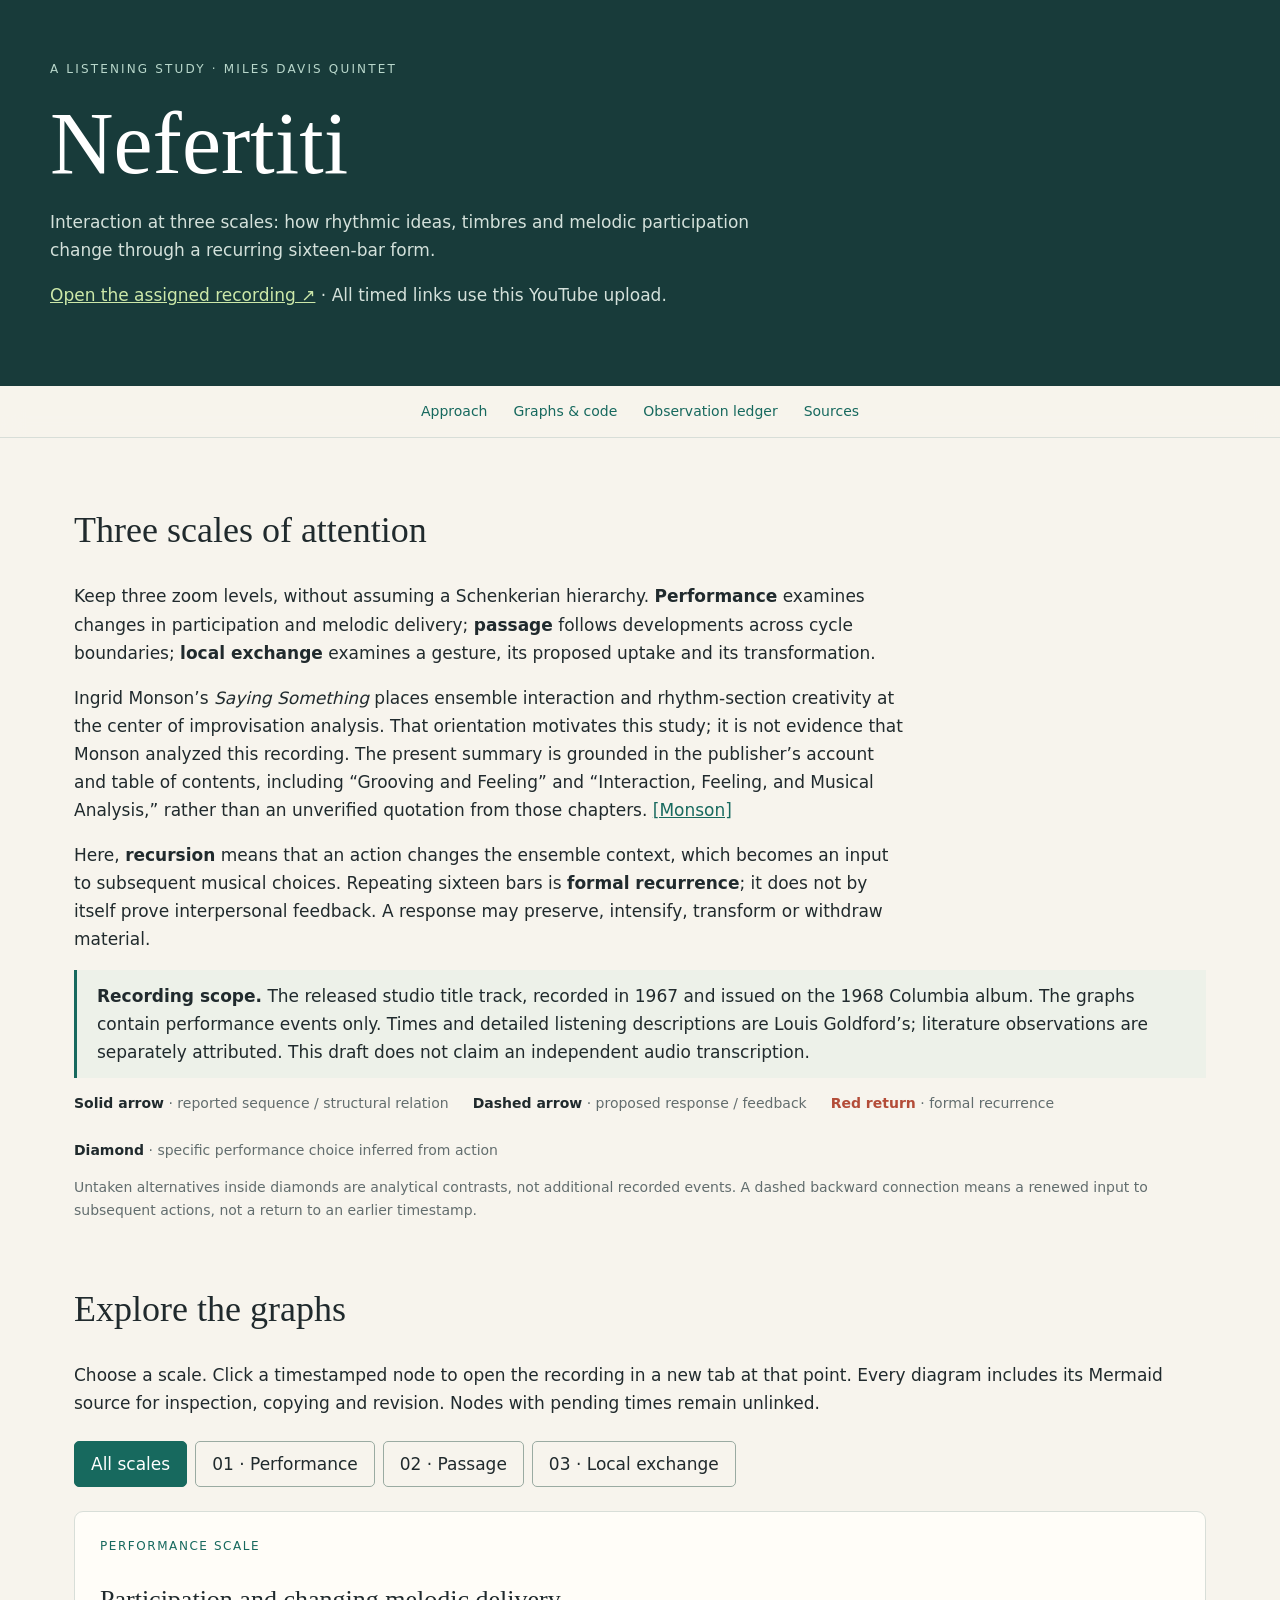
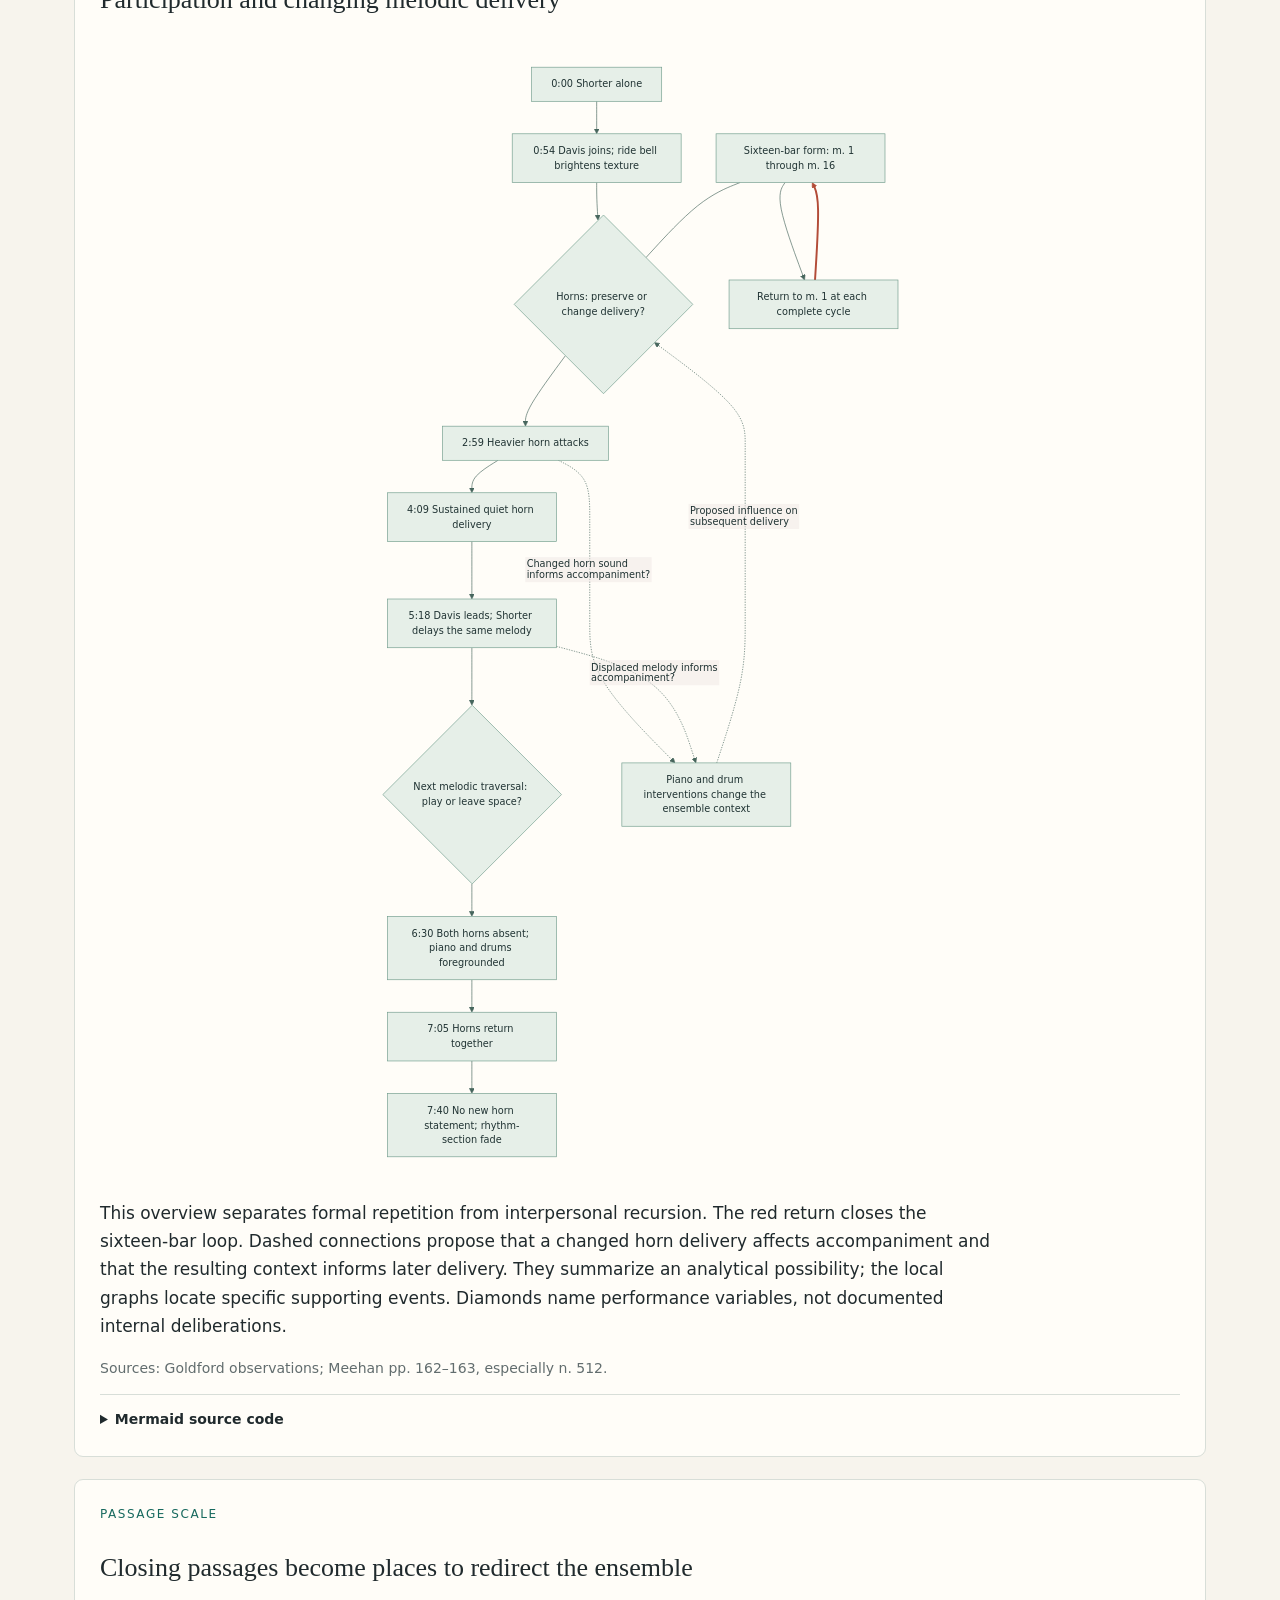
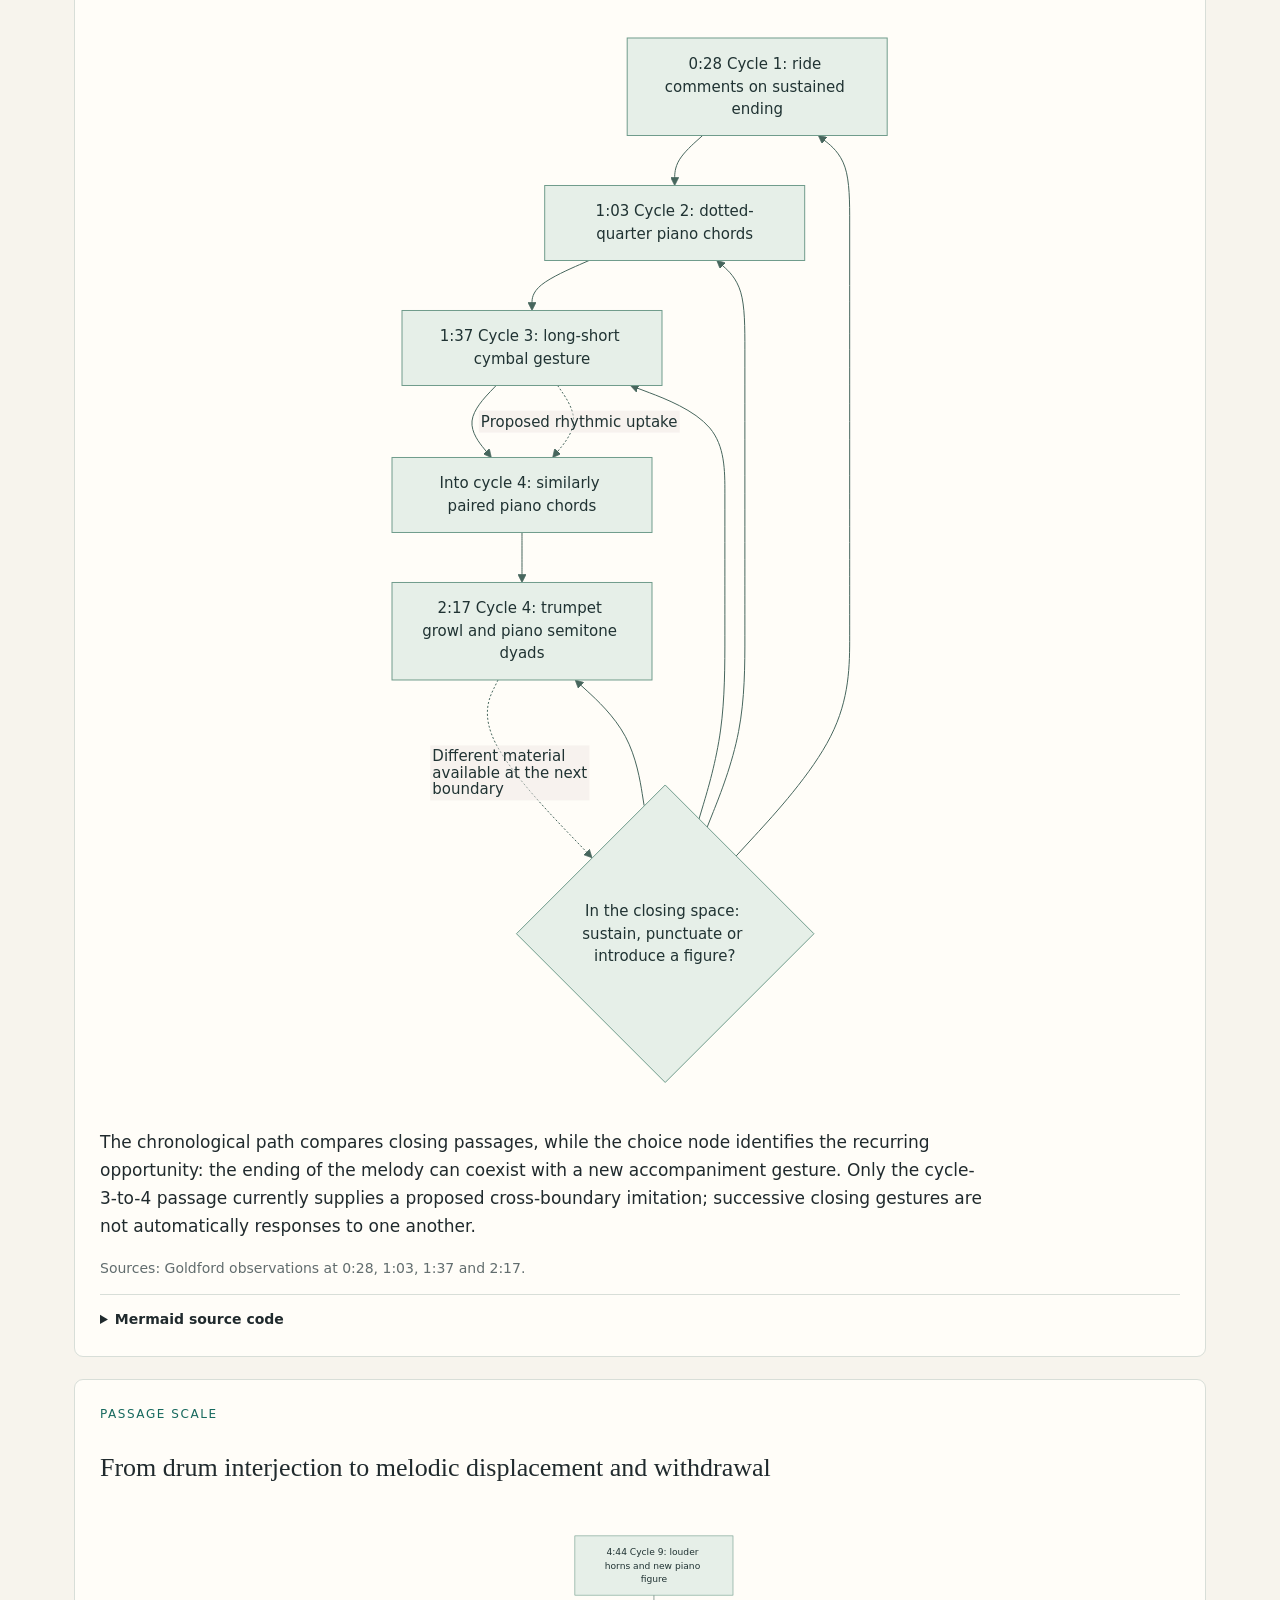
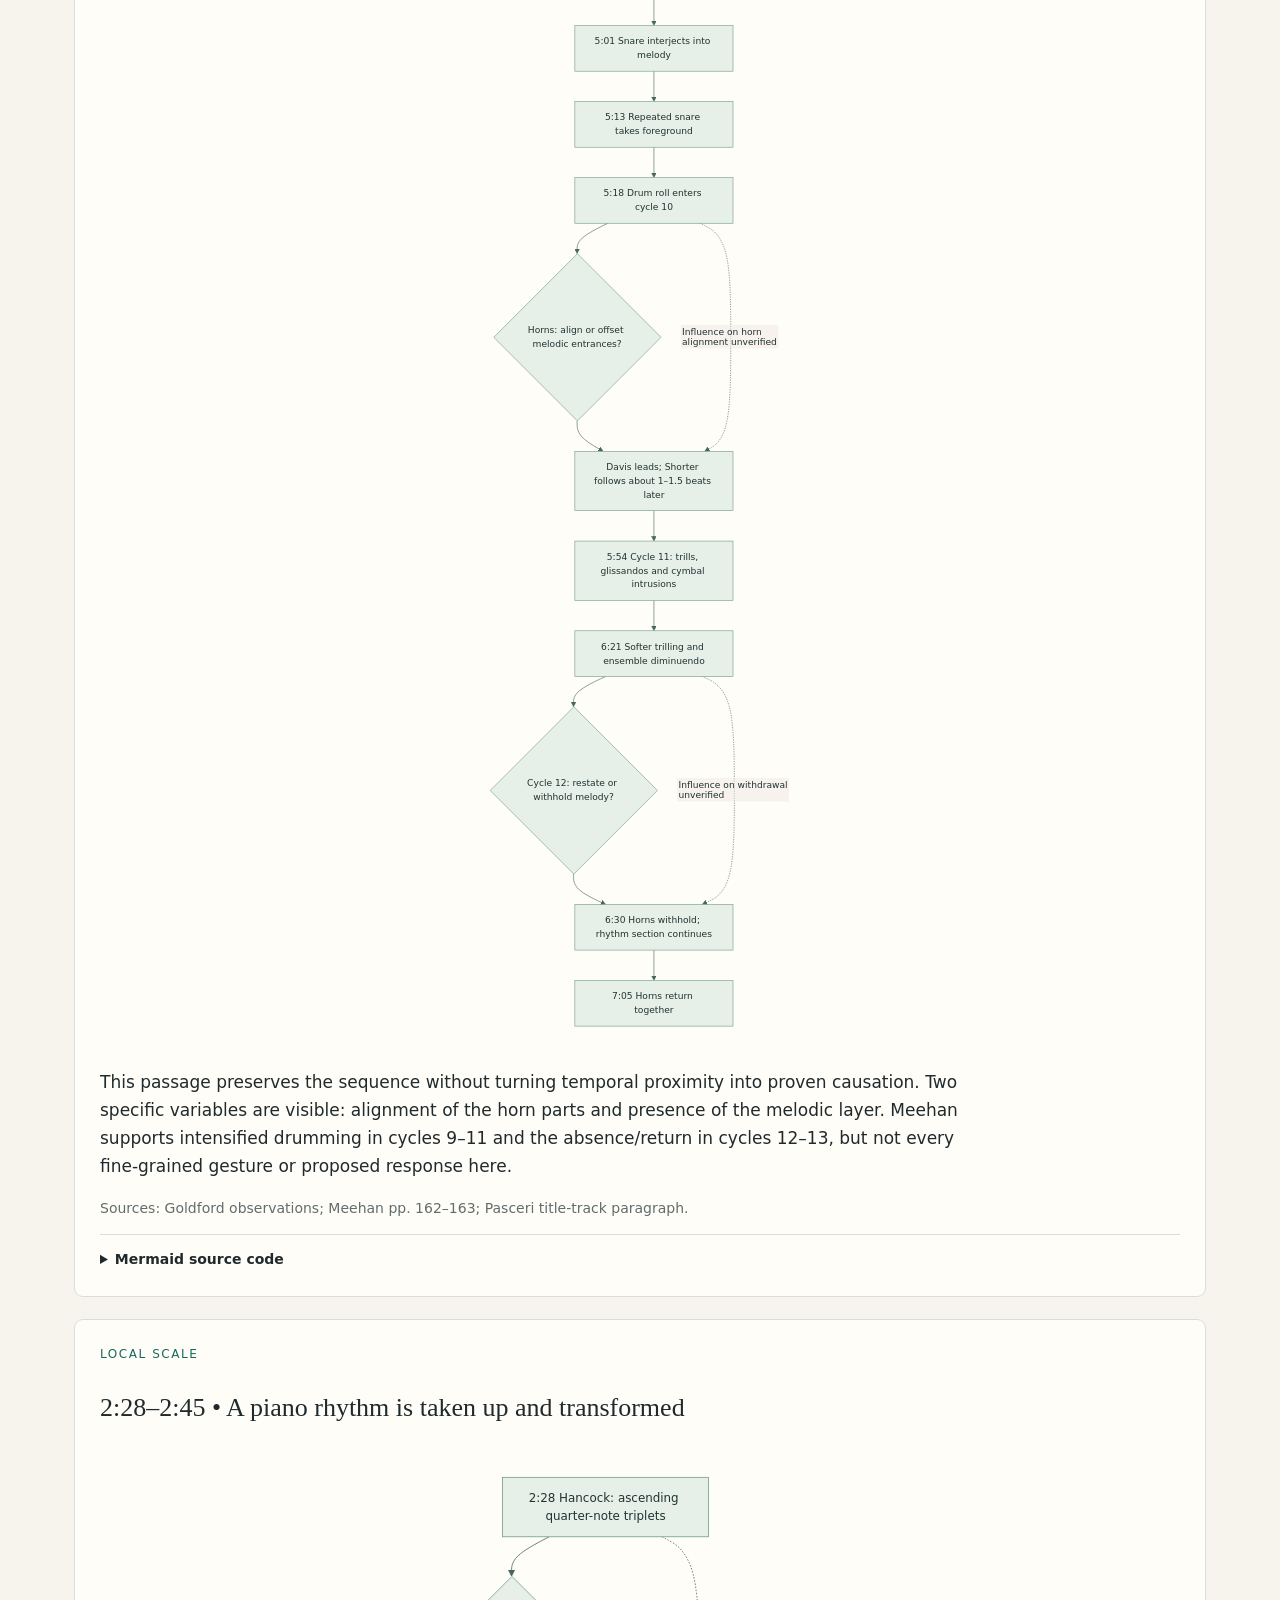
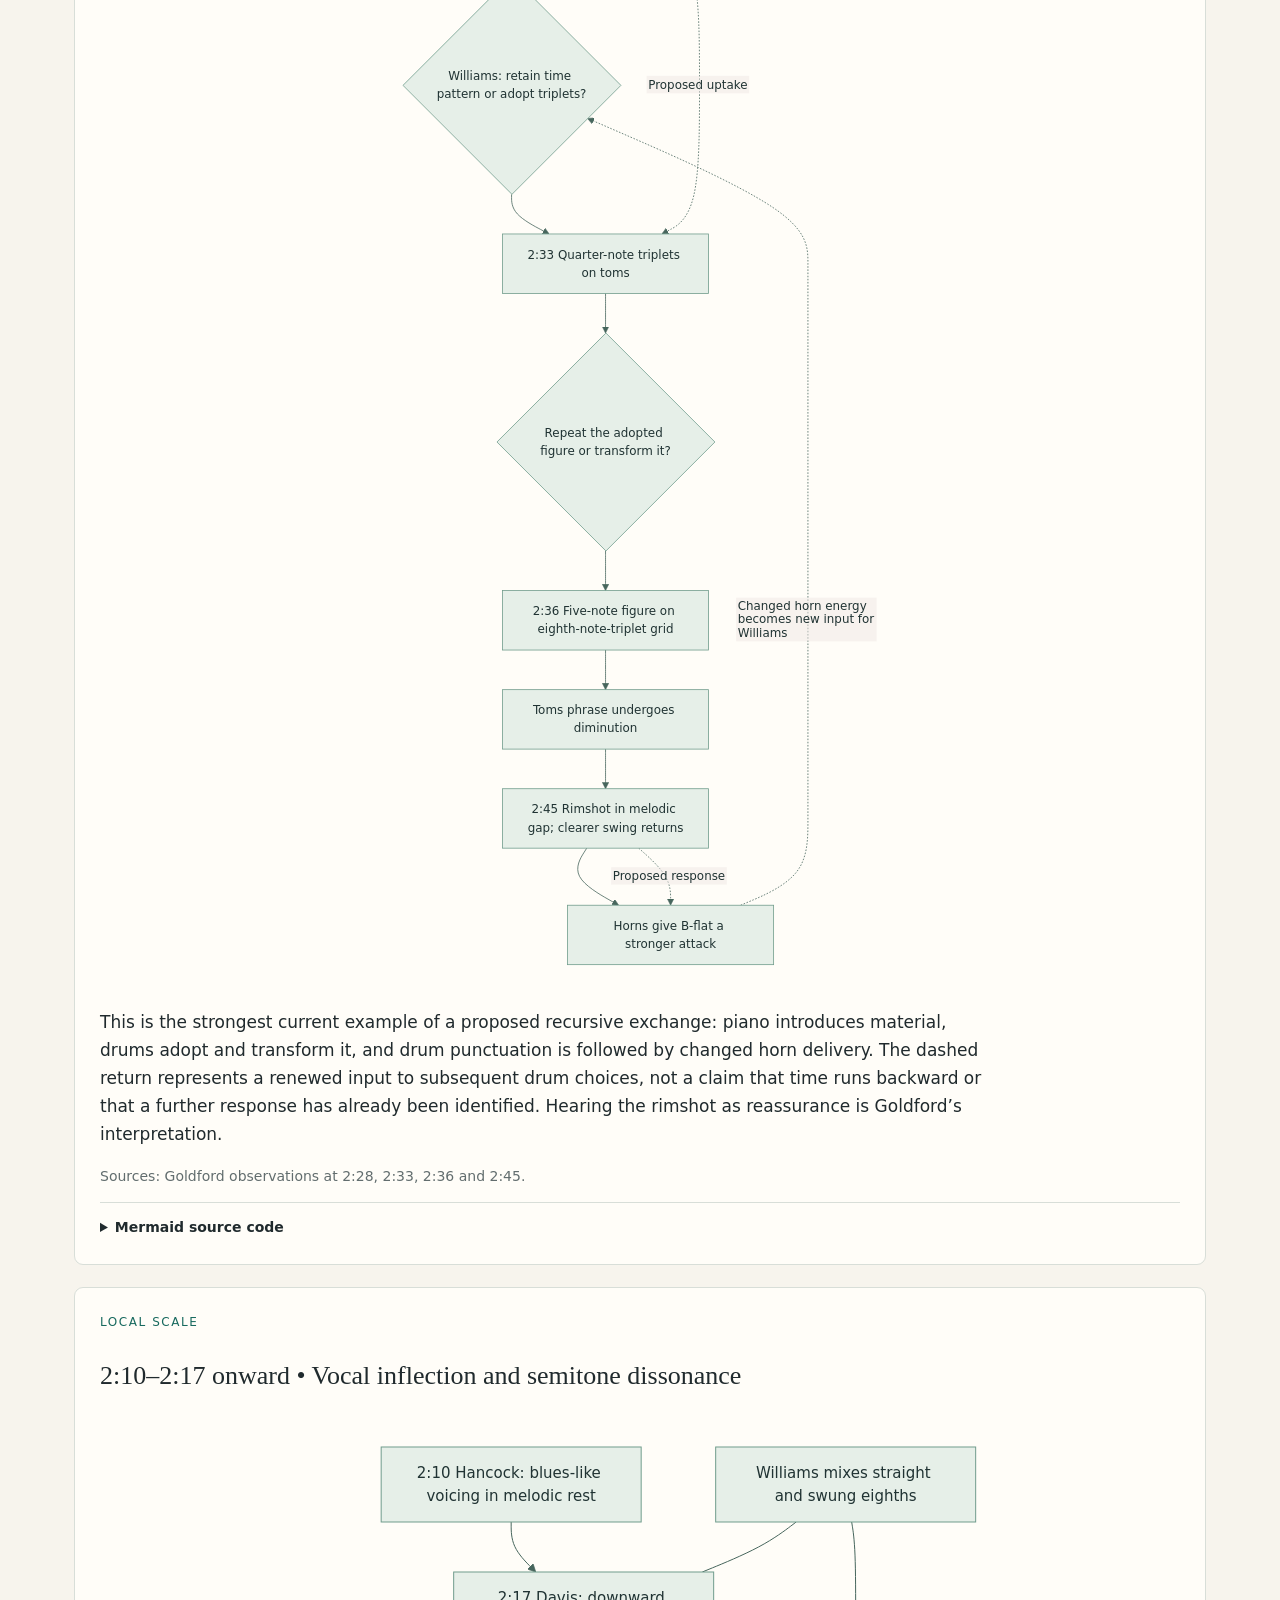
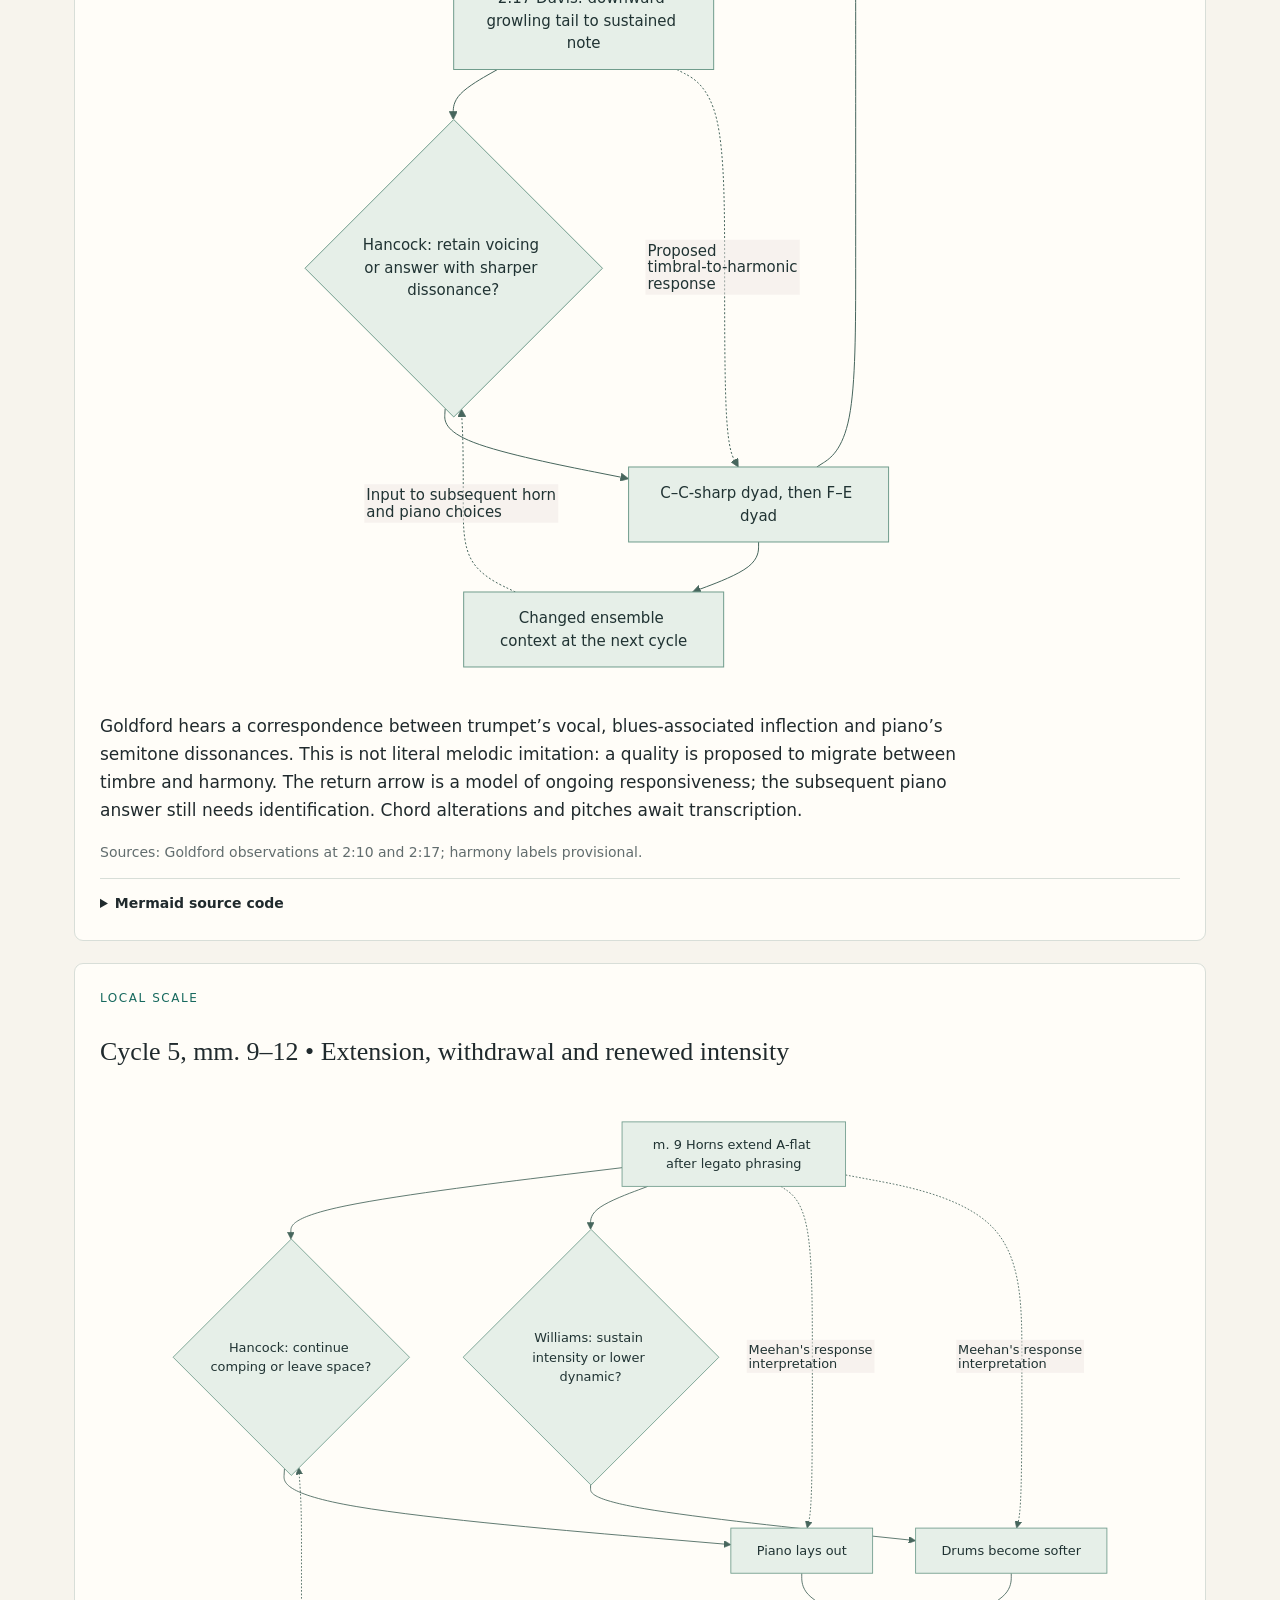
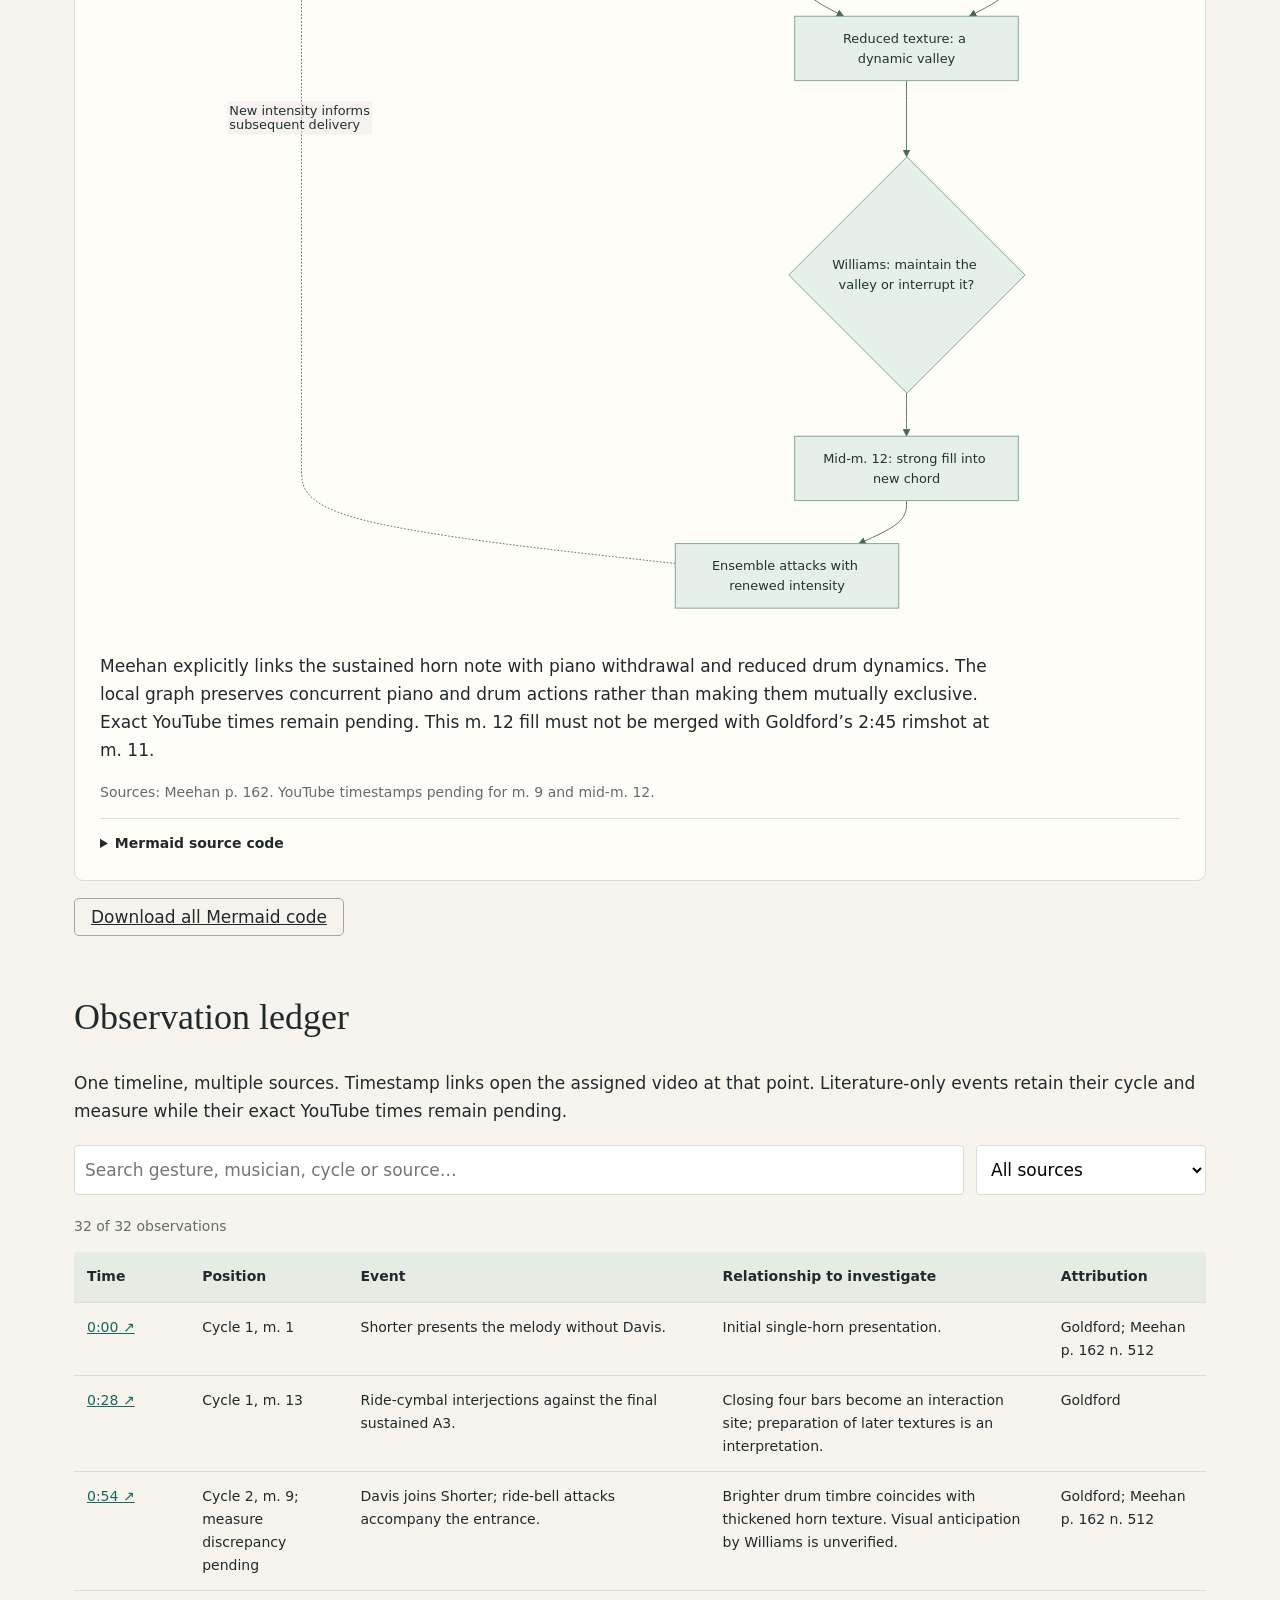
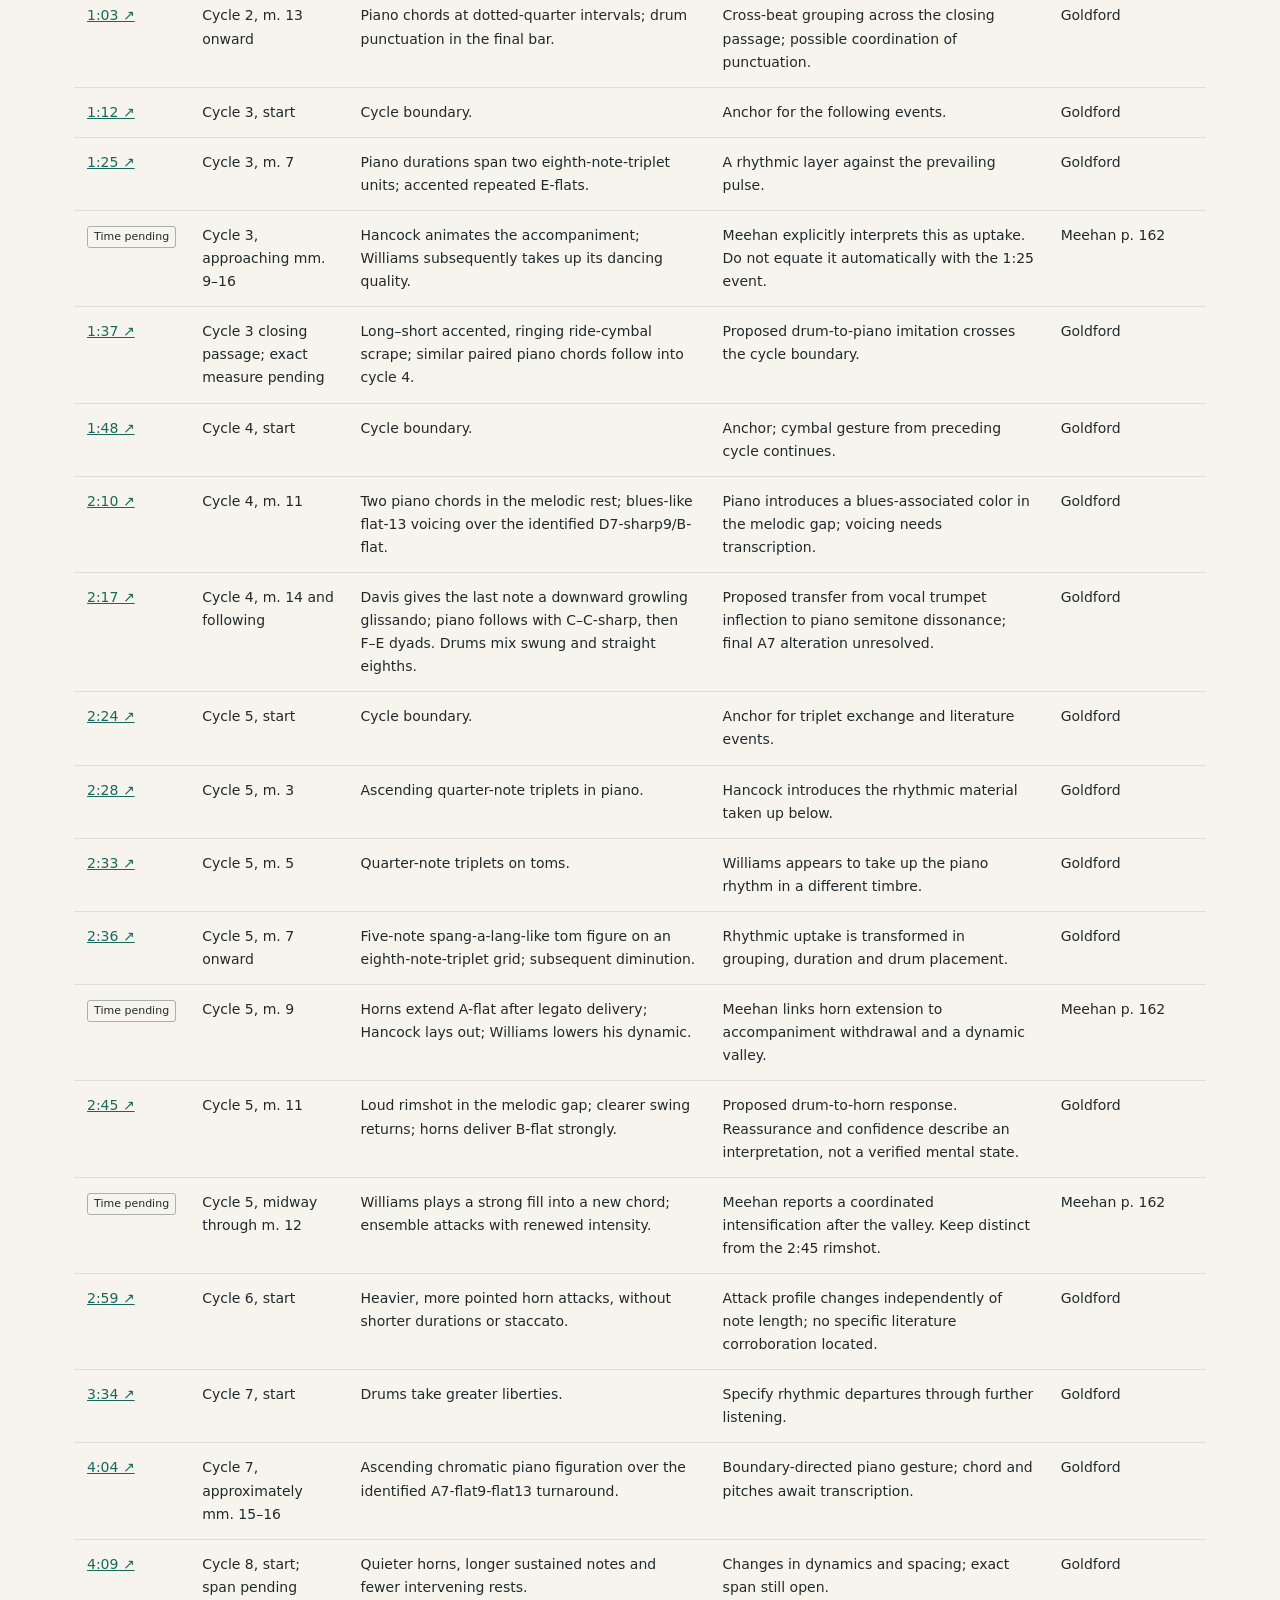
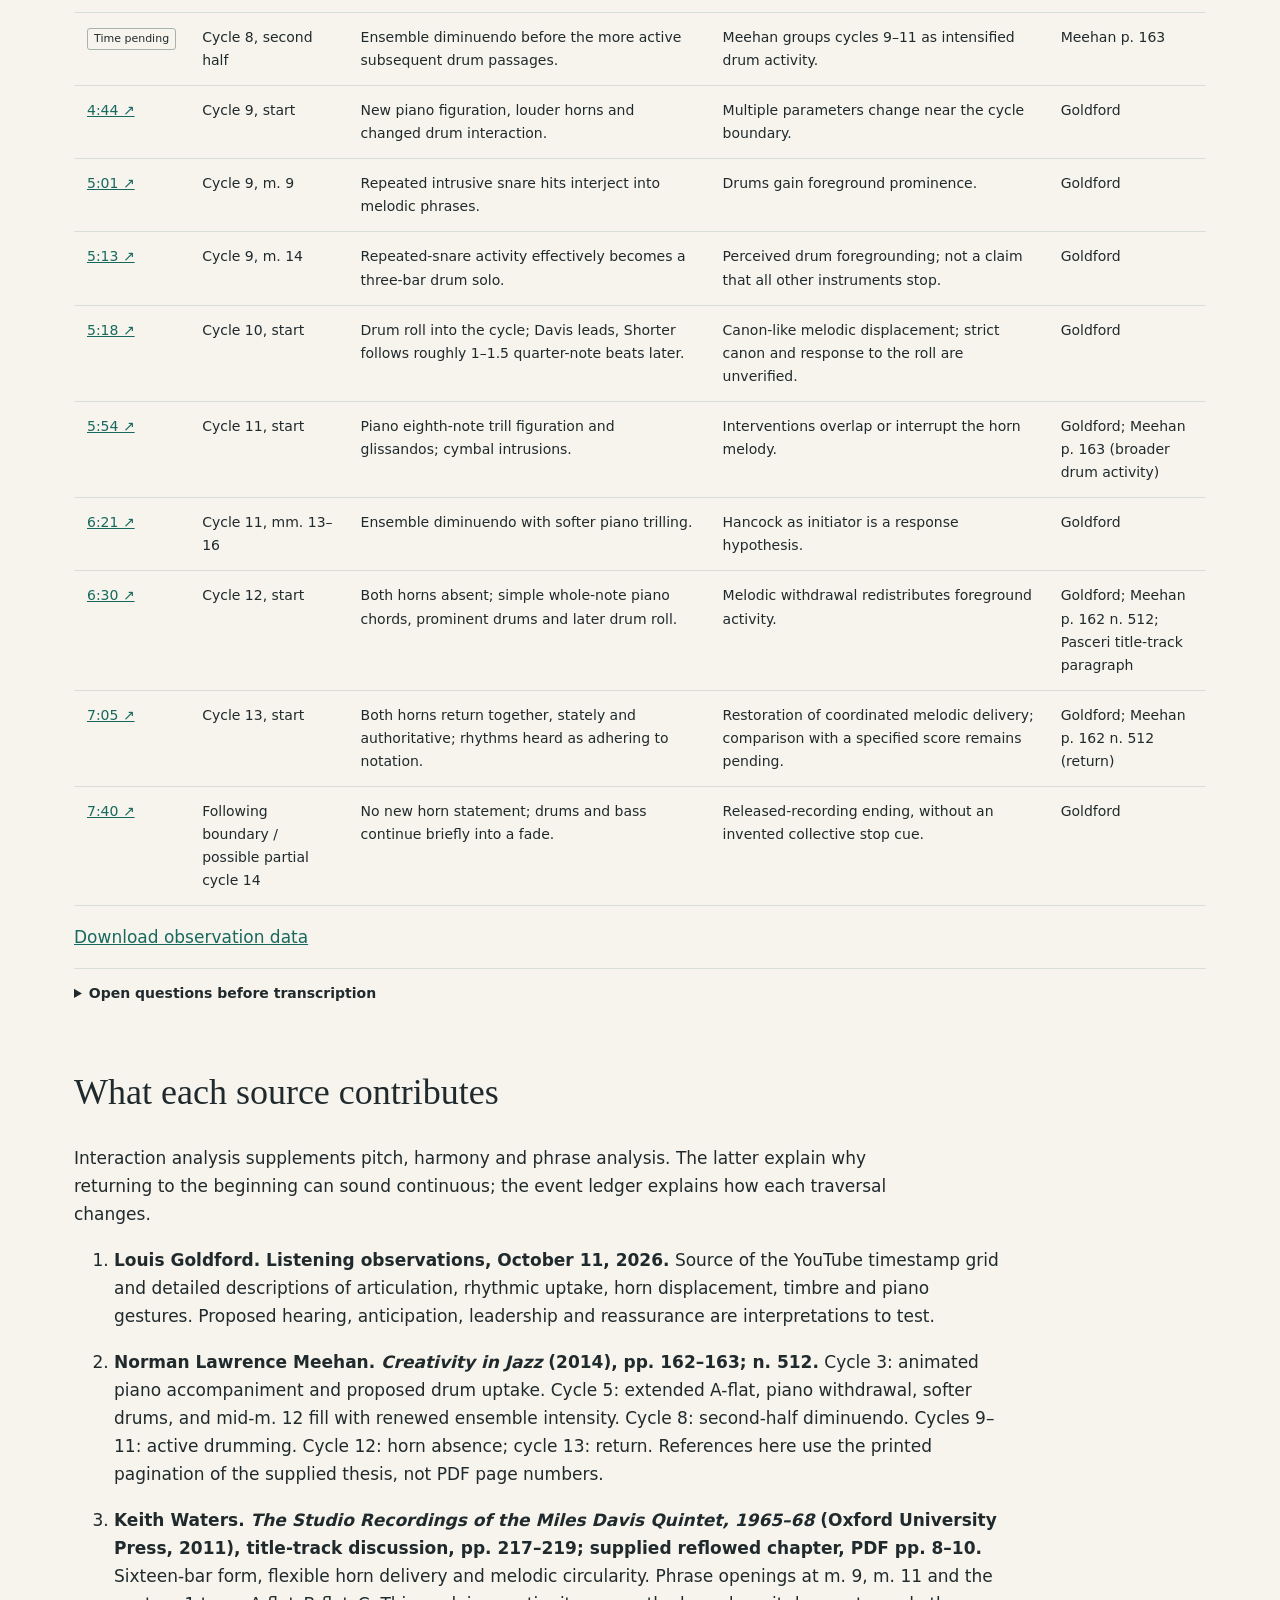
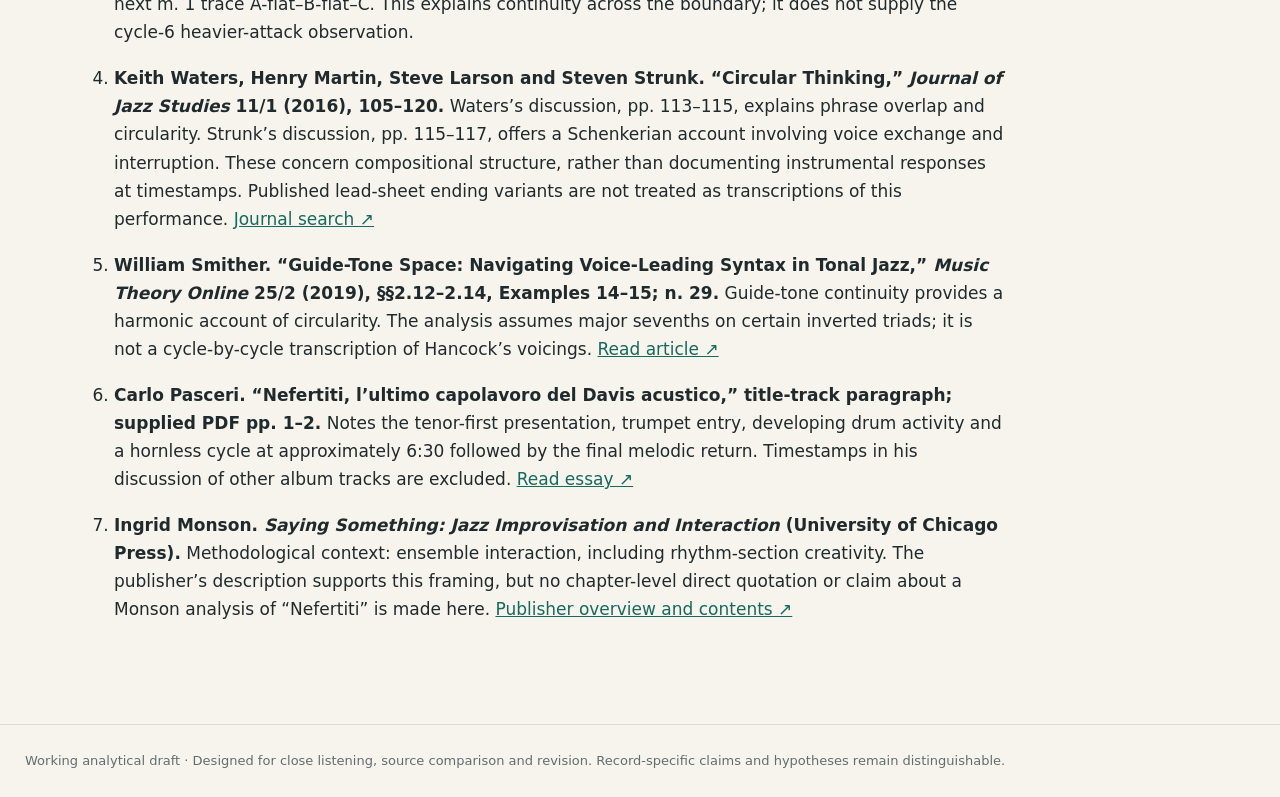
==== index.html @ e50e8a67 "+initial from laptop" ====
<!doctype html><html lang="en"><head><meta charset="utf-8"><meta name="viewport" content="width=device-width,initial-scale=1"><title>Nefertiti · Interaction at three scales</title><style>
:root{--paper:#f7f4ed;--ink:#202a2d;--muted:#626d6e;--teal:#17695e;--rust:#b34c38;--line:#d8ded8}*{box-sizing:border-box}html{scroll-behavior:smooth}body{margin:0;background:var(--paper);color:var(--ink);font:17px/1.65 system-ui,sans-serif}a{color:var(--teal)}button,input,select{font:inherit}button{cursor:pointer}header{padding:60px max(24px,calc((100vw - 1180px)/2));background:#183b3a;color:#fff}header .eyebrow{letter-spacing:.18em;text-transform:uppercase;font-size:12px;color:#b8d7cb}h1{font:clamp(48px,7vw,88px)/1.05 Georgia,serif;margin:18px 0}header p{max-width:760px;color:#d4e1db}header a{color:#cce8a9}nav{position:sticky;top:0;z-index:5;background:#f7f4edf2;border-bottom:1px solid var(--line);padding:14px 24px;display:flex;justify-content:center;gap:26px;flex-wrap:wrap;backdrop-filter:blur(12px)}nav a{text-decoration:none;font-size:14px}main{max-width:1180px;margin:auto;padding:36px 24px}section{margin:35px 0 65px;scroll-margin-top:90px}h2{font:36px/1.2 Georgia,serif}h3{font:26px/1.3 Georgia,serif}.intro{max-width:830px}.note{border-left:3px solid var(--teal);padding:12px 20px;background:#edf1e9}.legend{display:flex;gap:24px;flex-wrap:wrap;font-size:14px;color:var(--muted)}.legend b{color:var(--ink)}.tabs{display:flex;gap:8px;flex-wrap:wrap;margin:24px 0}.tabs button,.copy,.download{background:transparent;border:1px solid #9aaba2;border-radius:5px;padding:8px 16px;color:var(--ink)}.tabs button[aria-pressed=true]{background:var(--teal);color:white;border-color:var(--teal)}article{background:#fffdf8;border:1px solid var(--line);border-radius:9px;margin:22px 0;padding:25px}.kicker{font-size:12px;text-transform:uppercase;letter-spacing:.13em;color:var(--teal)}.diagram{overflow:auto;padding:20px 0;background:#fffdf8;min-height:100px}.video-node{cursor:pointer}.video-node:hover .node rect,.video-node:focus .node rect{stroke:#b34c38;stroke-width:3px}.video-node:focus{outline:none}.diagram svg{display:block;margin:auto;max-width:100%;height:auto;max-height:1100px}.prose{max-width:890px}.source{font-size:14px;color:var(--muted)}details{border-top:1px solid var(--line);padding-top:13px}summary{cursor:pointer;font-size:14px;font-weight:600}pre{white-space:pre;overflow:auto;background:#182e30;color:#e2eee7;padding:20px;border-radius:5px;font-size:13px;line-height:1.6}.copy{float:right;margin:12px 0;font-size:13px}.filters{display:flex;gap:12px;flex-wrap:wrap;margin:20px 0}input,select{padding:10px;border:1px solid var(--line);background:white;border-radius:4px}input{flex:1;min-width:230px}.tablewrap{overflow:auto}table{border-collapse:collapse;width:100%;font-size:14px}th{text-align:left;background:#e6ece4;position:sticky;top:0}th,td{padding:13px;border-bottom:1px solid var(--line);vertical-align:top}td:first-child{white-space:nowrap}td:nth-child(3){min-width:260px}td:nth-child(4){min-width:260px}.badge{display:inline-block;font-size:11px;border:1px solid #a5b4a8;padding:1px 6px;border-radius:3px}.refs li{margin:18px 0}.refs{max-width:930px}footer{border-top:1px solid var(--line);padding:25px;color:var(--muted);font-size:13px}.error{color:#9b332b}button:focus-visible,a:focus-visible,summary:focus-visible{outline:3px solid #b34c38;outline-offset:4px}@media(max-width:650px){header{padding:36px 24px}article{padding:16px}nav{gap:15px}h2{font-size:29px}}
</style></head><body>
<header><div class="eyebrow">A listening study · Miles Davis Quintet</div><h1>Nefertiti</h1><p>Interaction at three scales: how rhythmic ideas, timbres and melodic participation change through a recurring sixteen-bar form.</p><p><a href="https://youtu.be/F2zUua79c6U" target="_blank" rel="noopener">Open the assigned recording ↗</a> · All timed links use this YouTube upload.</p></header>
<nav aria-label="Page sections"><a href="#approach">Approach</a><a href="#graphs">Graphs & code</a><a href="#observations">Observation ledger</a><a href="#sources">Sources</a></nav>
<main><section id="approach"><h2>Three scales of attention</h2><div class="intro"><p>Keep three zoom levels, without assuming a Schenkerian hierarchy. <strong>Performance</strong> examines changes in participation and melodic delivery; <strong>passage</strong> follows developments across cycle boundaries; <strong>local exchange</strong> examines a gesture, its proposed uptake and its transformation.</p><p>Ingrid Monson’s <em>Saying Something</em> places ensemble interaction and rhythm-section creativity at the center of improvisation analysis. That orientation motivates this study; it is not evidence that Monson analyzed this recording. The present summary is grounded in the publisher’s account and table of contents, including “Grooving and Feeling” and “Interaction, Feeling, and Musical Analysis,” rather than an unverified quotation from those chapters. <a href="#ref-monson">[Monson]</a></p><p>Here, <strong>recursion</strong> means that an action changes the ensemble context, which becomes an input to subsequent musical choices. Repeating sixteen bars is <strong>formal recurrence</strong>; it does not by itself prove interpersonal feedback. A response may preserve, intensify, transform or withdraw material.</p></div><div class="note"><strong>Recording scope.</strong> The released studio title track, recorded in 1967 and issued on the 1968 Columbia album. The graphs contain performance events only. Times and detailed listening descriptions are Louis Goldford’s; literature observations are separately attributed. This draft does not claim an independent audio transcription.</div><p class="legend"><span><b>Solid arrow</b> · reported sequence / structural relation</span><span><b>Dashed arrow</b> · proposed response / feedback</span><span><b style="color:var(--rust)">Red return</b> · formal recurrence</span><span><b>Diamond</b> · specific performance choice inferred from action</span></p><p class="source">Untaken alternatives inside diamonds are analytical contrasts, not additional recorded events. A dashed backward connection means a renewed input to subsequent actions, not a return to an earlier timestamp.</p></section>
<section id="graphs"><h2>Explore the graphs</h2><p>Choose a scale. Click a timestamped node to open the recording in a new tab at that point. Every diagram includes its Mermaid source for inspection, copying and revision. Nodes with pending times remain unlinked.</p><div class="tabs" role="group" aria-label="Analytical scale"><button data-scale="all" aria-pressed="true">All scales</button><button data-scale="performance" aria-pressed="false">01 · Performance</button><button data-scale="passage" aria-pressed="false">02 · Passage</button><button data-scale="local" aria-pressed="false">03 · Local exchange</button></div><div id="graphlist"></div><a class="download" href="nefertiti-graphs.mmd" download>Download all Mermaid code</a></section>
<section id="observations"><h2>Observation ledger</h2><p>One timeline, multiple sources. Timestamp links open the assigned video at that point. Literature-only events retain their cycle and measure while their exact YouTube times remain pending.</p><div class="filters"><input id="search" type="search" aria-label="Search observations" placeholder="Search gesture, musician, cycle or source…"><select id="sourcefilter" aria-label="Filter source"><option value="all">All sources</option><option value="Goldford">Goldford observations</option><option value="Meehan">Meehan-linked events</option><option value="pending">Times pending</option></select></div><p id="count" class="source" aria-live="polite"></p><div class="tablewrap"><table><thead><tr><th>Time</th><th>Position</th><th>Event</th><th>Relationship to investigate</th><th>Attribution</th></tr></thead><tbody id="ledger"></tbody></table></div><p><a href="observations.json" download>Download observation data</a></p><details><summary>Open questions before transcription</summary><ul><li>Davis’s entrance: earlier notes give cycle 2, m. 9; a later description mentions preparation at m. 13. The 0:54 timestamp is retained.</li><li>The exact starting measure of the 1:37 cymbal gesture remains open.</li><li>Goldford’s descriptions alternate between flat-13 and sharp-13 on the final A7 chord; retain the ambiguity until checked.</li><li>Dotted-quarter grouping and triplet-based rhythm do not automatically establish a sustained polymeter.</li><li>The cycle-5 rimshot at 2:45, m. 11, and Meehan’s strong fill midway through m. 12 are separate events.</li><li>Meehan’s 6:32–7:08 timing is not used for navigation: this upload’s cycle-12 and cycle-13 anchors are 6:30 and 7:05.</li><li>The 7:40 boundary may begin a partial fourteenth traversal; it is not a fourteenth horn statement.</li></ul></details></section>
<section id="sources"><h2>What each source contributes</h2><p class="intro">Interaction analysis supplements pitch, harmony and phrase analysis. The latter explain why returning to the beginning can sound continuous; the event ledger explains how each traversal changes.</p><ol class="refs">
<li id="ref-goldford"><strong>Louis Goldford. Listening observations, October 11, 2026.</strong> Source of the YouTube timestamp grid and detailed descriptions of articulation, rhythmic uptake, horn displacement, timbre and piano gestures. Proposed hearing, anticipation, leadership and reassurance are interpretations to test.</li>
<li id="ref-meehan"><strong>Norman Lawrence Meehan. <em>Creativity in Jazz</em> (2014), pp. 162–163; n. 512.</strong> Cycle 3: animated piano accompaniment and proposed drum uptake. Cycle 5: extended A-flat, piano withdrawal, softer drums, and mid-m. 12 fill with renewed ensemble intensity. Cycle 8: second-half diminuendo. Cycles 9–11: active drumming. Cycle 12: horn absence; cycle 13: return. References here use the printed pagination of the supplied thesis, not PDF page numbers.</li>
<li id="ref-waters"><strong>Keith Waters. <em>The Studio Recordings of the Miles Davis Quintet, 1965–68</em> (Oxford University Press, 2011), title-track discussion, pp. 217–219; supplied reflowed chapter, PDF pp. 8–10.</strong> Sixteen-bar form, flexible horn delivery and melodic circularity. Phrase openings at m. 9, m. 11 and the next m. 1 trace A-flat–B-flat–C. This explains continuity across the boundary; it does not supply the cycle-6 heavier-attack observation.</li>
<li id="ref-circular"><strong>Keith Waters, Henry Martin, Steve Larson and Steven Strunk. “Circular Thinking,” <em>Journal of Jazz Studies</em> 11/1 (2016), 105–120.</strong> Waters’s discussion, pp. 113–115, explains phrase overlap and circularity. Strunk’s discussion, pp. 115–117, offers a Schenkerian account involving voice exchange and interruption. These concern compositional structure, rather than documenting instrumental responses at timestamps. Published lead-sheet ending variants are not treated as transcriptions of this performance. <a href="https://jjs.libraries.rutgers.edu/index.php/jjs/search/search?query=Circular%20Thinking" target="_blank" rel="noopener">Journal search ↗</a></li>
<li id="ref-smither"><strong>William Smither. “Guide-Tone Space: Navigating Voice-Leading Syntax in Tonal Jazz,” <em>Music Theory Online</em> 25/2 (2019), §§2.12–2.14, Examples 14–15; n. 29.</strong> Guide-tone continuity provides a harmonic account of circularity. The analysis assumes major sevenths on certain inverted triads; it is not a cycle-by-cycle transcription of Hancock’s voicings. <a href="https://mtosmt.org/issues/mto.19.25.2/mto.19.25.2.smither.php" target="_blank" rel="noopener">Read article ↗</a></li>
<li id="ref-pasceri"><strong>Carlo Pasceri. “Nefertiti, l’ultimo capolavoro del Davis acustico,” title-track paragraph; supplied PDF pp. 1–2.</strong> Notes the tenor-first presentation, trumpet entry, developing drum activity and a hornless cycle at approximately 6:30 followed by the final melodic return. Timestamps in his discussion of other album tracks are excluded. <a href="https://www.carlopasceri.it/blog/nefertiti-lultimo-capolavoro-del-davis-acustico" target="_blank" rel="noopener">Read essay ↗</a></li>
<li id="ref-monson"><strong>Ingrid Monson. <em>Saying Something: Jazz Improvisation and Interaction</em> (University of Chicago Press).</strong> Methodological context: ensemble interaction, including rhythm-section creativity. The publisher’s description supports this framing, but no chapter-level direct quotation or claim about a Monson analysis of “Nefertiti” is made here. <a href="https://press.uchicago.edu/ucp/books/book/chicago/S/bo3621755.html" target="_blank" rel="noopener">Publisher overview and contents ↗</a></li>
</ol></section></main><footer>Working analytical draft · Designed for close listening, source comparison and revision. Record-specific claims and hypotheses remain distinguishable.</footer><script src="mermaid.min.js"></script><script>
const graphs=[{"id": "overview", "scale": "performance", "title": "Participation and changing melodic delivery", "code": "flowchart TD\n A[\"0:00 Shorter alone\"] --> B[\"0:54 Davis joins; ride bell brightens texture\"]\n B --> C{\"Horns: preserve or change delivery?\"}\n C --> D[\"2:59 Heavier horn attacks\"]\n D --> D2[\"4:09 Sustained quiet horn delivery\"]\n D2 --> E[\"5:18 Davis leads; Shorter delays the same melody\"]\n E --> F{\"Next melodic traversal: play or leave space?\"}\n F --> G[\"6:30 Both horns absent; piano and drums foregrounded\"]\n G --> H[\"7:05 Horns return together\"]\n H --> I[\"7:40 No new horn statement; rhythm-section fade\"]\n R[\"Sixteen-bar form: m. 1 through m. 16\"] --> S[\"Return to m. 1 at each complete cycle\"]\n S --> R\n R --- C\n P[\"Piano and drum interventions change the ensemble context\"] -. \"Proposed influence on subsequent delivery\" .-> C\n D -. \"Changed horn sound informs accompaniment?\" .-> P\n E -. \"Displaced melody informs accompaniment?\" .-> P\n linkStyle 10 stroke:#b34c38,stroke-width:3px\n", "prose": "This overview separates formal repetition from interpersonal recursion. The red return closes the sixteen-bar loop. Dashed connections propose that a changed horn delivery affects accompaniment and that the resulting context informs later delivery. They summarize an analytical possibility; the local graphs locate specific supporting events. Diamonds name performance variables, not documented internal deliberations.", "sources": "Goldford observations; Meehan pp. 162–163, especially n. 512.", "links": {"A": {"time": "0:00", "seconds": 0, "url": "https://www.youtube.com/watch?v=F2zUua79c6U&t=0s", "label": "0:00 Shorter alone"}, "B": {"time": "0:54", "seconds": 54, "url": "https://www.youtube.com/watch?v=F2zUua79c6U&t=54s", "label": "0:54 Davis joins; ride bell brightens texture"}, "D": {"time": "2:59", "seconds": 179, "url": "https://www.youtube.com/watch?v=F2zUua79c6U&t=179s", "label": "2:59 Heavier horn attacks"}, "D2": {"time": "4:09", "seconds": 249, "url": "https://www.youtube.com/watch?v=F2zUua79c6U&t=249s", "label": "4:09 Sustained quiet horn delivery"}, "E": {"time": "5:18", "seconds": 318, "url": "https://www.youtube.com/watch?v=F2zUua79c6U&t=318s", "label": "5:18 Davis leads; Shorter delays the same melody"}, "G": {"time": "6:30", "seconds": 390, "url": "https://www.youtube.com/watch?v=F2zUua79c6U&t=390s", "label": "6:30 Both horns absent; piano and drums foregrounded"}, "H": {"time": "7:05", "seconds": 425, "url": "https://www.youtube.com/watch?v=F2zUua79c6U&t=425s", "label": "7:05 Horns return together"}, "I": {"time": "7:40", "seconds": 460, "url": "https://www.youtube.com/watch?v=F2zUua79c6U&t=460s", "label": "7:40 No new horn statement; rhythm-section fade"}}}, {"id": "boundaries", "scale": "passage", "title": "Closing passages become places to redirect the ensemble", "code": "flowchart TD\n A[\"0:28 Cycle 1: ride comments on sustained ending\"] --> B[\"1:03 Cycle 2: dotted-quarter piano chords\"]\n B --> C[\"1:37 Cycle 3: long-short cymbal gesture\"]\n C --> D[\"Into cycle 4: similarly paired piano chords\"]\n D --> E[\"2:17 Cycle 4: trumpet growl and piano semitone dyads\"]\n C -. \"Proposed rhythmic uptake\" .-> D\n Q{\"In the closing space: sustain, punctuate or introduce a figure?\"} --> A\n Q --> B\n Q --> C\n Q --> E\n E -. \"Different material available at the next boundary\" .-> Q\n", "prose": "The chronological path compares closing passages, while the choice node identifies the recurring opportunity: the ending of the melody can coexist with a new accompaniment gesture. Only the cycle-3-to-4 passage currently supplies a proposed cross-boundary imitation; successive closing gestures are not automatically responses to one another.", "sources": "Goldford observations at 0:28, 1:03, 1:37 and 2:17.", "links": {"A": {"time": "0:28", "seconds": 28, "url": "https://www.youtube.com/watch?v=F2zUua79c6U&t=28s", "label": "0:28 Cycle 1: ride comments on sustained ending"}, "B": {"time": "1:03", "seconds": 63, "url": "https://www.youtube.com/watch?v=F2zUua79c6U&t=63s", "label": "1:03 Cycle 2: dotted-quarter piano chords"}, "C": {"time": "1:37", "seconds": 97, "url": "https://www.youtube.com/watch?v=F2zUua79c6U&t=97s", "label": "1:37 Cycle 3: long-short cymbal gesture"}, "E": {"time": "2:17", "seconds": 137, "url": "https://www.youtube.com/watch?v=F2zUua79c6U&t=137s", "label": "2:17 Cycle 4: trumpet growl and piano semitone dyads"}}}, {"id": "late", "scale": "passage", "title": "From drum interjection to melodic displacement and withdrawal", "code": "flowchart TD\n A[\"4:44 Cycle 9: louder horns and new piano figure\"] --> B[\"5:01 Snare interjects into melody\"]\n B --> C[\"5:13 Repeated snare takes foreground\"]\n C --> D[\"5:18 Drum roll enters cycle 10\"]\n D --> E{\"Horns: align or offset melodic entrances?\"}\n E --> F[\"Davis leads; Shorter follows about 1–1.5 beats later\"]\n F --> G[\"5:54 Cycle 11: trills, glissandos and cymbal intrusions\"]\n G --> H[\"6:21 Softer trilling and ensemble diminuendo\"]\n H --> I{\"Cycle 12: restate or withhold melody?\"}\n I --> J[\"6:30 Horns withhold; rhythm section continues\"]\n J --> K[\"7:05 Horns return together\"]\n D -. \"Influence on horn alignment unverified\" .-> F\n H -. \"Influence on withdrawal unverified\" .-> J\n", "prose": "This passage preserves the sequence without turning temporal proximity into proven causation. Two specific variables are visible: alignment of the horn parts and presence of the melodic layer. Meehan supports intensified drumming in cycles 9–11 and the absence/return in cycles 12–13, but not every fine-grained gesture or proposed response here.", "sources": "Goldford observations; Meehan pp. 162–163; Pasceri title-track paragraph.", "links": {"A": {"time": "4:44", "seconds": 284, "url": "https://www.youtube.com/watch?v=F2zUua79c6U&t=284s", "label": "4:44 Cycle 9: louder horns and new piano figure"}, "B": {"time": "5:01", "seconds": 301, "url": "https://www.youtube.com/watch?v=F2zUua79c6U&t=301s", "label": "5:01 Snare interjects into melody"}, "C": {"time": "5:13", "seconds": 313, "url": "https://www.youtube.com/watch?v=F2zUua79c6U&t=313s", "label": "5:13 Repeated snare takes foreground"}, "D": {"time": "5:18", "seconds": 318, "url": "https://www.youtube.com/watch?v=F2zUua79c6U&t=318s", "label": "5:18 Drum roll enters cycle 10"}, "G": {"time": "5:54", "seconds": 354, "url": "https://www.youtube.com/watch?v=F2zUua79c6U&t=354s", "label": "5:54 Cycle 11: trills, glissandos and cymbal intrusions"}, "H": {"time": "6:21", "seconds": 381, "url": "https://www.youtube.com/watch?v=F2zUua79c6U&t=381s", "label": "6:21 Softer trilling and ensemble diminuendo"}, "J": {"time": "6:30", "seconds": 390, "url": "https://www.youtube.com/watch?v=F2zUua79c6U&t=390s", "label": "6:30 Horns withhold; rhythm section continues"}, "K": {"time": "7:05", "seconds": 425, "url": "https://www.youtube.com/watch?v=F2zUua79c6U&t=425s", "label": "7:05 Horns return together"}}}, {"id": "triplets", "scale": "local", "title": "2:28–2:45 • A piano rhythm is taken up and transformed", "code": "flowchart TD\n A[\"2:28 Hancock: ascending quarter-note triplets\"] --> B{\"Williams: retain time pattern or adopt triplets?\"}\n B --> C[\"2:33 Quarter-note triplets on toms\"]\n C --> D{\"Repeat the adopted figure or transform it?\"}\n D --> E[\"2:36 Five-note figure on eighth-note-triplet grid\"]\n E --> F[\"Toms phrase undergoes diminution\"]\n F --> G[\"2:45 Rimshot in melodic gap; clearer swing returns\"]\n G --> H[\"Horns give B-flat a stronger attack\"]\n A -. \"Proposed uptake\" .-> C\n G -. \"Proposed response\" .-> H\n H -. \"Changed horn energy becomes new input for Williams\" .-> B\n", "prose": "This is the strongest current example of a proposed recursive exchange: piano introduces material, drums adopt and transform it, and drum punctuation is followed by changed horn delivery. The dashed return represents a renewed input to subsequent drum choices, not a claim that time runs backward or that a further response has already been identified. Hearing the rimshot as reassurance is Goldford’s interpretation.", "sources": "Goldford observations at 2:28, 2:33, 2:36 and 2:45.", "links": {"A": {"time": "2:28", "seconds": 148, "url": "https://www.youtube.com/watch?v=F2zUua79c6U&t=148s", "label": "2:28 Hancock: ascending quarter-note triplets"}, "C": {"time": "2:33", "seconds": 153, "url": "https://www.youtube.com/watch?v=F2zUua79c6U&t=153s", "label": "2:33 Quarter-note triplets on toms"}, "E": {"time": "2:36", "seconds": 156, "url": "https://www.youtube.com/watch?v=F2zUua79c6U&t=156s", "label": "2:36 Five-note figure on eighth-note-triplet grid"}, "G": {"time": "2:45", "seconds": 165, "url": "https://www.youtube.com/watch?v=F2zUua79c6U&t=165s", "label": "2:45 Rimshot in melodic gap; clearer swing returns"}}}, {"id": "blues", "scale": "local", "title": "2:10–2:17 onward • Vocal inflection and semitone dissonance", "code": "flowchart TD\n A[\"2:10 Hancock: blues-like voicing in melodic rest\"] --> B[\"2:17 Davis: downward growling tail to sustained note\"]\n B --> C{\"Hancock: retain voicing or answer with sharper dissonance?\"}\n C --> D[\"C–C-sharp dyad, then F–E dyad\"]\n B -. \"Proposed timbral-to-harmonic response\" .-> D\n T[\"Williams mixes straight and swung eighths\"] --- B\n T --- D\n D --> E[\"Changed ensemble context at the next cycle\"]\n E -. \"Input to subsequent horn and piano choices\" .-> C\n", "prose": "Goldford hears a correspondence between trumpet’s vocal, blues-associated inflection and piano’s semitone dissonances. This is not literal melodic imitation: a quality is proposed to migrate between timbre and harmony. The return arrow is a model of ongoing responsiveness; the subsequent piano answer still needs identification. Chord alterations and pitches await transcription.", "sources": "Goldford observations at 2:10 and 2:17; harmony labels provisional.", "links": {"A": {"time": "2:10", "seconds": 130, "url": "https://www.youtube.com/watch?v=F2zUua79c6U&t=130s", "label": "2:10 Hancock: blues-like voicing in melodic rest"}, "B": {"time": "2:17", "seconds": 137, "url": "https://www.youtube.com/watch?v=F2zUua79c6U&t=137s", "label": "2:17 Davis: downward growling tail to sustained note"}}}, {"id": "valley", "scale": "local", "title": "Cycle 5, mm. 9–12 • Extension, withdrawal and renewed intensity", "code": "flowchart TD\n A[\"m. 9 Horns extend A-flat after legato phrasing\"] --> B{\"Hancock: continue comping or leave space?\"}\n B --> C[\"Piano lays out\"]\n A --> D{\"Williams: sustain intensity or lower dynamic?\"}\n D --> E[\"Drums become softer\"]\n C --> F[\"Reduced texture: a dynamic valley\"]\n E --> F\n F --> G{\"Williams: maintain the valley or interrupt it?\"}\n G --> H[\"Mid-m. 12: strong fill into new chord\"]\n H --> I[\"Ensemble attacks with renewed intensity\"]\n A -. \"Meehan's response interpretation\" .-> C\n A -. \"Meehan's response interpretation\" .-> E\n I -. \"New intensity informs subsequent delivery\" .-> B\n", "prose": "Meehan explicitly links the sustained horn note with piano withdrawal and reduced drum dynamics. The local graph preserves concurrent piano and drum actions rather than making them mutually exclusive. Exact YouTube times remain pending. This m. 12 fill must not be merged with Goldford’s 2:45 rimshot at m. 11.", "sources": "Meehan p. 162. YouTube timestamps pending for m. 9 and mid-m. 12.", "links": {}}],rows=[{"time": "0:00", "position": "Cycle 1, m. 1", "event": "Shorter presents the melody without Davis.", "relation": "Initial single-horn presentation.", "source": "Goldford; Meehan p. 162 n. 512", "status": "Listening observation"}, {"time": "0:28", "position": "Cycle 1, m. 13", "event": "Ride-cymbal interjections against the final sustained A3.", "relation": "Closing four bars become an interaction site; preparation of later textures is an interpretation.", "source": "Goldford", "status": "Listening observation"}, {"time": "0:54", "position": "Cycle 2, m. 9; measure discrepancy pending", "event": "Davis joins Shorter; ride-bell attacks accompany the entrance.", "relation": "Brighter drum timbre coincides with thickened horn texture. Visual anticipation by Williams is unverified.", "source": "Goldford; Meehan p. 162 n. 512", "status": "Listening observation"}, {"time": "1:03", "position": "Cycle 2, m. 13 onward", "event": "Piano chords at dotted-quarter intervals; drum punctuation in the final bar.", "relation": "Cross-beat grouping across the closing passage; possible coordination of punctuation.", "source": "Goldford", "status": "Listening observation"}, {"time": "1:12", "position": "Cycle 3, start", "event": "Cycle boundary.", "relation": "Anchor for the following events.", "source": "Goldford", "status": "Listening observation"}, {"time": "1:25", "position": "Cycle 3, m. 7", "event": "Piano durations span two eighth-note-triplet units; accented repeated E-flats.", "relation": "A rhythmic layer against the prevailing pulse.", "source": "Goldford", "status": "Listening observation"}, {"time": "Pending", "position": "Cycle 3, approaching mm. 9–16", "event": "Hancock animates the accompaniment; Williams subsequently takes up its dancing quality.", "relation": "Meehan explicitly interprets this as uptake. Do not equate it automatically with the 1:25 event.", "source": "Meehan p. 162", "status": "Literature event; time pending"}, {"time": "1:37", "position": "Cycle 3 closing passage; exact measure pending", "event": "Long–short accented, ringing ride-cymbal scrape; similar paired piano chords follow into cycle 4.", "relation": "Proposed drum-to-piano imitation crosses the cycle boundary.", "source": "Goldford", "status": "Listening observation"}, {"time": "1:48", "position": "Cycle 4, start", "event": "Cycle boundary.", "relation": "Anchor; cymbal gesture from preceding cycle continues.", "source": "Goldford", "status": "Listening observation"}, {"time": "2:10", "position": "Cycle 4, m. 11", "event": "Two piano chords in the melodic rest; blues-like flat-13 voicing over the identified D7-sharp9/B-flat.", "relation": "Piano introduces a blues-associated color in the melodic gap; voicing needs transcription.", "source": "Goldford", "status": "Listening observation"}, {"time": "2:17", "position": "Cycle 4, m. 14 and following", "event": "Davis gives the last note a downward growling glissando; piano follows with C–C-sharp, then F–E dyads. Drums mix swung and straight eighths.", "relation": "Proposed transfer from vocal trumpet inflection to piano semitone dissonance; final A7 alteration unresolved.", "source": "Goldford", "status": "Listening observation"}, {"time": "2:24", "position": "Cycle 5, start", "event": "Cycle boundary.", "relation": "Anchor for triplet exchange and literature events.", "source": "Goldford", "status": "Listening observation"}, {"time": "2:28", "position": "Cycle 5, m. 3", "event": "Ascending quarter-note triplets in piano.", "relation": "Hancock introduces the rhythmic material taken up below.", "source": "Goldford", "status": "Listening observation"}, {"time": "2:33", "position": "Cycle 5, m. 5", "event": "Quarter-note triplets on toms.", "relation": "Williams appears to take up the piano rhythm in a different timbre.", "source": "Goldford", "status": "Listening observation"}, {"time": "2:36", "position": "Cycle 5, m. 7 onward", "event": "Five-note spang-a-lang-like tom figure on an eighth-note-triplet grid; subsequent diminution.", "relation": "Rhythmic uptake is transformed in grouping, duration and drum placement.", "source": "Goldford", "status": "Listening observation"}, {"time": "Pending", "position": "Cycle 5, m. 9", "event": "Horns extend A-flat after legato delivery; Hancock lays out; Williams lowers his dynamic.", "relation": "Meehan links horn extension to accompaniment withdrawal and a dynamic valley.", "source": "Meehan p. 162", "status": "Literature event; time pending"}, {"time": "2:45", "position": "Cycle 5, m. 11", "event": "Loud rimshot in the melodic gap; clearer swing returns; horns deliver B-flat strongly.", "relation": "Proposed drum-to-horn response. Reassurance and confidence describe an interpretation, not a verified mental state.", "source": "Goldford", "status": "Listening observation"}, {"time": "Pending", "position": "Cycle 5, midway through m. 12", "event": "Williams plays a strong fill into a new chord; ensemble attacks with renewed intensity.", "relation": "Meehan reports a coordinated intensification after the valley. Keep distinct from the 2:45 rimshot.", "source": "Meehan p. 162", "status": "Literature event; time pending"}, {"time": "2:59", "position": "Cycle 6, start", "event": "Heavier, more pointed horn attacks, without shorter durations or staccato.", "relation": "Attack profile changes independently of note length; no specific literature corroboration located.", "source": "Goldford", "status": "Listening observation"}, {"time": "3:34", "position": "Cycle 7, start", "event": "Drums take greater liberties.", "relation": "Specify rhythmic departures through further listening.", "source": "Goldford", "status": "Listening observation"}, {"time": "4:04", "position": "Cycle 7, approximately mm. 15–16", "event": "Ascending chromatic piano figuration over the identified A7-flat9-flat13 turnaround.", "relation": "Boundary-directed piano gesture; chord and pitches await transcription.", "source": "Goldford", "status": "Listening observation"}, {"time": "4:09", "position": "Cycle 8, start; span pending", "event": "Quieter horns, longer sustained notes and fewer intervening rests.", "relation": "Changes in dynamics and spacing; exact span still open.", "source": "Goldford", "status": "Listening observation"}, {"time": "Pending", "position": "Cycle 8, second half", "event": "Ensemble diminuendo before the more active subsequent drum passages.", "relation": "Meehan groups cycles 9–11 as intensified drum activity.", "source": "Meehan p. 163", "status": "Literature event; time pending"}, {"time": "4:44", "position": "Cycle 9, start", "event": "New piano figuration, louder horns and changed drum interaction.", "relation": "Multiple parameters change near the cycle boundary.", "source": "Goldford", "status": "Listening observation"}, {"time": "5:01", "position": "Cycle 9, m. 9", "event": "Repeated intrusive snare hits interject into melodic phrases.", "relation": "Drums gain foreground prominence.", "source": "Goldford", "status": "Listening observation"}, {"time": "5:13", "position": "Cycle 9, m. 14", "event": "Repeated-snare activity effectively becomes a three-bar drum solo.", "relation": "Perceived drum foregrounding; not a claim that all other instruments stop.", "source": "Goldford", "status": "Listening observation"}, {"time": "5:18", "position": "Cycle 10, start", "event": "Drum roll into the cycle; Davis leads, Shorter follows roughly 1–1.5 quarter-note beats later.", "relation": "Canon-like melodic displacement; strict canon and response to the roll are unverified.", "source": "Goldford", "status": "Listening observation"}, {"time": "5:54", "position": "Cycle 11, start", "event": "Piano eighth-note trill figuration and glissandos; cymbal intrusions.", "relation": "Interventions overlap or interrupt the horn melody.", "source": "Goldford; Meehan p. 163 (broader drum activity)", "status": "Listening observation"}, {"time": "6:21", "position": "Cycle 11, mm. 13–16", "event": "Ensemble diminuendo with softer piano trilling.", "relation": "Hancock as initiator is a response hypothesis.", "source": "Goldford", "status": "Listening observation"}, {"time": "6:30", "position": "Cycle 12, start", "event": "Both horns absent; simple whole-note piano chords, prominent drums and later drum roll.", "relation": "Melodic withdrawal redistributes foreground activity.", "source": "Goldford; Meehan p. 162 n. 512; Pasceri title-track paragraph", "status": "Listening observation"}, {"time": "7:05", "position": "Cycle 13, start", "event": "Both horns return together, stately and authoritative; rhythms heard as adhering to notation.", "relation": "Restoration of coordinated melodic delivery; comparison with a specified score remains pending.", "source": "Goldford; Meehan p. 162 n. 512 (return)", "status": "Listening observation"}, {"time": "7:40", "position": "Following boundary / possible partial cycle 14", "event": "No new horn statement; drums and bass continue briefly into a fade.", "relation": "Released-recording ending, without an invented collective stop cue.", "source": "Goldford", "status": "Listening observation"}];
const esc=s=>String(s).replace(/[&<>"']/g,c=>({'&':'&amp;','<':'&lt;','>':'&gt;','"':'&quot;',"'":'&#39;'}[c]));
const list=document.getElementById('graphlist');
graphs.forEach(g=>{const a=document.createElement('article');a.dataset.scale=g.scale;a.id=g.id;a.innerHTML=`<div class="kicker">${esc(g.scale)} scale</div><h3>${esc(g.title)}</h3><div class="diagram" role="img" aria-label="${esc(g.title)}"></div><p class="prose">${esc(g.prose)}</p><p class="source">Sources: ${esc(g.sources)}</p><details><summary>Mermaid source code</summary><button class="copy" type="button">Copy code</button><pre><code>${esc(g.code)}</code></pre></details>`;list.append(a);a.querySelector('.copy').onclick=async e=>{try{await navigator.clipboard.writeText(g.code);e.target.textContent='Copied';}catch{e.target.textContent='Select and copy code below';}};});
document.querySelectorAll('[data-scale]').forEach(b=>{if(b.tagName!=='BUTTON')return;b.onclick=()=>{document.querySelectorAll('.tabs button').forEach(x=>x.setAttribute('aria-pressed',x===b?'true':'false'));document.querySelectorAll('article').forEach(a=>a.hidden=b.dataset.scale!=='all'&&a.dataset.scale!==b.dataset.scale);};});
function renderLedger(){const q=document.getElementById('search').value.toLowerCase(),f=document.getElementById('sourcefilter').value;const shown=rows.filter(r=>JSON.stringify(r).toLowerCase().includes(q)&&(f==='all'||f==='pending'&&r.time==='Pending'||r.source.includes(f)));document.getElementById('ledger').innerHTML=shown.map(r=>{const time=r.time==='Pending'?'<span class="badge">Time pending</span>':`<a href="https://youtu.be/F2zUua79c6U?t=${r.time.split(':').reduce((a,v)=>a*60+Number(v),0)}" target="_blank" rel="noopener">${esc(r.time)} ↗</a>`;return `<tr><td>${time}</td><td>${esc(r.position)}</td><td>${esc(r.event)}</td><td>${esc(r.relation)}</td><td>${esc(r.source)}</td></tr>`;}).join('');document.getElementById('count').textContent=`${shown.length} of ${rows.length} observations`;}
document.getElementById('search').oninput=renderLedger;document.getElementById('sourcefilter').onchange=renderLedger;renderLedger();
function attachVideoLinks(container,g){const ns='http://www.w3.org/2000/svg';for(const node of [...container.querySelectorAll('g.node')]){const entry=Object.entries(g.links||{}).find(([id])=>node.id.startsWith('flowchart-'+id+'-'));if(!entry)continue;const [,link]=entry;const anchor=document.createElementNS(ns,'a');anchor.setAttribute('href',link.url);anchor.setAttributeNS('http://www.w3.org/1999/xlink','xlink:href',link.url);anchor.setAttribute('target','_blank');anchor.setAttribute('rel','noopener noreferrer');anchor.setAttribute('tabindex','0');anchor.setAttribute('aria-label','Open recording at '+link.time+': '+link.label);anchor.setAttribute('class','video-node');const title=document.createElementNS(ns,'title');title.textContent='Open recording at '+link.time+' in a new tab';node.parentNode.replaceChild(anchor,node);anchor.append(title,node);}}
async function renderGraphs(){if(!window.mermaid){document.querySelectorAll('.diagram').forEach(d=>{d.innerHTML='<p class="error">Diagram renderer unavailable. Mermaid code remains available below.</p>';});return;}mermaid.initialize({startOnLoad:false,securityLevel:'strict',theme:'base',themeVariables:{primaryColor:'#e6efe8',primaryTextColor:'#203333',primaryBorderColor:'#709c8c',lineColor:'#47665d',fontFamily:'system-ui, sans-serif',fontSize:'15px'},flowchart:{htmlLabels:false,useMaxWidth:true}});for(const [i,g]of graphs.entries()){try{const {svg}=await mermaid.render('graphsvg'+i,g.code);const container=document.querySelector('#'+g.id+' .diagram');container.innerHTML=svg;attachVideoLinks(container,g);}catch(err){document.querySelector('#'+g.id+' .diagram').innerHTML='<p class="error">Could not render this diagram; inspect its code below.</p>';console.error(g.id,err);}}}renderGraphs();
</script></body></html>
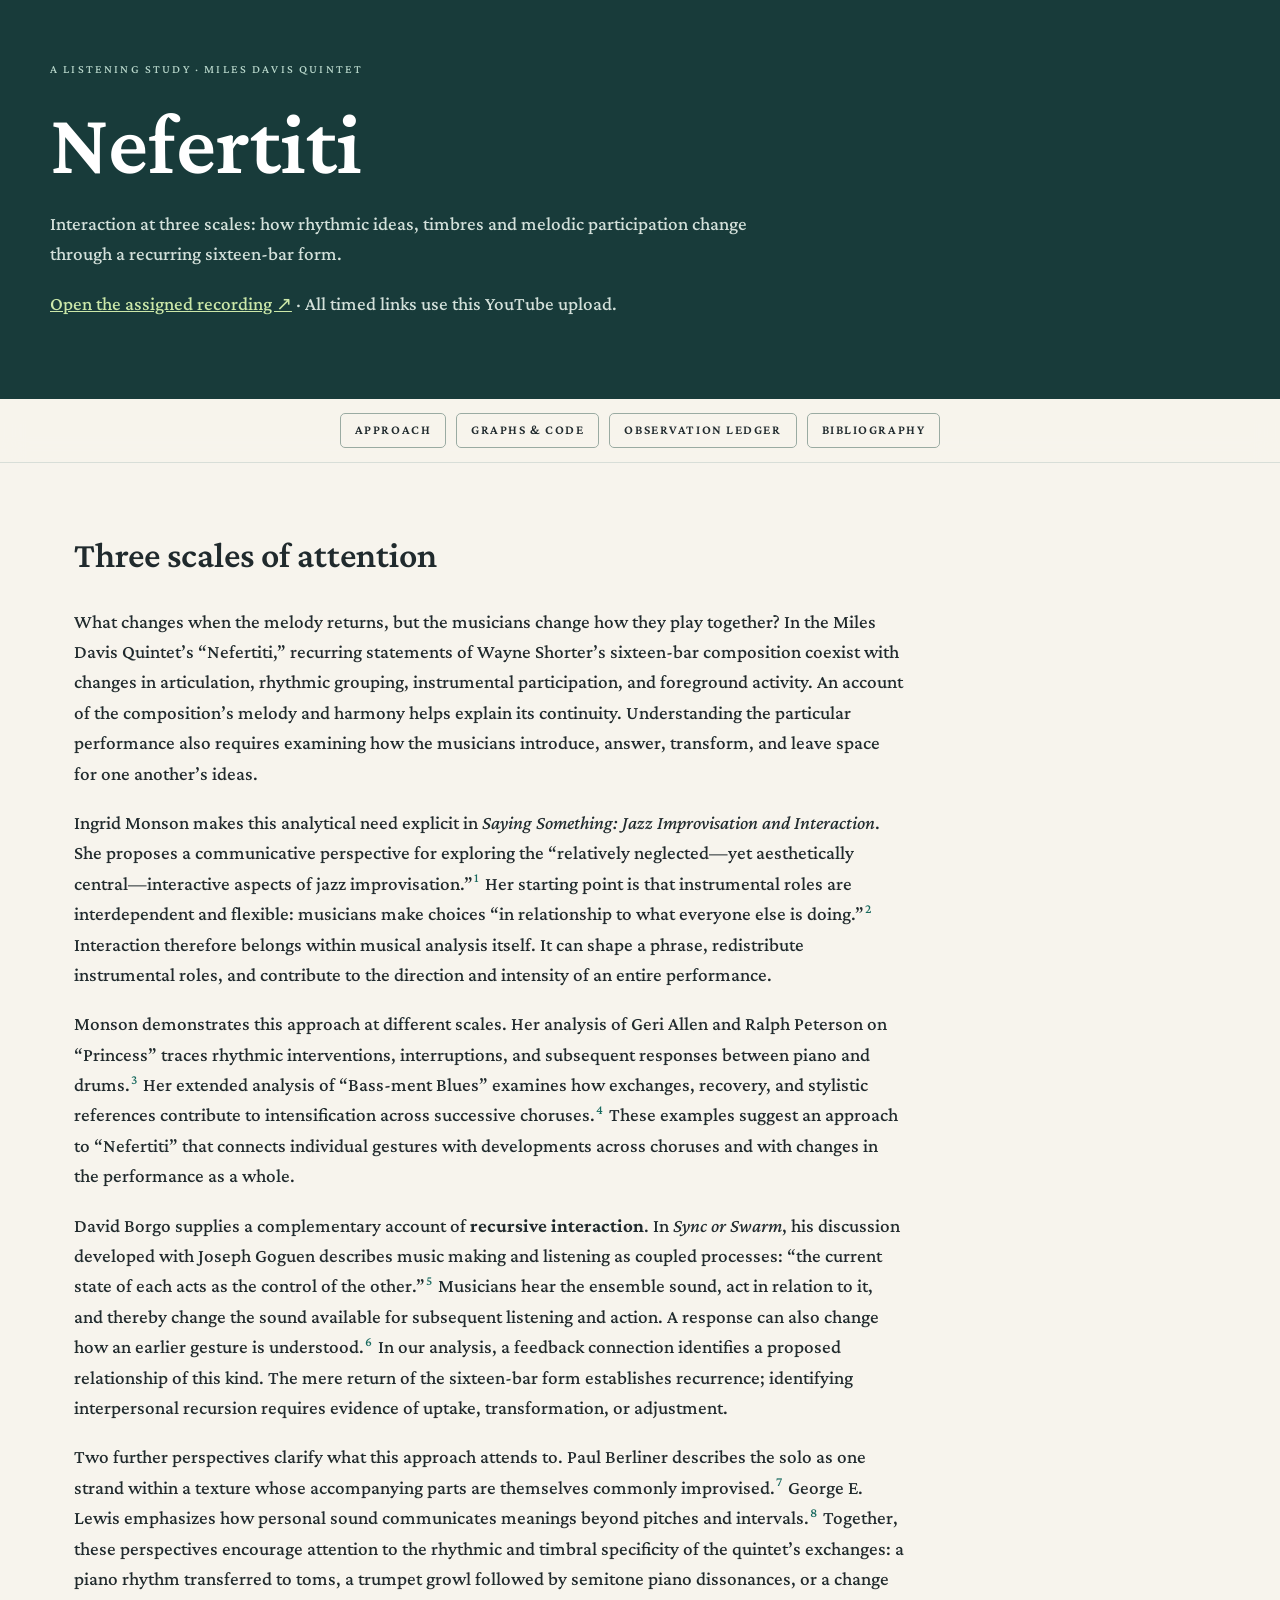
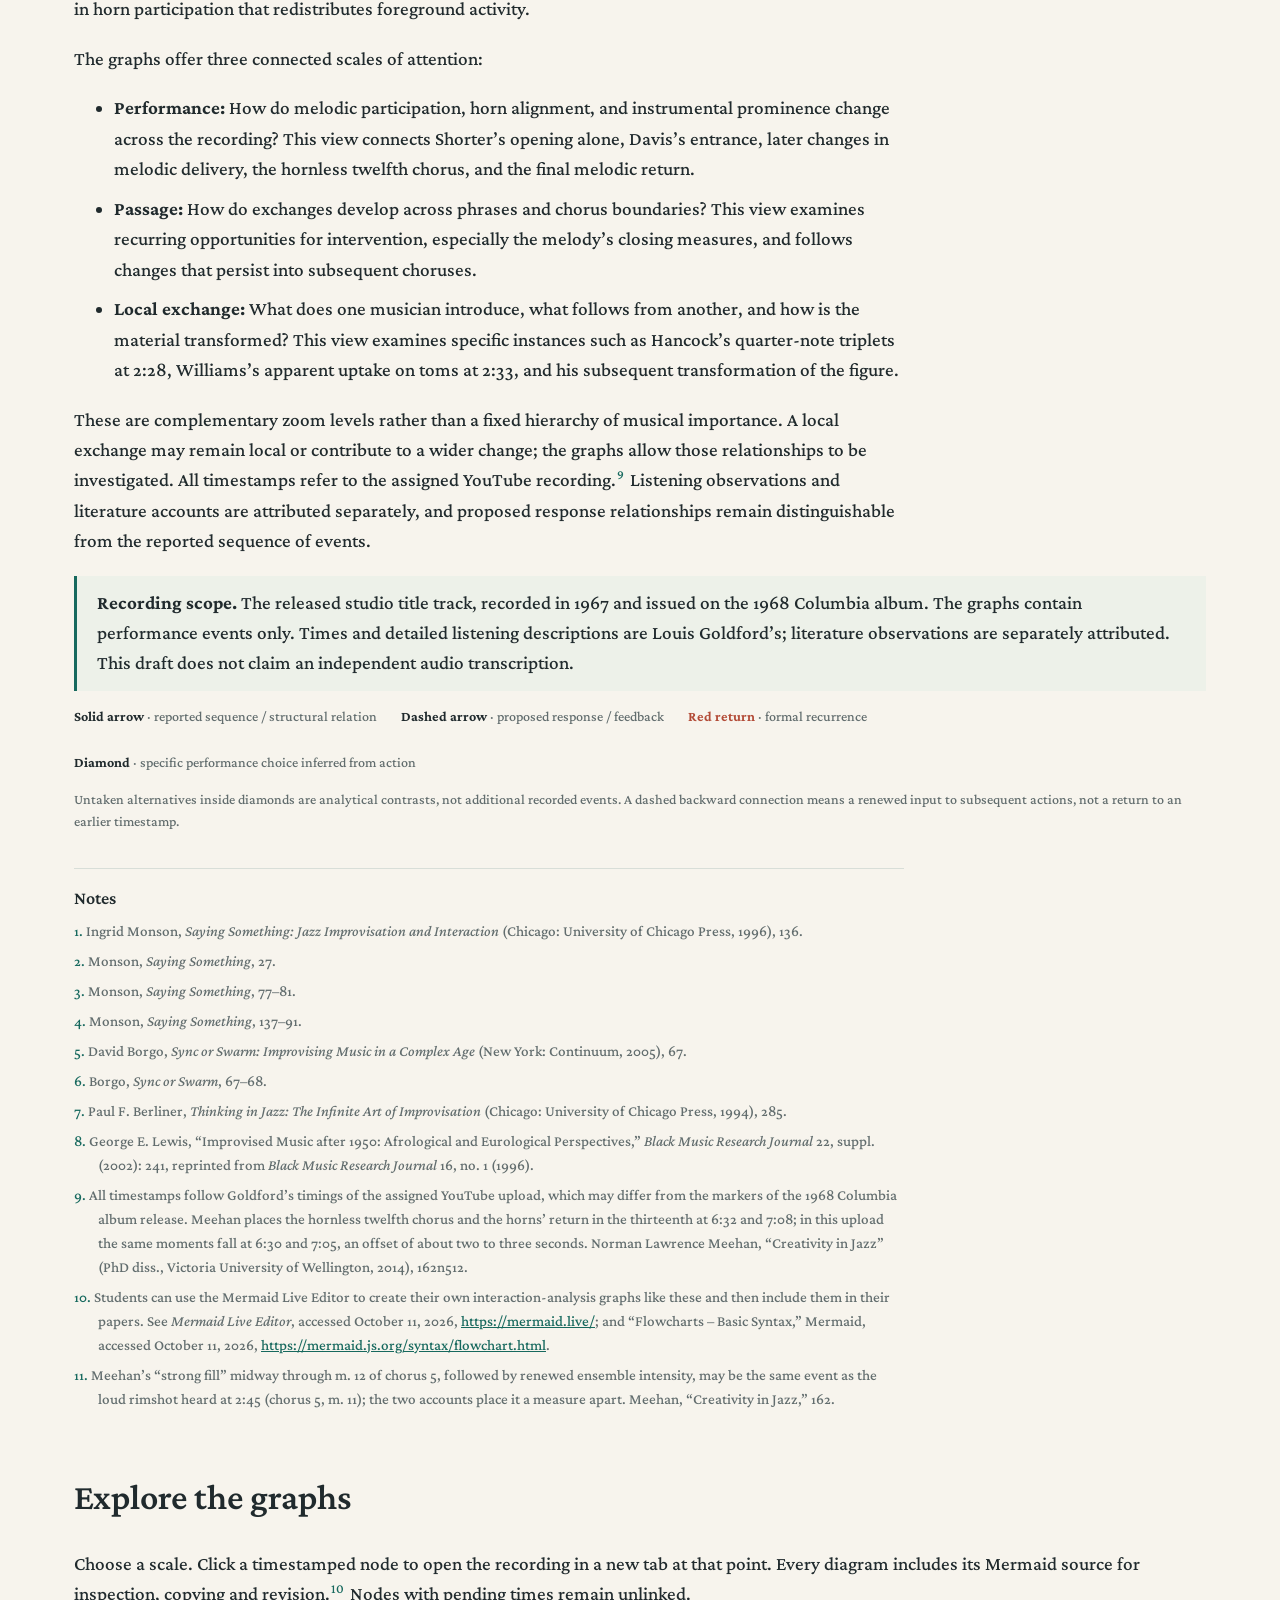
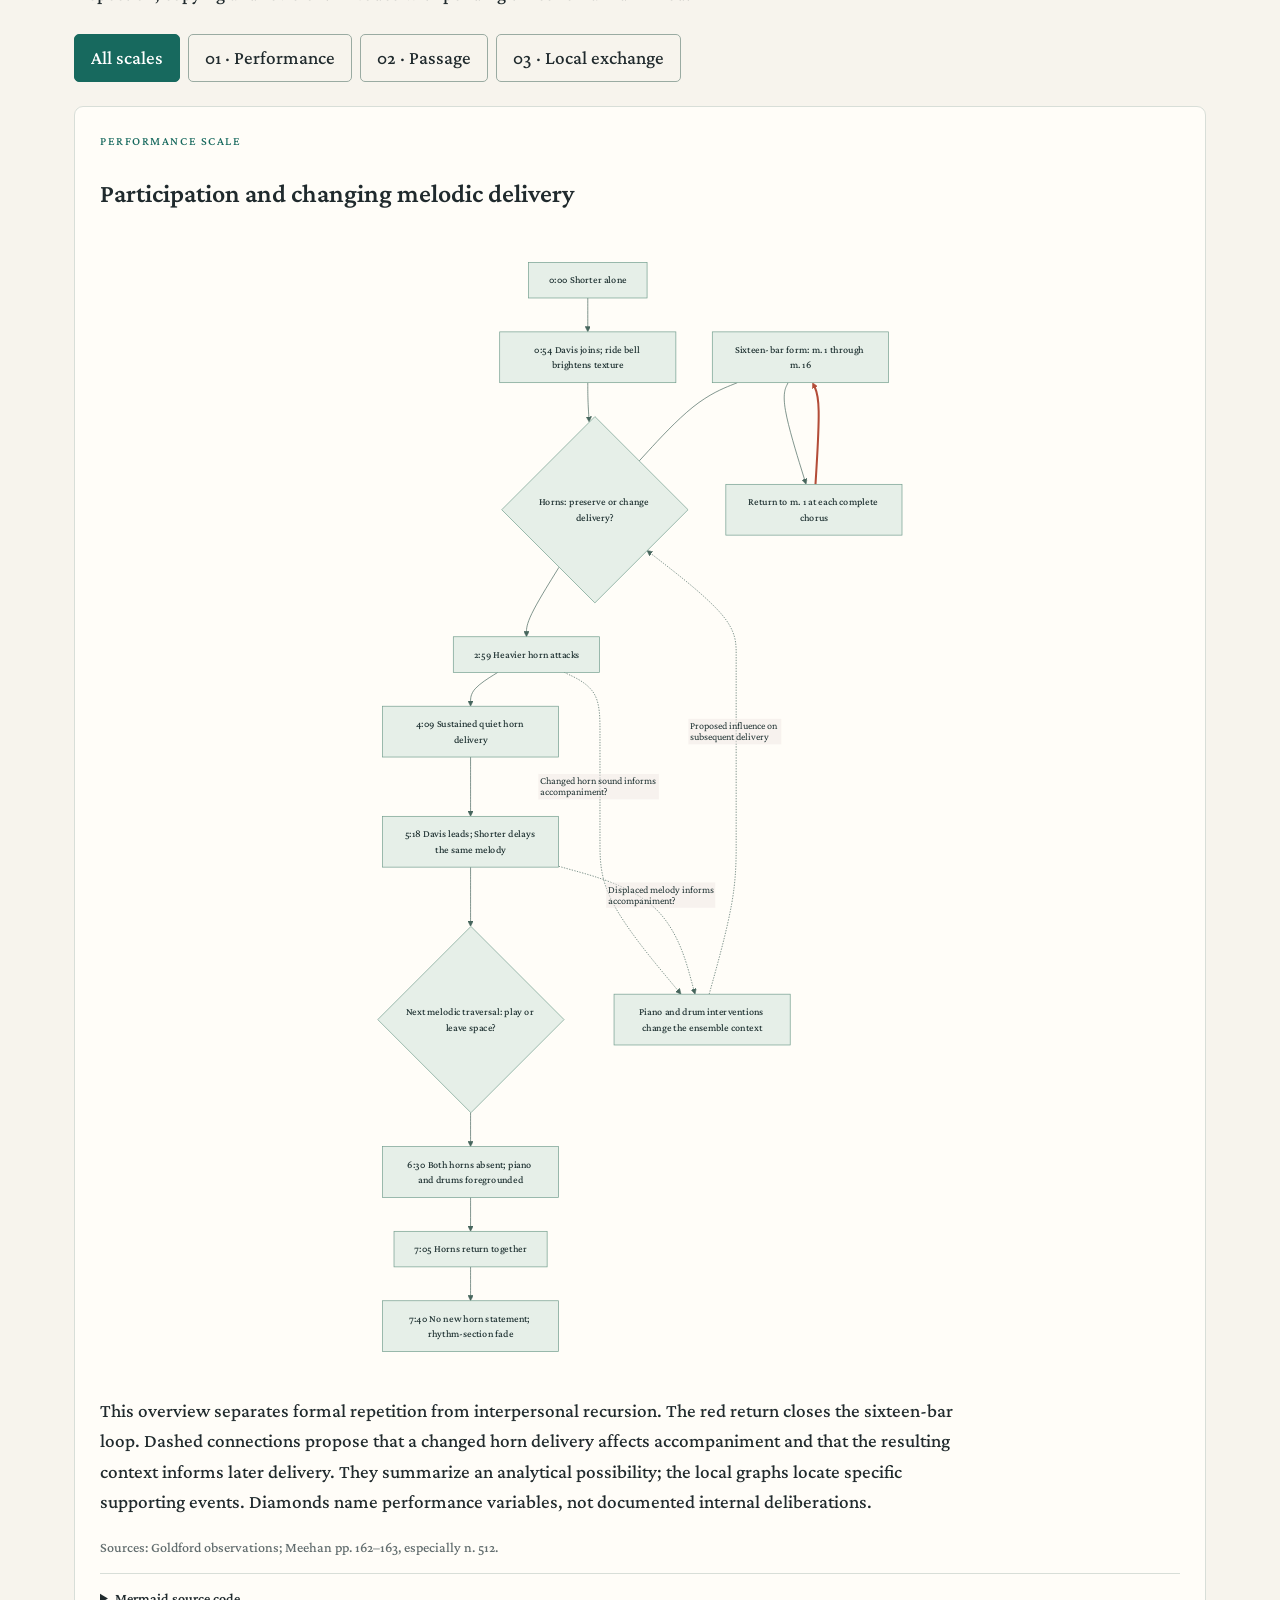
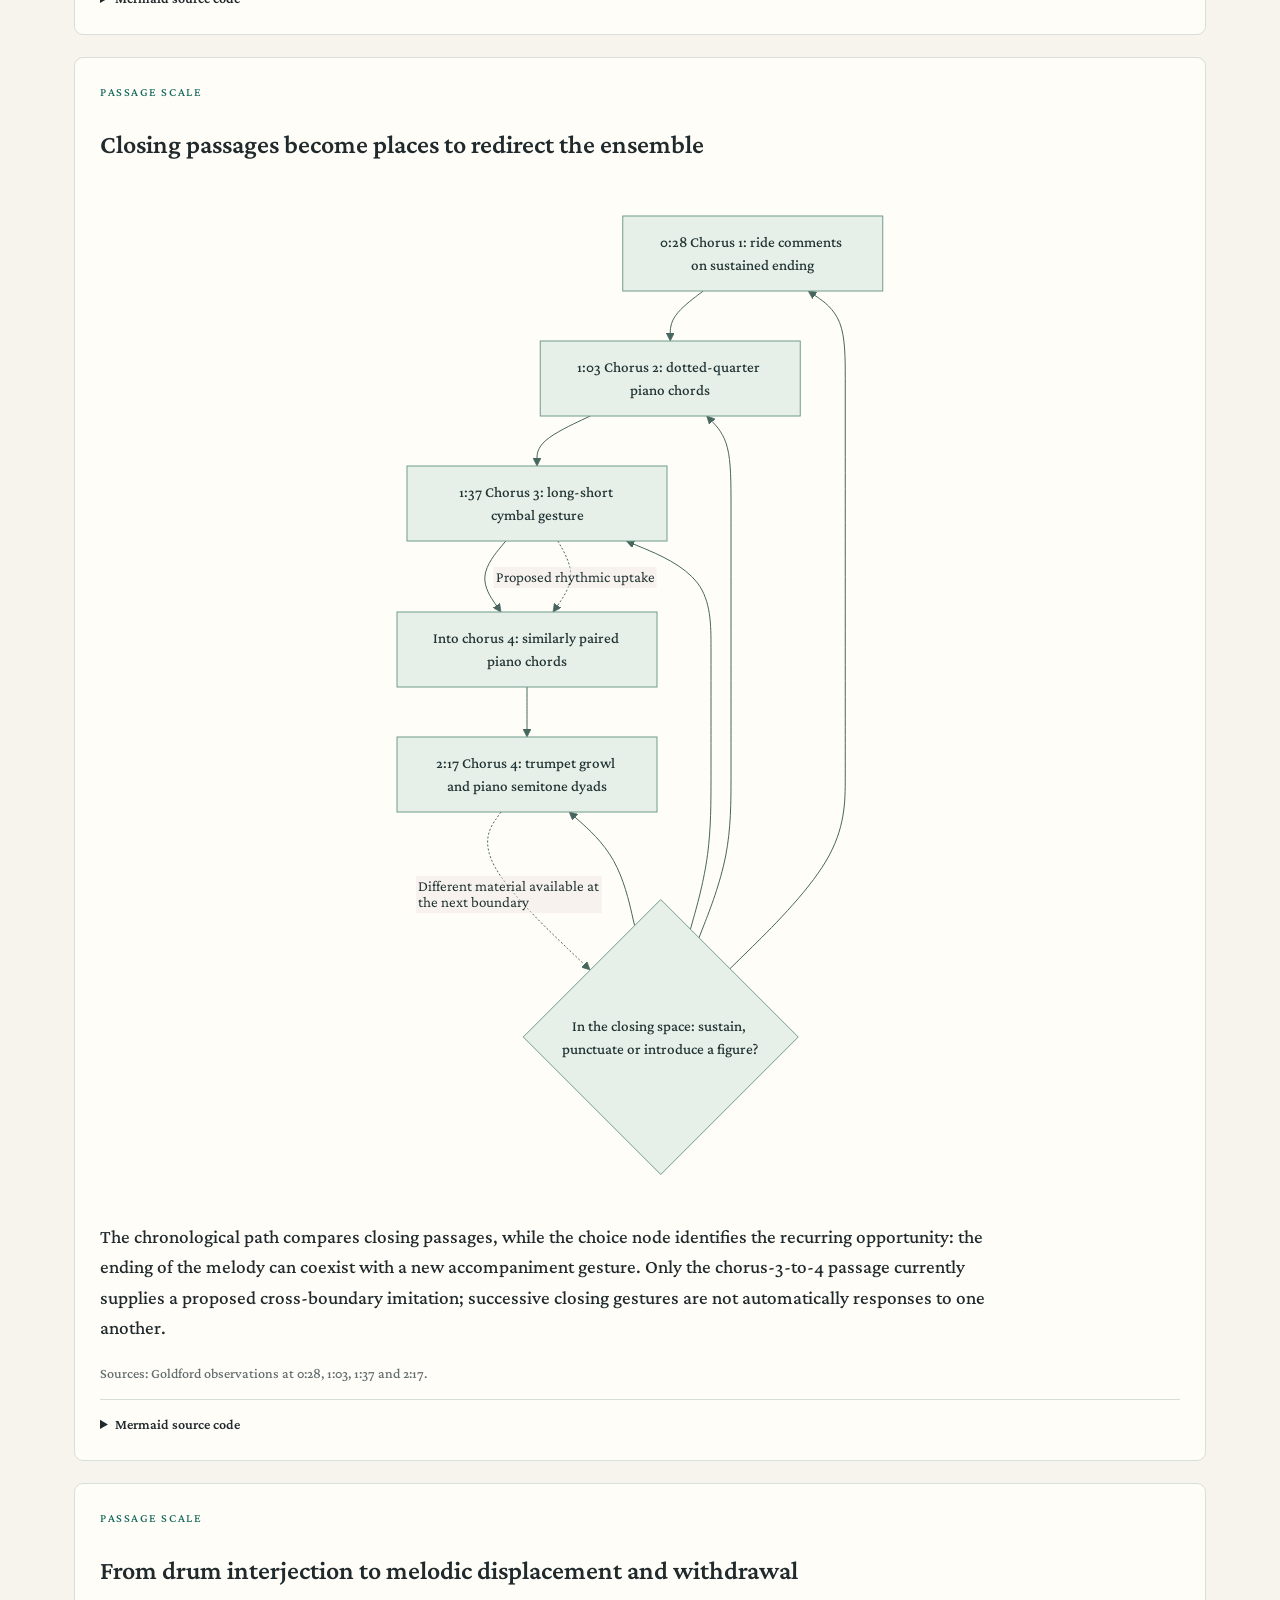
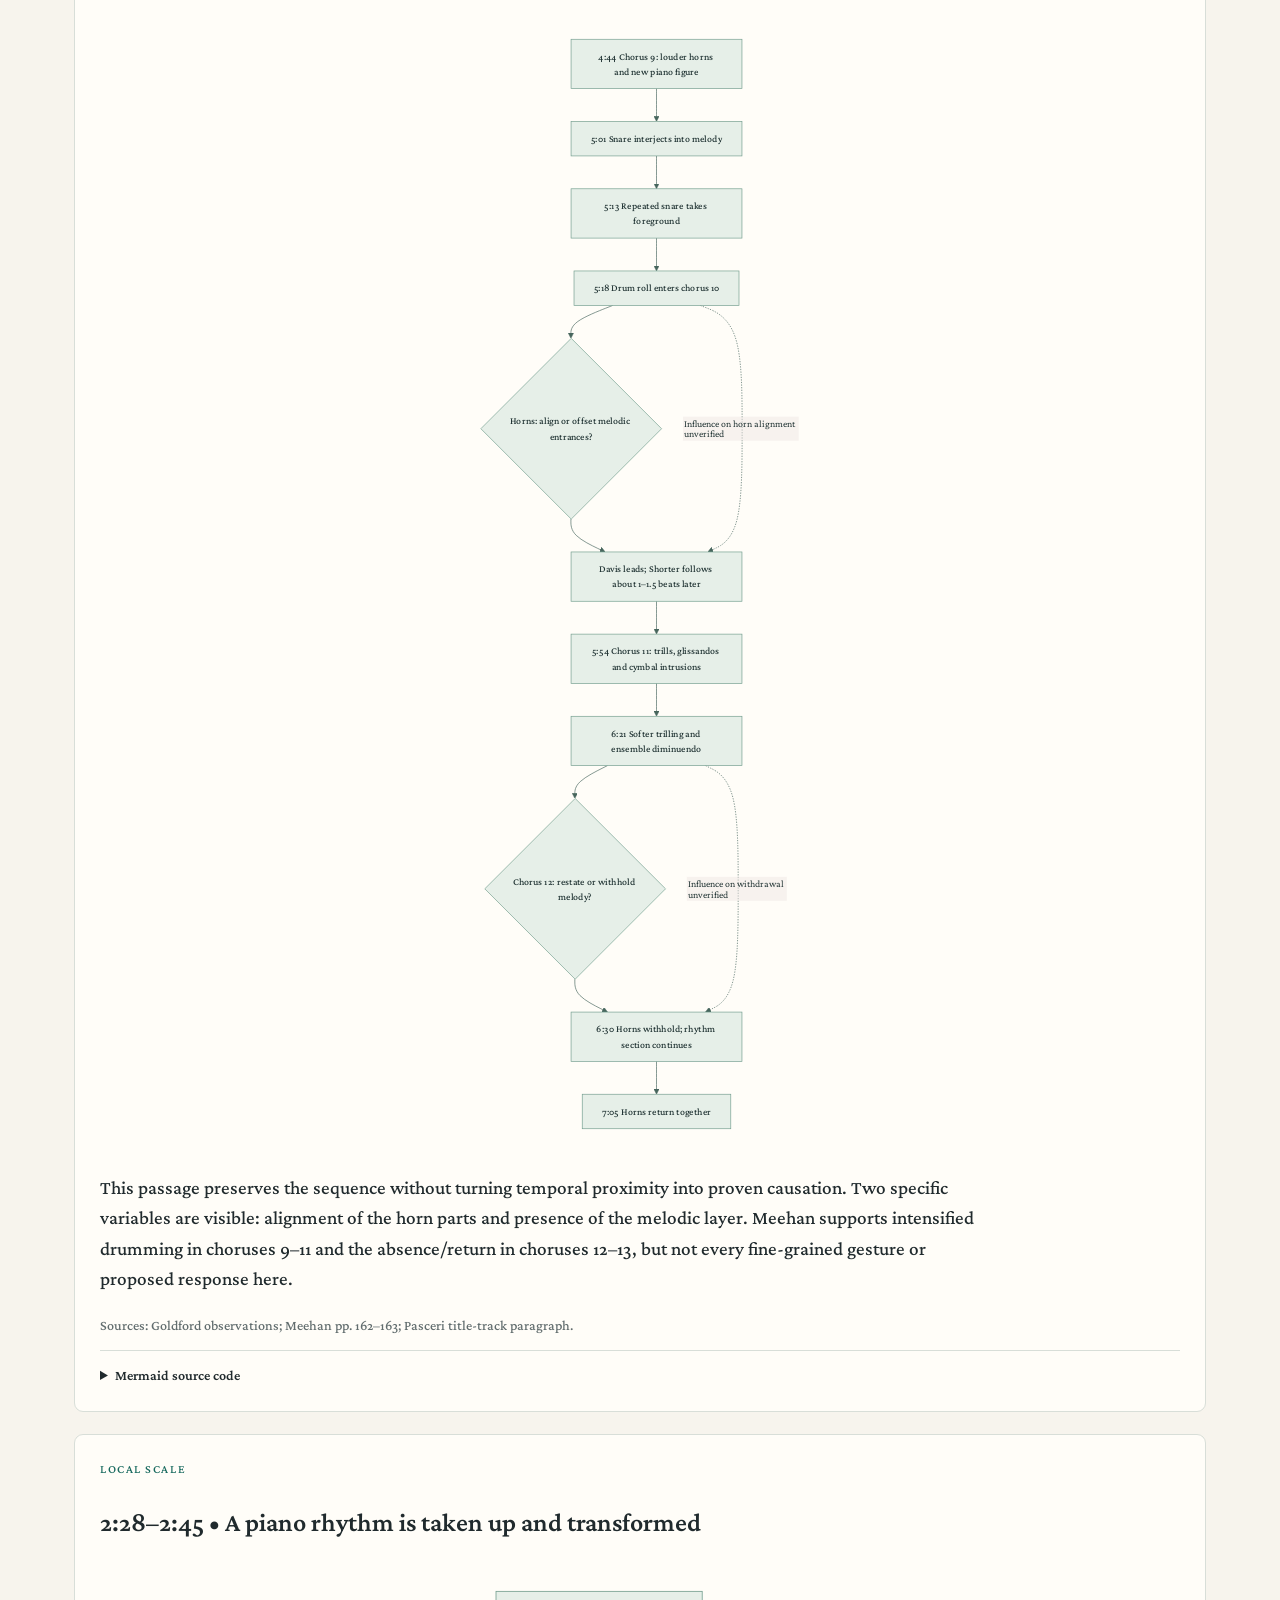
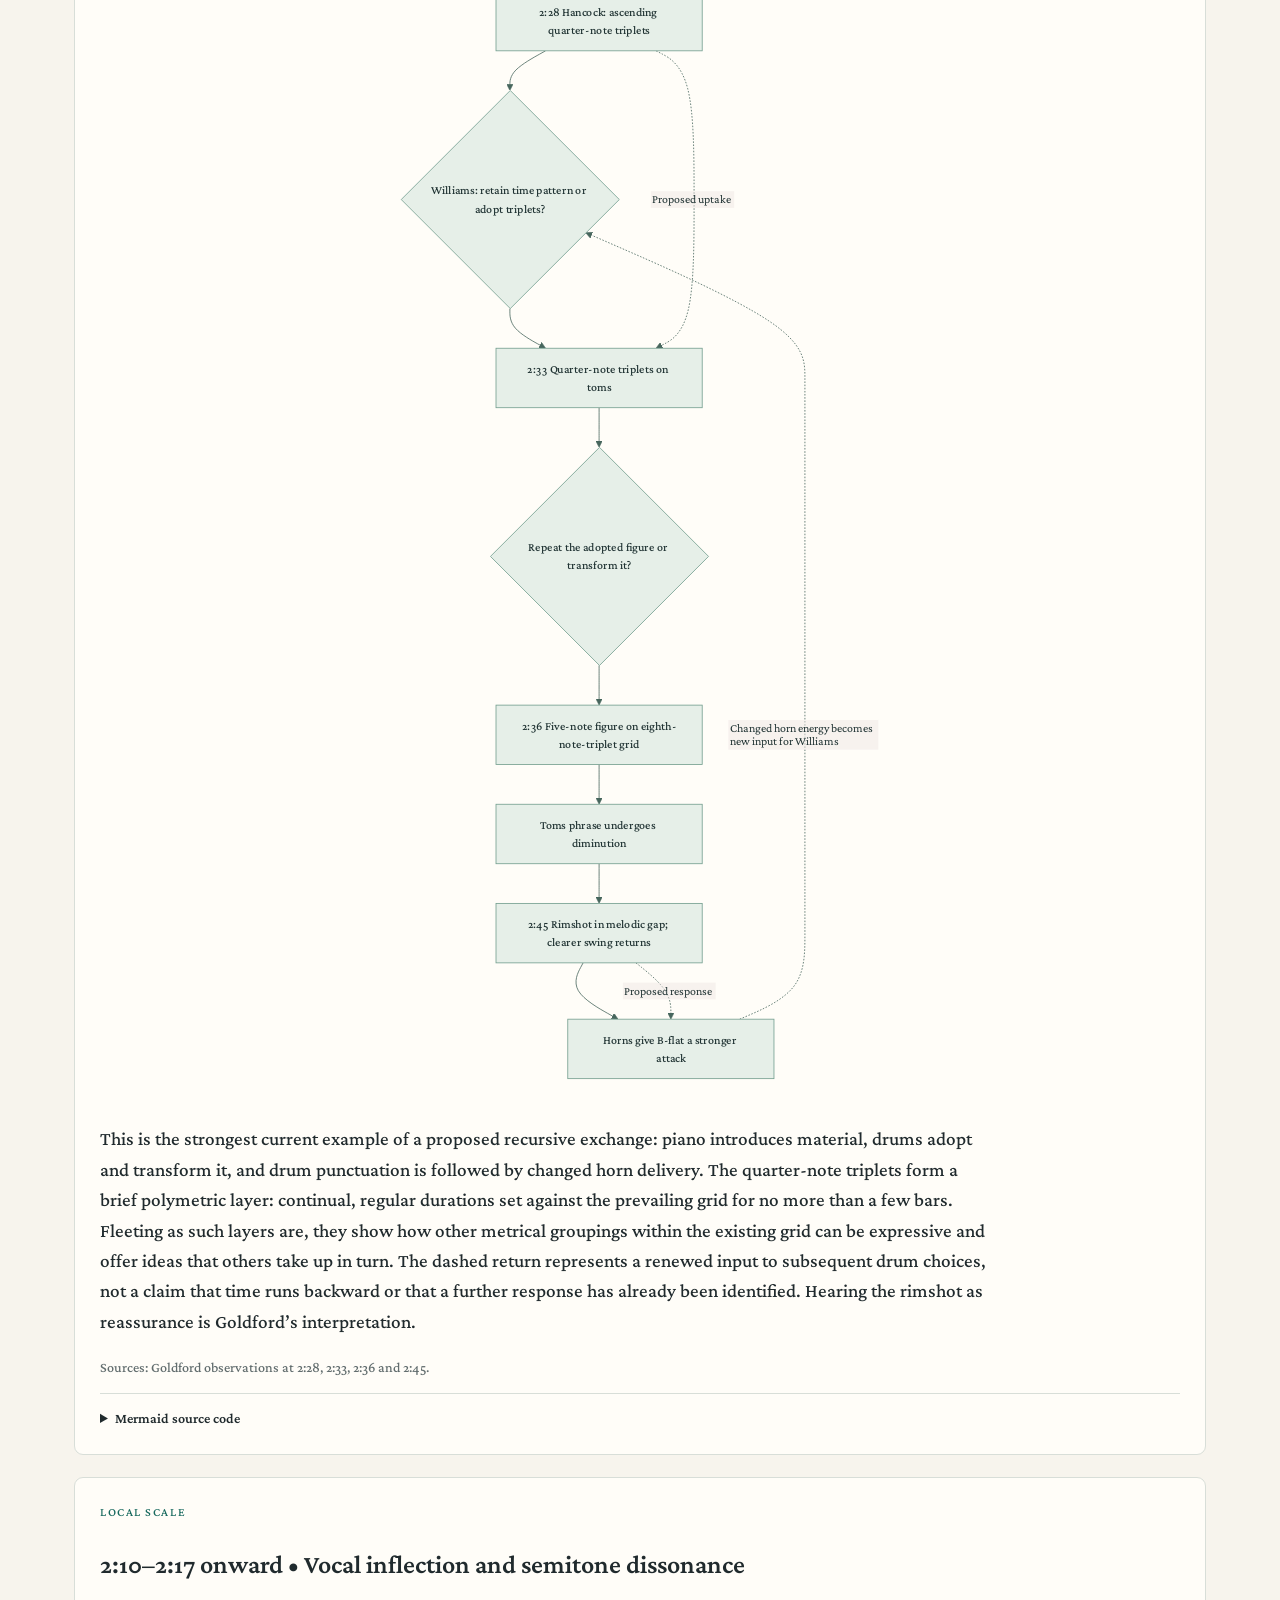
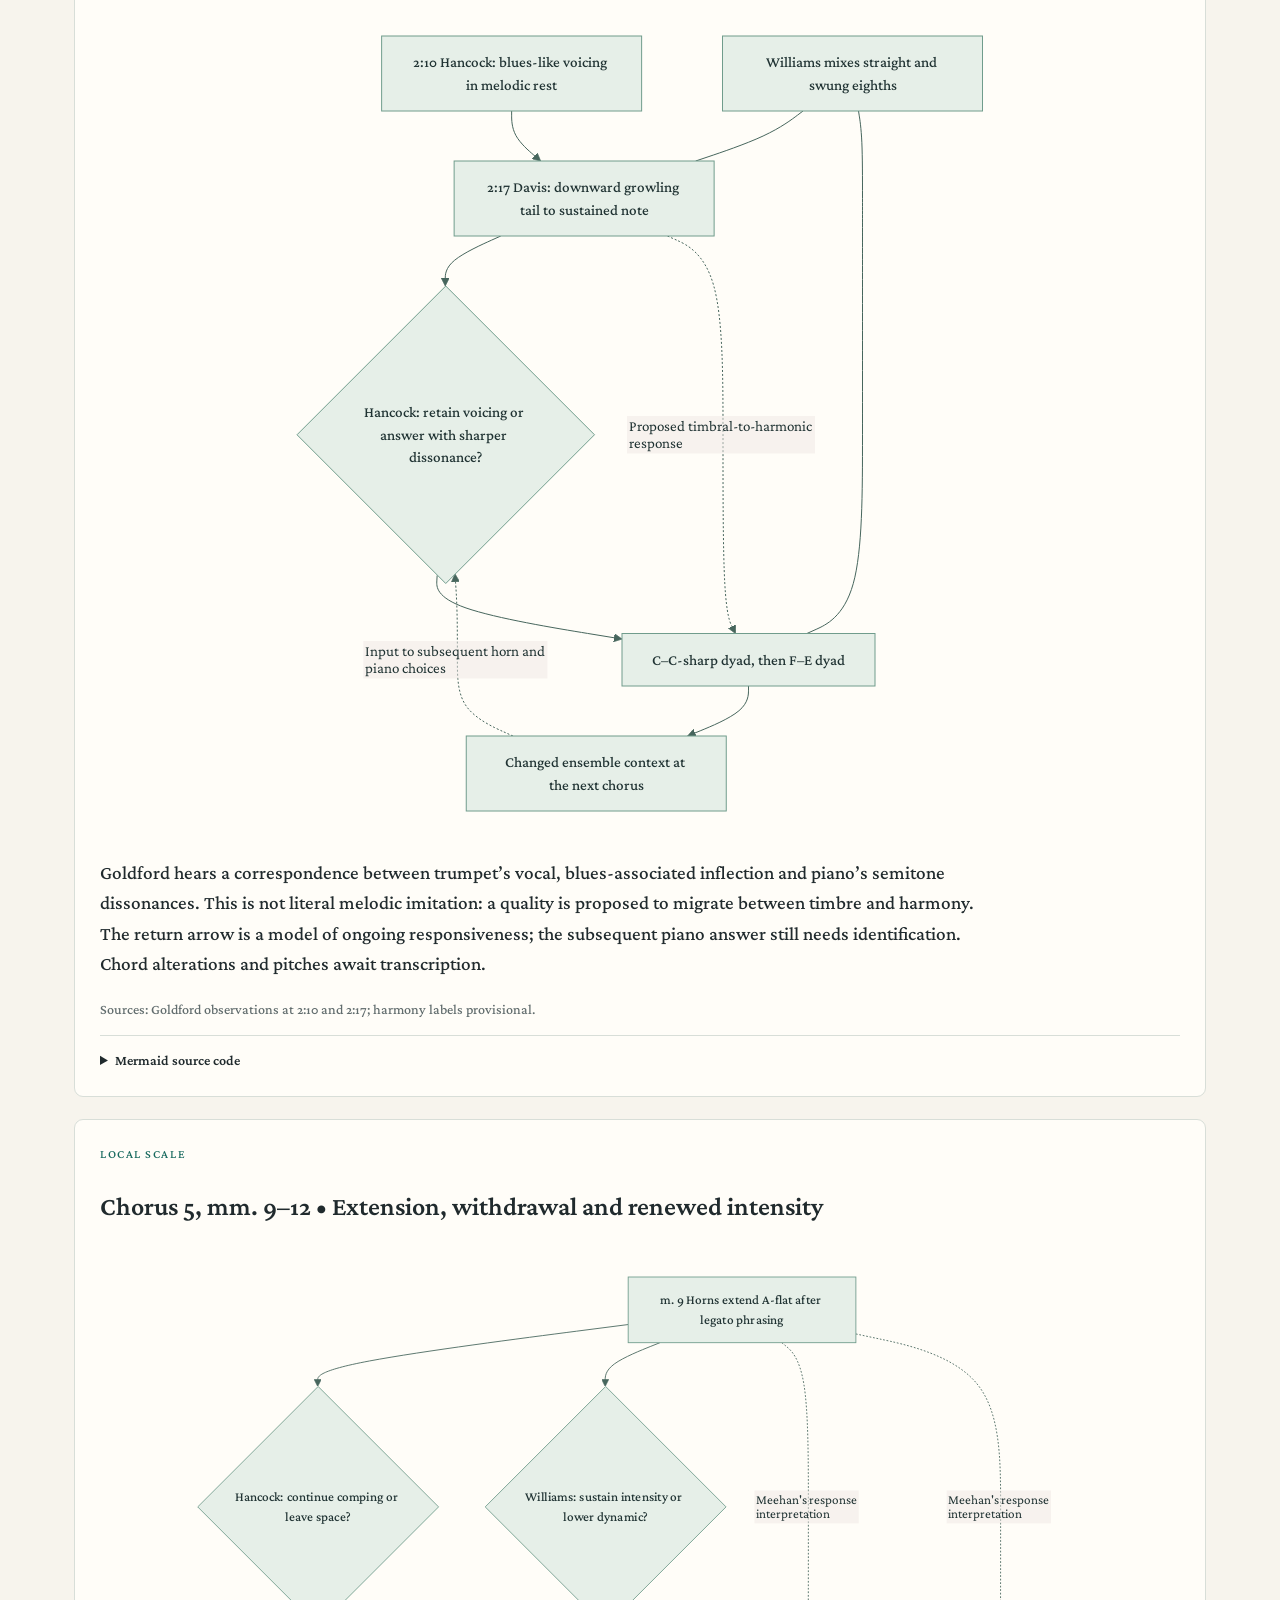
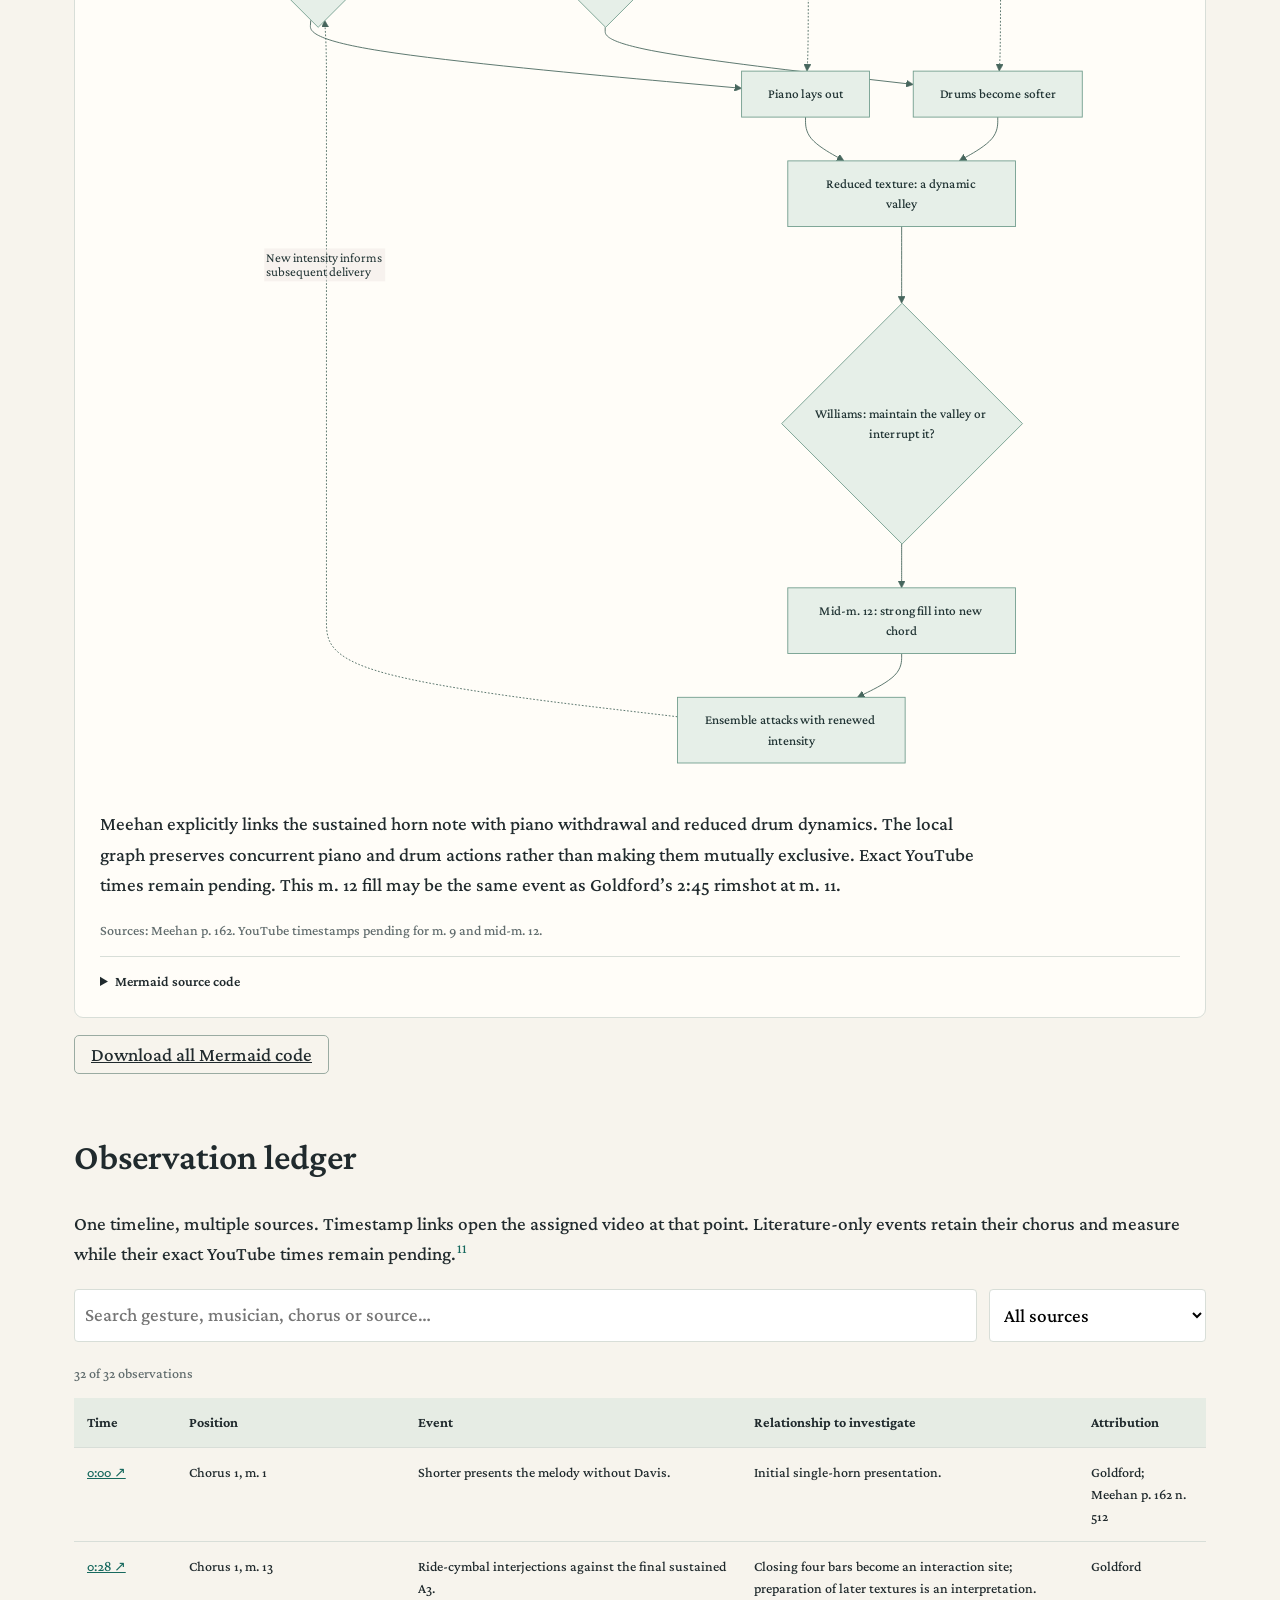
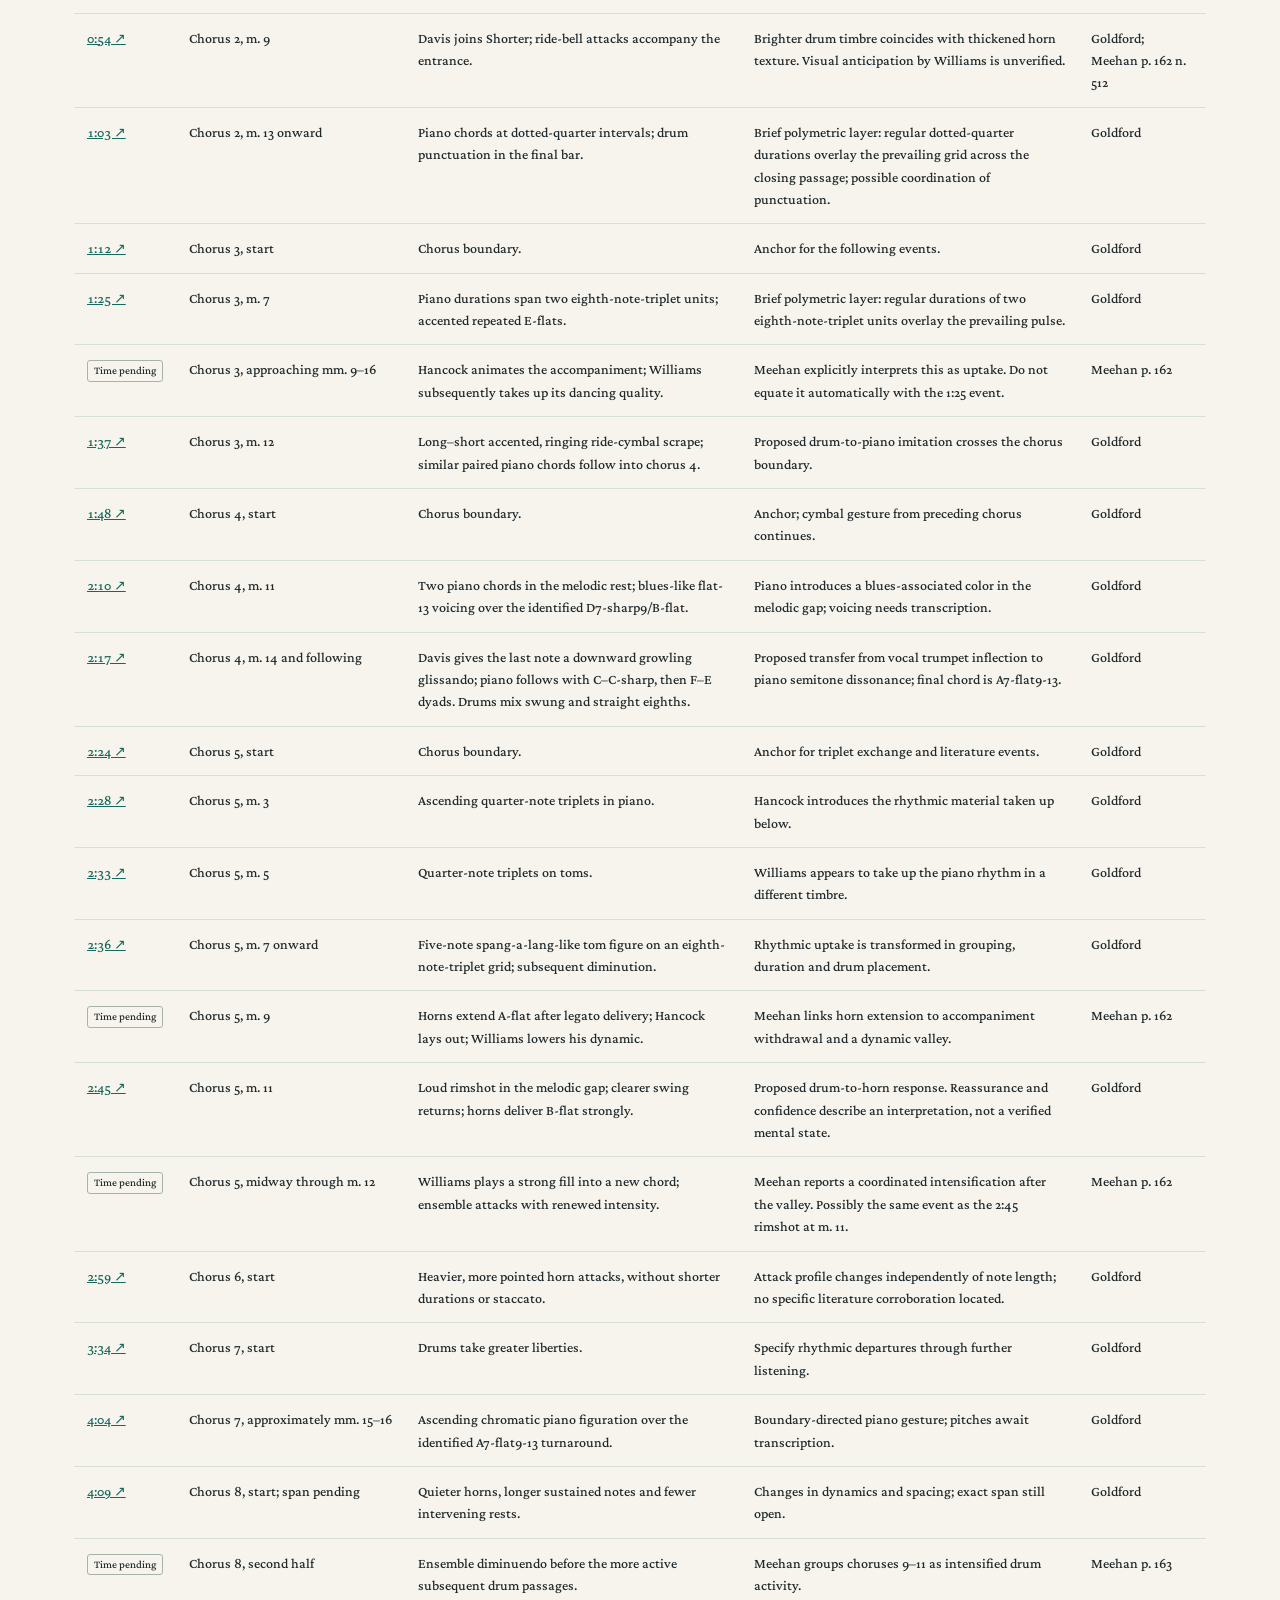
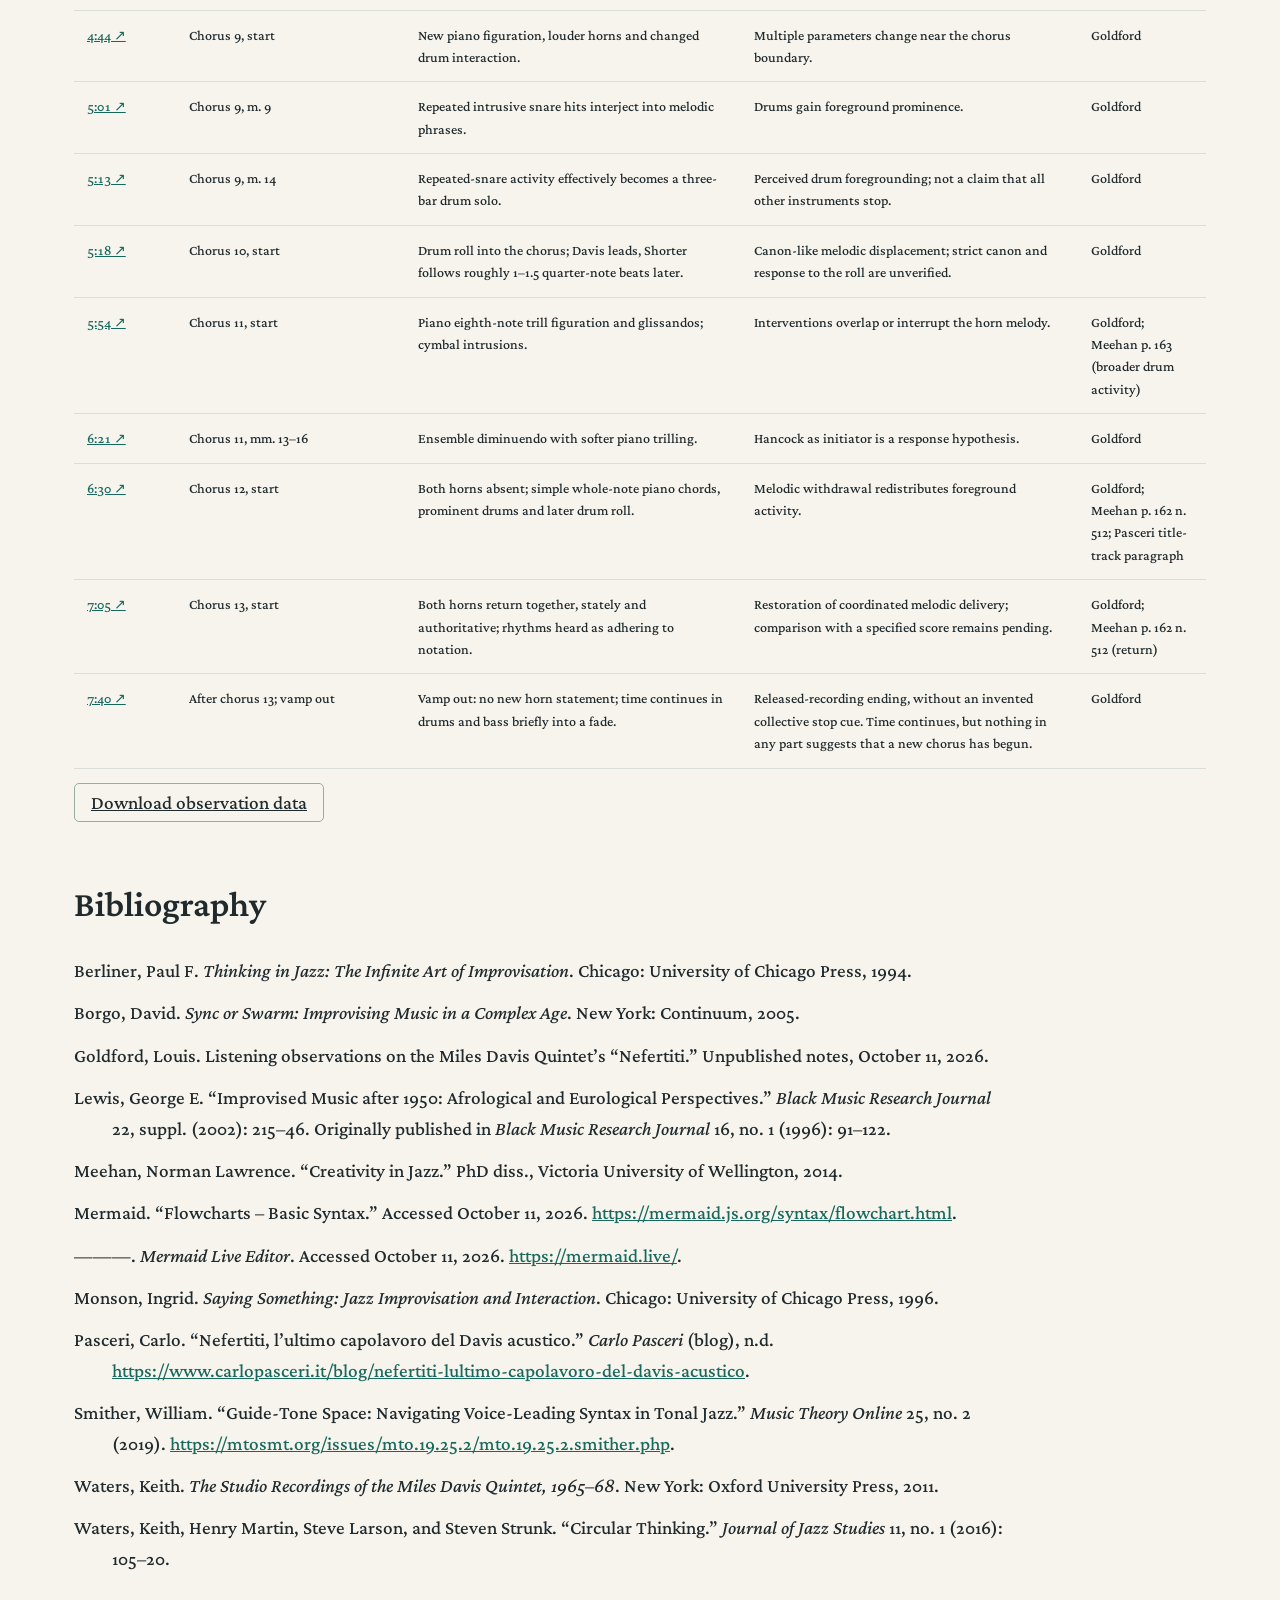
==== commit 99e115dd: "changes 1, major updates" ====
--- a/index.html
+++ b/index.html
@@ -1,27 +1,992 @@
-<!doctype html><html lang="en"><head><meta charset="utf-8"><meta name="viewport" content="width=device-width,initial-scale=1"><title>Nefertiti · Interaction at three scales</title><style>
-:root{--paper:#f7f4ed;--ink:#202a2d;--muted:#626d6e;--teal:#17695e;--rust:#b34c38;--line:#d8ded8}*{box-sizing:border-box}html{scroll-behavior:smooth}body{margin:0;background:var(--paper);color:var(--ink);font:17px/1.65 system-ui,sans-serif}a{color:var(--teal)}button,input,select{font:inherit}button{cursor:pointer}header{padding:60px max(24px,calc((100vw - 1180px)/2));background:#183b3a;color:#fff}header .eyebrow{letter-spacing:.18em;text-transform:uppercase;font-size:12px;color:#b8d7cb}h1{font:clamp(48px,7vw,88px)/1.05 Georgia,serif;margin:18px 0}header p{max-width:760px;color:#d4e1db}header a{color:#cce8a9}nav{position:sticky;top:0;z-index:5;background:#f7f4edf2;border-bottom:1px solid var(--line);padding:14px 24px;display:flex;justify-content:center;gap:26px;flex-wrap:wrap;backdrop-filter:blur(12px)}nav a{text-decoration:none;font-size:14px}main{max-width:1180px;margin:auto;padding:36px 24px}section{margin:35px 0 65px;scroll-margin-top:90px}h2{font:36px/1.2 Georgia,serif}h3{font:26px/1.3 Georgia,serif}.intro{max-width:830px}.note{border-left:3px solid var(--teal);padding:12px 20px;background:#edf1e9}.legend{display:flex;gap:24px;flex-wrap:wrap;font-size:14px;color:var(--muted)}.legend b{color:var(--ink)}.tabs{display:flex;gap:8px;flex-wrap:wrap;margin:24px 0}.tabs button,.copy,.download{background:transparent;border:1px solid #9aaba2;border-radius:5px;padding:8px 16px;color:var(--ink)}.tabs button[aria-pressed=true]{background:var(--teal);color:white;border-color:var(--teal)}article{background:#fffdf8;border:1px solid var(--line);border-radius:9px;margin:22px 0;padding:25px}.kicker{font-size:12px;text-transform:uppercase;letter-spacing:.13em;color:var(--teal)}.diagram{overflow:auto;padding:20px 0;background:#fffdf8;min-height:100px}.video-node{cursor:pointer}.video-node:hover .node rect,.video-node:focus .node rect{stroke:#b34c38;stroke-width:3px}.video-node:focus{outline:none}.diagram svg{display:block;margin:auto;max-width:100%;height:auto;max-height:1100px}.prose{max-width:890px}.source{font-size:14px;color:var(--muted)}details{border-top:1px solid var(--line);padding-top:13px}summary{cursor:pointer;font-size:14px;font-weight:600}pre{white-space:pre;overflow:auto;background:#182e30;color:#e2eee7;padding:20px;border-radius:5px;font-size:13px;line-height:1.6}.copy{float:right;margin:12px 0;font-size:13px}.filters{display:flex;gap:12px;flex-wrap:wrap;margin:20px 0}input,select{padding:10px;border:1px solid var(--line);background:white;border-radius:4px}input{flex:1;min-width:230px}.tablewrap{overflow:auto}table{border-collapse:collapse;width:100%;font-size:14px}th{text-align:left;background:#e6ece4;position:sticky;top:0}th,td{padding:13px;border-bottom:1px solid var(--line);vertical-align:top}td:first-child{white-space:nowrap}td:nth-child(3){min-width:260px}td:nth-child(4){min-width:260px}.badge{display:inline-block;font-size:11px;border:1px solid #a5b4a8;padding:1px 6px;border-radius:3px}.refs li{margin:18px 0}.refs{max-width:930px}footer{border-top:1px solid var(--line);padding:25px;color:var(--muted);font-size:13px}.error{color:#9b332b}button:focus-visible,a:focus-visible,summary:focus-visible{outline:3px solid #b34c38;outline-offset:4px}@media(max-width:650px){header{padding:36px 24px}article{padding:16px}nav{gap:15px}h2{font-size:29px}}
-</style></head><body>
-<header><div class="eyebrow">A listening study · Miles Davis Quintet</div><h1>Nefertiti</h1><p>Interaction at three scales: how rhythmic ideas, timbres and melodic participation change through a recurring sixteen-bar form.</p><p><a href="https://youtu.be/F2zUua79c6U" target="_blank" rel="noopener">Open the assigned recording ↗</a> · All timed links use this YouTube upload.</p></header>
-<nav aria-label="Page sections"><a href="#approach">Approach</a><a href="#graphs">Graphs & code</a><a href="#observations">Observation ledger</a><a href="#sources">Sources</a></nav>
-<main><section id="approach"><h2>Three scales of attention</h2><div class="intro"><p>Keep three zoom levels, without assuming a Schenkerian hierarchy. <strong>Performance</strong> examines changes in participation and melodic delivery; <strong>passage</strong> follows developments across cycle boundaries; <strong>local exchange</strong> examines a gesture, its proposed uptake and its transformation.</p><p>Ingrid Monson’s <em>Saying Something</em> places ensemble interaction and rhythm-section creativity at the center of improvisation analysis. That orientation motivates this study; it is not evidence that Monson analyzed this recording. The present summary is grounded in the publisher’s account and table of contents, including “Grooving and Feeling” and “Interaction, Feeling, and Musical Analysis,” rather than an unverified quotation from those chapters. <a href="#ref-monson">[Monson]</a></p><p>Here, <strong>recursion</strong> means that an action changes the ensemble context, which becomes an input to subsequent musical choices. Repeating sixteen bars is <strong>formal recurrence</strong>; it does not by itself prove interpersonal feedback. A response may preserve, intensify, transform or withdraw material.</p></div><div class="note"><strong>Recording scope.</strong> The released studio title track, recorded in 1967 and issued on the 1968 Columbia album. The graphs contain performance events only. Times and detailed listening descriptions are Louis Goldford’s; literature observations are separately attributed. This draft does not claim an independent audio transcription.</div><p class="legend"><span><b>Solid arrow</b> · reported sequence / structural relation</span><span><b>Dashed arrow</b> · proposed response / feedback</span><span><b style="color:var(--rust)">Red return</b> · formal recurrence</span><span><b>Diamond</b> · specific performance choice inferred from action</span></p><p class="source">Untaken alternatives inside diamonds are analytical contrasts, not additional recorded events. A dashed backward connection means a renewed input to subsequent actions, not a return to an earlier timestamp.</p></section>
-<section id="graphs"><h2>Explore the graphs</h2><p>Choose a scale. Click a timestamped node to open the recording in a new tab at that point. Every diagram includes its Mermaid source for inspection, copying and revision. Nodes with pending times remain unlinked.</p><div class="tabs" role="group" aria-label="Analytical scale"><button data-scale="all" aria-pressed="true">All scales</button><button data-scale="performance" aria-pressed="false">01 · Performance</button><button data-scale="passage" aria-pressed="false">02 · Passage</button><button data-scale="local" aria-pressed="false">03 · Local exchange</button></div><div id="graphlist"></div><a class="download" href="nefertiti-graphs.mmd" download>Download all Mermaid code</a></section>
-<section id="observations"><h2>Observation ledger</h2><p>One timeline, multiple sources. Timestamp links open the assigned video at that point. Literature-only events retain their cycle and measure while their exact YouTube times remain pending.</p><div class="filters"><input id="search" type="search" aria-label="Search observations" placeholder="Search gesture, musician, cycle or source…"><select id="sourcefilter" aria-label="Filter source"><option value="all">All sources</option><option value="Goldford">Goldford observations</option><option value="Meehan">Meehan-linked events</option><option value="pending">Times pending</option></select></div><p id="count" class="source" aria-live="polite"></p><div class="tablewrap"><table><thead><tr><th>Time</th><th>Position</th><th>Event</th><th>Relationship to investigate</th><th>Attribution</th></tr></thead><tbody id="ledger"></tbody></table></div><p><a href="observations.json" download>Download observation data</a></p><details><summary>Open questions before transcription</summary><ul><li>Davis’s entrance: earlier notes give cycle 2, m. 9; a later description mentions preparation at m. 13. The 0:54 timestamp is retained.</li><li>The exact starting measure of the 1:37 cymbal gesture remains open.</li><li>Goldford’s descriptions alternate between flat-13 and sharp-13 on the final A7 chord; retain the ambiguity until checked.</li><li>Dotted-quarter grouping and triplet-based rhythm do not automatically establish a sustained polymeter.</li><li>The cycle-5 rimshot at 2:45, m. 11, and Meehan’s strong fill midway through m. 12 are separate events.</li><li>Meehan’s 6:32–7:08 timing is not used for navigation: this upload’s cycle-12 and cycle-13 anchors are 6:30 and 7:05.</li><li>The 7:40 boundary may begin a partial fourteenth traversal; it is not a fourteenth horn statement.</li></ul></details></section>
-<section id="sources"><h2>What each source contributes</h2><p class="intro">Interaction analysis supplements pitch, harmony and phrase analysis. The latter explain why returning to the beginning can sound continuous; the event ledger explains how each traversal changes.</p><ol class="refs">
-<li id="ref-goldford"><strong>Louis Goldford. Listening observations, October 11, 2026.</strong> Source of the YouTube timestamp grid and detailed descriptions of articulation, rhythmic uptake, horn displacement, timbre and piano gestures. Proposed hearing, anticipation, leadership and reassurance are interpretations to test.</li>
-<li id="ref-meehan"><strong>Norman Lawrence Meehan. <em>Creativity in Jazz</em> (2014), pp. 162–163; n. 512.</strong> Cycle 3: animated piano accompaniment and proposed drum uptake. Cycle 5: extended A-flat, piano withdrawal, softer drums, and mid-m. 12 fill with renewed ensemble intensity. Cycle 8: second-half diminuendo. Cycles 9–11: active drumming. Cycle 12: horn absence; cycle 13: return. References here use the printed pagination of the supplied thesis, not PDF page numbers.</li>
-<li id="ref-waters"><strong>Keith Waters. <em>The Studio Recordings of the Miles Davis Quintet, 1965–68</em> (Oxford University Press, 2011), title-track discussion, pp. 217–219; supplied reflowed chapter, PDF pp. 8–10.</strong> Sixteen-bar form, flexible horn delivery and melodic circularity. Phrase openings at m. 9, m. 11 and the next m. 1 trace A-flat–B-flat–C. This explains continuity across the boundary; it does not supply the cycle-6 heavier-attack observation.</li>
-<li id="ref-circular"><strong>Keith Waters, Henry Martin, Steve Larson and Steven Strunk. “Circular Thinking,” <em>Journal of Jazz Studies</em> 11/1 (2016), 105–120.</strong> Waters’s discussion, pp. 113–115, explains phrase overlap and circularity. Strunk’s discussion, pp. 115–117, offers a Schenkerian account involving voice exchange and interruption. These concern compositional structure, rather than documenting instrumental responses at timestamps. Published lead-sheet ending variants are not treated as transcriptions of this performance. <a href="https://jjs.libraries.rutgers.edu/index.php/jjs/search/search?query=Circular%20Thinking" target="_blank" rel="noopener">Journal search ↗</a></li>
-<li id="ref-smither"><strong>William Smither. “Guide-Tone Space: Navigating Voice-Leading Syntax in Tonal Jazz,” <em>Music Theory Online</em> 25/2 (2019), §§2.12–2.14, Examples 14–15; n. 29.</strong> Guide-tone continuity provides a harmonic account of circularity. The analysis assumes major sevenths on certain inverted triads; it is not a cycle-by-cycle transcription of Hancock’s voicings. <a href="https://mtosmt.org/issues/mto.19.25.2/mto.19.25.2.smither.php" target="_blank" rel="noopener">Read article ↗</a></li>
-<li id="ref-pasceri"><strong>Carlo Pasceri. “Nefertiti, l’ultimo capolavoro del Davis acustico,” title-track paragraph; supplied PDF pp. 1–2.</strong> Notes the tenor-first presentation, trumpet entry, developing drum activity and a hornless cycle at approximately 6:30 followed by the final melodic return. Timestamps in his discussion of other album tracks are excluded. <a href="https://www.carlopasceri.it/blog/nefertiti-lultimo-capolavoro-del-davis-acustico" target="_blank" rel="noopener">Read essay ↗</a></li>
-<li id="ref-monson"><strong>Ingrid Monson. <em>Saying Something: Jazz Improvisation and Interaction</em> (University of Chicago Press).</strong> Methodological context: ensemble interaction, including rhythm-section creativity. The publisher’s description supports this framing, but no chapter-level direct quotation or claim about a Monson analysis of “Nefertiti” is made here. <a href="https://press.uchicago.edu/ucp/books/book/chicago/S/bo3621755.html" target="_blank" rel="noopener">Publisher overview and contents ↗</a></li>
-</ol></section></main><footer>Working analytical draft · Designed for close listening, source comparison and revision. Record-specific claims and hypotheses remain distinguishable.</footer><script src="mermaid.min.js"></script><script>
-const graphs=[{"id": "overview", "scale": "performance", "title": "Participation and changing melodic delivery", "code": "flowchart TD\n A[\"0:00 Shorter alone\"] --> B[\"0:54 Davis joins; ride bell brightens texture\"]\n B --> C{\"Horns: preserve or change delivery?\"}\n C --> D[\"2:59 Heavier horn attacks\"]\n D --> D2[\"4:09 Sustained quiet horn delivery\"]\n D2 --> E[\"5:18 Davis leads; Shorter delays the same melody\"]\n E --> F{\"Next melodic traversal: play or leave space?\"}\n F --> G[\"6:30 Both horns absent; piano and drums foregrounded\"]\n G --> H[\"7:05 Horns return together\"]\n H --> I[\"7:40 No new horn statement; rhythm-section fade\"]\n R[\"Sixteen-bar form: m. 1 through m. 16\"] --> S[\"Return to m. 1 at each complete cycle\"]\n S --> R\n R --- C\n P[\"Piano and drum interventions change the ensemble context\"] -. \"Proposed influence on subsequent delivery\" .-> C\n D -. \"Changed horn sound informs accompaniment?\" .-> P\n E -. \"Displaced melody informs accompaniment?\" .-> P\n linkStyle 10 stroke:#b34c38,stroke-width:3px\n", "prose": "This overview separates formal repetition from interpersonal recursion. The red return closes the sixteen-bar loop. Dashed connections propose that a changed horn delivery affects accompaniment and that the resulting context informs later delivery. They summarize an analytical possibility; the local graphs locate specific supporting events. Diamonds name performance variables, not documented internal deliberations.", "sources": "Goldford observations; Meehan pp. 162–163, especially n. 512.", "links": {"A": {"time": "0:00", "seconds": 0, "url": "https://www.youtube.com/watch?v=F2zUua79c6U&t=0s", "label": "0:00 Shorter alone"}, "B": {"time": "0:54", "seconds": 54, "url": "https://www.youtube.com/watch?v=F2zUua79c6U&t=54s", "label": "0:54 Davis joins; ride bell brightens texture"}, "D": {"time": "2:59", "seconds": 179, "url": "https://www.youtube.com/watch?v=F2zUua79c6U&t=179s", "label": "2:59 Heavier horn attacks"}, "D2": {"time": "4:09", "seconds": 249, "url": "https://www.youtube.com/watch?v=F2zUua79c6U&t=249s", "label": "4:09 Sustained quiet horn delivery"}, "E": {"time": "5:18", "seconds": 318, "url": "https://www.youtube.com/watch?v=F2zUua79c6U&t=318s", "label": "5:18 Davis leads; Shorter delays the same melody"}, "G": {"time": "6:30", "seconds": 390, "url": "https://www.youtube.com/watch?v=F2zUua79c6U&t=390s", "label": "6:30 Both horns absent; piano and drums foregrounded"}, "H": {"time": "7:05", "seconds": 425, "url": "https://www.youtube.com/watch?v=F2zUua79c6U&t=425s", "label": "7:05 Horns return together"}, "I": {"time": "7:40", "seconds": 460, "url": "https://www.youtube.com/watch?v=F2zUua79c6U&t=460s", "label": "7:40 No new horn statement; rhythm-section fade"}}}, {"id": "boundaries", "scale": "passage", "title": "Closing passages become places to redirect the ensemble", "code": "flowchart TD\n A[\"0:28 Cycle 1: ride comments on sustained ending\"] --> B[\"1:03 Cycle 2: dotted-quarter piano chords\"]\n B --> C[\"1:37 Cycle 3: long-short cymbal gesture\"]\n C --> D[\"Into cycle 4: similarly paired piano chords\"]\n D --> E[\"2:17 Cycle 4: trumpet growl and piano semitone dyads\"]\n C -. \"Proposed rhythmic uptake\" .-> D\n Q{\"In the closing space: sustain, punctuate or introduce a figure?\"} --> A\n Q --> B\n Q --> C\n Q --> E\n E -. \"Different material available at the next boundary\" .-> Q\n", "prose": "The chronological path compares closing passages, while the choice node identifies the recurring opportunity: the ending of the melody can coexist with a new accompaniment gesture. Only the cycle-3-to-4 passage currently supplies a proposed cross-boundary imitation; successive closing gestures are not automatically responses to one another.", "sources": "Goldford observations at 0:28, 1:03, 1:37 and 2:17.", "links": {"A": {"time": "0:28", "seconds": 28, "url": "https://www.youtube.com/watch?v=F2zUua79c6U&t=28s", "label": "0:28 Cycle 1: ride comments on sustained ending"}, "B": {"time": "1:03", "seconds": 63, "url": "https://www.youtube.com/watch?v=F2zUua79c6U&t=63s", "label": "1:03 Cycle 2: dotted-quarter piano chords"}, "C": {"time": "1:37", "seconds": 97, "url": "https://www.youtube.com/watch?v=F2zUua79c6U&t=97s", "label": "1:37 Cycle 3: long-short cymbal gesture"}, "E": {"time": "2:17", "seconds": 137, "url": "https://www.youtube.com/watch?v=F2zUua79c6U&t=137s", "label": "2:17 Cycle 4: trumpet growl and piano semitone dyads"}}}, {"id": "late", "scale": "passage", "title": "From drum interjection to melodic displacement and withdrawal", "code": "flowchart TD\n A[\"4:44 Cycle 9: louder horns and new piano figure\"] --> B[\"5:01 Snare interjects into melody\"]\n B --> C[\"5:13 Repeated snare takes foreground\"]\n C --> D[\"5:18 Drum roll enters cycle 10\"]\n D --> E{\"Horns: align or offset melodic entrances?\"}\n E --> F[\"Davis leads; Shorter follows about 1–1.5 beats later\"]\n F --> G[\"5:54 Cycle 11: trills, glissandos and cymbal intrusions\"]\n G --> H[\"6:21 Softer trilling and ensemble diminuendo\"]\n H --> I{\"Cycle 12: restate or withhold melody?\"}\n I --> J[\"6:30 Horns withhold; rhythm section continues\"]\n J --> K[\"7:05 Horns return together\"]\n D -. \"Influence on horn alignment unverified\" .-> F\n H -. \"Influence on withdrawal unverified\" .-> J\n", "prose": "This passage preserves the sequence without turning temporal proximity into proven causation. Two specific variables are visible: alignment of the horn parts and presence of the melodic layer. Meehan supports intensified drumming in cycles 9–11 and the absence/return in cycles 12–13, but not every fine-grained gesture or proposed response here.", "sources": "Goldford observations; Meehan pp. 162–163; Pasceri title-track paragraph.", "links": {"A": {"time": "4:44", "seconds": 284, "url": "https://www.youtube.com/watch?v=F2zUua79c6U&t=284s", "label": "4:44 Cycle 9: louder horns and new piano figure"}, "B": {"time": "5:01", "seconds": 301, "url": "https://www.youtube.com/watch?v=F2zUua79c6U&t=301s", "label": "5:01 Snare interjects into melody"}, "C": {"time": "5:13", "seconds": 313, "url": "https://www.youtube.com/watch?v=F2zUua79c6U&t=313s", "label": "5:13 Repeated snare takes foreground"}, "D": {"time": "5:18", "seconds": 318, "url": "https://www.youtube.com/watch?v=F2zUua79c6U&t=318s", "label": "5:18 Drum roll enters cycle 10"}, "G": {"time": "5:54", "seconds": 354, "url": "https://www.youtube.com/watch?v=F2zUua79c6U&t=354s", "label": "5:54 Cycle 11: trills, glissandos and cymbal intrusions"}, "H": {"time": "6:21", "seconds": 381, "url": "https://www.youtube.com/watch?v=F2zUua79c6U&t=381s", "label": "6:21 Softer trilling and ensemble diminuendo"}, "J": {"time": "6:30", "seconds": 390, "url": "https://www.youtube.com/watch?v=F2zUua79c6U&t=390s", "label": "6:30 Horns withhold; rhythm section continues"}, "K": {"time": "7:05", "seconds": 425, "url": "https://www.youtube.com/watch?v=F2zUua79c6U&t=425s", "label": "7:05 Horns return together"}}}, {"id": "triplets", "scale": "local", "title": "2:28–2:45 • A piano rhythm is taken up and transformed", "code": "flowchart TD\n A[\"2:28 Hancock: ascending quarter-note triplets\"] --> B{\"Williams: retain time pattern or adopt triplets?\"}\n B --> C[\"2:33 Quarter-note triplets on toms\"]\n C --> D{\"Repeat the adopted figure or transform it?\"}\n D --> E[\"2:36 Five-note figure on eighth-note-triplet grid\"]\n E --> F[\"Toms phrase undergoes diminution\"]\n F --> G[\"2:45 Rimshot in melodic gap; clearer swing returns\"]\n G --> H[\"Horns give B-flat a stronger attack\"]\n A -. \"Proposed uptake\" .-> C\n G -. \"Proposed response\" .-> H\n H -. \"Changed horn energy becomes new input for Williams\" .-> B\n", "prose": "This is the strongest current example of a proposed recursive exchange: piano introduces material, drums adopt and transform it, and drum punctuation is followed by changed horn delivery. The dashed return represents a renewed input to subsequent drum choices, not a claim that time runs backward or that a further response has already been identified. Hearing the rimshot as reassurance is Goldford’s interpretation.", "sources": "Goldford observations at 2:28, 2:33, 2:36 and 2:45.", "links": {"A": {"time": "2:28", "seconds": 148, "url": "https://www.youtube.com/watch?v=F2zUua79c6U&t=148s", "label": "2:28 Hancock: ascending quarter-note triplets"}, "C": {"time": "2:33", "seconds": 153, "url": "https://www.youtube.com/watch?v=F2zUua79c6U&t=153s", "label": "2:33 Quarter-note triplets on toms"}, "E": {"time": "2:36", "seconds": 156, "url": "https://www.youtube.com/watch?v=F2zUua79c6U&t=156s", "label": "2:36 Five-note figure on eighth-note-triplet grid"}, "G": {"time": "2:45", "seconds": 165, "url": "https://www.youtube.com/watch?v=F2zUua79c6U&t=165s", "label": "2:45 Rimshot in melodic gap; clearer swing returns"}}}, {"id": "blues", "scale": "local", "title": "2:10–2:17 onward • Vocal inflection and semitone dissonance", "code": "flowchart TD\n A[\"2:10 Hancock: blues-like voicing in melodic rest\"] --> B[\"2:17 Davis: downward growling tail to sustained note\"]\n B --> C{\"Hancock: retain voicing or answer with sharper dissonance?\"}\n C --> D[\"C–C-sharp dyad, then F–E dyad\"]\n B -. \"Proposed timbral-to-harmonic response\" .-> D\n T[\"Williams mixes straight and swung eighths\"] --- B\n T --- D\n D --> E[\"Changed ensemble context at the next cycle\"]\n E -. \"Input to subsequent horn and piano choices\" .-> C\n", "prose": "Goldford hears a correspondence between trumpet’s vocal, blues-associated inflection and piano’s semitone dissonances. This is not literal melodic imitation: a quality is proposed to migrate between timbre and harmony. The return arrow is a model of ongoing responsiveness; the subsequent piano answer still needs identification. Chord alterations and pitches await transcription.", "sources": "Goldford observations at 2:10 and 2:17; harmony labels provisional.", "links": {"A": {"time": "2:10", "seconds": 130, "url": "https://www.youtube.com/watch?v=F2zUua79c6U&t=130s", "label": "2:10 Hancock: blues-like voicing in melodic rest"}, "B": {"time": "2:17", "seconds": 137, "url": "https://www.youtube.com/watch?v=F2zUua79c6U&t=137s", "label": "2:17 Davis: downward growling tail to sustained note"}}}, {"id": "valley", "scale": "local", "title": "Cycle 5, mm. 9–12 • Extension, withdrawal and renewed intensity", "code": "flowchart TD\n A[\"m. 9 Horns extend A-flat after legato phrasing\"] --> B{\"Hancock: continue comping or leave space?\"}\n B --> C[\"Piano lays out\"]\n A --> D{\"Williams: sustain intensity or lower dynamic?\"}\n D --> E[\"Drums become softer\"]\n C --> F[\"Reduced texture: a dynamic valley\"]\n E --> F\n F --> G{\"Williams: maintain the valley or interrupt it?\"}\n G --> H[\"Mid-m. 12: strong fill into new chord\"]\n H --> I[\"Ensemble attacks with renewed intensity\"]\n A -. \"Meehan's response interpretation\" .-> C\n A -. \"Meehan's response interpretation\" .-> E\n I -. \"New intensity informs subsequent delivery\" .-> B\n", "prose": "Meehan explicitly links the sustained horn note with piano withdrawal and reduced drum dynamics. The local graph preserves concurrent piano and drum actions rather than making them mutually exclusive. Exact YouTube times remain pending. This m. 12 fill must not be merged with Goldford’s 2:45 rimshot at m. 11.", "sources": "Meehan p. 162. YouTube timestamps pending for m. 9 and mid-m. 12.", "links": {}}],rows=[{"time": "0:00", "position": "Cycle 1, m. 1", "event": "Shorter presents the melody without Davis.", "relation": "Initial single-horn presentation.", "source": "Goldford; Meehan p. 162 n. 512", "status": "Listening observation"}, {"time": "0:28", "position": "Cycle 1, m. 13", "event": "Ride-cymbal interjections against the final sustained A3.", "relation": "Closing four bars become an interaction site; preparation of later textures is an interpretation.", "source": "Goldford", "status": "Listening observation"}, {"time": "0:54", "position": "Cycle 2, m. 9; measure discrepancy pending", "event": "Davis joins Shorter; ride-bell attacks accompany the entrance.", "relation": "Brighter drum timbre coincides with thickened horn texture. Visual anticipation by Williams is unverified.", "source": "Goldford; Meehan p. 162 n. 512", "status": "Listening observation"}, {"time": "1:03", "position": "Cycle 2, m. 13 onward", "event": "Piano chords at dotted-quarter intervals; drum punctuation in the final bar.", "relation": "Cross-beat grouping across the closing passage; possible coordination of punctuation.", "source": "Goldford", "status": "Listening observation"}, {"time": "1:12", "position": "Cycle 3, start", "event": "Cycle boundary.", "relation": "Anchor for the following events.", "source": "Goldford", "status": "Listening observation"}, {"time": "1:25", "position": "Cycle 3, m. 7", "event": "Piano durations span two eighth-note-triplet units; accented repeated E-flats.", "relation": "A rhythmic layer against the prevailing pulse.", "source": "Goldford", "status": "Listening observation"}, {"time": "Pending", "position": "Cycle 3, approaching mm. 9–16", "event": "Hancock animates the accompaniment; Williams subsequently takes up its dancing quality.", "relation": "Meehan explicitly interprets this as uptake. Do not equate it automatically with the 1:25 event.", "source": "Meehan p. 162", "status": "Literature event; time pending"}, {"time": "1:37", "position": "Cycle 3 closing passage; exact measure pending", "event": "Long–short accented, ringing ride-cymbal scrape; similar paired piano chords follow into cycle 4.", "relation": "Proposed drum-to-piano imitation crosses the cycle boundary.", "source": "Goldford", "status": "Listening observation"}, {"time": "1:48", "position": "Cycle 4, start", "event": "Cycle boundary.", "relation": "Anchor; cymbal gesture from preceding cycle continues.", "source": "Goldford", "status": "Listening observation"}, {"time": "2:10", "position": "Cycle 4, m. 11", "event": "Two piano chords in the melodic rest; blues-like flat-13 voicing over the identified D7-sharp9/B-flat.", "relation": "Piano introduces a blues-associated color in the melodic gap; voicing needs transcription.", "source": "Goldford", "status": "Listening observation"}, {"time": "2:17", "position": "Cycle 4, m. 14 and following", "event": "Davis gives the last note a downward growling glissando; piano follows with C–C-sharp, then F–E dyads. Drums mix swung and straight eighths.", "relation": "Proposed transfer from vocal trumpet inflection to piano semitone dissonance; final A7 alteration unresolved.", "source": "Goldford", "status": "Listening observation"}, {"time": "2:24", "position": "Cycle 5, start", "event": "Cycle boundary.", "relation": "Anchor for triplet exchange and literature events.", "source": "Goldford", "status": "Listening observation"}, {"time": "2:28", "position": "Cycle 5, m. 3", "event": "Ascending quarter-note triplets in piano.", "relation": "Hancock introduces the rhythmic material taken up below.", "source": "Goldford", "status": "Listening observation"}, {"time": "2:33", "position": "Cycle 5, m. 5", "event": "Quarter-note triplets on toms.", "relation": "Williams appears to take up the piano rhythm in a different timbre.", "source": "Goldford", "status": "Listening observation"}, {"time": "2:36", "position": "Cycle 5, m. 7 onward", "event": "Five-note spang-a-lang-like tom figure on an eighth-note-triplet grid; subsequent diminution.", "relation": "Rhythmic uptake is transformed in grouping, duration and drum placement.", "source": "Goldford", "status": "Listening observation"}, {"time": "Pending", "position": "Cycle 5, m. 9", "event": "Horns extend A-flat after legato delivery; Hancock lays out; Williams lowers his dynamic.", "relation": "Meehan links horn extension to accompaniment withdrawal and a dynamic valley.", "source": "Meehan p. 162", "status": "Literature event; time pending"}, {"time": "2:45", "position": "Cycle 5, m. 11", "event": "Loud rimshot in the melodic gap; clearer swing returns; horns deliver B-flat strongly.", "relation": "Proposed drum-to-horn response. Reassurance and confidence describe an interpretation, not a verified mental state.", "source": "Goldford", "status": "Listening observation"}, {"time": "Pending", "position": "Cycle 5, midway through m. 12", "event": "Williams plays a strong fill into a new chord; ensemble attacks with renewed intensity.", "relation": "Meehan reports a coordinated intensification after the valley. Keep distinct from the 2:45 rimshot.", "source": "Meehan p. 162", "status": "Literature event; time pending"}, {"time": "2:59", "position": "Cycle 6, start", "event": "Heavier, more pointed horn attacks, without shorter durations or staccato.", "relation": "Attack profile changes independently of note length; no specific literature corroboration located.", "source": "Goldford", "status": "Listening observation"}, {"time": "3:34", "position": "Cycle 7, start", "event": "Drums take greater liberties.", "relation": "Specify rhythmic departures through further listening.", "source": "Goldford", "status": "Listening observation"}, {"time": "4:04", "position": "Cycle 7, approximately mm. 15–16", "event": "Ascending chromatic piano figuration over the identified A7-flat9-flat13 turnaround.", "relation": "Boundary-directed piano gesture; chord and pitches await transcription.", "source": "Goldford", "status": "Listening observation"}, {"time": "4:09", "position": "Cycle 8, start; span pending", "event": "Quieter horns, longer sustained notes and fewer intervening rests.", "relation": "Changes in dynamics and spacing; exact span still open.", "source": "Goldford", "status": "Listening observation"}, {"time": "Pending", "position": "Cycle 8, second half", "event": "Ensemble diminuendo before the more active subsequent drum passages.", "relation": "Meehan groups cycles 9–11 as intensified drum activity.", "source": "Meehan p. 163", "status": "Literature event; time pending"}, {"time": "4:44", "position": "Cycle 9, start", "event": "New piano figuration, louder horns and changed drum interaction.", "relation": "Multiple parameters change near the cycle boundary.", "source": "Goldford", "status": "Listening observation"}, {"time": "5:01", "position": "Cycle 9, m. 9", "event": "Repeated intrusive snare hits interject into melodic phrases.", "relation": "Drums gain foreground prominence.", "source": "Goldford", "status": "Listening observation"}, {"time": "5:13", "position": "Cycle 9, m. 14", "event": "Repeated-snare activity effectively becomes a three-bar drum solo.", "relation": "Perceived drum foregrounding; not a claim that all other instruments stop.", "source": "Goldford", "status": "Listening observation"}, {"time": "5:18", "position": "Cycle 10, start", "event": "Drum roll into the cycle; Davis leads, Shorter follows roughly 1–1.5 quarter-note beats later.", "relation": "Canon-like melodic displacement; strict canon and response to the roll are unverified.", "source": "Goldford", "status": "Listening observation"}, {"time": "5:54", "position": "Cycle 11, start", "event": "Piano eighth-note trill figuration and glissandos; cymbal intrusions.", "relation": "Interventions overlap or interrupt the horn melody.", "source": "Goldford; Meehan p. 163 (broader drum activity)", "status": "Listening observation"}, {"time": "6:21", "position": "Cycle 11, mm. 13–16", "event": "Ensemble diminuendo with softer piano trilling.", "relation": "Hancock as initiator is a response hypothesis.", "source": "Goldford", "status": "Listening observation"}, {"time": "6:30", "position": "Cycle 12, start", "event": "Both horns absent; simple whole-note piano chords, prominent drums and later drum roll.", "relation": "Melodic withdrawal redistributes foreground activity.", "source": "Goldford; Meehan p. 162 n. 512; Pasceri title-track paragraph", "status": "Listening observation"}, {"time": "7:05", "position": "Cycle 13, start", "event": "Both horns return together, stately and authoritative; rhythms heard as adhering to notation.", "relation": "Restoration of coordinated melodic delivery; comparison with a specified score remains pending.", "source": "Goldford; Meehan p. 162 n. 512 (return)", "status": "Listening observation"}, {"time": "7:40", "position": "Following boundary / possible partial cycle 14", "event": "No new horn statement; drums and bass continue briefly into a fade.", "relation": "Released-recording ending, without an invented collective stop cue.", "source": "Goldford", "status": "Listening observation"}];
-const esc=s=>String(s).replace(/[&<>"']/g,c=>({'&':'&amp;','<':'&lt;','>':'&gt;','"':'&quot;',"'":'&#39;'}[c]));
-const list=document.getElementById('graphlist');
-graphs.forEach(g=>{const a=document.createElement('article');a.dataset.scale=g.scale;a.id=g.id;a.innerHTML=`<div class="kicker">${esc(g.scale)} scale</div><h3>${esc(g.title)}</h3><div class="diagram" role="img" aria-label="${esc(g.title)}"></div><p class="prose">${esc(g.prose)}</p><p class="source">Sources: ${esc(g.sources)}</p><details><summary>Mermaid source code</summary><button class="copy" type="button">Copy code</button><pre><code>${esc(g.code)}</code></pre></details>`;list.append(a);a.querySelector('.copy').onclick=async e=>{try{await navigator.clipboard.writeText(g.code);e.target.textContent='Copied';}catch{e.target.textContent='Select and copy code below';}};});
-document.querySelectorAll('[data-scale]').forEach(b=>{if(b.tagName!=='BUTTON')return;b.onclick=()=>{document.querySelectorAll('.tabs button').forEach(x=>x.setAttribute('aria-pressed',x===b?'true':'false'));document.querySelectorAll('article').forEach(a=>a.hidden=b.dataset.scale!=='all'&&a.dataset.scale!==b.dataset.scale);};});
-function renderLedger(){const q=document.getElementById('search').value.toLowerCase(),f=document.getElementById('sourcefilter').value;const shown=rows.filter(r=>JSON.stringify(r).toLowerCase().includes(q)&&(f==='all'||f==='pending'&&r.time==='Pending'||r.source.includes(f)));document.getElementById('ledger').innerHTML=shown.map(r=>{const time=r.time==='Pending'?'<span class="badge">Time pending</span>':`<a href="https://youtu.be/F2zUua79c6U?t=${r.time.split(':').reduce((a,v)=>a*60+Number(v),0)}" target="_blank" rel="noopener">${esc(r.time)} ↗</a>`;return `<tr><td>${time}</td><td>${esc(r.position)}</td><td>${esc(r.event)}</td><td>${esc(r.relation)}</td><td>${esc(r.source)}</td></tr>`;}).join('');document.getElementById('count').textContent=`${shown.length} of ${rows.length} observations`;}
-document.getElementById('search').oninput=renderLedger;document.getElementById('sourcefilter').onchange=renderLedger;renderLedger();
-function attachVideoLinks(container,g){const ns='http://www.w3.org/2000/svg';for(const node of [...container.querySelectorAll('g.node')]){const entry=Object.entries(g.links||{}).find(([id])=>node.id.startsWith('flowchart-'+id+'-'));if(!entry)continue;const [,link]=entry;const anchor=document.createElementNS(ns,'a');anchor.setAttribute('href',link.url);anchor.setAttributeNS('http://www.w3.org/1999/xlink','xlink:href',link.url);anchor.setAttribute('target','_blank');anchor.setAttribute('rel','noopener noreferrer');anchor.setAttribute('tabindex','0');anchor.setAttribute('aria-label','Open recording at '+link.time+': '+link.label);anchor.setAttribute('class','video-node');const title=document.createElementNS(ns,'title');title.textContent='Open recording at '+link.time+' in a new tab';node.parentNode.replaceChild(anchor,node);anchor.append(title,node);}}
-async function renderGraphs(){if(!window.mermaid){document.querySelectorAll('.diagram').forEach(d=>{d.innerHTML='<p class="error">Diagram renderer unavailable. Mermaid code remains available below.</p>';});return;}mermaid.initialize({startOnLoad:false,securityLevel:'strict',theme:'base',themeVariables:{primaryColor:'#e6efe8',primaryTextColor:'#203333',primaryBorderColor:'#709c8c',lineColor:'#47665d',fontFamily:'system-ui, sans-serif',fontSize:'15px'},flowchart:{htmlLabels:false,useMaxWidth:true}});for(const [i,g]of graphs.entries()){try{const {svg}=await mermaid.render('graphsvg'+i,g.code);const container=document.querySelector('#'+g.id+' .diagram');container.innerHTML=svg;attachVideoLinks(container,g);}catch(err){document.querySelector('#'+g.id+' .diagram').innerHTML='<p class="error">Could not render this diagram; inspect its code below.</p>';console.error(g.id,err);}}}renderGraphs();
-</script></body></html>+<!doctype html>
+<html lang="en">
+  <head>
+    <meta charset="utf-8" />
+    <meta name="viewport" content="width=device-width,initial-scale=1" />
+    <title>Nefertiti · Interaction at three scales</title>
+    <link rel="stylesheet" href="website.css" />
+  </head>
+  <body>
+    <header>
+      <div class="eyebrow">A listening study · Miles Davis Quintet</div>
+      <h1>Nefertiti</h1>
+      <p>
+        Interaction at three scales: how rhythmic ideas, timbres and melodic participation change
+        through a recurring sixteen-bar form.
+      </p>
+      <p>
+        <a href="https://youtu.be/F2zUua79c6U" target="_blank" rel="noopener">Open the assigned recording <span class="ext" aria-hidden="true">↗</span></a>
+        · All timed links use this YouTube upload.
+      </p>
+    </header>
+    <nav aria-label="Page sections">
+      <a href="#approach">Approach</a>
+      <a href="#graphs">Graphs & code</a>
+      <a href="#observations">Observation ledger</a>
+      <a href="#sources">Bibliography</a>
+    </nav>
+    <main>
+      <section id="approach">
+        <h2>Three scales of attention</h2>
+        <div class="intro">
+          <p>
+            What changes when the melody returns, but the musicians change how they play together?
+            In the Miles Davis Quintet’s “Nefertiti,” recurring statements of Wayne Shorter’s
+            sixteen-bar composition coexist with changes in articulation, rhythmic grouping,
+            instrumental participation, and foreground activity. An account of the composition’s
+            melody and harmony helps explain its continuity. Understanding the particular
+            performance also requires examining how the musicians introduce, answer, transform, and
+            leave space for one another’s ideas.
+          </p>
+          <p>
+            Ingrid Monson makes this analytical need explicit in <em>Saying Something: Jazz
+            Improvisation and Interaction</em>. She proposes a communicative perspective for
+            exploring the “relatively neglected—yet aesthetically central—interactive aspects of
+            jazz
+            improvisation.”<sup class="fnref" id="fnref-1"><a href="#fn-1" aria-label="Note 1">1</a></sup>
+            Her starting point is that instrumental roles are interdependent and flexible: musicians
+            make choices “in relationship to what everyone else is
+            doing.”<sup class="fnref" id="fnref-2"><a href="#fn-2" aria-label="Note 2">2</a></sup>
+            Interaction therefore belongs within musical analysis itself. It can shape a phrase,
+            redistribute instrumental roles, and contribute to the direction and intensity of an
+            entire performance.
+          </p>
+          <p>
+            Monson demonstrates this approach at different scales. Her analysis of Geri Allen and
+            Ralph Peterson on “Princess” traces rhythmic interventions, interruptions, and
+            subsequent responses between piano and
+            drums.<sup class="fnref" id="fnref-3"><a href="#fn-3" aria-label="Note 3">3</a></sup>
+            Her extended analysis of “Bass-ment Blues” examines how exchanges, recovery, and
+            stylistic references contribute to intensification across successive
+            choruses.<sup class="fnref" id="fnref-4"><a href="#fn-4" aria-label="Note 4">4</a></sup>
+            These examples suggest an approach to “Nefertiti” that connects individual gestures with
+            developments across choruses and with changes in the performance as a whole.
+          </p>
+          <p>
+            David Borgo supplies a complementary account of <strong>recursive interaction</strong>.
+            In <em>Sync or Swarm</em>, his discussion developed with Joseph Goguen describes music
+            making and listening as coupled processes: “the current state of each acts as the
+            control of the
+            other.”<sup class="fnref" id="fnref-5"><a href="#fn-5" aria-label="Note 5">5</a></sup>
+            Musicians hear the ensemble sound, act in relation to it, and thereby change the sound
+            available for subsequent listening and action. A response can also change how an earlier
+            gesture is
+            understood.<sup class="fnref" id="fnref-6"><a href="#fn-6" aria-label="Note 6">6</a></sup>
+            In our analysis, a feedback connection identifies a proposed relationship of this kind.
+            The mere return of the sixteen-bar form establishes recurrence; identifying
+            interpersonal recursion requires evidence of uptake, transformation, or adjustment.
+          </p>
+          <p>
+            Two further perspectives clarify what this approach attends to. Paul Berliner describes
+            the solo as one strand within a texture whose accompanying parts are themselves commonly
+            improvised.<sup class="fnref" id="fnref-7"><a href="#fn-7" aria-label="Note 7">7</a></sup>
+            George E. Lewis emphasizes how personal sound communicates meanings beyond pitches and
+            intervals.<sup class="fnref" id="fnref-8"><a href="#fn-8" aria-label="Note 8">8</a></sup>
+            Together, these perspectives encourage attention to the rhythmic and timbral specificity
+            of the quintet’s exchanges: a piano rhythm transferred to toms, a trumpet growl followed
+            by semitone piano dissonances, or a change in horn participation that redistributes
+            foreground activity.
+          </p>
+          <p>
+            The graphs offer three connected scales of attention:
+          </p>
+          <ul class="scales">
+            <li>
+              <strong>Performance:</strong> How do melodic participation, horn alignment, and
+              instrumental prominence change across the recording? This view connects Shorter’s
+              opening alone, Davis’s entrance, later changes in melodic delivery, the hornless
+              twelfth chorus, and the final melodic return.
+            </li>
+            <li>
+              <strong>Passage:</strong> How do exchanges develop across phrases and chorus
+              boundaries? This view examines recurring opportunities for intervention, especially
+              the melody’s closing measures, and follows changes that persist into subsequent
+              choruses.
+            </li>
+            <li>
+              <strong>Local exchange:</strong> What does one musician introduce, what follows from
+              another, and how is the material transformed? This view examines specific instances
+              such as Hancock’s quarter-note triplets at 2:28, Williams’s apparent uptake on toms at
+              2:33, and his subsequent transformation of the figure.
+            </li>
+          </ul>
+          <p>
+            These are complementary zoom levels rather than a fixed hierarchy of musical importance.
+            A local exchange may remain local or contribute to a wider change; the graphs allow
+            those relationships to be investigated. All timestamps refer to the assigned YouTube
+            recording.<sup class="fnref" id="fnref-9"><a href="#fn-9" aria-label="Note 9">9</a></sup> Listening observations and literature accounts are attributed separately, and
+            proposed response relationships remain distinguishable from the reported sequence of
+            events.
+          </p>
+        </div>
+        <div class="note">
+          <strong>Recording scope.</strong> The released studio title track, recorded in 1967 and
+          issued on the 1968 Columbia album. The graphs contain performance events only. Times and
+          detailed listening descriptions are Louis Goldford’s; literature observations are
+          separately attributed. This draft does not claim an independent audio transcription.
+        </div>
+        <p class="legend">
+          <span><b>Solid arrow</b> · reported sequence / structural relation</span>
+          <span><b>Dashed arrow</b> · proposed response / feedback</span>
+          <span><b class="recurrence">Red return</b> · formal recurrence</span>
+          <span><b>Diamond</b> · specific performance choice inferred from action</span>
+        </p>
+        <p class="source">
+          Untaken alternatives inside diamonds are analytical contrasts, not additional recorded
+          events. A dashed backward connection means a renewed input to subsequent actions, not a
+          return to an earlier timestamp.
+        </p>
+        <aside class="footnotes" aria-labelledby="approach-notes">
+          <h3 id="approach-notes">Notes</h3>
+          <ol>
+            <li id="fn-1">
+              <a class="fn-back" href="#fnref-1" aria-label="Back to text for note 1">1.</a> Ingrid
+              Monson, <em>Saying Something: Jazz Improvisation and Interaction</em> (Chicago:
+              University of Chicago Press, 1996), 136.
+            </li>
+            <li id="fn-2">
+              <a class="fn-back" href="#fnref-2" aria-label="Back to text for note 2">2.</a> Monson,
+              <em>Saying Something</em>, 27.
+            </li>
+            <li id="fn-3">
+              <a class="fn-back" href="#fnref-3" aria-label="Back to text for note 3">3.</a> Monson,
+              <em>Saying Something</em>, 77–81.
+            </li>
+            <li id="fn-4">
+              <a class="fn-back" href="#fnref-4" aria-label="Back to text for note 4">4.</a> Monson,
+              <em>Saying Something</em>, 137–91.
+            </li>
+            <li id="fn-5">
+              <a class="fn-back" href="#fnref-5" aria-label="Back to text for note 5">5.</a> David
+              Borgo, <em>Sync or Swarm: Improvising Music in a Complex Age</em> (New York:
+              Continuum, 2005), 67.
+            </li>
+            <li id="fn-6">
+              <a class="fn-back" href="#fnref-6" aria-label="Back to text for note 6">6.</a> Borgo,
+              <em>Sync or Swarm</em>, 67–68.
+            </li>
+            <li id="fn-7">
+              <a class="fn-back" href="#fnref-7" aria-label="Back to text for note 7">7.</a> Paul F.
+              Berliner, <em>Thinking in Jazz: The Infinite Art of Improvisation</em> (Chicago:
+              University of Chicago Press, 1994), 285.
+            </li>
+            <li id="fn-8">
+              <a class="fn-back" href="#fnref-8" aria-label="Back to text for note 8">8.</a> George
+              E. Lewis, “Improvised Music after 1950: Afrological and Eurological Perspectives,”
+              <em>Black Music Research Journal</em> 22, suppl. (2002): 241, reprinted from <em>Black
+              Music Research Journal</em> 16, no. 1 (1996).
+            </li>
+            <li id="fn-9">
+              <a class="fn-back" href="#fnref-9" aria-label="Back to text for note 9">9.</a> All
+              timestamps follow Goldford’s timings of the assigned YouTube upload, which may differ
+              from the markers of the 1968 Columbia album release. Meehan places the hornless
+              twelfth chorus and the horns’ return in the thirteenth at 6:32 and 7:08; in this upload
+              the same moments fall at 6:30 and 7:05, an offset of about two to three seconds.
+              Norman Lawrence Meehan, “Creativity in Jazz” (PhD diss., Victoria University of
+              Wellington, 2014), 162n512.
+            </li>
+            <li id="fn-10">
+              <a class="fn-back" href="#fnref-10" aria-label="Back to text for note 10">10.</a>
+              Students can use the Mermaid Live Editor to create their own interaction-analysis
+              graphs like these and then include them in their papers. See <em>Mermaid Live
+              Editor</em>, accessed October 11, 2026,
+              <a href="https://mermaid.live/" target="_blank" rel="noopener">https://mermaid.live/</a>;
+              and “Flowcharts – Basic Syntax,” Mermaid, accessed October 11, 2026,
+              <a href="https://mermaid.js.org/syntax/flowchart.html" target="_blank" rel="noopener">https://mermaid.js.org/syntax/flowchart.html</a>.
+            </li>
+            <li id="fn-11">
+              <a class="fn-back" href="#fnref-11" aria-label="Back to text for note 11">11.</a>
+              Meehan’s “strong fill” midway through m. 12 of chorus 5, followed by renewed ensemble
+              intensity, may be the same event as the loud rimshot heard at 2:45 (chorus 5, m. 11);
+              the two accounts place it a measure apart. Meehan, “Creativity in Jazz,” 162.
+            </li>
+          </ol>
+        </aside>
+      </section>
+      <section id="graphs">
+        <h2>Explore the graphs</h2>
+        <p>
+          Choose a scale. Click a timestamped node to open the recording in a new tab at that point.
+          Every diagram includes its Mermaid source for inspection, copying and revision.<sup class="fnref" id="fnref-10"><a href="#fn-10" aria-label="Note 10">10</a></sup> Nodes with
+          pending times remain unlinked.
+        </p>
+        <div class="tabs" role="group" aria-label="Analytical scale">
+          <button data-scale="all" aria-pressed="true">All scales</button>
+          <button data-scale="performance" aria-pressed="false">01 · Performance</button>
+          <button data-scale="passage" aria-pressed="false">02 · Passage</button>
+          <button data-scale="local" aria-pressed="false">03 · Local exchange</button>
+        </div>
+        <div id="graphlist"></div>
+        <a class="download" href="nefertiti-graphs.mmd" download>Download all Mermaid code</a>
+      </section>
+      <section id="observations">
+        <h2>Observation ledger</h2>
+        <p>
+          One timeline, multiple sources. Timestamp links open the assigned video at that point.
+          Literature-only events retain their chorus and measure while their exact YouTube times
+          remain pending.<sup class="fnref" id="fnref-11"><a href="#fn-11" aria-label="Note 11">11</a></sup>
+        </p>
+        <div class="filters">
+          <input
+            id="search"
+            type="search"
+            aria-label="Search observations"
+            placeholder="Search gesture, musician, chorus or source…"
+          />
+          <select id="sourcefilter" aria-label="Filter source">
+            <option value="all">All sources</option>
+            <option value="Goldford">Goldford observations</option>
+            <option value="Meehan">Meehan-linked events</option>
+            <option value="pending">Times pending</option>
+          </select>
+        </div>
+        <p id="count" class="source" aria-live="polite"></p>
+        <div class="tablewrap">
+          <table>
+            <thead>
+              <tr>
+                <th>Time</th>
+                <th>Position</th>
+                <th>Event</th>
+                <th>Relationship to investigate</th>
+                <th>Attribution</th>
+              </tr>
+            </thead>
+            <tbody id="ledger"></tbody>
+          </table>
+        </div>
+        <p><a class="download" href="observations.json" download>Download observation data</a></p>
+      </section>
+      <section id="sources">
+        <h2>Bibliography</h2>
+        <ul class="bibliography">
+          <li id="ref-berliner">
+            Berliner, Paul F. <em>Thinking in Jazz: The Infinite Art of Improvisation</em>. Chicago:
+            University of Chicago Press, 1994.
+          </li>
+          <li id="ref-borgo">
+            Borgo, David. <em>Sync or Swarm: Improvising Music in a Complex Age</em>. New York:
+            Continuum, 2005.
+          </li>
+          <li id="ref-goldford">
+            Goldford, Louis. Listening observations on the Miles Davis Quintet’s “Nefertiti.”
+            Unpublished notes, October 11, 2026.
+          </li>
+          <li id="ref-lewis">
+            Lewis, George E. “Improvised Music after 1950: Afrological and Eurological
+            Perspectives.” <em>Black Music Research Journal</em> 22, suppl. (2002): 215–46.
+            Originally published in <em>Black Music Research Journal</em> 16, no. 1 (1996): 91–122.
+          </li>
+          <li id="ref-meehan">
+            Meehan, Norman Lawrence. “Creativity in Jazz.” PhD diss., Victoria University of
+            Wellington, 2014.
+          </li>
+          <li id="ref-mermaid-flowchart">
+            Mermaid. “Flowcharts – Basic Syntax.” Accessed October 11, 2026.
+            <a href="https://mermaid.js.org/syntax/flowchart.html" target="_blank" rel="noopener">https://mermaid.js.org/syntax/flowchart.html</a>.
+          </li>
+          <li id="ref-mermaid-live">
+            ———. <em>Mermaid Live Editor</em>. Accessed October 11, 2026.
+            <a href="https://mermaid.live/" target="_blank" rel="noopener">https://mermaid.live/</a>.
+          </li>
+          <li id="ref-monson">
+            Monson, Ingrid. <em>Saying Something: Jazz Improvisation and Interaction</em>. Chicago:
+            University of Chicago Press, 1996.
+          </li>
+          <li id="ref-pasceri">
+            Pasceri, Carlo. “Nefertiti, l’ultimo capolavoro del Davis acustico.” <em>Carlo
+            Pasceri</em> (blog), n.d.
+            <a href="https://www.carlopasceri.it/blog/nefertiti-lultimo-capolavoro-del-davis-acustico" target="_blank" rel="noopener">https://www.carlopasceri.it/blog/nefertiti-lultimo-capolavoro-del-davis-acustico</a>.
+          </li>
+          <li id="ref-smither">
+            Smither, William. “Guide-Tone Space: Navigating Voice-Leading Syntax in Tonal Jazz.”
+            <em>Music Theory Online</em> 25, no. 2 (2019).
+            <a href="https://mtosmt.org/issues/mto.19.25.2/mto.19.25.2.smither.php" target="_blank" rel="noopener">https://mtosmt.org/issues/mto.19.25.2/mto.19.25.2.smither.php</a>.
+          </li>
+          <li id="ref-waters">
+            Waters, Keith. <em>The Studio Recordings of the Miles Davis Quintet, 1965–68</em>. New
+            York: Oxford University Press, 2011.
+          </li>
+          <li id="ref-circular">
+            Waters, Keith, Henry Martin, Steve Larson, and Steven Strunk. “Circular Thinking.”
+            <em>Journal of Jazz Studies</em> 11, no. 1 (2016): 105–20.
+          </li>
+        </ul>
+      </section>
+    </main>
+    <footer>
+      <p>
+        Working analytical draft · Designed for close listening, source comparison and revision.
+        Record-specific claims and hypotheses remain distinguishable.
+      </p>
+      <p class="copyright">
+        © 2026 Louis Goldford. Text, analysis, graphs and data: all rights reserved. Students and
+        educators may reproduce the graphs for coursework and teaching with citation. Code and website:
+        <a href="https://github.com/einbahnstrasse/nefertiti-analysis/blob/master/LICENSE" target="_blank" rel="noopener">MIT License</a>. Mermaid renderer © Knut
+        Sveidqvist, <a href="https://github.com/einbahnstrasse/nefertiti-analysis/blob/master/MERMAID-LICENSE.txt" target="_blank" rel="noopener">MIT License</a>.
+      </p>
+    </footer>
+    <script src="mermaid.min.js"></script>
+    <script>
+      const graphs = [
+        {
+          id: "overview",
+          scale: "performance",
+          title: "Participation and changing melodic delivery",
+          code: 'flowchart TD\n A["0:00 Shorter alone"] --> B["0:54 Davis joins; ride bell brightens texture"]\n B --> C{"Horns: preserve or change delivery?"}\n C --> D["2:59 Heavier horn attacks"]\n D --> D2["4:09 Sustained quiet horn delivery"]\n D2 --> E["5:18 Davis leads; Shorter delays the same melody"]\n E --> F{"Next melodic traversal: play or leave space?"}\n F --> G["6:30 Both horns absent; piano and drums foregrounded"]\n G --> H["7:05 Horns return together"]\n H --> I["7:40 No new horn statement; rhythm-section fade"]\n R["Sixteen-bar form: m. 1 through m. 16"] --> S["Return to m. 1 at each complete chorus"]\n S --> R\n R --- C\n P["Piano and drum interventions change the ensemble context"] -. "Proposed influence on subsequent delivery" .-> C\n D -. "Changed horn sound informs accompaniment?" .-> P\n E -. "Displaced melody informs accompaniment?" .-> P\n linkStyle 10 stroke:#b34c38,stroke-width:3px\n',
+          prose:
+            "This overview separates formal repetition from interpersonal recursion. The red return closes the sixteen-bar loop. Dashed connections propose that a changed horn delivery affects accompaniment and that the resulting context informs later delivery. They summarize an analytical possibility; the local graphs locate specific supporting events. Diamonds name performance variables, not documented internal deliberations.",
+          sources: "Goldford observations; Meehan pp. 162–163, especially n. 512.",
+          links: {
+            A: {
+              time: "0:00",
+              seconds: 0,
+              url: "https://www.youtube.com/watch?v=F2zUua79c6U&t=0s",
+              label: "0:00 Shorter alone",
+            },
+            B: {
+              time: "0:54",
+              seconds: 54,
+              url: "https://www.youtube.com/watch?v=F2zUua79c6U&t=54s",
+              label: "0:54 Davis joins; ride bell brightens texture",
+            },
+            D: {
+              time: "2:59",
+              seconds: 179,
+              url: "https://www.youtube.com/watch?v=F2zUua79c6U&t=179s",
+              label: "2:59 Heavier horn attacks",
+            },
+            D2: {
+              time: "4:09",
+              seconds: 249,
+              url: "https://www.youtube.com/watch?v=F2zUua79c6U&t=249s",
+              label: "4:09 Sustained quiet horn delivery",
+            },
+            E: {
+              time: "5:18",
+              seconds: 318,
+              url: "https://www.youtube.com/watch?v=F2zUua79c6U&t=318s",
+              label: "5:18 Davis leads; Shorter delays the same melody",
+            },
+            G: {
+              time: "6:30",
+              seconds: 390,
+              url: "https://www.youtube.com/watch?v=F2zUua79c6U&t=390s",
+              label: "6:30 Both horns absent; piano and drums foregrounded",
+            },
+            H: {
+              time: "7:05",
+              seconds: 425,
+              url: "https://www.youtube.com/watch?v=F2zUua79c6U&t=425s",
+              label: "7:05 Horns return together",
+            },
+            I: {
+              time: "7:40",
+              seconds: 460,
+              url: "https://www.youtube.com/watch?v=F2zUua79c6U&t=460s",
+              label: "7:40 No new horn statement; rhythm-section fade",
+            },
+          },
+        },
+        {
+          id: "boundaries",
+          scale: "passage",
+          title: "Closing passages become places to redirect the ensemble",
+          code: 'flowchart TD\n A["0:28 Chorus 1: ride comments on sustained ending"] --> B["1:03 Chorus 2: dotted-quarter piano chords"]\n B --> C["1:37 Chorus 3: long-short cymbal gesture"]\n C --> D["Into chorus 4: similarly paired piano chords"]\n D --> E["2:17 Chorus 4: trumpet growl and piano semitone dyads"]\n C -. "Proposed rhythmic uptake" .-> D\n Q{"In the closing space: sustain, punctuate or introduce a figure?"} --> A\n Q --> B\n Q --> C\n Q --> E\n E -. "Different material available at the next boundary" .-> Q\n',
+          prose:
+            "The chronological path compares closing passages, while the choice node identifies the recurring opportunity: the ending of the melody can coexist with a new accompaniment gesture. Only the chorus-3-to-4 passage currently supplies a proposed cross-boundary imitation; successive closing gestures are not automatically responses to one another.",
+          sources: "Goldford observations at 0:28, 1:03, 1:37 and 2:17.",
+          links: {
+            A: {
+              time: "0:28",
+              seconds: 28,
+              url: "https://www.youtube.com/watch?v=F2zUua79c6U&t=28s",
+              label: "0:28 Chorus 1: ride comments on sustained ending",
+            },
+            B: {
+              time: "1:03",
+              seconds: 63,
+              url: "https://www.youtube.com/watch?v=F2zUua79c6U&t=63s",
+              label: "1:03 Chorus 2: dotted-quarter piano chords",
+            },
+            C: {
+              time: "1:37",
+              seconds: 97,
+              url: "https://www.youtube.com/watch?v=F2zUua79c6U&t=97s",
+              label: "1:37 Chorus 3: long-short cymbal gesture",
+            },
+            E: {
+              time: "2:17",
+              seconds: 137,
+              url: "https://www.youtube.com/watch?v=F2zUua79c6U&t=137s",
+              label: "2:17 Chorus 4: trumpet growl and piano semitone dyads",
+            },
+          },
+        },
+        {
+          id: "late",
+          scale: "passage",
+          title: "From drum interjection to melodic displacement and withdrawal",
+          code: 'flowchart TD\n A["4:44 Chorus 9: louder horns and new piano figure"] --> B["5:01 Snare interjects into melody"]\n B --> C["5:13 Repeated snare takes foreground"]\n C --> D["5:18 Drum roll enters chorus 10"]\n D --> E{"Horns: align or offset melodic entrances?"}\n E --> F["Davis leads; Shorter follows about 1–1.5 beats later"]\n F --> G["5:54 Chorus 11: trills, glissandos and cymbal intrusions"]\n G --> H["6:21 Softer trilling and ensemble diminuendo"]\n H --> I{"Chorus 12: restate or withhold melody?"}\n I --> J["6:30 Horns withhold; rhythm section continues"]\n J --> K["7:05 Horns return together"]\n D -. "Influence on horn alignment unverified" .-> F\n H -. "Influence on withdrawal unverified" .-> J\n',
+          prose:
+            "This passage preserves the sequence without turning temporal proximity into proven causation. Two specific variables are visible: alignment of the horn parts and presence of the melodic layer. Meehan supports intensified drumming in choruses 9–11 and the absence/return in choruses 12–13, but not every fine-grained gesture or proposed response here.",
+          sources: "Goldford observations; Meehan pp. 162–163; Pasceri title-track paragraph.",
+          links: {
+            A: {
+              time: "4:44",
+              seconds: 284,
+              url: "https://www.youtube.com/watch?v=F2zUua79c6U&t=284s",
+              label: "4:44 Chorus 9: louder horns and new piano figure",
+            },
+            B: {
+              time: "5:01",
+              seconds: 301,
+              url: "https://www.youtube.com/watch?v=F2zUua79c6U&t=301s",
+              label: "5:01 Snare interjects into melody",
+            },
+            C: {
+              time: "5:13",
+              seconds: 313,
+              url: "https://www.youtube.com/watch?v=F2zUua79c6U&t=313s",
+              label: "5:13 Repeated snare takes foreground",
+            },
+            D: {
+              time: "5:18",
+              seconds: 318,
+              url: "https://www.youtube.com/watch?v=F2zUua79c6U&t=318s",
+              label: "5:18 Drum roll enters chorus 10",
+            },
+            G: {
+              time: "5:54",
+              seconds: 354,
+              url: "https://www.youtube.com/watch?v=F2zUua79c6U&t=354s",
+              label: "5:54 Chorus 11: trills, glissandos and cymbal intrusions",
+            },
+            H: {
+              time: "6:21",
+              seconds: 381,
+              url: "https://www.youtube.com/watch?v=F2zUua79c6U&t=381s",
+              label: "6:21 Softer trilling and ensemble diminuendo",
+            },
+            J: {
+              time: "6:30",
+              seconds: 390,
+              url: "https://www.youtube.com/watch?v=F2zUua79c6U&t=390s",
+              label: "6:30 Horns withhold; rhythm section continues",
+            },
+            K: {
+              time: "7:05",
+              seconds: 425,
+              url: "https://www.youtube.com/watch?v=F2zUua79c6U&t=425s",
+              label: "7:05 Horns return together",
+            },
+          },
+        },
+        {
+          id: "triplets",
+          scale: "local",
+          title: "2:28–2:45 • A piano rhythm is taken up and transformed",
+          code: 'flowchart TD\n A["2:28 Hancock: ascending quarter-note triplets"] --> B{"Williams: retain time pattern or adopt triplets?"}\n B --> C["2:33 Quarter-note triplets on toms"]\n C --> D{"Repeat the adopted figure or transform it?"}\n D --> E["2:36 Five-note figure on eighth-note-triplet grid"]\n E --> F["Toms phrase undergoes diminution"]\n F --> G["2:45 Rimshot in melodic gap; clearer swing returns"]\n G --> H["Horns give B-flat a stronger attack"]\n A -. "Proposed uptake" .-> C\n G -. "Proposed response" .-> H\n H -. "Changed horn energy becomes new input for Williams" .-> B\n',
+          prose:
+            "This is the strongest current example of a proposed recursive exchange: piano introduces material, drums adopt and transform it, and drum punctuation is followed by changed horn delivery. The quarter-note triplets form a brief polymetric layer: continual, regular durations set against the prevailing grid for no more than a few bars. Fleeting as such layers are, they show how other metrical groupings within the existing grid can be expressive and offer ideas that others take up in turn. The dashed return represents a renewed input to subsequent drum choices, not a claim that time runs backward or that a further response has already been identified. Hearing the rimshot as reassurance is Goldford’s interpretation.",
+          sources: "Goldford observations at 2:28, 2:33, 2:36 and 2:45.",
+          links: {
+            A: {
+              time: "2:28",
+              seconds: 148,
+              url: "https://www.youtube.com/watch?v=F2zUua79c6U&t=148s",
+              label: "2:28 Hancock: ascending quarter-note triplets",
+            },
+            C: {
+              time: "2:33",
+              seconds: 153,
+              url: "https://www.youtube.com/watch?v=F2zUua79c6U&t=153s",
+              label: "2:33 Quarter-note triplets on toms",
+            },
+            E: {
+              time: "2:36",
+              seconds: 156,
+              url: "https://www.youtube.com/watch?v=F2zUua79c6U&t=156s",
+              label: "2:36 Five-note figure on eighth-note-triplet grid",
+            },
+            G: {
+              time: "2:45",
+              seconds: 165,
+              url: "https://www.youtube.com/watch?v=F2zUua79c6U&t=165s",
+              label: "2:45 Rimshot in melodic gap; clearer swing returns",
+            },
+          },
+        },
+        {
+          id: "blues",
+          scale: "local",
+          title: "2:10–2:17 onward • Vocal inflection and semitone dissonance",
+          code: 'flowchart TD\n A["2:10 Hancock: blues-like voicing in melodic rest"] --> B["2:17 Davis: downward growling tail to sustained note"]\n B --> C{"Hancock: retain voicing or answer with sharper dissonance?"}\n C --> D["C–C-sharp dyad, then F–E dyad"]\n B -. "Proposed timbral-to-harmonic response" .-> D\n T["Williams mixes straight and swung eighths"] --- B\n T --- D\n D --> E["Changed ensemble context at the next chorus"]\n E -. "Input to subsequent horn and piano choices" .-> C\n',
+          prose:
+            "Goldford hears a correspondence between trumpet’s vocal, blues-associated inflection and piano’s semitone dissonances. This is not literal melodic imitation: a quality is proposed to migrate between timbre and harmony. The return arrow is a model of ongoing responsiveness; the subsequent piano answer still needs identification. Chord alterations and pitches await transcription.",
+          sources: "Goldford observations at 2:10 and 2:17; harmony labels provisional.",
+          links: {
+            A: {
+              time: "2:10",
+              seconds: 130,
+              url: "https://www.youtube.com/watch?v=F2zUua79c6U&t=130s",
+              label: "2:10 Hancock: blues-like voicing in melodic rest",
+            },
+            B: {
+              time: "2:17",
+              seconds: 137,
+              url: "https://www.youtube.com/watch?v=F2zUua79c6U&t=137s",
+              label: "2:17 Davis: downward growling tail to sustained note",
+            },
+          },
+        },
+        {
+          id: "valley",
+          scale: "local",
+          title: "Chorus 5, mm. 9–12 • Extension, withdrawal and renewed intensity",
+          code: 'flowchart TD\n A["m. 9 Horns extend A-flat after legato phrasing"] --> B{"Hancock: continue comping or leave space?"}\n B --> C["Piano lays out"]\n A --> D{"Williams: sustain intensity or lower dynamic?"}\n D --> E["Drums become softer"]\n C --> F["Reduced texture: a dynamic valley"]\n E --> F\n F --> G{"Williams: maintain the valley or interrupt it?"}\n G --> H["Mid-m. 12: strong fill into new chord"]\n H --> I["Ensemble attacks with renewed intensity"]\n A -. "Meehan\'s response interpretation" .-> C\n A -. "Meehan\'s response interpretation" .-> E\n I -. "New intensity informs subsequent delivery" .-> B\n',
+          prose:
+            "Meehan explicitly links the sustained horn note with piano withdrawal and reduced drum dynamics. The local graph preserves concurrent piano and drum actions rather than making them mutually exclusive. Exact YouTube times remain pending. This m. 12 fill may be the same event as Goldford’s 2:45 rimshot at m. 11.",
+          sources: "Meehan p. 162. YouTube timestamps pending for m. 9 and mid-m. 12.",
+          links: {},
+        },
+      ];
+      const rows = [
+        {
+          time: "0:00",
+          position: "Chorus 1, m. 1",
+          event: "Shorter presents the melody without Davis.",
+          relation: "Initial single-horn presentation.",
+          source: "Goldford; Meehan p. 162 n. 512",
+          status: "Listening observation",
+        },
+        {
+          time: "0:28",
+          position: "Chorus 1, m. 13",
+          event: "Ride-cymbal interjections against the final sustained A3.",
+          relation:
+            "Closing four bars become an interaction site; preparation of later textures is an interpretation.",
+          source: "Goldford",
+          status: "Listening observation",
+        },
+        {
+          time: "0:54",
+          position: "Chorus 2, m. 9",
+          event: "Davis joins Shorter; ride-bell attacks accompany the entrance.",
+          relation:
+            "Brighter drum timbre coincides with thickened horn texture. Visual anticipation by Williams is unverified.",
+          source: "Goldford; Meehan p. 162 n. 512",
+          status: "Listening observation",
+        },
+        {
+          time: "1:03",
+          position: "Chorus 2, m. 13 onward",
+          event: "Piano chords at dotted-quarter intervals; drum punctuation in the final bar.",
+          relation:
+            "Brief polymetric layer: regular dotted-quarter durations overlay the prevailing grid across the closing passage; possible coordination of punctuation.",
+          source: "Goldford",
+          status: "Listening observation",
+        },
+        {
+          time: "1:12",
+          position: "Chorus 3, start",
+          event: "Chorus boundary.",
+          relation: "Anchor for the following events.",
+          source: "Goldford",
+          status: "Listening observation",
+        },
+        {
+          time: "1:25",
+          position: "Chorus 3, m. 7",
+          event: "Piano durations span two eighth-note-triplet units; accented repeated E-flats.",
+          relation: "Brief polymetric layer: regular durations of two eighth-note-triplet units overlay the prevailing pulse.",
+          source: "Goldford",
+          status: "Listening observation",
+        },
+        {
+          time: "Pending",
+          position: "Chorus 3, approaching mm. 9–16",
+          event:
+            "Hancock animates the accompaniment; Williams subsequently takes up its dancing quality.",
+          relation:
+            "Meehan explicitly interprets this as uptake. Do not equate it automatically with the 1:25 event.",
+          source: "Meehan p. 162",
+          status: "Literature event; time pending",
+        },
+        {
+          time: "1:37",
+          position: "Chorus 3, m. 12",
+          event:
+            "Long–short accented, ringing ride-cymbal scrape; similar paired piano chords follow into chorus 4.",
+          relation: "Proposed drum-to-piano imitation crosses the chorus boundary.",
+          source: "Goldford",
+          status: "Listening observation",
+        },
+        {
+          time: "1:48",
+          position: "Chorus 4, start",
+          event: "Chorus boundary.",
+          relation: "Anchor; cymbal gesture from preceding chorus continues.",
+          source: "Goldford",
+          status: "Listening observation",
+        },
+        {
+          time: "2:10",
+          position: "Chorus 4, m. 11",
+          event:
+            "Two piano chords in the melodic rest; blues-like flat-13 voicing over the identified D7-sharp9/B-flat.",
+          relation:
+            "Piano introduces a blues-associated color in the melodic gap; voicing needs transcription.",
+          source: "Goldford",
+          status: "Listening observation",
+        },
+        {
+          time: "2:17",
+          position: "Chorus 4, m. 14 and following",
+          event:
+            "Davis gives the last note a downward growling glissando; piano follows with C–C-sharp, then F–E dyads. Drums mix swung and straight eighths.",
+          relation:
+            "Proposed transfer from vocal trumpet inflection to piano semitone dissonance; final chord is A7-flat9-13.",
+          source: "Goldford",
+          status: "Listening observation",
+        },
+        {
+          time: "2:24",
+          position: "Chorus 5, start",
+          event: "Chorus boundary.",
+          relation: "Anchor for triplet exchange and literature events.",
+          source: "Goldford",
+          status: "Listening observation",
+        },
+        {
+          time: "2:28",
+          position: "Chorus 5, m. 3",
+          event: "Ascending quarter-note triplets in piano.",
+          relation: "Hancock introduces the rhythmic material taken up below.",
+          source: "Goldford",
+          status: "Listening observation",
+        },
+        {
+          time: "2:33",
+          position: "Chorus 5, m. 5",
+          event: "Quarter-note triplets on toms.",
+          relation: "Williams appears to take up the piano rhythm in a different timbre.",
+          source: "Goldford",
+          status: "Listening observation",
+        },
+        {
+          time: "2:36",
+          position: "Chorus 5, m. 7 onward",
+          event:
+            "Five-note spang-a-lang-like tom figure on an eighth-note-triplet grid; subsequent diminution.",
+          relation: "Rhythmic uptake is transformed in grouping, duration and drum placement.",
+          source: "Goldford",
+          status: "Listening observation",
+        },
+        {
+          time: "Pending",
+          position: "Chorus 5, m. 9",
+          event:
+            "Horns extend A-flat after legato delivery; Hancock lays out; Williams lowers his dynamic.",
+          relation: "Meehan links horn extension to accompaniment withdrawal and a dynamic valley.",
+          source: "Meehan p. 162",
+          status: "Literature event; time pending",
+        },
+        {
+          time: "2:45",
+          position: "Chorus 5, m. 11",
+          event:
+            "Loud rimshot in the melodic gap; clearer swing returns; horns deliver B-flat strongly.",
+          relation:
+            "Proposed drum-to-horn response. Reassurance and confidence describe an interpretation, not a verified mental state.",
+          source: "Goldford",
+          status: "Listening observation",
+        },
+        {
+          time: "Pending",
+          position: "Chorus 5, midway through m. 12",
+          event:
+            "Williams plays a strong fill into a new chord; ensemble attacks with renewed intensity.",
+          relation:
+            "Meehan reports a coordinated intensification after the valley. Possibly the same event as the 2:45 rimshot at m. 11.",
+          source: "Meehan p. 162",
+          status: "Literature event; time pending",
+        },
+        {
+          time: "2:59",
+          position: "Chorus 6, start",
+          event: "Heavier, more pointed horn attacks, without shorter durations or staccato.",
+          relation:
+            "Attack profile changes independently of note length; no specific literature corroboration located.",
+          source: "Goldford",
+          status: "Listening observation",
+        },
+        {
+          time: "3:34",
+          position: "Chorus 7, start",
+          event: "Drums take greater liberties.",
+          relation: "Specify rhythmic departures through further listening.",
+          source: "Goldford",
+          status: "Listening observation",
+        },
+        {
+          time: "4:04",
+          position: "Chorus 7, approximately mm. 15–16",
+          event:
+            "Ascending chromatic piano figuration over the identified A7-flat9-13 turnaround.",
+          relation: "Boundary-directed piano gesture; pitches await transcription.",
+          source: "Goldford",
+          status: "Listening observation",
+        },
+        {
+          time: "4:09",
+          position: "Chorus 8, start; span pending",
+          event: "Quieter horns, longer sustained notes and fewer intervening rests.",
+          relation: "Changes in dynamics and spacing; exact span still open.",
+          source: "Goldford",
+          status: "Listening observation",
+        },
+        {
+          time: "Pending",
+          position: "Chorus 8, second half",
+          event: "Ensemble diminuendo before the more active subsequent drum passages.",
+          relation: "Meehan groups choruses 9–11 as intensified drum activity.",
+          source: "Meehan p. 163",
+          status: "Literature event; time pending",
+        },
+        {
+          time: "4:44",
+          position: "Chorus 9, start",
+          event: "New piano figuration, louder horns and changed drum interaction.",
+          relation: "Multiple parameters change near the chorus boundary.",
+          source: "Goldford",
+          status: "Listening observation",
+        },
+        {
+          time: "5:01",
+          position: "Chorus 9, m. 9",
+          event: "Repeated intrusive snare hits interject into melodic phrases.",
+          relation: "Drums gain foreground prominence.",
+          source: "Goldford",
+          status: "Listening observation",
+        },
+        {
+          time: "5:13",
+          position: "Chorus 9, m. 14",
+          event: "Repeated-snare activity effectively becomes a three-bar drum solo.",
+          relation: "Perceived drum foregrounding; not a claim that all other instruments stop.",
+          source: "Goldford",
+          status: "Listening observation",
+        },
+        {
+          time: "5:18",
+          position: "Chorus 10, start",
+          event:
+            "Drum roll into the chorus; Davis leads, Shorter follows roughly 1–1.5 quarter-note beats later.",
+          relation:
+            "Canon-like melodic displacement; strict canon and response to the roll are unverified.",
+          source: "Goldford",
+          status: "Listening observation",
+        },
+        {
+          time: "5:54",
+          position: "Chorus 11, start",
+          event: "Piano eighth-note trill figuration and glissandos; cymbal intrusions.",
+          relation: "Interventions overlap or interrupt the horn melody.",
+          source: "Goldford; Meehan p. 163 (broader drum activity)",
+          status: "Listening observation",
+        },
+        {
+          time: "6:21",
+          position: "Chorus 11, mm. 13–16",
+          event: "Ensemble diminuendo with softer piano trilling.",
+          relation: "Hancock as initiator is a response hypothesis.",
+          source: "Goldford",
+          status: "Listening observation",
+        },
+        {
+          time: "6:30",
+          position: "Chorus 12, start",
+          event:
+            "Both horns absent; simple whole-note piano chords, prominent drums and later drum roll.",
+          relation: "Melodic withdrawal redistributes foreground activity.",
+          source: "Goldford; Meehan p. 162 n. 512; Pasceri title-track paragraph",
+          status: "Listening observation",
+        },
+        {
+          time: "7:05",
+          position: "Chorus 13, start",
+          event:
+            "Both horns return together, stately and authoritative; rhythms heard as adhering to notation.",
+          relation:
+            "Restoration of coordinated melodic delivery; comparison with a specified score remains pending.",
+          source: "Goldford; Meehan p. 162 n. 512 (return)",
+          status: "Listening observation",
+        },
+        {
+          time: "7:40",
+          position: "After chorus 13; vamp out",
+          event: "Vamp out: no new horn statement; time continues in drums and bass briefly into a fade.",
+          relation: "Released-recording ending, without an invented collective stop cue. Time continues, but nothing in any part suggests that a new chorus has begun.",
+          source: "Goldford",
+          status: "Listening observation",
+        },
+      ];
+
+      const esc = (s) =>
+        String(s).replace(
+          /[&<>"']/g,
+          (c) => ({ "&": "&amp;", "<": "&lt;", ">": "&gt;", '"': "&quot;", "'": "&#39;" })[c],
+        );
+      const list = document.getElementById("graphlist");
+      graphs.forEach((g) => {
+        const a = document.createElement("article");
+        a.dataset.scale = g.scale;
+        a.id = g.id;
+        a.innerHTML = `<div class="kicker">${esc(g.scale)} scale</div><h3>${esc(g.title)}</h3><div class="diagram" role="img" aria-label="${esc(g.title)}"></div><p class="prose">${esc(g.prose)}</p><p class="source">Sources: ${esc(g.sources)}</p><details><summary>Mermaid source code</summary><button class="copy" type="button">Copy code</button><pre><code>${esc(g.code)}</code></pre></details>`;
+        list.append(a);
+        a.querySelector(".copy").onclick = async (e) => {
+          try {
+            await navigator.clipboard.writeText(g.code);
+            e.target.textContent = "Copied";
+          } catch {
+            e.target.textContent = "Select and copy code below";
+          }
+        };
+      });
+
+      document.querySelectorAll("[data-scale]").forEach((b) => {
+        if (b.tagName !== "BUTTON") return;
+        b.onclick = () => {
+          document
+            .querySelectorAll(".tabs button")
+            .forEach((x) => x.setAttribute("aria-pressed", x === b ? "true" : "false"));
+          document
+            .querySelectorAll("article")
+            .forEach(
+              (a) => (a.hidden = b.dataset.scale !== "all" && a.dataset.scale !== b.dataset.scale),
+            );
+        };
+      });
+
+      function renderLedger() {
+        const q = document.getElementById("search").value.toLowerCase(),
+          f = document.getElementById("sourcefilter").value;
+        const shown = rows.filter(
+          (r) =>
+            JSON.stringify(r).toLowerCase().includes(q) &&
+            (f === "all" || (f === "pending" && r.time === "Pending") || r.source.includes(f)),
+        );
+        document.getElementById("ledger").innerHTML = shown
+          .map((r) => {
+            const time =
+              r.time === "Pending"
+                ? '<span class="badge">Time pending</span>'
+                : `<a href="https://youtu.be/F2zUua79c6U?t=${r.time.split(":").reduce((a, v) => a * 60 + Number(v), 0)}" target="_blank" rel="noopener">${esc(r.time)} <span class="ext" aria-hidden="true">↗</span></a>`;
+            return `<tr><td>${time}</td><td>${esc(r.position)}</td><td>${esc(r.event)}</td><td>${esc(r.relation)}</td><td>${esc(r.source)}</td></tr>`;
+          })
+          .join("");
+        document.getElementById("count").textContent =
+          `${shown.length} of ${rows.length} observations`;
+      }
+
+      document.getElementById("search").oninput = renderLedger;
+      document.getElementById("sourcefilter").onchange = renderLedger;
+      renderLedger();
+
+      const tip = document.createElement("div");
+      tip.className = "graph-tip";
+      tip.setAttribute("role", "tooltip");
+      document.body.append(tip);
+
+      function moveTip(x, y) {
+        const pad = 14;
+        const w = tip.offsetWidth;
+        const h = tip.offsetHeight;
+        const left = x + pad + w > window.innerWidth - 8 ? x - pad - w : x + pad;
+        const top = y + pad + h > window.innerHeight - 8 ? y - pad - h : y + pad;
+        tip.style.transform = `translate(${Math.max(8, left)}px, ${Math.max(8, top)}px)`;
+      }
+
+      function bindTip(anchor, link) {
+        const show = (x, y) => {
+          tip.innerHTML =
+            `<span class="graph-tip-time">${esc(link.time)}</span>` +
+            `<span class="graph-tip-label">${esc(link.label.replace(/^\d+:\d+\s+/, ""))}</span>` +
+            `<span class="graph-tip-hint">Open the recording here <span class="ext" aria-hidden="true">↗</span></span>`;
+          tip.classList.add("visible");
+          moveTip(x, y);
+        };
+        const hide = () => tip.classList.remove("visible");
+        anchor.addEventListener("mouseenter", (e) => show(e.clientX, e.clientY));
+        anchor.addEventListener("mousemove", (e) => moveTip(e.clientX, e.clientY));
+        anchor.addEventListener("mouseleave", hide);
+        anchor.addEventListener("focus", () => {
+          const r = anchor.getBoundingClientRect();
+          show(r.right, r.top);
+        });
+        anchor.addEventListener("blur", hide);
+      }
+
+      function attachVideoLinks(container, g) {
+        const ns = "http://www.w3.org/2000/svg";
+        for (const node of [...container.querySelectorAll("g.node")]) {
+          const entry = Object.entries(g.links || {}).find(([id]) =>
+            node.id.startsWith("flowchart-" + id + "-"),
+          );
+          if (!entry) continue;
+          const [, link] = entry;
+          const anchor = document.createElementNS(ns, "a");
+          anchor.setAttribute("href", link.url);
+          anchor.setAttributeNS("http://www.w3.org/1999/xlink", "xlink:href", link.url);
+          anchor.setAttribute("target", "_blank");
+          anchor.setAttribute("rel", "noopener noreferrer");
+          anchor.setAttribute("tabindex", "0");
+          anchor.setAttribute("aria-label", "Open recording at " + link.time + ": " + link.label);
+          anchor.setAttribute("class", "video-node");
+          node.parentNode.replaceChild(anchor, node);
+          anchor.append(node);
+          bindTip(anchor, link);
+        }
+      }
+
+      async function renderGraphs() {
+        if (document.fonts) await document.fonts.ready;
+        if (!window.mermaid) {
+          document.querySelectorAll(".diagram").forEach((d) => {
+            d.innerHTML =
+              '<p class="error">Diagram renderer unavailable. Mermaid code remains available below.</p>';
+          });
+          return;
+        }
+        mermaid.initialize({
+          startOnLoad: false,
+          securityLevel: "strict",
+          theme: "base",
+          themeVariables: {
+            primaryColor: "#e6efe8",
+            primaryTextColor: "#203333",
+            primaryBorderColor: "#709c8c",
+            lineColor: "#47665d",
+            fontFamily: '"Crimson Pro", Georgia, serif',
+            fontSize: "15px",
+          },
+          flowchart: { htmlLabels: false, useMaxWidth: true },
+        });
+        for (const [i, g] of graphs.entries()) {
+          try {
+            const { svg } = await mermaid.render("graphsvg" + i, g.code);
+            const container = document.querySelector("#" + g.id + " .diagram");
+            container.innerHTML = svg;
+            attachVideoLinks(container, g);
+          } catch (err) {
+            document.querySelector("#" + g.id + " .diagram").innerHTML =
+              '<p class="error">Could not render this diagram; inspect its code below.</p>';
+            console.error(g.id, err);
+          }
+        }
+      }
+      renderGraphs();
+    </script>
+  </body>
+</html>
--- a/website.css
+++ b/website.css
@@ -0,0 +1,423 @@
+@font-face {
+  font-family: "Crimson Pro";
+  src: url(fonts/CrimsonPro-Variable.woff2) format("woff2");
+  font-weight: 200 900;
+  font-style: normal;
+  font-display: swap;
+}
+@font-face {
+  font-family: "Crimson Pro";
+  src: url(fonts/CrimsonPro-Italic-Variable.woff2) format("woff2");
+  font-weight: 200 900;
+  font-style: italic;
+  font-display: swap;
+}
+:root {
+  --paper: #f7f4ed;
+  --ink: #202a2d;
+  --muted: #626d6e;
+  --teal: #17695e;
+  --rust: #b34c38;
+  --line: #d8ded8;
+}
+* {
+  box-sizing: border-box;
+}
+html {
+  scroll-behavior: smooth;
+}
+body {
+  margin: 0;
+  background: var(--paper);
+  color: var(--ink);
+  font:
+    500 19px/1.6 "Crimson Pro",
+    Georgia,
+    serif;
+  font-variant-numeric: oldstyle-nums;
+}
+a {
+  color: var(--teal);
+}
+.ext {
+  font-family: system-ui, sans-serif;
+}
+button,
+input,
+select {
+  font: inherit;
+}
+button {
+  cursor: pointer;
+}
+header {
+  padding: 60px max(24px, calc((100vw - 1180px) / 2));
+  background: #183b3a;
+  color: #fff;
+}
+header .eyebrow {
+  letter-spacing: 0.18em;
+  text-transform: uppercase;
+  font-size: 12px;
+  color: #b8d7cb;
+}
+h1 {
+  font:
+    600 clamp(48px, 7vw, 88px) / 1.05 "Crimson Pro",
+    Georgia,
+    serif;
+  font-variant-numeric: oldstyle-nums;
+  margin: 18px 0;
+}
+header p {
+  max-width: 760px;
+  color: #d4e1db;
+}
+header a {
+  color: #cce8a9;
+}
+nav {
+  position: sticky;
+  top: 0;
+  z-index: 5;
+  background: #f7f4edf2;
+  border-bottom: 1px solid var(--line);
+  padding: 14px 24px;
+  display: flex;
+  justify-content: center;
+  gap: 10px;
+  flex-wrap: wrap;
+  backdrop-filter: blur(12px);
+}
+nav a {
+  padding: 6px 14px;
+  border: 1px solid #9aaba2;
+  border-radius: 5px;
+  color: var(--ink);
+  font-size: 13px;
+  font-weight: 600;
+  letter-spacing: 0.12em;
+  text-decoration: none;
+  text-transform: uppercase;
+}
+nav a:hover {
+  border-color: var(--teal);
+  background: var(--teal);
+  color: white;
+}
+main {
+  max-width: 1180px;
+  margin: auto;
+  padding: 36px 24px;
+}
+section {
+  margin: 35px 0 65px;
+  scroll-margin-top: 90px;
+}
+h2 {
+  font:
+    600 36px/1.2 "Crimson Pro",
+    Georgia,
+    serif;
+  font-variant-numeric: oldstyle-nums;
+}
+h3 {
+  font:
+    600 26px/1.3 "Crimson Pro",
+    Georgia,
+    serif;
+  font-variant-numeric: oldstyle-nums;
+}
+.intro {
+  max-width: 830px;
+}
+.note {
+  border-left: 3px solid var(--teal);
+  padding: 12px 20px;
+  background: #edf1e9;
+}
+.legend {
+  display: flex;
+  gap: 24px;
+  flex-wrap: wrap;
+  font-size: 14px;
+  color: var(--muted);
+}
+.legend b {
+  color: var(--ink);
+}
+.legend .recurrence {
+  color: var(--rust);
+}
+.scales li {
+  margin: 0.5em 0;
+}
+.fnref {
+  font-size: 0.7em;
+  line-height: 0;
+  font-variant-numeric: lining-nums;
+}
+.fnref a {
+  padding: 0 0.1em;
+  text-decoration: none;
+}
+.footnotes {
+  max-width: 830px;
+  margin-top: 36px;
+  border-top: 1px solid var(--line);
+  font-size: 15px;
+  color: var(--muted);
+}
+.footnotes h3 {
+  margin: 18px 0 8px;
+  font-size: 18px;
+  color: var(--ink);
+}
+.footnotes ol {
+  margin: 0;
+  padding: 0;
+  list-style: none;
+}
+.footnotes li {
+  margin: 6px 0;
+  padding-left: 1.6em;
+  text-indent: -1.6em;
+}
+.footnotes li:target {
+  background: #edf1e9;
+}
+.fnref,
+.footnotes li {
+  scroll-margin-top: 90px;
+}
+.fn-back {
+  text-decoration: none;
+}
+.tabs {
+  display: flex;
+  gap: 8px;
+  flex-wrap: wrap;
+  margin: 24px 0;
+}
+.tabs button,
+.copy,
+.download {
+  background: transparent;
+  border: 1px solid #9aaba2;
+  border-radius: 5px;
+  padding: 8px 16px;
+  color: var(--ink);
+}
+.tabs button[aria-pressed="true"] {
+  background: var(--teal);
+  color: white;
+  border-color: var(--teal);
+}
+article {
+  background: #fffdf8;
+  border: 1px solid var(--line);
+  border-radius: 9px;
+  margin: 22px 0;
+  padding: 25px;
+}
+.kicker {
+  font-size: 12px;
+  text-transform: uppercase;
+  letter-spacing: 0.13em;
+  color: var(--teal);
+}
+.diagram {
+  overflow: auto;
+  padding: 20px 0;
+  background: #fffdf8;
+  min-height: 100px;
+}
+.video-node {
+  cursor: pointer;
+}
+.video-node:hover .node rect,
+.video-node:focus .node rect {
+  stroke: #b34c38;
+  stroke-width: 3px;
+}
+.video-node:focus {
+  outline: none;
+}
+.diagram svg {
+  display: block;
+  margin: auto;
+  max-width: 100%;
+  height: auto;
+  max-height: 1100px;
+}
+.prose {
+  max-width: 890px;
+}
+.source {
+  font-size: 14px;
+  color: var(--muted);
+}
+details {
+  border-top: 1px solid var(--line);
+  padding-top: 13px;
+}
+summary {
+  cursor: pointer;
+  font-size: 14px;
+  font-weight: 600;
+}
+pre {
+  white-space: pre;
+  overflow: auto;
+  background: #182e30;
+  color: #e2eee7;
+  padding: 20px;
+  border-radius: 5px;
+  font-size: 13px;
+  line-height: 1.6;
+}
+.copy {
+  float: right;
+  margin: 12px 0;
+  font-size: 13px;
+}
+.filters {
+  display: flex;
+  gap: 12px;
+  flex-wrap: wrap;
+  margin: 20px 0;
+}
+input,
+select {
+  padding: 10px;
+  border: 1px solid var(--line);
+  background: white;
+  border-radius: 4px;
+}
+input {
+  flex: 1;
+  min-width: 230px;
+}
+.tablewrap {
+  overflow: auto;
+}
+table {
+  border-collapse: collapse;
+  width: 100%;
+  font-size: 14px;
+}
+th {
+  text-align: left;
+  background: #e6ece4;
+  position: sticky;
+  top: 0;
+}
+th,
+td {
+  padding: 13px;
+  border-bottom: 1px solid var(--line);
+  vertical-align: top;
+}
+td:first-child {
+  white-space: nowrap;
+  font-variant-numeric: oldstyle-nums tabular-nums;
+}
+td:nth-child(2) {
+  white-space: nowrap;
+}
+td:nth-child(3) {
+  min-width: 260px;
+}
+td:nth-child(4) {
+  min-width: 260px;
+}
+.badge {
+  display: inline-block;
+  font-size: 11px;
+  border: 1px solid #a5b4a8;
+  padding: 1px 6px;
+  border-radius: 3px;
+}
+.bibliography {
+  max-width: 930px;
+  margin: 0;
+  padding: 0;
+  list-style: none;
+}
+.bibliography li {
+  margin: 12px 0;
+  padding-left: 2em;
+  text-indent: -2em;
+}
+.bibliography a {
+  overflow-wrap: anywhere;
+}
+.graph-tip {
+  position: fixed;
+  top: 0;
+  left: 0;
+  z-index: 20;
+  max-width: 300px;
+  padding: 10px 14px;
+  border-radius: 6px;
+  background: #183b3a;
+  box-shadow: 0 8px 24px rgba(24, 59, 58, 0.25);
+  color: #e2eee7;
+  font-size: 16px;
+  line-height: 1.4;
+  pointer-events: none;
+  opacity: 0;
+  transition: opacity 120ms ease;
+}
+.graph-tip.visible {
+  opacity: 1;
+}
+.graph-tip-time {
+  display: block;
+  color: #cce8a9;
+  font-size: 22px;
+  font-weight: 600;
+}
+.graph-tip-hint {
+  display: block;
+  margin-top: 6px;
+  color: #b8d7cb;
+  font-size: 12px;
+  letter-spacing: 0.12em;
+  text-transform: uppercase;
+}
+footer {
+  border-top: 1px solid var(--line);
+  padding: 25px;
+  color: var(--muted);
+  font-size: 13px;
+}
+footer p {
+  margin: 0 0 6px;
+}
+.copyright {
+  color: var(--ink);
+}
+.error {
+  color: #9b332b;
+}
+button:focus-visible,
+a:focus-visible,
+summary:focus-visible {
+  outline: 3px solid #b34c38;
+  outline-offset: 4px;
+}
+@media (max-width: 650px) {
+  header {
+    padding: 36px 24px;
+  }
+  article {
+    padding: 16px;
+  }
+  nav {
+    gap: 15px;
+  }
+  h2 {
+    font-size: 29px;
+  }
+}
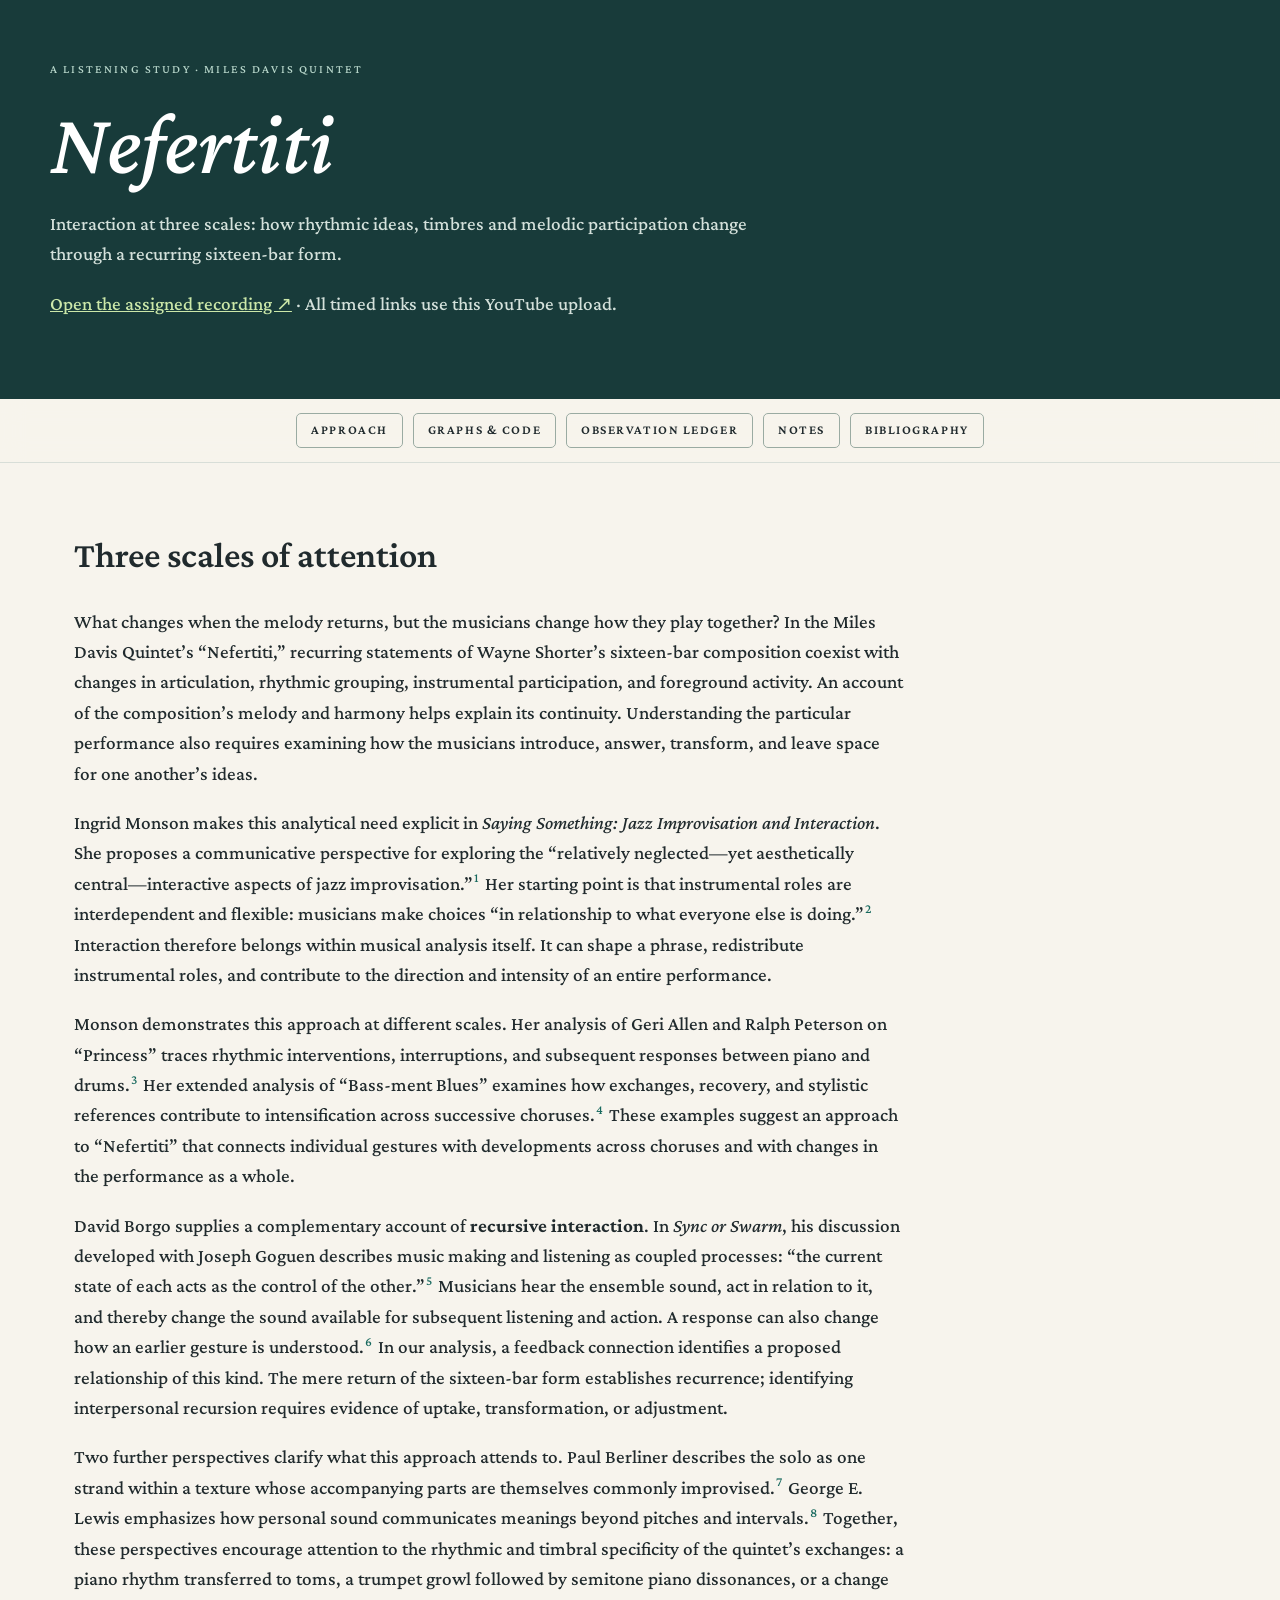
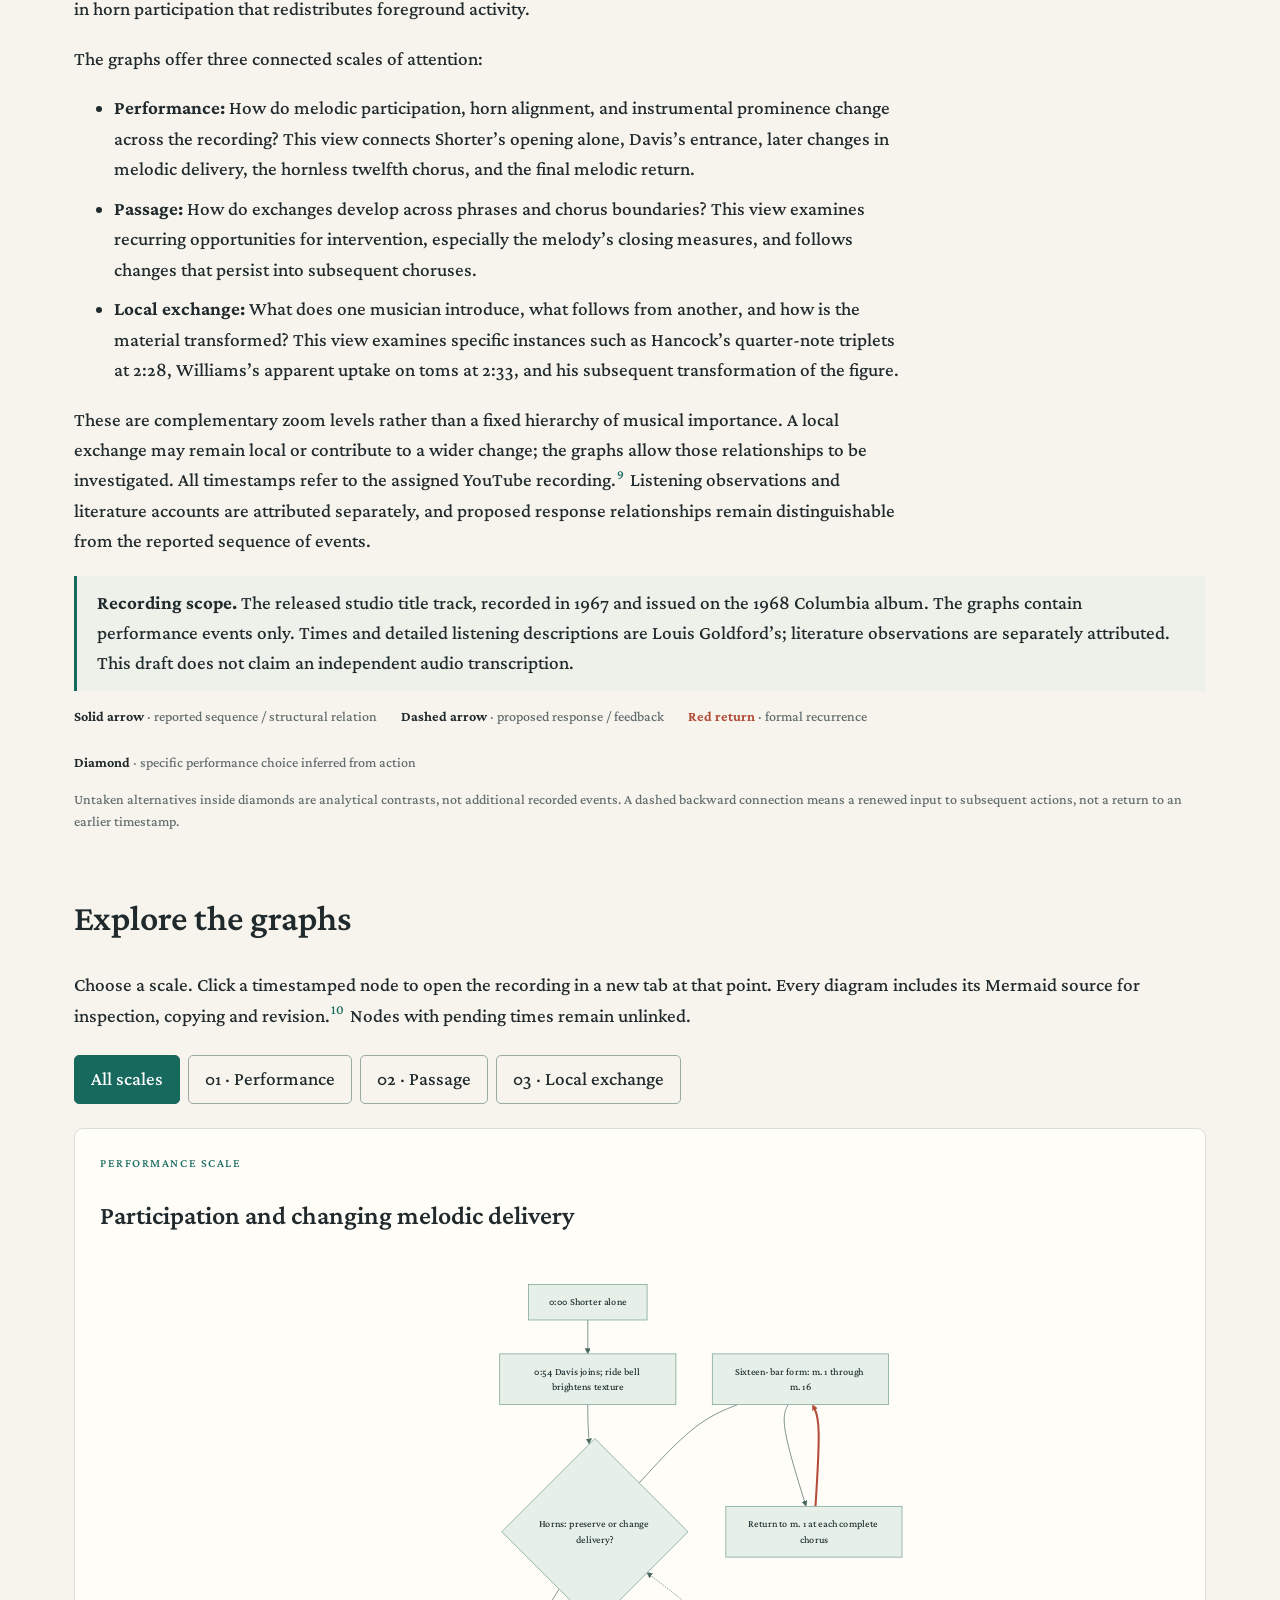
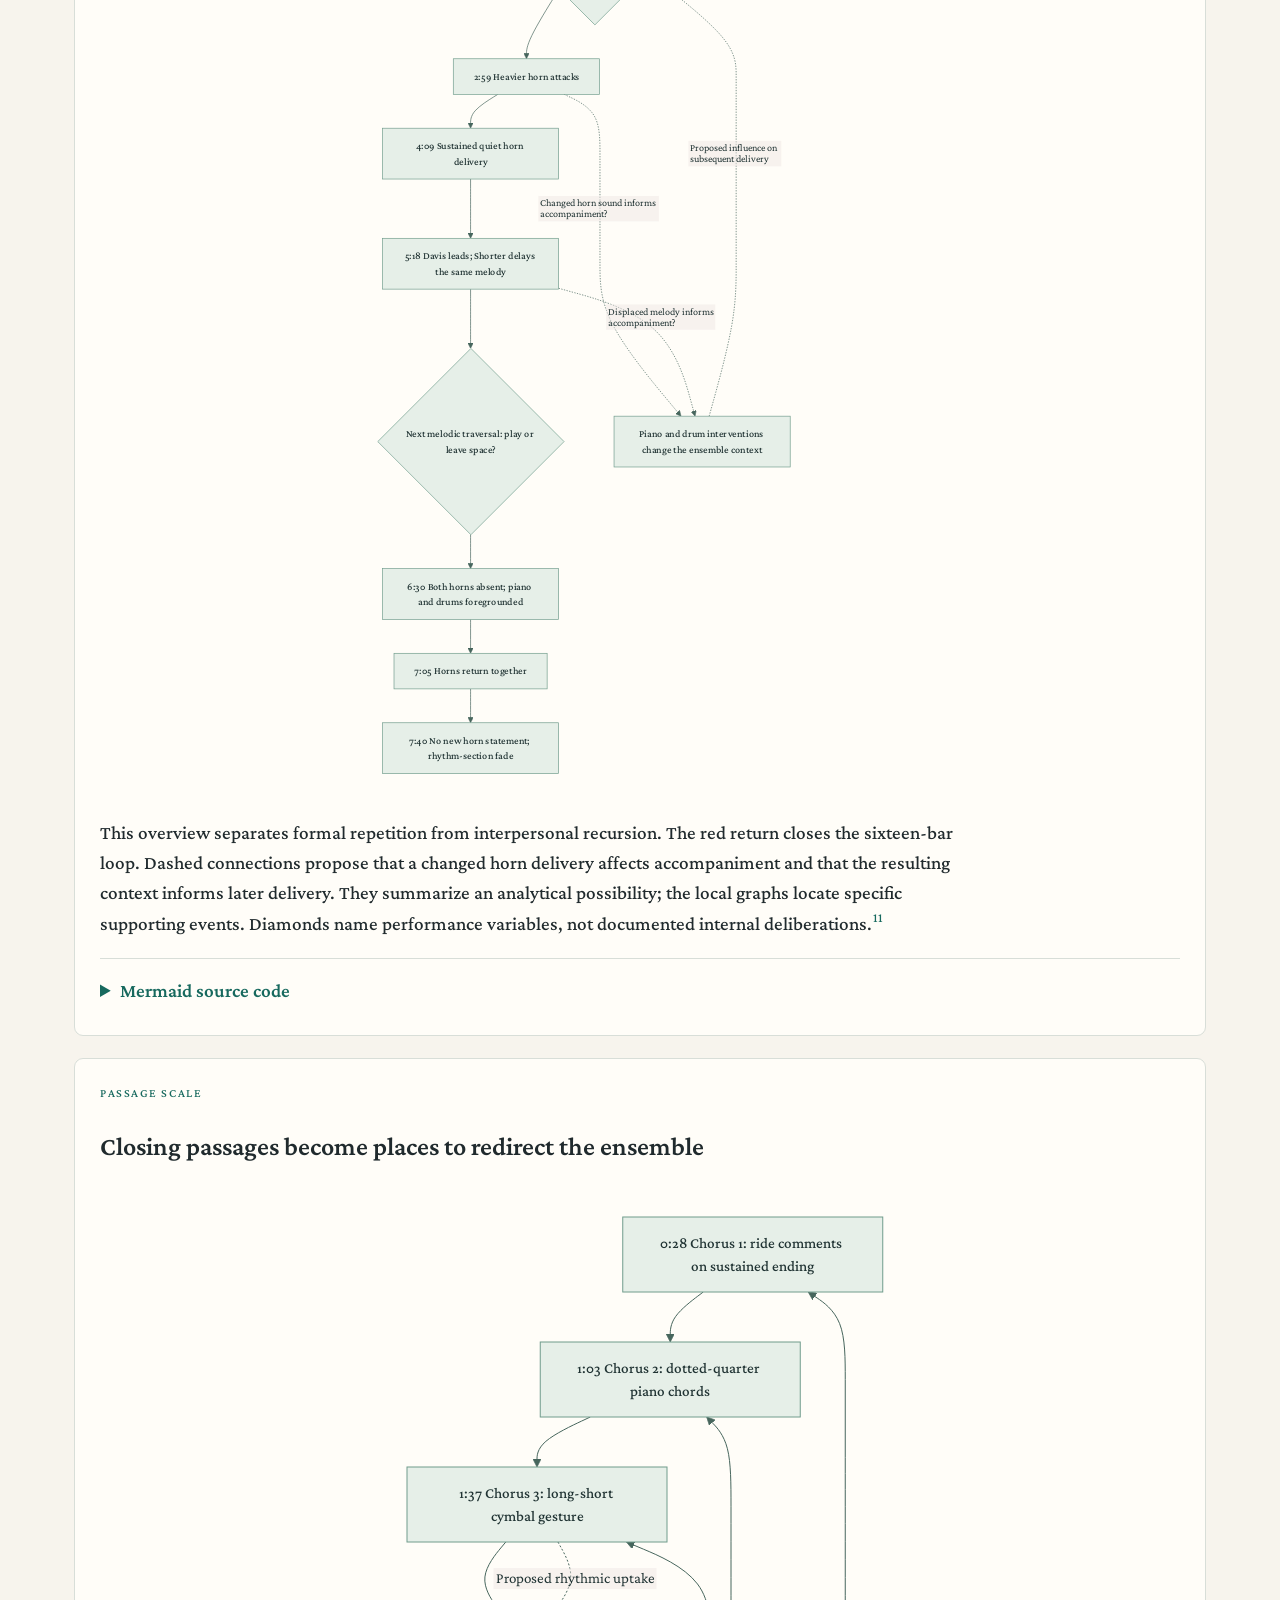
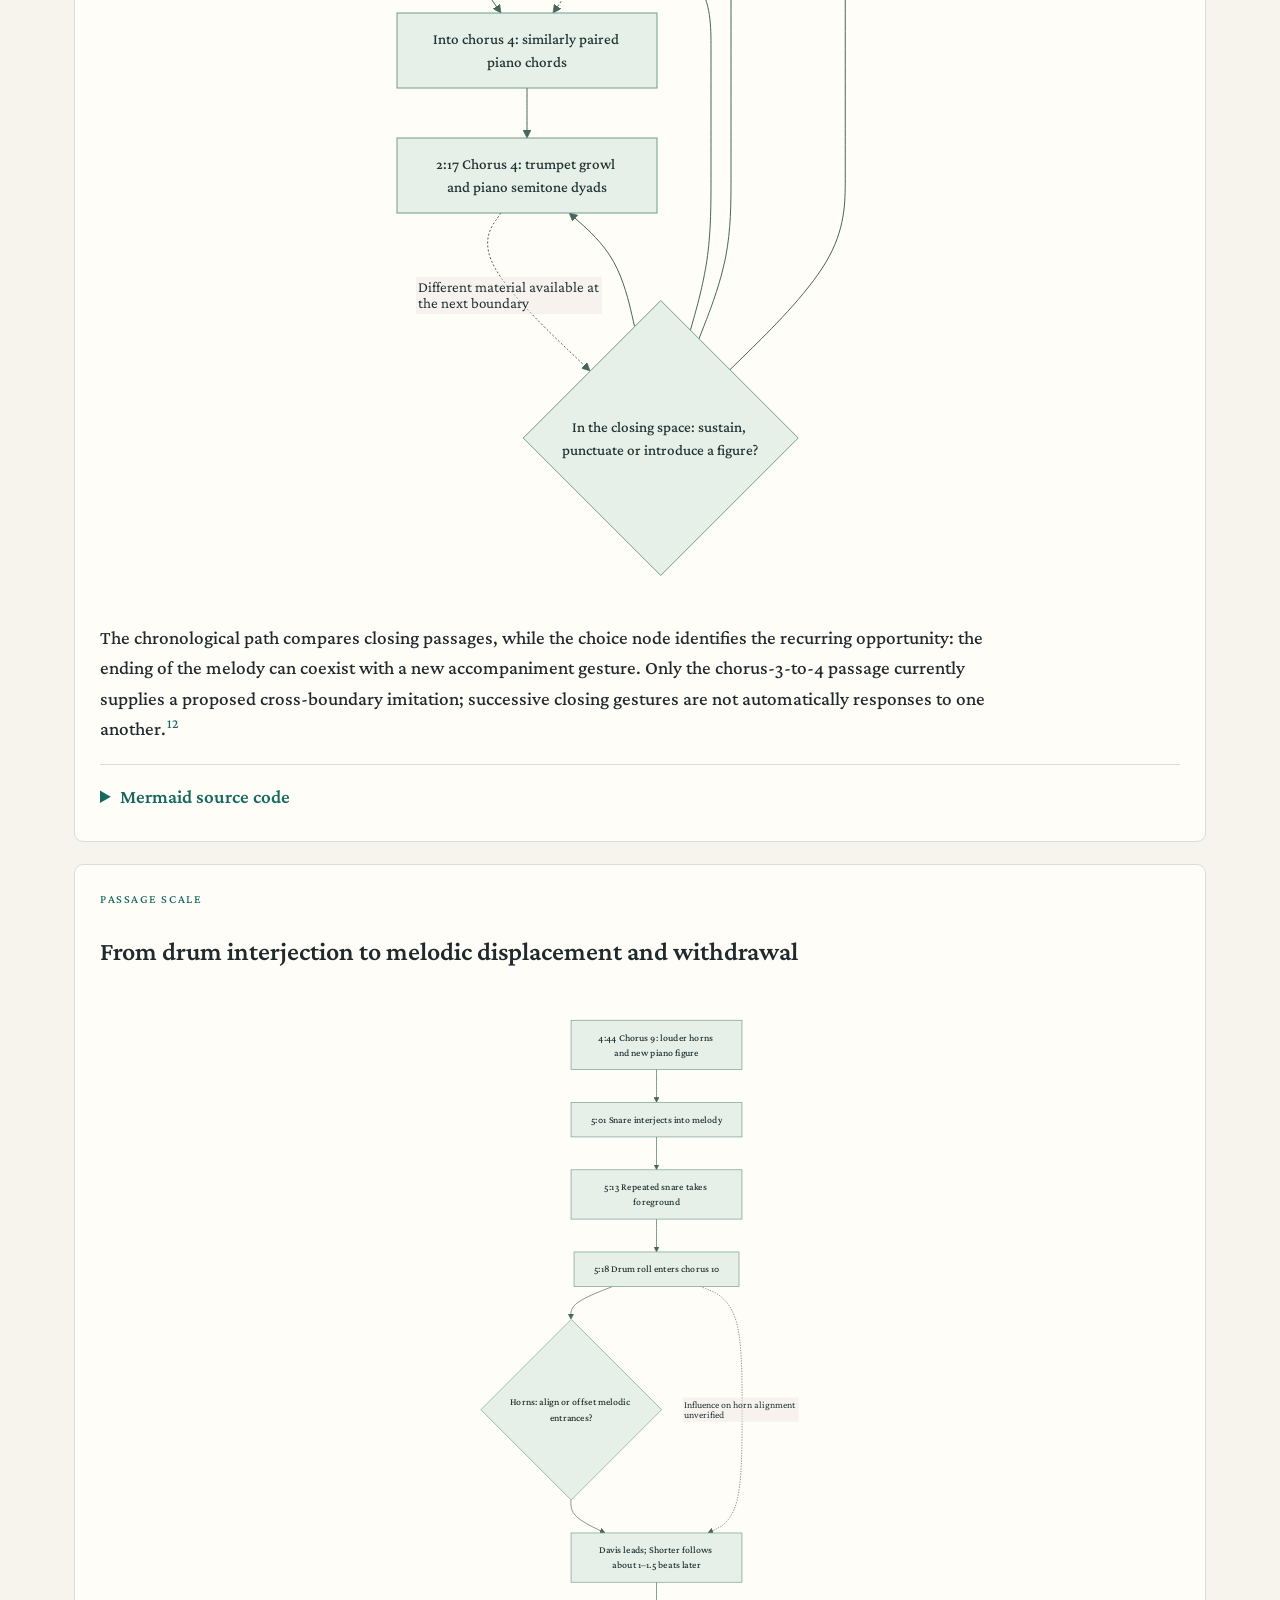
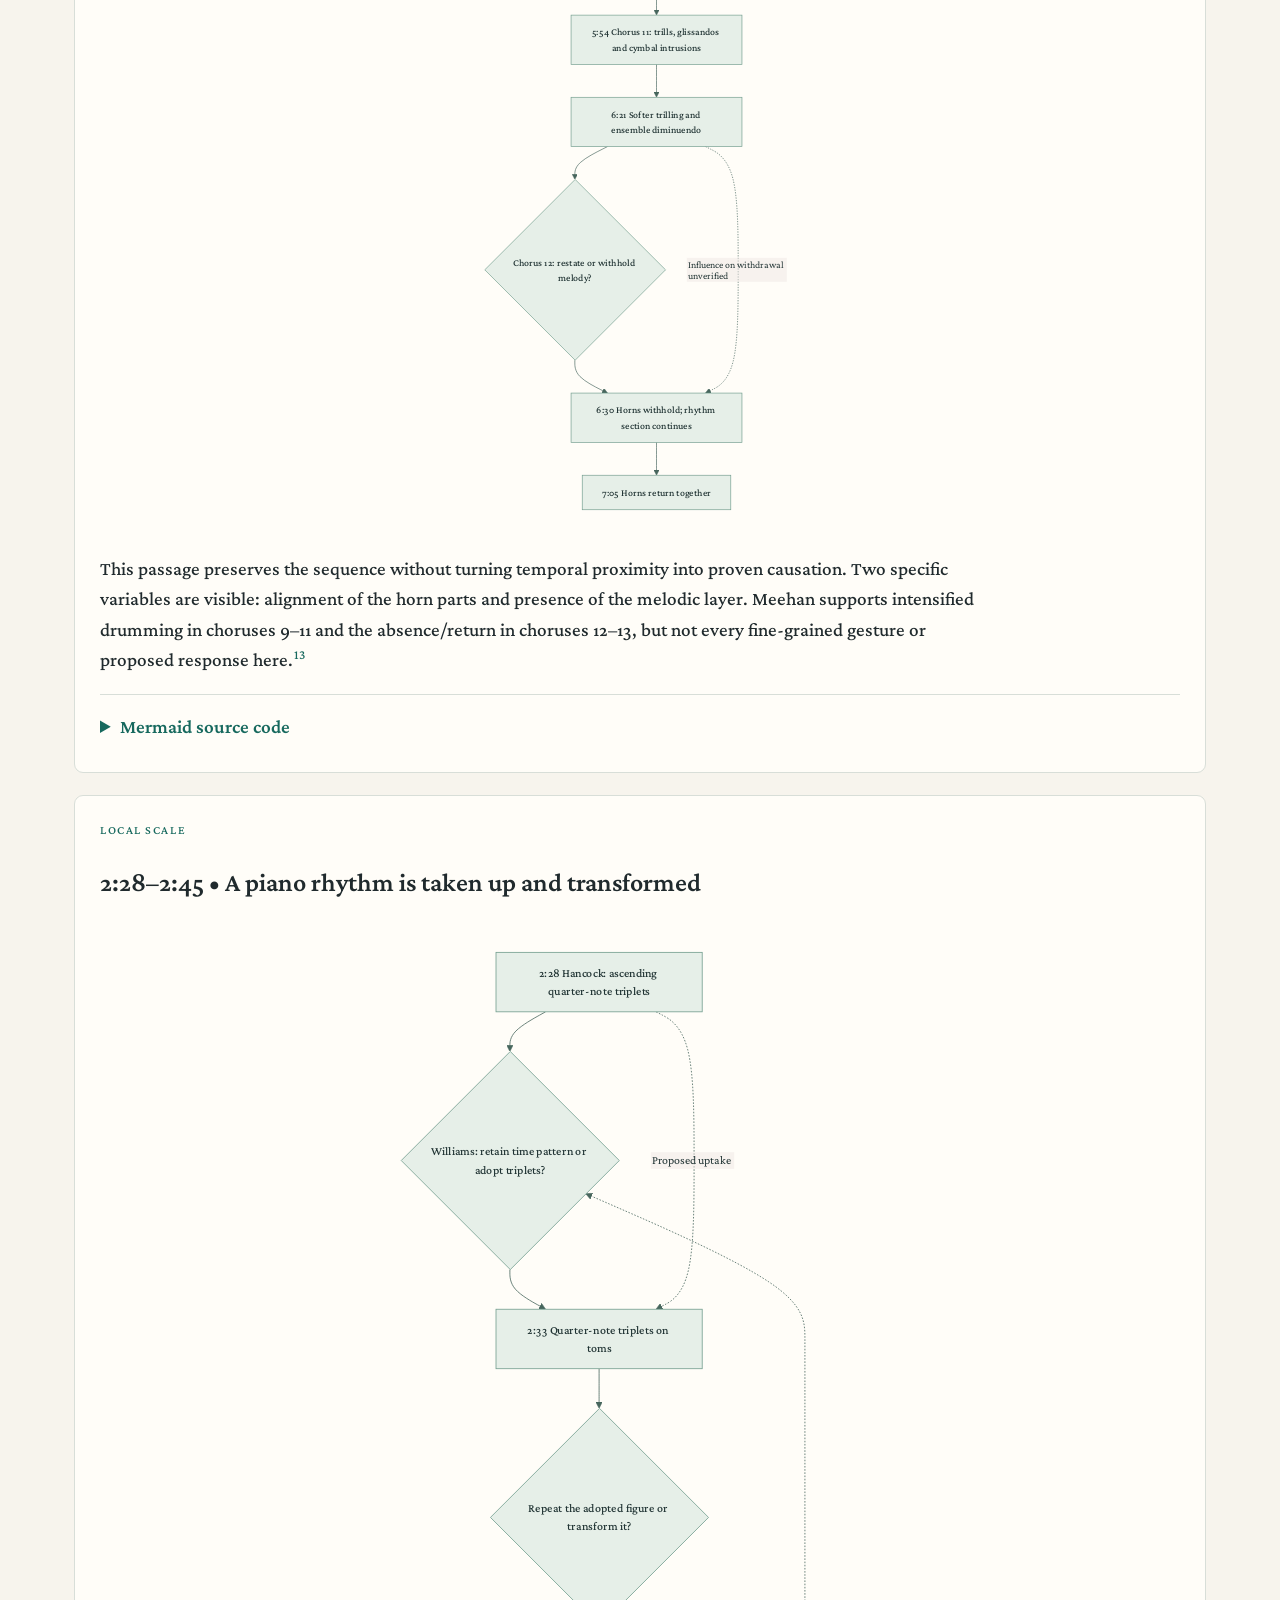
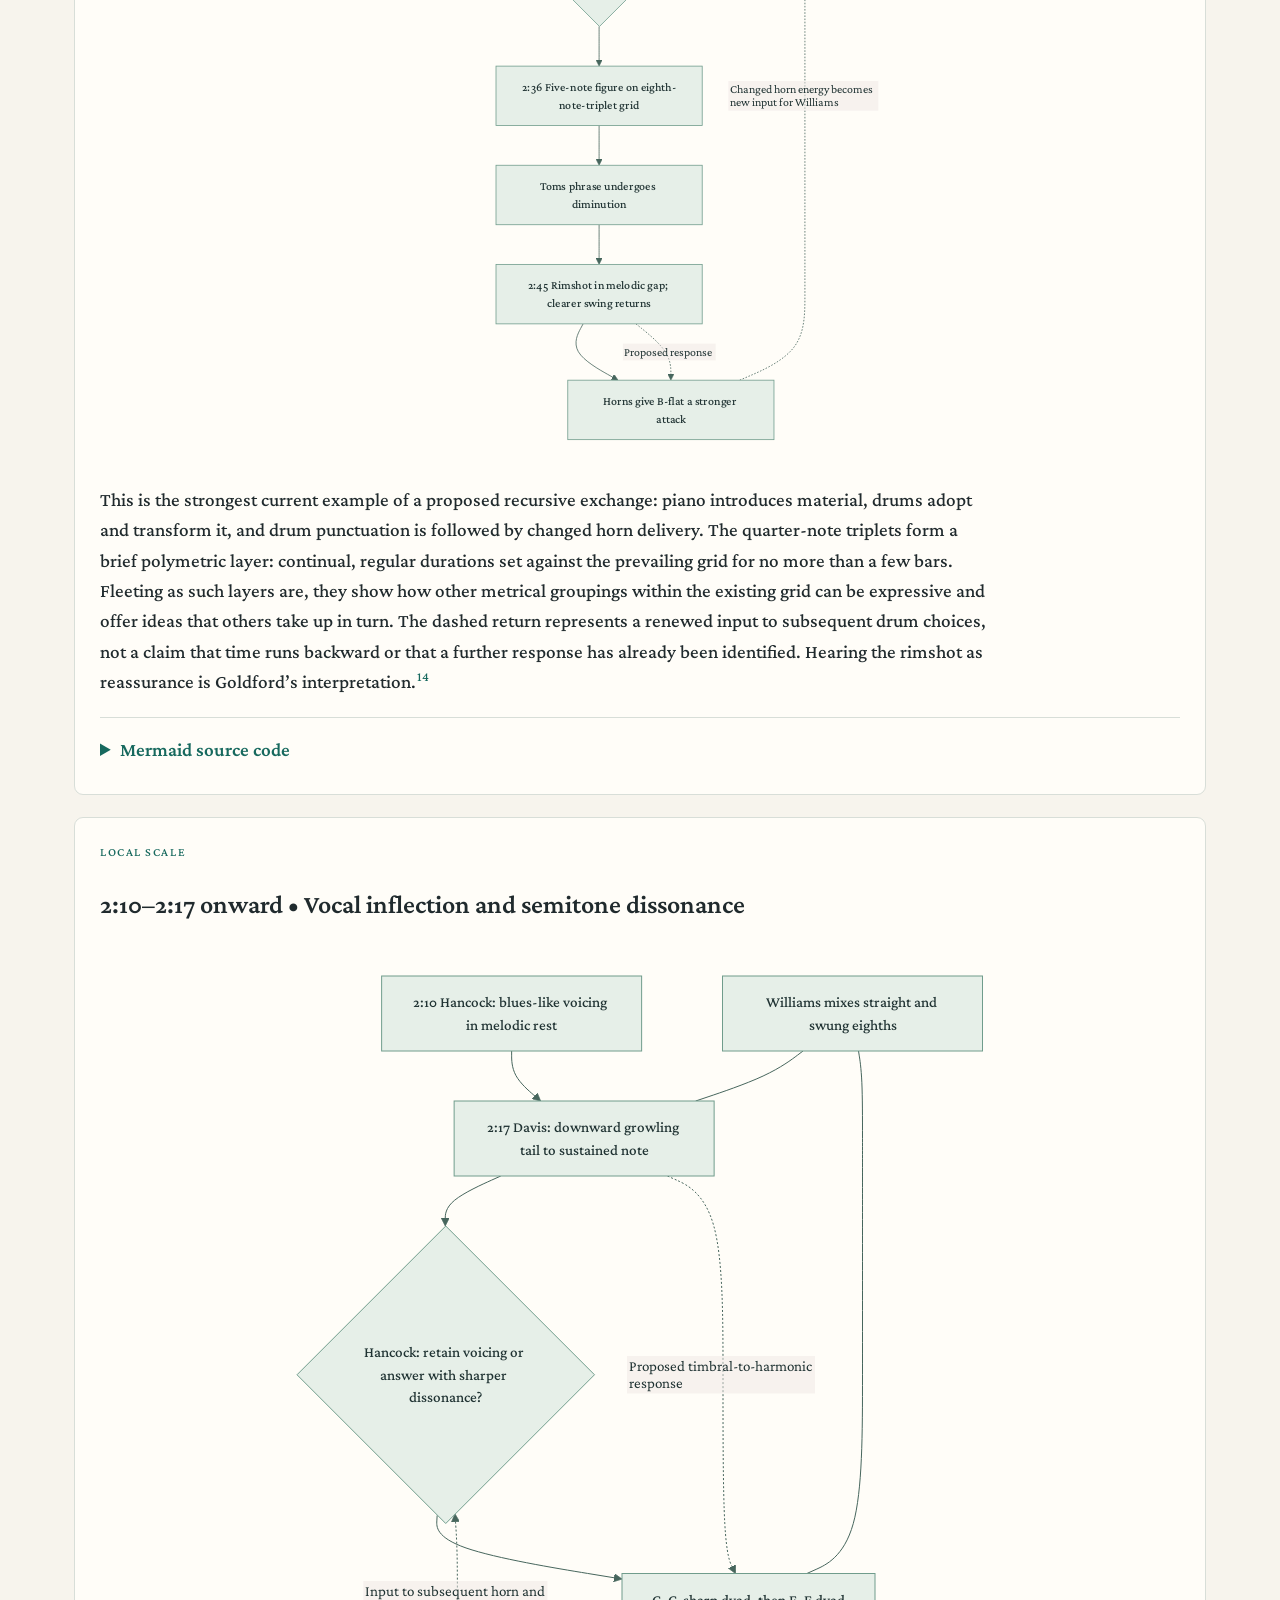
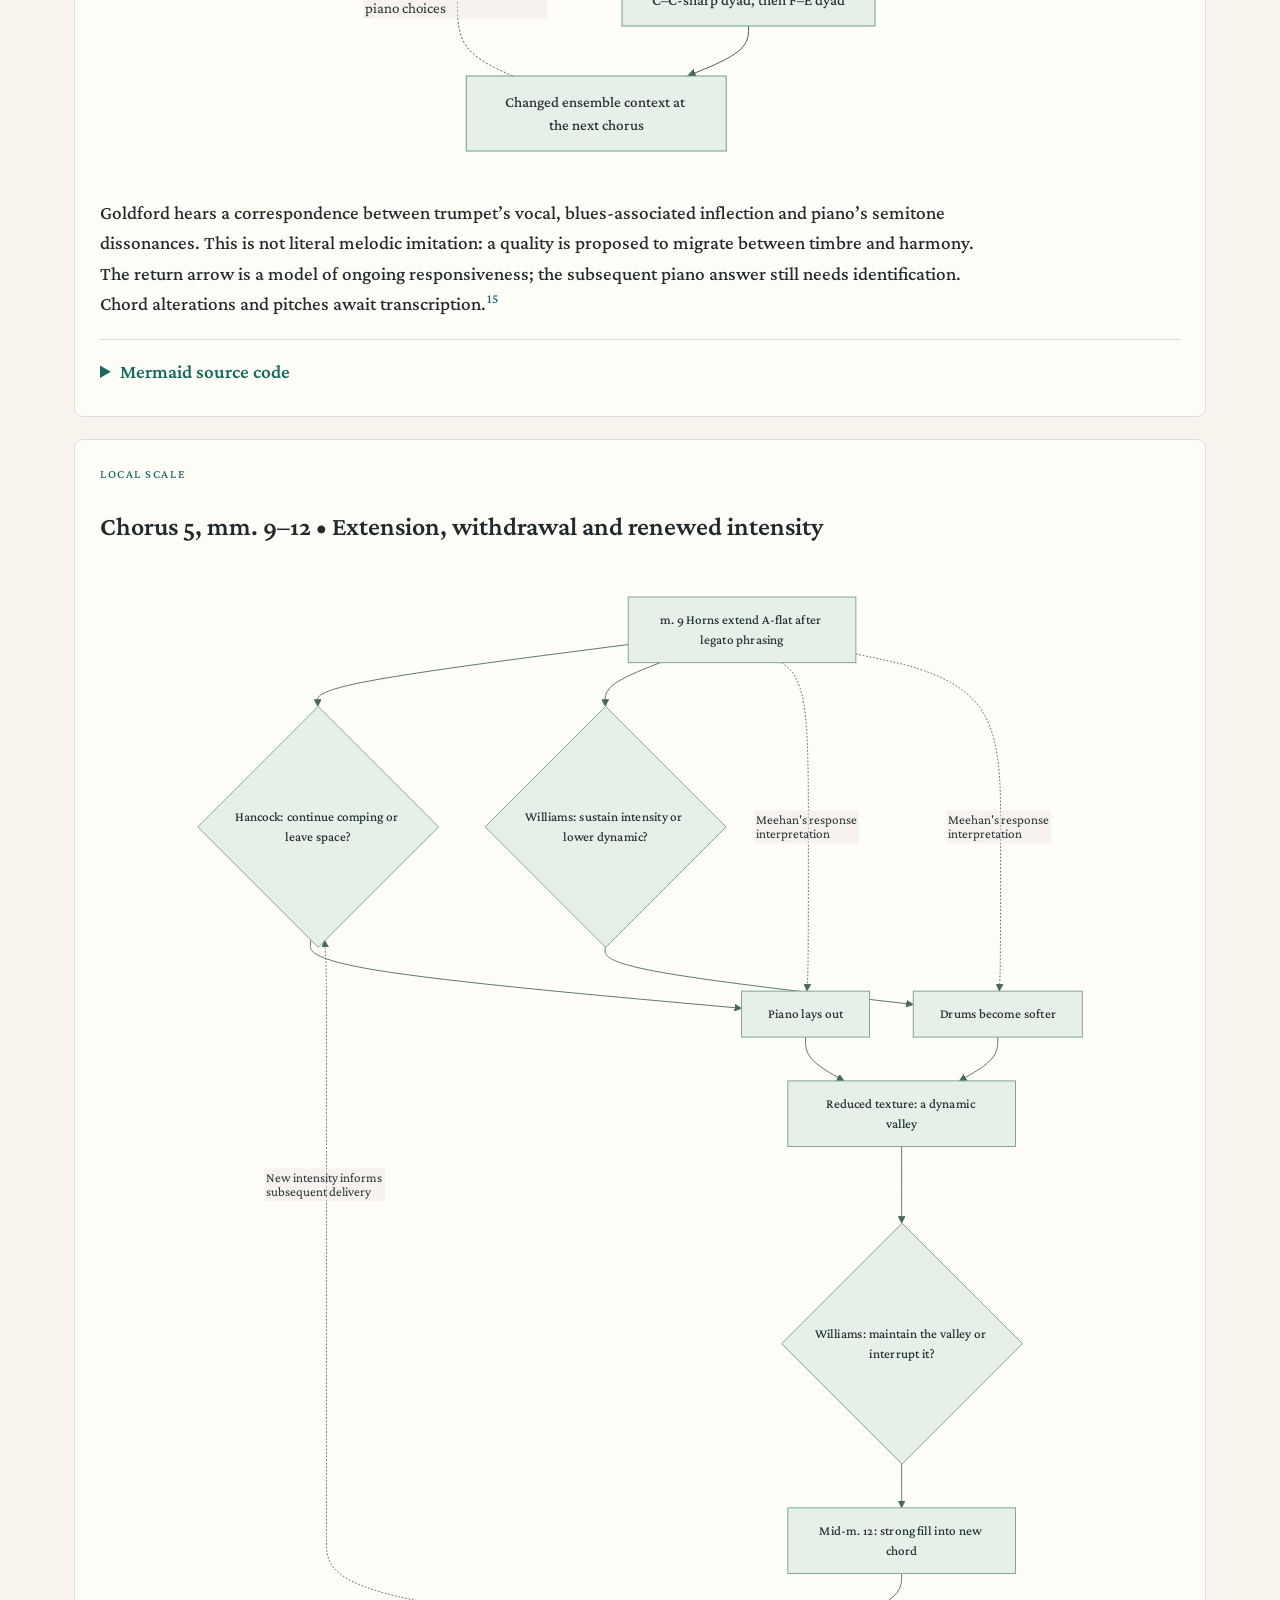
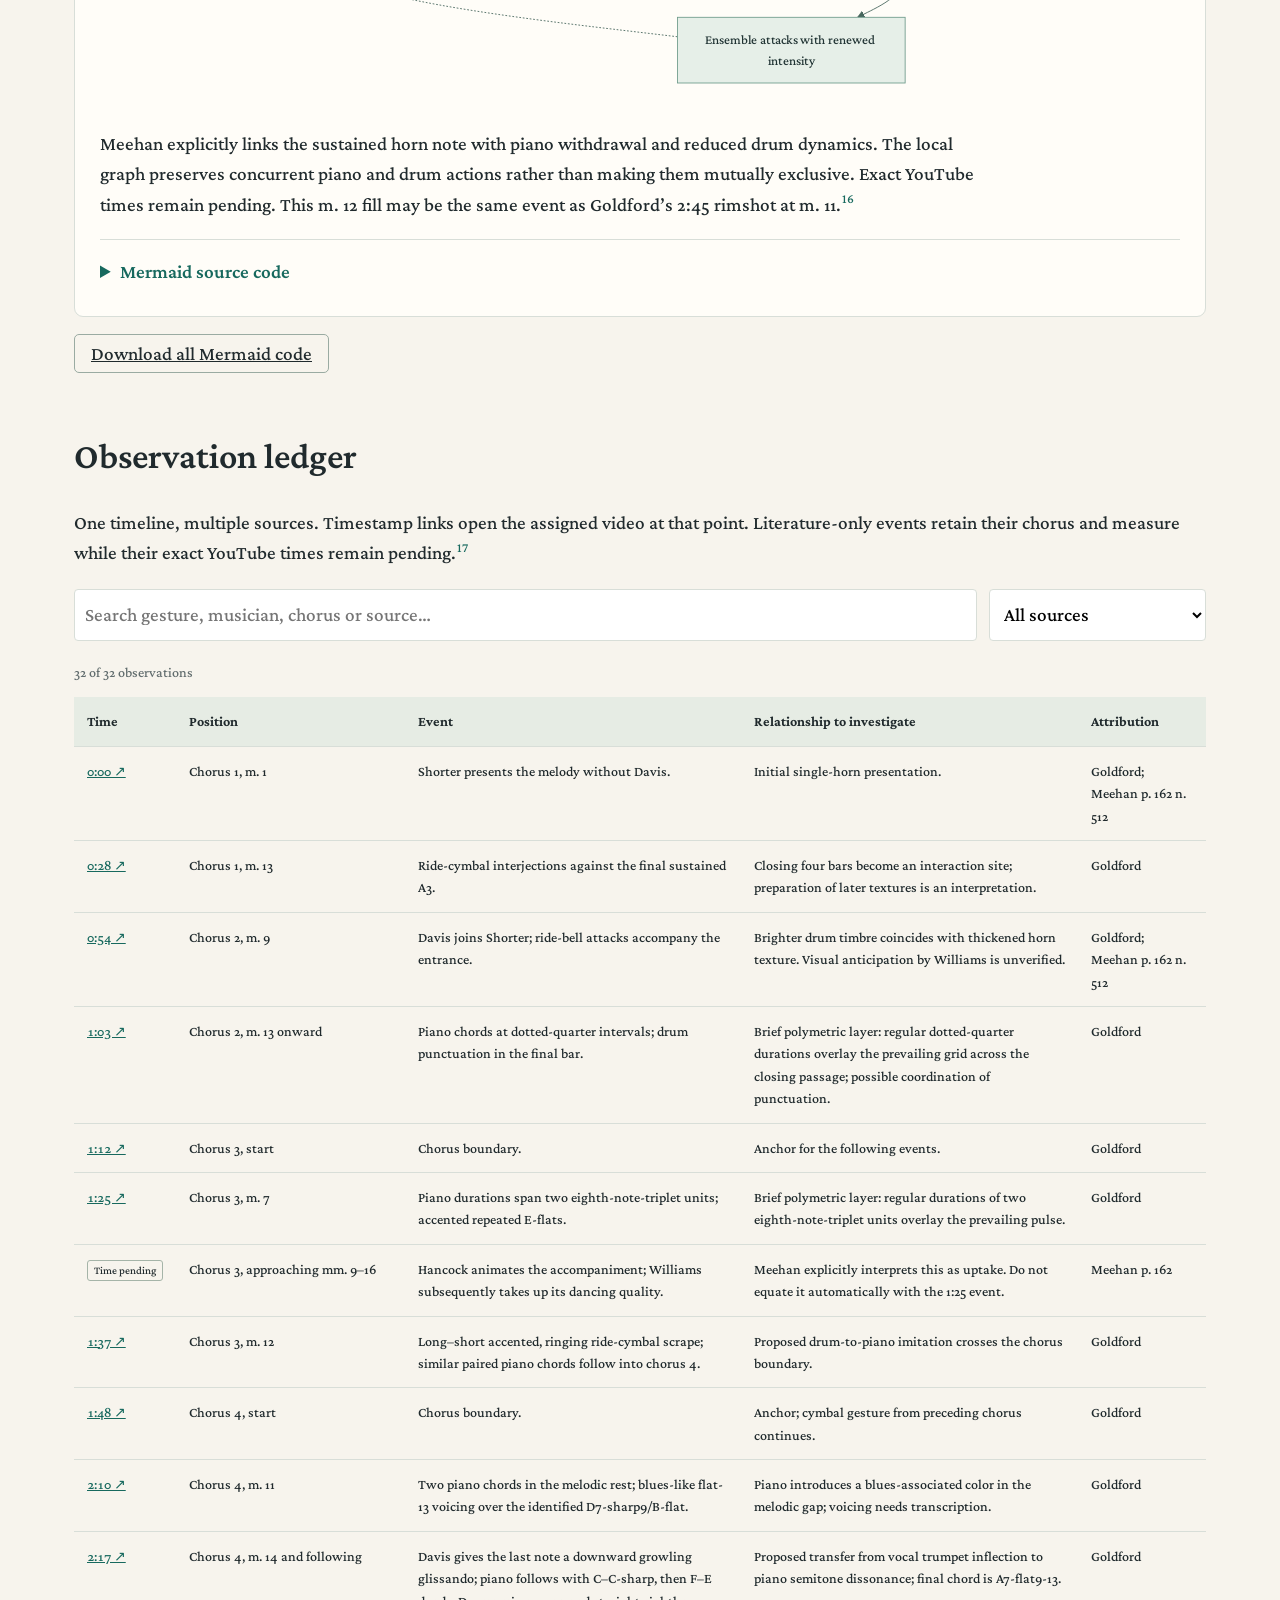
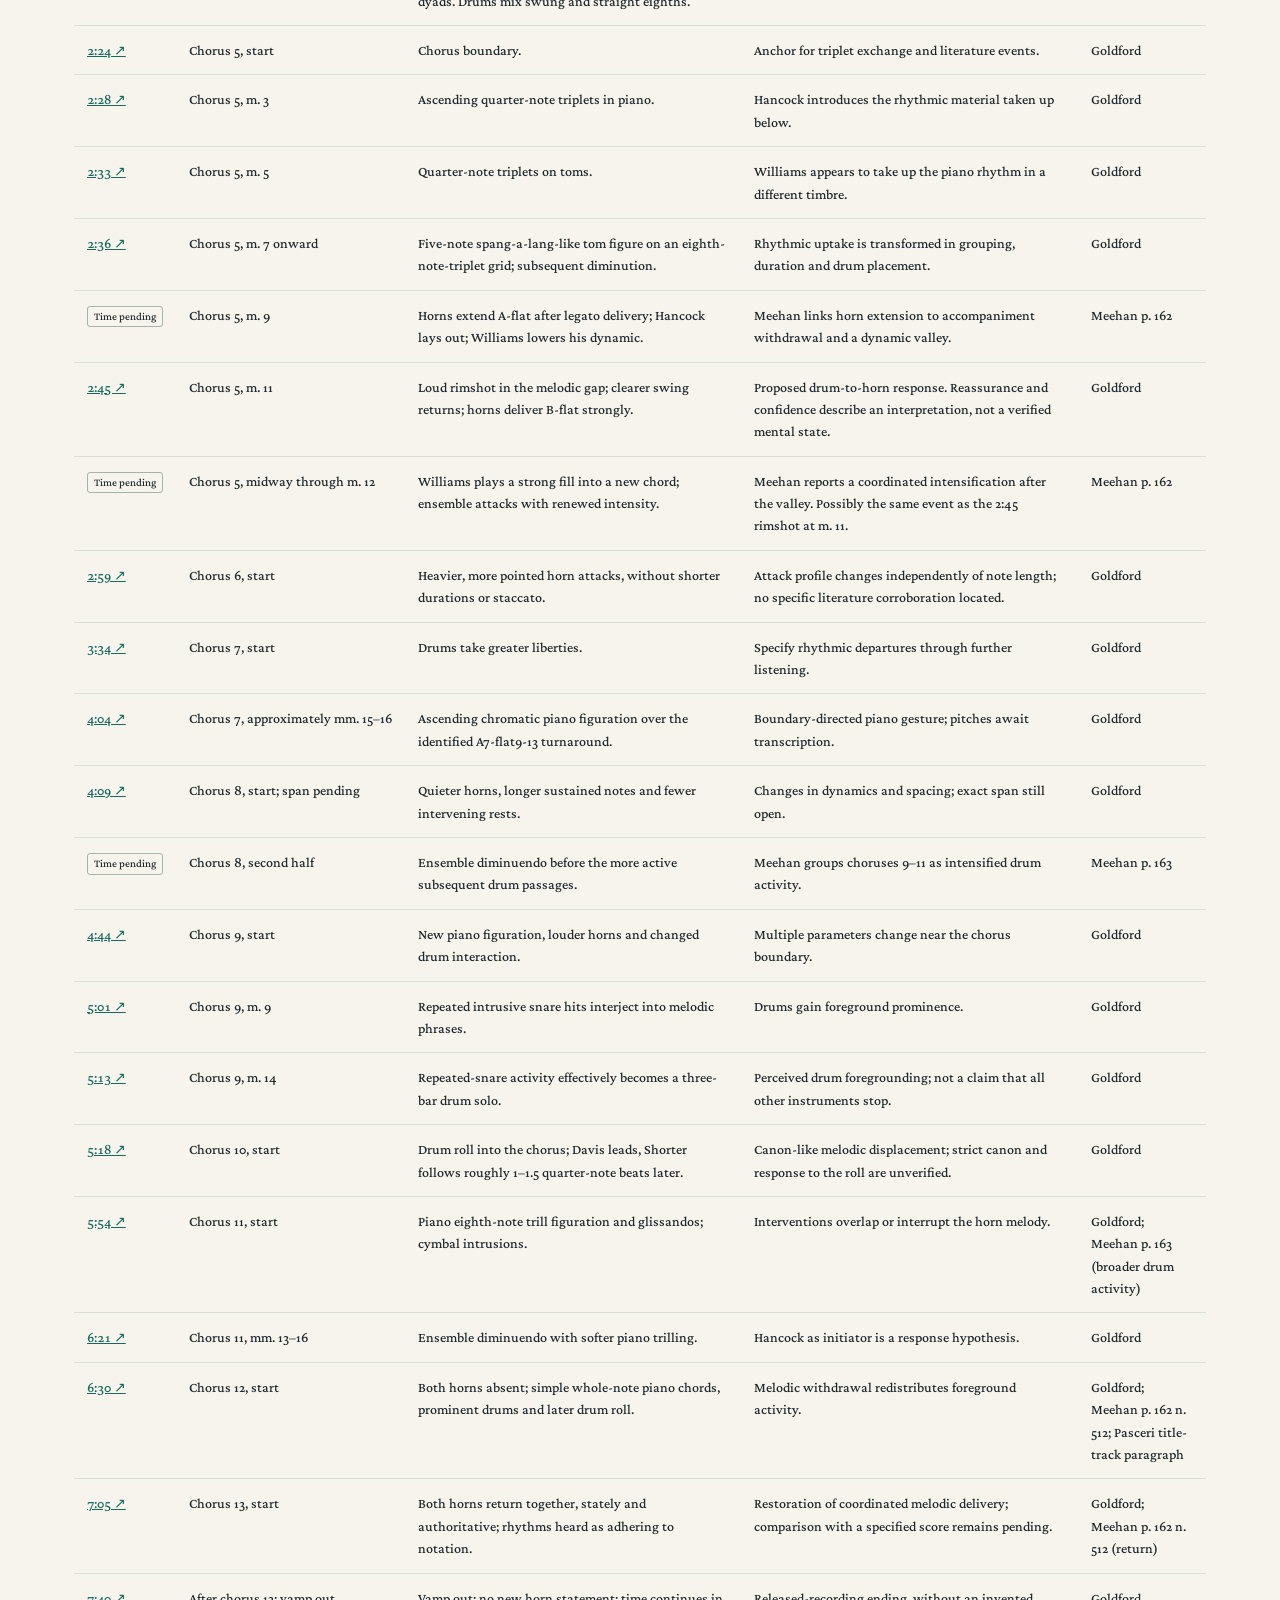
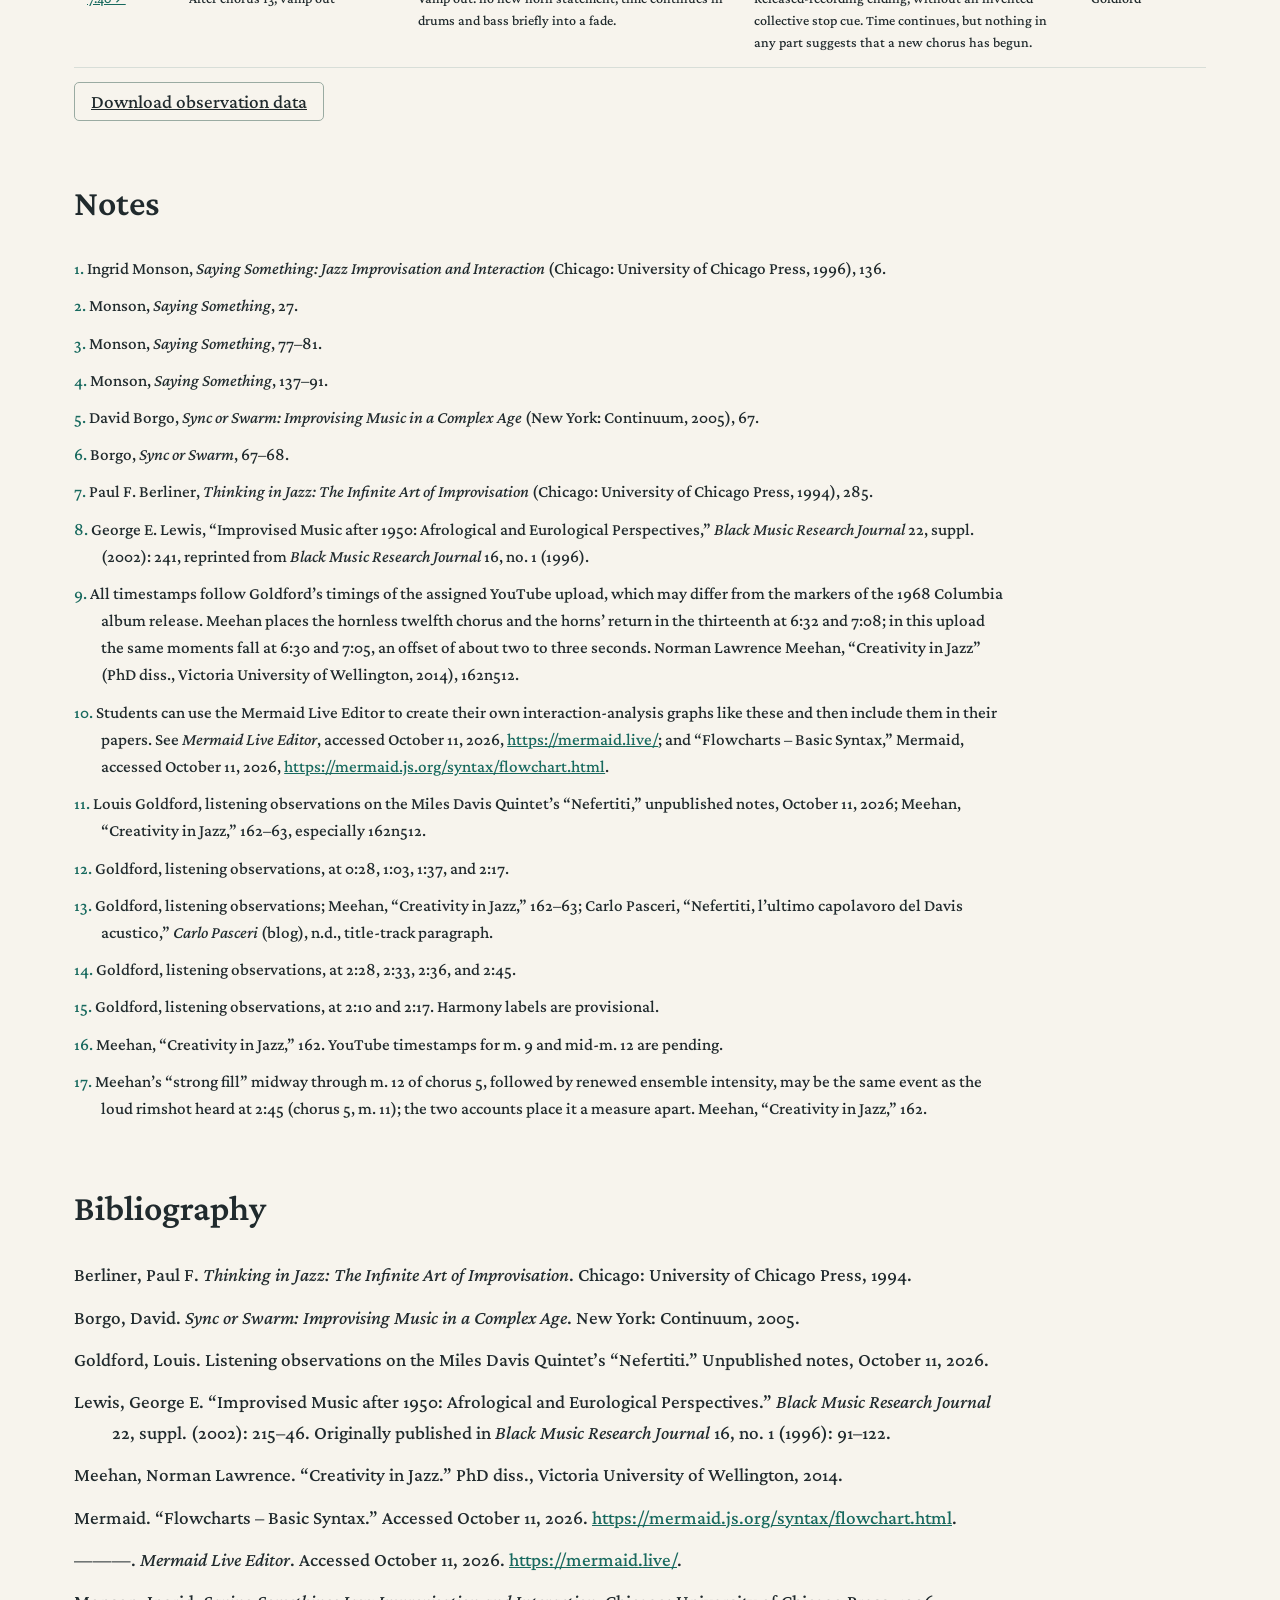
==== commit 0c026f0a: "new notes" ====
--- a/index.html
+++ b/index.html
@@ -23,6 +23,7 @@
       <a href="#approach">Approach</a>
       <a href="#graphs">Graphs & code</a>
       <a href="#observations">Observation ledger</a>
+      <a href="#notes">Notes</a>
       <a href="#sources">Bibliography</a>
     </nav>
     <main>
@@ -136,72 +137,6 @@
           events. A dashed backward connection means a renewed input to subsequent actions, not a
           return to an earlier timestamp.
         </p>
-        <aside class="footnotes" aria-labelledby="approach-notes">
-          <h3 id="approach-notes">Notes</h3>
-          <ol>
-            <li id="fn-1">
-              <a class="fn-back" href="#fnref-1" aria-label="Back to text for note 1">1.</a> Ingrid
-              Monson, <em>Saying Something: Jazz Improvisation and Interaction</em> (Chicago:
-              University of Chicago Press, 1996), 136.
-            </li>
-            <li id="fn-2">
-              <a class="fn-back" href="#fnref-2" aria-label="Back to text for note 2">2.</a> Monson,
-              <em>Saying Something</em>, 27.
-            </li>
-            <li id="fn-3">
-              <a class="fn-back" href="#fnref-3" aria-label="Back to text for note 3">3.</a> Monson,
-              <em>Saying Something</em>, 77–81.
-            </li>
-            <li id="fn-4">
-              <a class="fn-back" href="#fnref-4" aria-label="Back to text for note 4">4.</a> Monson,
-              <em>Saying Something</em>, 137–91.
-            </li>
-            <li id="fn-5">
-              <a class="fn-back" href="#fnref-5" aria-label="Back to text for note 5">5.</a> David
-              Borgo, <em>Sync or Swarm: Improvising Music in a Complex Age</em> (New York:
-              Continuum, 2005), 67.
-            </li>
-            <li id="fn-6">
-              <a class="fn-back" href="#fnref-6" aria-label="Back to text for note 6">6.</a> Borgo,
-              <em>Sync or Swarm</em>, 67–68.
-            </li>
-            <li id="fn-7">
-              <a class="fn-back" href="#fnref-7" aria-label="Back to text for note 7">7.</a> Paul F.
-              Berliner, <em>Thinking in Jazz: The Infinite Art of Improvisation</em> (Chicago:
-              University of Chicago Press, 1994), 285.
-            </li>
-            <li id="fn-8">
-              <a class="fn-back" href="#fnref-8" aria-label="Back to text for note 8">8.</a> George
-              E. Lewis, “Improvised Music after 1950: Afrological and Eurological Perspectives,”
-              <em>Black Music Research Journal</em> 22, suppl. (2002): 241, reprinted from <em>Black
-              Music Research Journal</em> 16, no. 1 (1996).
-            </li>
-            <li id="fn-9">
-              <a class="fn-back" href="#fnref-9" aria-label="Back to text for note 9">9.</a> All
-              timestamps follow Goldford’s timings of the assigned YouTube upload, which may differ
-              from the markers of the 1968 Columbia album release. Meehan places the hornless
-              twelfth chorus and the horns’ return in the thirteenth at 6:32 and 7:08; in this upload
-              the same moments fall at 6:30 and 7:05, an offset of about two to three seconds.
-              Norman Lawrence Meehan, “Creativity in Jazz” (PhD diss., Victoria University of
-              Wellington, 2014), 162n512.
-            </li>
-            <li id="fn-10">
-              <a class="fn-back" href="#fnref-10" aria-label="Back to text for note 10">10.</a>
-              Students can use the Mermaid Live Editor to create their own interaction-analysis
-              graphs like these and then include them in their papers. See <em>Mermaid Live
-              Editor</em>, accessed October 11, 2026,
-              <a href="https://mermaid.live/" target="_blank" rel="noopener">https://mermaid.live/</a>;
-              and “Flowcharts – Basic Syntax,” Mermaid, accessed October 11, 2026,
-              <a href="https://mermaid.js.org/syntax/flowchart.html" target="_blank" rel="noopener">https://mermaid.js.org/syntax/flowchart.html</a>.
-            </li>
-            <li id="fn-11">
-              <a class="fn-back" href="#fnref-11" aria-label="Back to text for note 11">11.</a>
-              Meehan’s “strong fill” midway through m. 12 of chorus 5, followed by renewed ensemble
-              intensity, may be the same event as the loud rimshot heard at 2:45 (chorus 5, m. 11);
-              the two accounts place it a measure apart. Meehan, “Creativity in Jazz,” 162.
-            </li>
-          </ol>
-        </aside>
       </section>
       <section id="graphs">
         <h2>Explore the graphs</h2>
@@ -224,7 +159,7 @@
         <p>
           One timeline, multiple sources. Timestamp links open the assigned video at that point.
           Literature-only events retain their chorus and measure while their exact YouTube times
-          remain pending.<sup class="fnref" id="fnref-11"><a href="#fn-11" aria-label="Note 11">11</a></sup>
+          remain pending.<sup class="fnref" id="fnref-17"><a href="#fn-17" aria-label="Note 17">17</a></sup>
         </p>
         <div class="filters">
           <input
@@ -257,6 +192,100 @@
         </div>
         <p><a class="download" href="observations.json" download>Download observation data</a></p>
       </section>
+      <section id="notes">
+        <h2>Notes</h2>
+        <ol class="footnotes">
+          <li id="fn-1">
+            <a class="fn-back" href="#fnref-1" aria-label="Back to text for note 1">1.</a> Ingrid
+            Monson, <em>Saying Something: Jazz Improvisation and Interaction</em> (Chicago:
+            University of Chicago Press, 1996), 136.
+          </li>
+          <li id="fn-2">
+            <a class="fn-back" href="#fnref-2" aria-label="Back to text for note 2">2.</a> Monson,
+            <em>Saying Something</em>, 27.
+          </li>
+          <li id="fn-3">
+            <a class="fn-back" href="#fnref-3" aria-label="Back to text for note 3">3.</a> Monson,
+            <em>Saying Something</em>, 77–81.
+          </li>
+          <li id="fn-4">
+            <a class="fn-back" href="#fnref-4" aria-label="Back to text for note 4">4.</a> Monson,
+            <em>Saying Something</em>, 137–91.
+          </li>
+          <li id="fn-5">
+            <a class="fn-back" href="#fnref-5" aria-label="Back to text for note 5">5.</a> David
+            Borgo, <em>Sync or Swarm: Improvising Music in a Complex Age</em> (New York:
+            Continuum, 2005), 67.
+          </li>
+          <li id="fn-6">
+            <a class="fn-back" href="#fnref-6" aria-label="Back to text for note 6">6.</a> Borgo,
+            <em>Sync or Swarm</em>, 67–68.
+          </li>
+          <li id="fn-7">
+            <a class="fn-back" href="#fnref-7" aria-label="Back to text for note 7">7.</a> Paul F.
+            Berliner, <em>Thinking in Jazz: The Infinite Art of Improvisation</em> (Chicago:
+            University of Chicago Press, 1994), 285.
+          </li>
+          <li id="fn-8">
+            <a class="fn-back" href="#fnref-8" aria-label="Back to text for note 8">8.</a> George
+            E. Lewis, “Improvised Music after 1950: Afrological and Eurological Perspectives,”
+            <em>Black Music Research Journal</em> 22, suppl. (2002): 241, reprinted from <em>Black
+            Music Research Journal</em> 16, no. 1 (1996).
+          </li>
+          <li id="fn-9">
+            <a class="fn-back" href="#fnref-9" aria-label="Back to text for note 9">9.</a> All
+            timestamps follow Goldford’s timings of the assigned YouTube upload, which may differ
+            from the markers of the 1968 Columbia album release. Meehan places the hornless
+            twelfth chorus and the horns’ return in the thirteenth at 6:32 and 7:08; in this upload
+            the same moments fall at 6:30 and 7:05, an offset of about two to three seconds.
+            Norman Lawrence Meehan, “Creativity in Jazz” (PhD diss., Victoria University of
+            Wellington, 2014), 162n512.
+          </li>
+          <li id="fn-10">
+            <a class="fn-back" href="#fnref-10" aria-label="Back to text for note 10">10.</a>
+            Students can use the Mermaid Live Editor to create their own interaction-analysis
+            graphs like these and then include them in their papers. See <em>Mermaid Live
+            Editor</em>, accessed October 11, 2026,
+            <a href="https://mermaid.live/" target="_blank" rel="noopener">https://mermaid.live/</a>;
+            and “Flowcharts – Basic Syntax,” Mermaid, accessed October 11, 2026,
+            <a href="https://mermaid.js.org/syntax/flowchart.html" target="_blank" rel="noopener">https://mermaid.js.org/syntax/flowchart.html</a>.
+          </li>
+          <li id="fn-11">
+            <a class="fn-back" href="#fnref-11" aria-label="Back to text for note 11">11.</a> Louis
+            Goldford, listening observations on the Miles Davis Quintet’s “Nefertiti,” unpublished
+            notes, October 11, 2026; Meehan, “Creativity in Jazz,” 162–63, especially 162n512.
+          </li>
+          <li id="fn-12">
+            <a class="fn-back" href="#fnref-12" aria-label="Back to text for note 12">12.</a>
+            Goldford, listening observations, at 0:28, 1:03, 1:37, and 2:17.
+          </li>
+          <li id="fn-13">
+            <a class="fn-back" href="#fnref-13" aria-label="Back to text for note 13">13.</a>
+            Goldford, listening observations; Meehan, “Creativity in Jazz,” 162–63; Carlo Pasceri,
+            “Nefertiti, l’ultimo capolavoro del Davis acustico,” <em>Carlo Pasceri</em> (blog),
+            n.d., title-track paragraph.
+          </li>
+          <li id="fn-14">
+            <a class="fn-back" href="#fnref-14" aria-label="Back to text for note 14">14.</a>
+            Goldford, listening observations, at 2:28, 2:33, 2:36, and 2:45.
+          </li>
+          <li id="fn-15">
+            <a class="fn-back" href="#fnref-15" aria-label="Back to text for note 15">15.</a>
+            Goldford, listening observations, at 2:10 and 2:17. Harmony labels are provisional.
+          </li>
+          <li id="fn-16">
+            <a class="fn-back" href="#fnref-16" aria-label="Back to text for note 16">16.</a>
+            Meehan, “Creativity in Jazz,” 162. YouTube timestamps for m. 9 and mid-m. 12 are
+            pending.
+          </li>
+          <li id="fn-17">
+            <a class="fn-back" href="#fnref-17" aria-label="Back to text for note 17">17.</a>
+            Meehan’s “strong fill” midway through m. 12 of chorus 5, followed by renewed ensemble
+            intensity, may be the same event as the loud rimshot heard at 2:45 (chorus 5, m. 11);
+            the two accounts place it a measure apart. Meehan, “Creativity in Jazz,” 162.
+          </li>
+        </ol>
+      </section>
       <section id="sources">
         <h2>Bibliography</h2>
         <ul class="bibliography">
@@ -332,6 +361,7 @@
         {
           id: "overview",
           scale: "performance",
+          note: 11,
           title: "Participation and changing melodic delivery",
           code: 'flowchart TD\n A["0:00 Shorter alone"] --> B["0:54 Davis joins; ride bell brightens texture"]\n B --> C{"Horns: preserve or change delivery?"}\n C --> D["2:59 Heavier horn attacks"]\n D --> D2["4:09 Sustained quiet horn delivery"]\n D2 --> E["5:18 Davis leads; Shorter delays the same melody"]\n E --> F{"Next melodic traversal: play or leave space?"}\n F --> G["6:30 Both horns absent; piano and drums foregrounded"]\n G --> H["7:05 Horns return together"]\n H --> I["7:40 No new horn statement; rhythm-section fade"]\n R["Sixteen-bar form: m. 1 through m. 16"] --> S["Return to m. 1 at each complete chorus"]\n S --> R\n R --- C\n P["Piano and drum interventions change the ensemble context"] -. "Proposed influence on subsequent delivery" .-> C\n D -. "Changed horn sound informs accompaniment?" .-> P\n E -. "Displaced melody informs accompaniment?" .-> P\n linkStyle 10 stroke:#b34c38,stroke-width:3px\n',
           prose:
@@ -391,6 +421,7 @@
         {
           id: "boundaries",
           scale: "passage",
+          note: 12,
           title: "Closing passages become places to redirect the ensemble",
           code: 'flowchart TD\n A["0:28 Chorus 1: ride comments on sustained ending"] --> B["1:03 Chorus 2: dotted-quarter piano chords"]\n B --> C["1:37 Chorus 3: long-short cymbal gesture"]\n C --> D["Into chorus 4: similarly paired piano chords"]\n D --> E["2:17 Chorus 4: trumpet growl and piano semitone dyads"]\n C -. "Proposed rhythmic uptake" .-> D\n Q{"In the closing space: sustain, punctuate or introduce a figure?"} --> A\n Q --> B\n Q --> C\n Q --> E\n E -. "Different material available at the next boundary" .-> Q\n',
           prose:
@@ -426,6 +457,7 @@
         {
           id: "late",
           scale: "passage",
+          note: 13,
           title: "From drum interjection to melodic displacement and withdrawal",
           code: 'flowchart TD\n A["4:44 Chorus 9: louder horns and new piano figure"] --> B["5:01 Snare interjects into melody"]\n B --> C["5:13 Repeated snare takes foreground"]\n C --> D["5:18 Drum roll enters chorus 10"]\n D --> E{"Horns: align or offset melodic entrances?"}\n E --> F["Davis leads; Shorter follows about 1–1.5 beats later"]\n F --> G["5:54 Chorus 11: trills, glissandos and cymbal intrusions"]\n G --> H["6:21 Softer trilling and ensemble diminuendo"]\n H --> I{"Chorus 12: restate or withhold melody?"}\n I --> J["6:30 Horns withhold; rhythm section continues"]\n J --> K["7:05 Horns return together"]\n D -. "Influence on horn alignment unverified" .-> F\n H -. "Influence on withdrawal unverified" .-> J\n',
           prose:
@@ -485,6 +517,7 @@
         {
           id: "triplets",
           scale: "local",
+          note: 14,
           title: "2:28–2:45 • A piano rhythm is taken up and transformed",
           code: 'flowchart TD\n A["2:28 Hancock: ascending quarter-note triplets"] --> B{"Williams: retain time pattern or adopt triplets?"}\n B --> C["2:33 Quarter-note triplets on toms"]\n C --> D{"Repeat the adopted figure or transform it?"}\n D --> E["2:36 Five-note figure on eighth-note-triplet grid"]\n E --> F["Toms phrase undergoes diminution"]\n F --> G["2:45 Rimshot in melodic gap; clearer swing returns"]\n G --> H["Horns give B-flat a stronger attack"]\n A -. "Proposed uptake" .-> C\n G -. "Proposed response" .-> H\n H -. "Changed horn energy becomes new input for Williams" .-> B\n',
           prose:
@@ -520,6 +553,7 @@
         {
           id: "blues",
           scale: "local",
+          note: 15,
           title: "2:10–2:17 onward • Vocal inflection and semitone dissonance",
           code: 'flowchart TD\n A["2:10 Hancock: blues-like voicing in melodic rest"] --> B["2:17 Davis: downward growling tail to sustained note"]\n B --> C{"Hancock: retain voicing or answer with sharper dissonance?"}\n C --> D["C–C-sharp dyad, then F–E dyad"]\n B -. "Proposed timbral-to-harmonic response" .-> D\n T["Williams mixes straight and swung eighths"] --- B\n T --- D\n D --> E["Changed ensemble context at the next chorus"]\n E -. "Input to subsequent horn and piano choices" .-> C\n',
           prose:
@@ -543,6 +577,7 @@
         {
           id: "valley",
           scale: "local",
+          note: 16,
           title: "Chorus 5, mm. 9–12 • Extension, withdrawal and renewed intensity",
           code: 'flowchart TD\n A["m. 9 Horns extend A-flat after legato phrasing"] --> B{"Hancock: continue comping or leave space?"}\n B --> C["Piano lays out"]\n A --> D{"Williams: sustain intensity or lower dynamic?"}\n D --> E["Drums become softer"]\n C --> F["Reduced texture: a dynamic valley"]\n E --> F\n F --> G{"Williams: maintain the valley or interrupt it?"}\n G --> H["Mid-m. 12: strong fill into new chord"]\n H --> I["Ensemble attacks with renewed intensity"]\n A -. "Meehan\'s response interpretation" .-> C\n A -. "Meehan\'s response interpretation" .-> E\n I -. "New intensity informs subsequent delivery" .-> B\n',
           prose:
@@ -843,7 +878,7 @@
         const a = document.createElement("article");
         a.dataset.scale = g.scale;
         a.id = g.id;
-        a.innerHTML = `<div class="kicker">${esc(g.scale)} scale</div><h3>${esc(g.title)}</h3><div class="diagram" role="img" aria-label="${esc(g.title)}"></div><p class="prose">${esc(g.prose)}</p><p class="source">Sources: ${esc(g.sources)}</p><details><summary>Mermaid source code</summary><button class="copy" type="button">Copy code</button><pre><code>${esc(g.code)}</code></pre></details>`;
+        a.innerHTML = `<div class="kicker">${esc(g.scale)} scale</div><h3>${esc(g.title)}</h3><div class="diagram" role="img" aria-label="${esc(g.title)}"></div><p class="prose">${esc(g.prose)}<sup class="fnref" id="fnref-${g.note}"><a href="#fn-${g.note}" aria-label="Note ${g.note}">${g.note}</a></sup></p><details><summary>Mermaid source code</summary><button class="copy" type="button">Copy code</button><pre><code>${esc(g.code)}</code></pre></details>`;
         list.append(a);
         a.querySelector(".copy").onclick = async (e) => {
           try {
--- a/website.css
+++ b/website.css
@@ -63,7 +63,7 @@
 }
 h1 {
   font:
-    600 clamp(48px, 7vw, 88px) / 1.05 "Crimson Pro",
+    italic 500 clamp(48px, 7vw, 88px) / 1.05 "Crimson Pro",
     Georgia,
     serif;
   font-variant-numeric: oldstyle-nums;
@@ -162,24 +162,14 @@
   text-decoration: none;
 }
 .footnotes {
-  max-width: 830px;
-  margin-top: 36px;
-  border-top: 1px solid var(--line);
-  font-size: 15px;
-  color: var(--muted);
-}
-.footnotes h3 {
-  margin: 18px 0 8px;
-  font-size: 18px;
-  color: var(--ink);
-}
-.footnotes ol {
+  max-width: 930px;
   margin: 0;
   padding: 0;
+  font-size: 17px;
   list-style: none;
 }
 .footnotes li {
-  margin: 6px 0;
+  margin: 10px 0;
   padding-left: 1.6em;
   text-indent: -1.6em;
 }
@@ -262,9 +252,14 @@
   padding-top: 13px;
 }
 summary {
+  padding: 4px 0;
+  color: var(--teal);
   cursor: pointer;
-  font-size: 14px;
+  font-size: 19px;
   font-weight: 600;
+}
+summary:hover {
+  text-decoration: underline;
 }
 pre {
   white-space: pre;
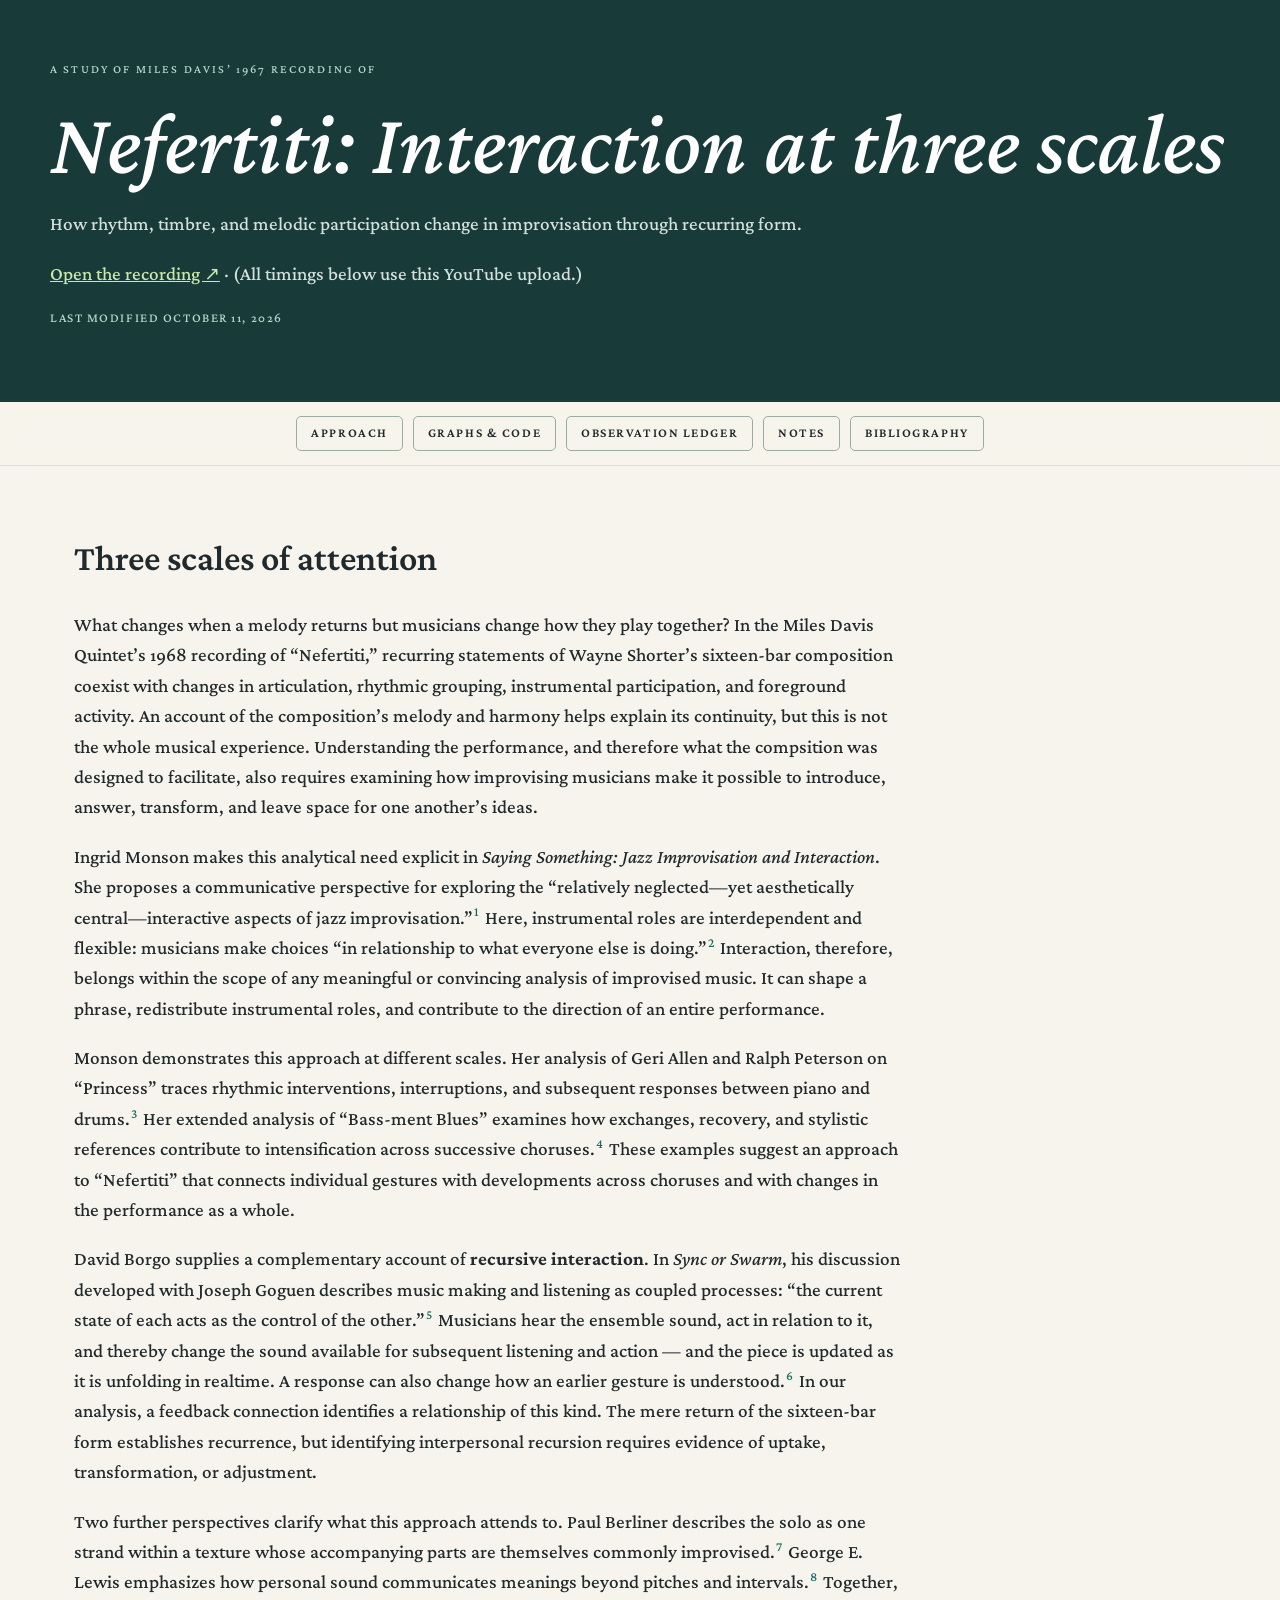
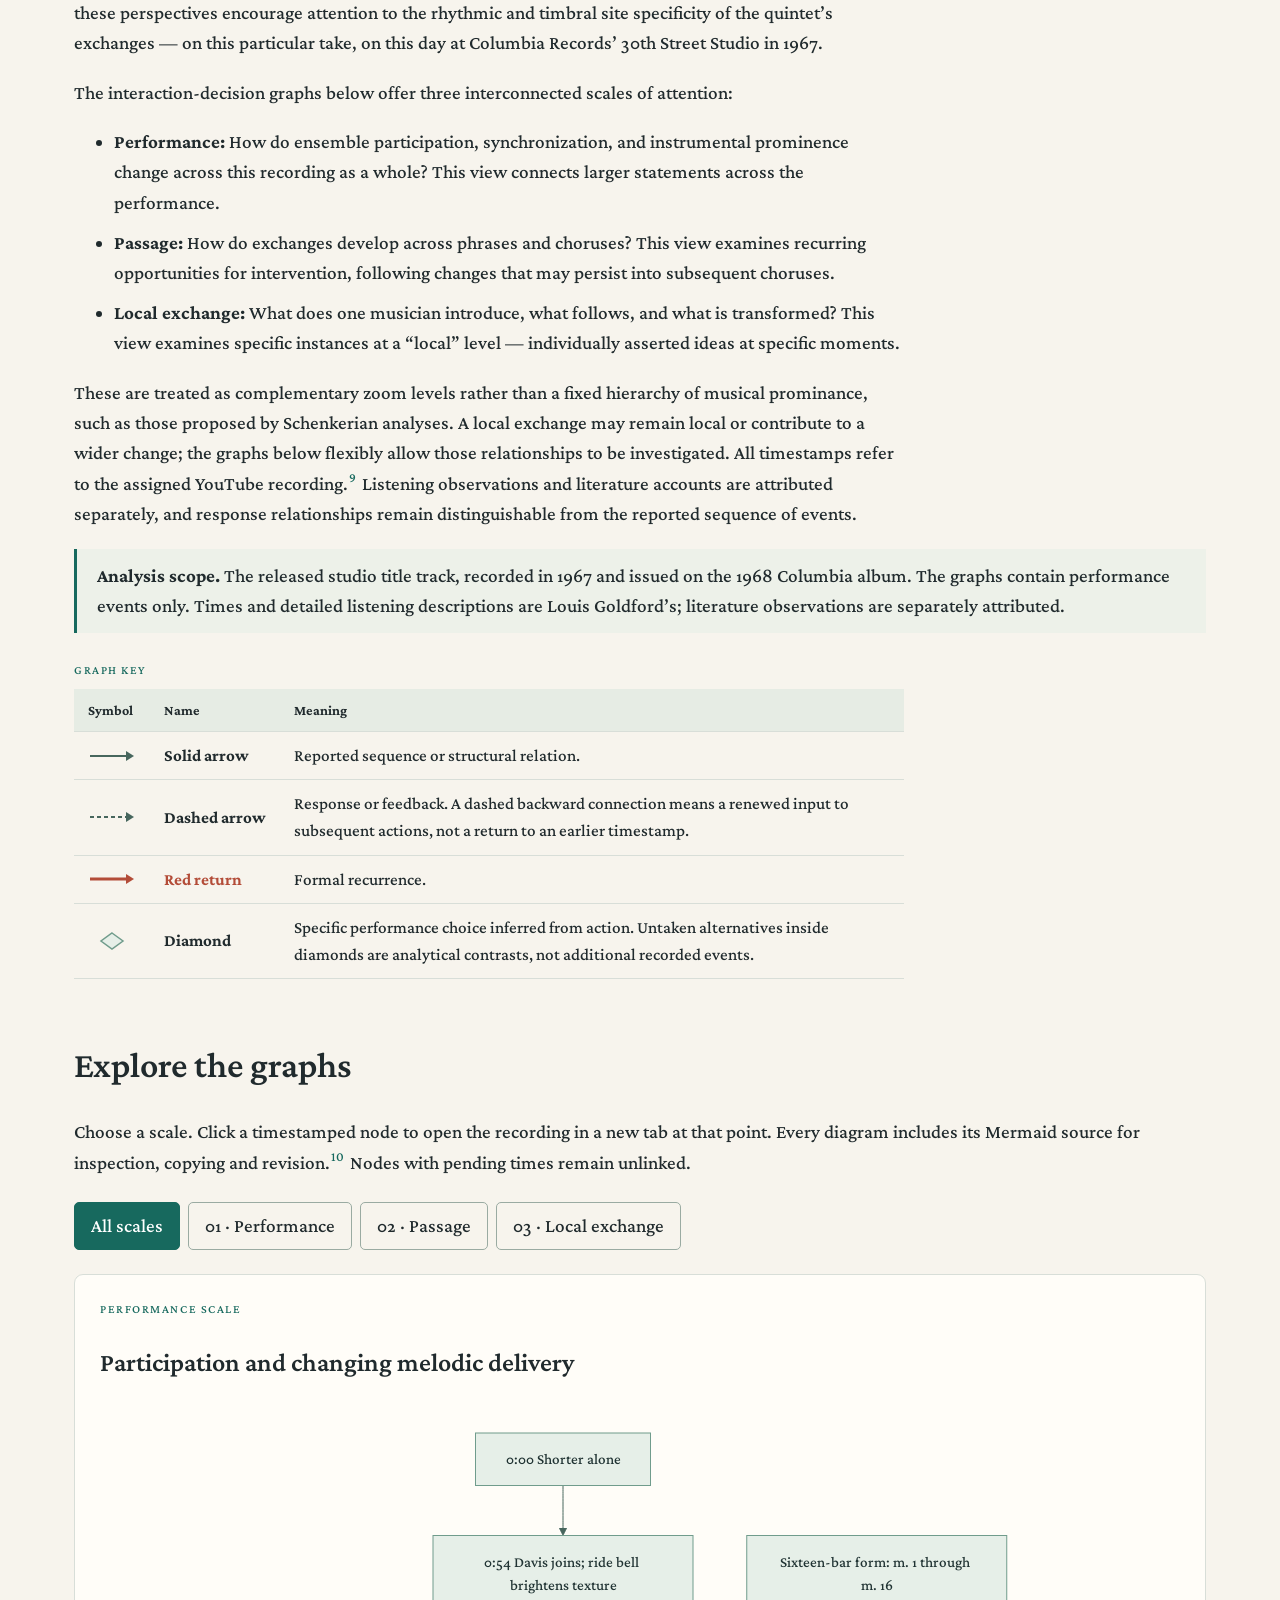
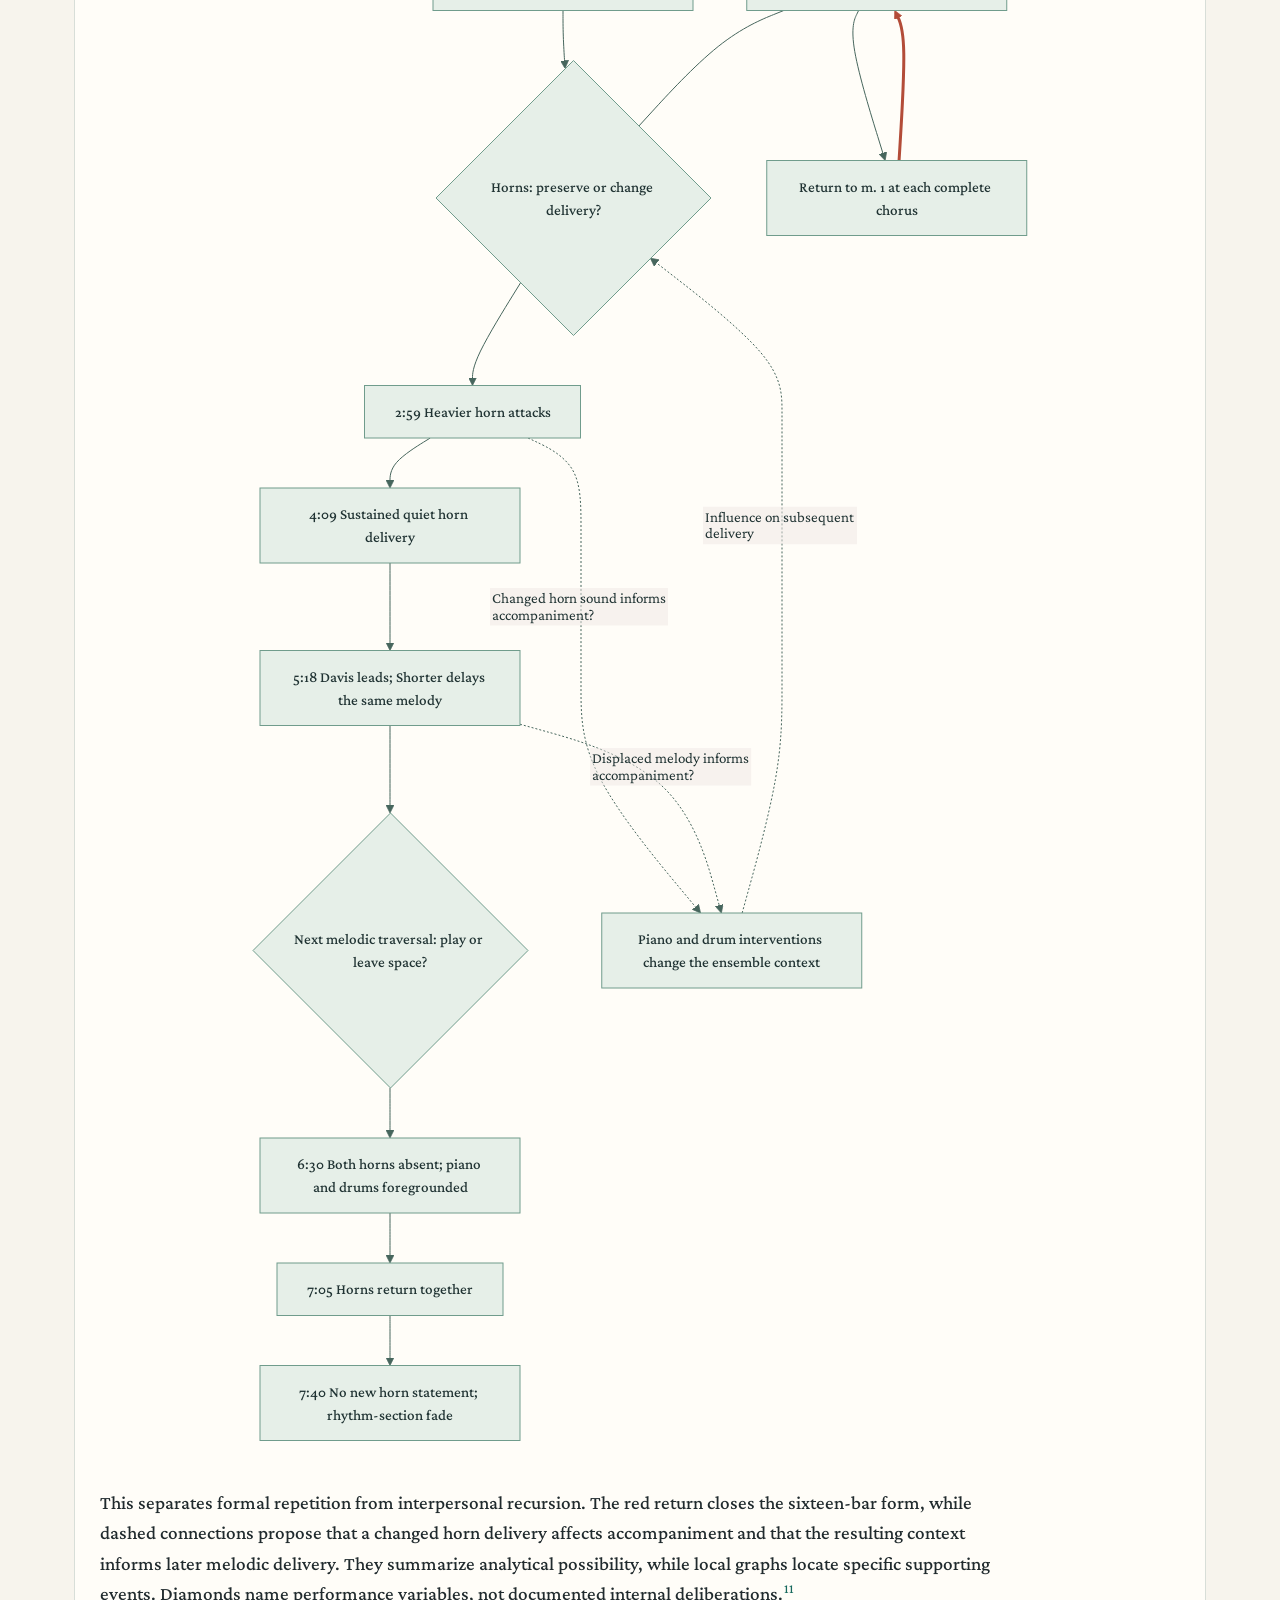
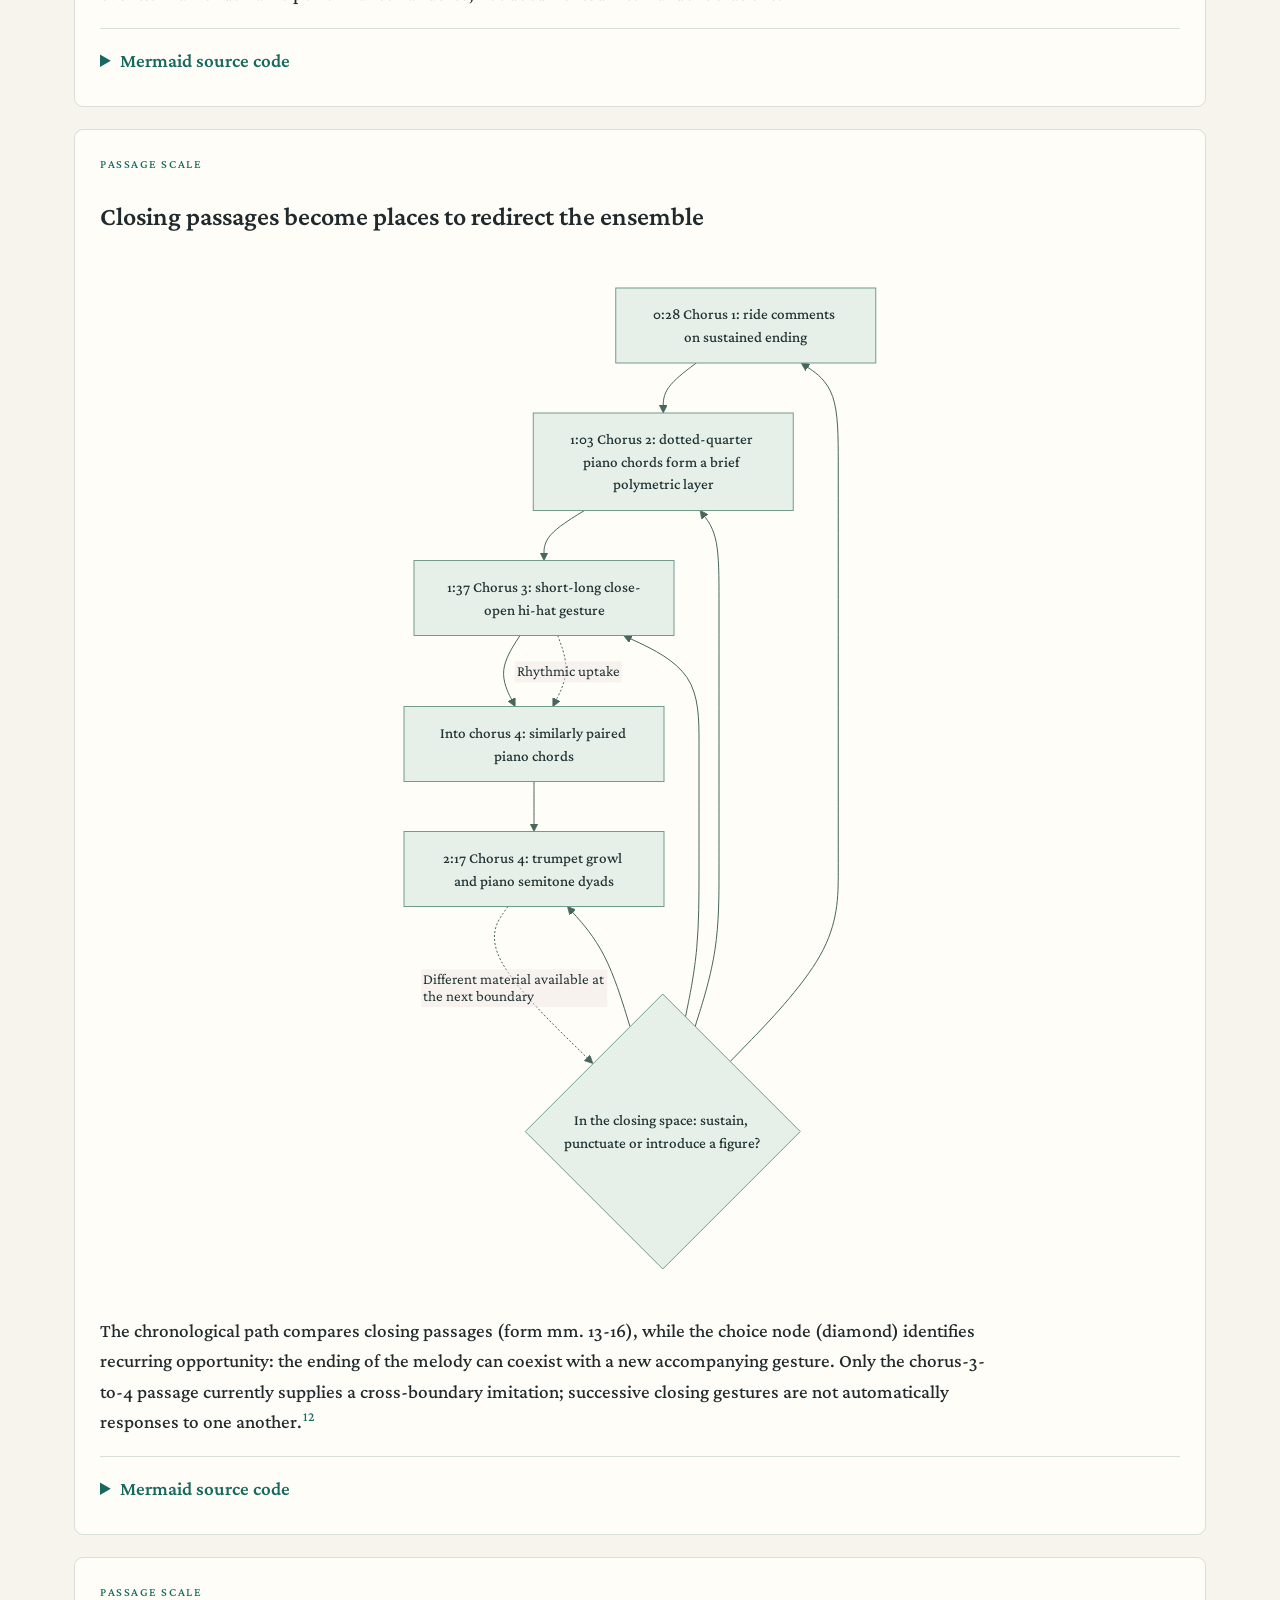
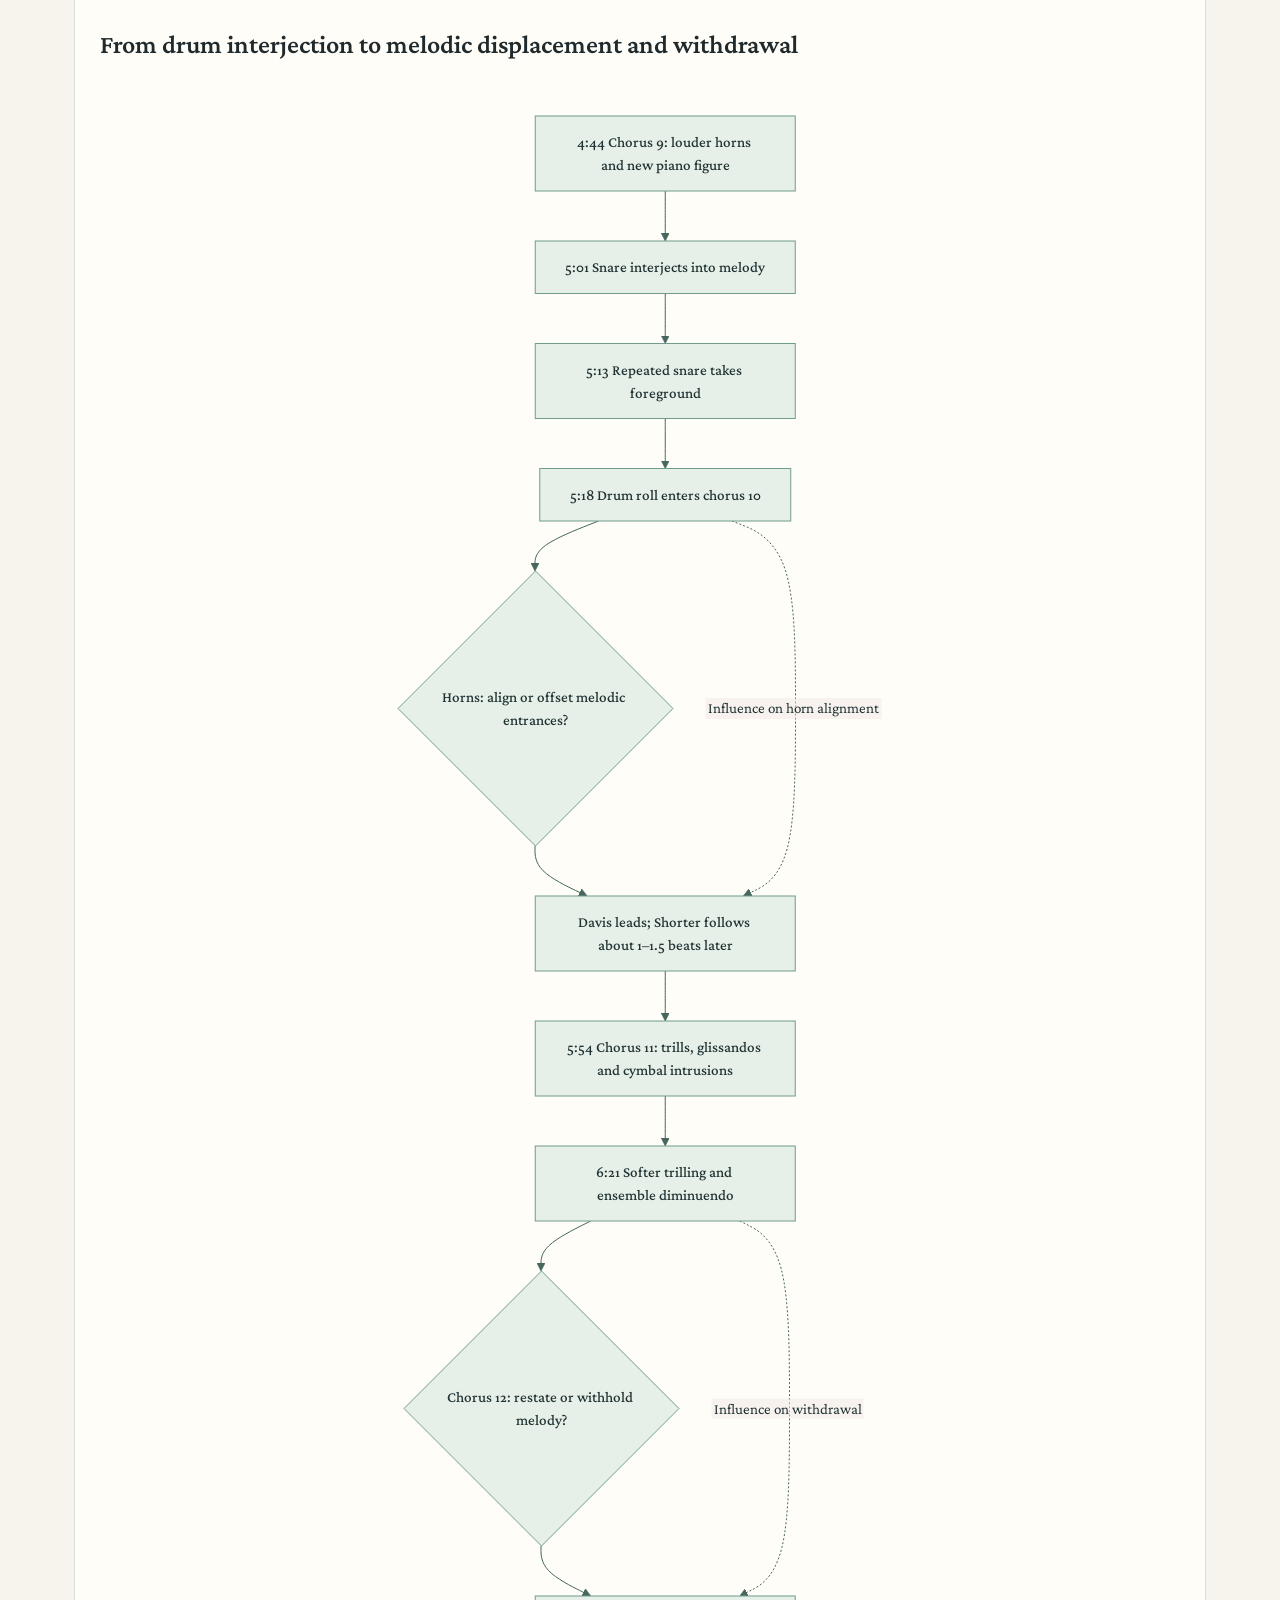
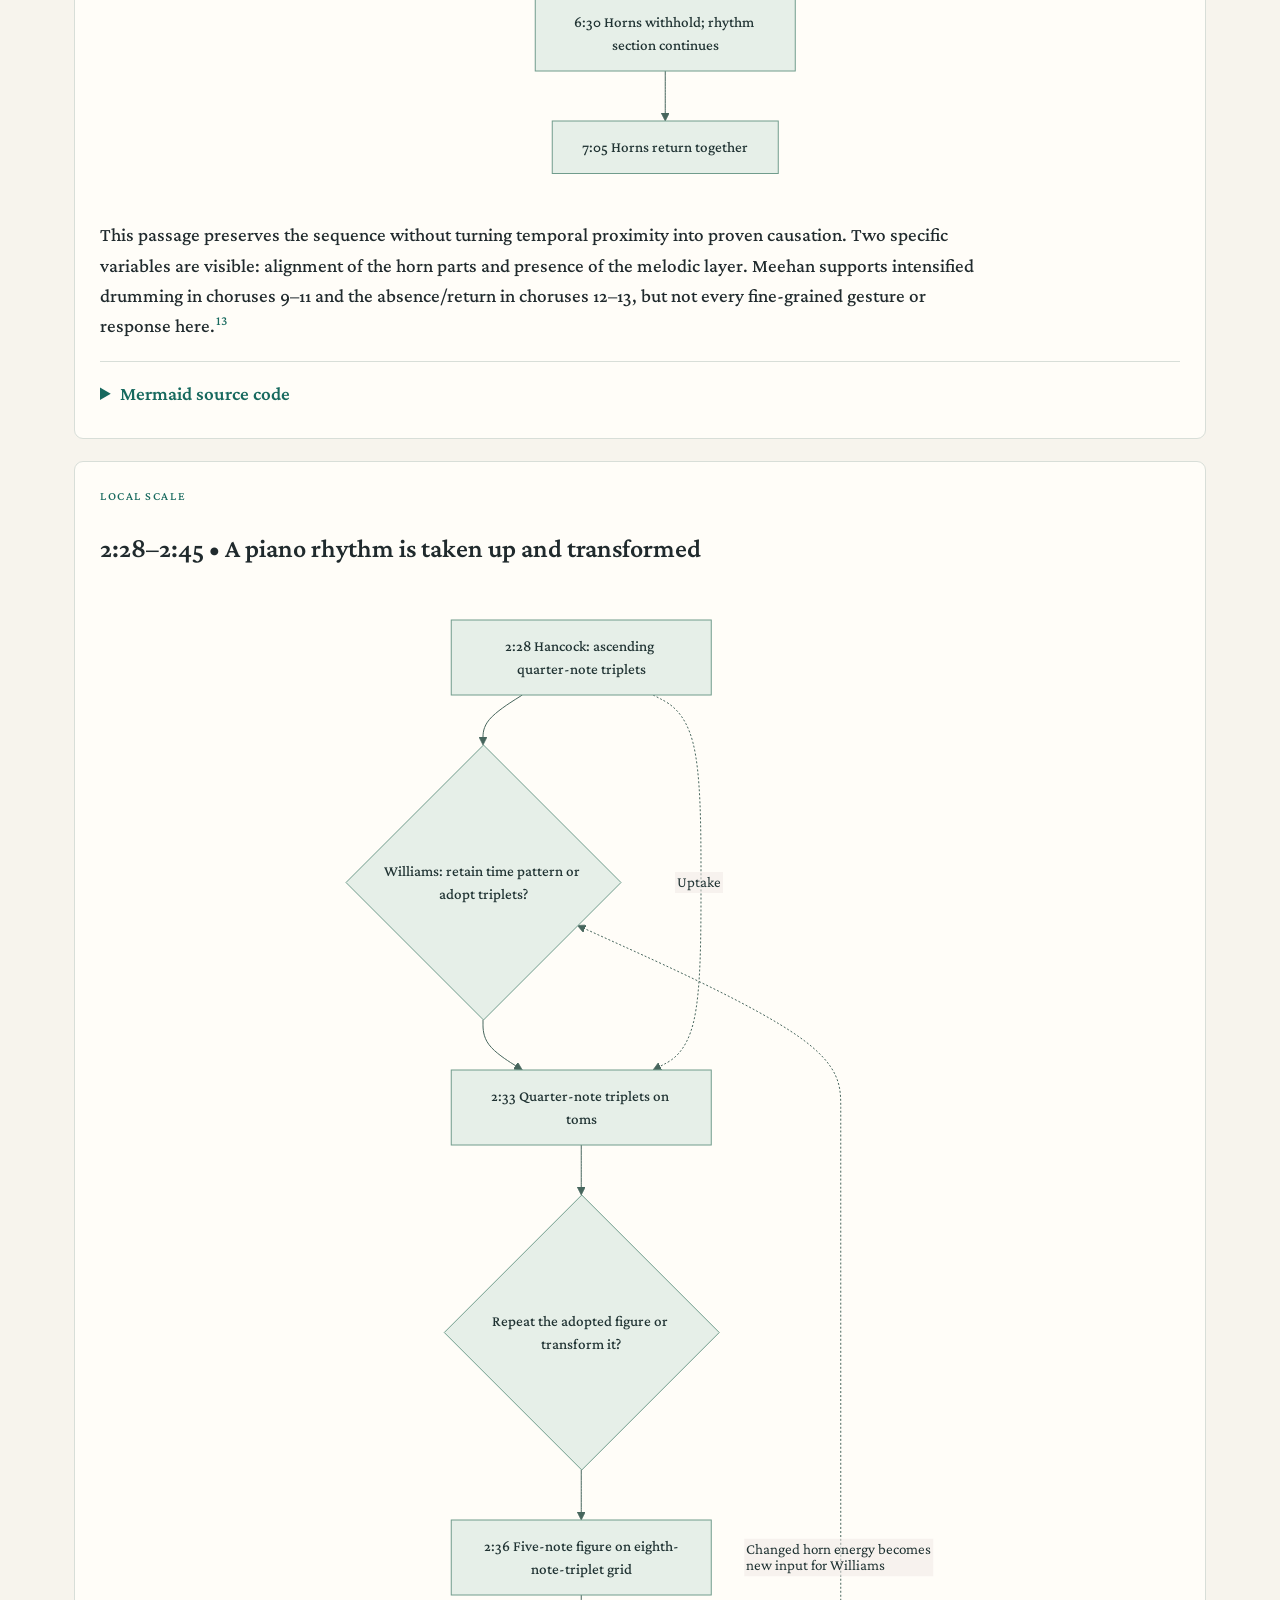
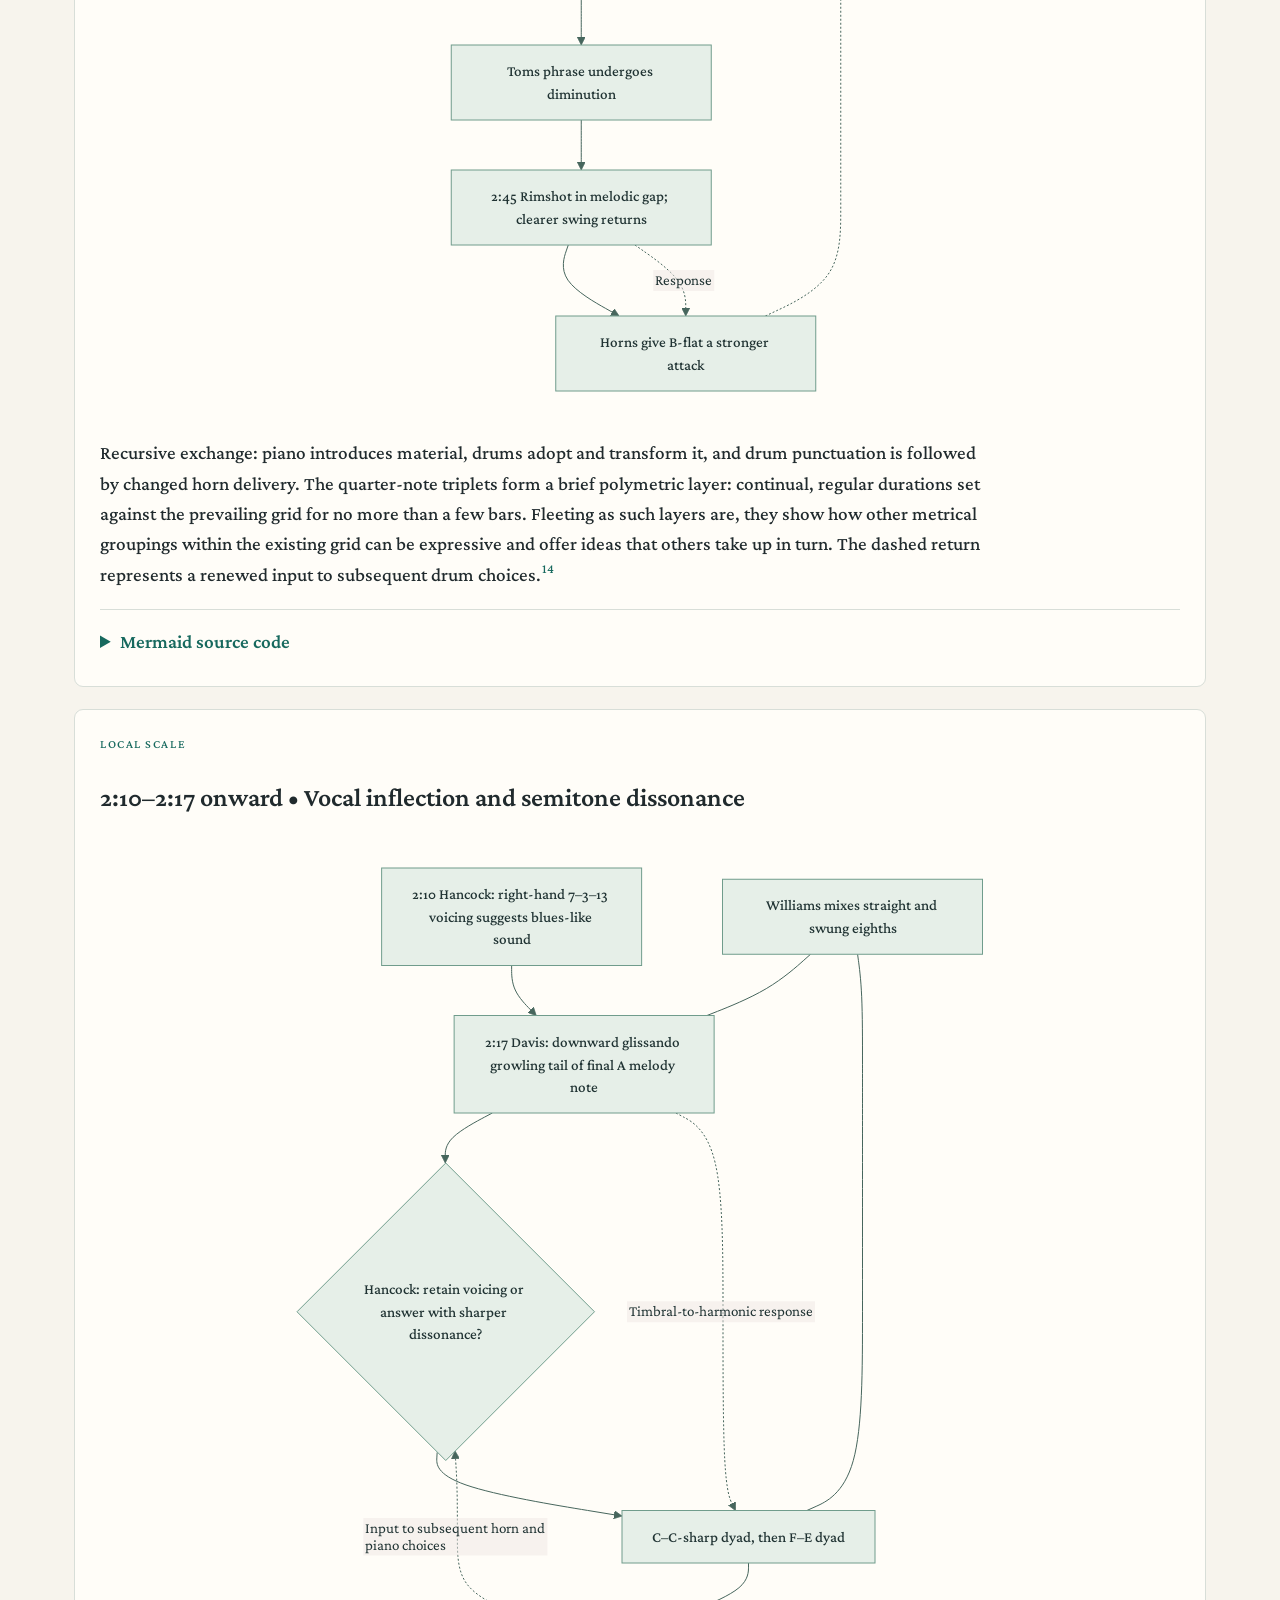
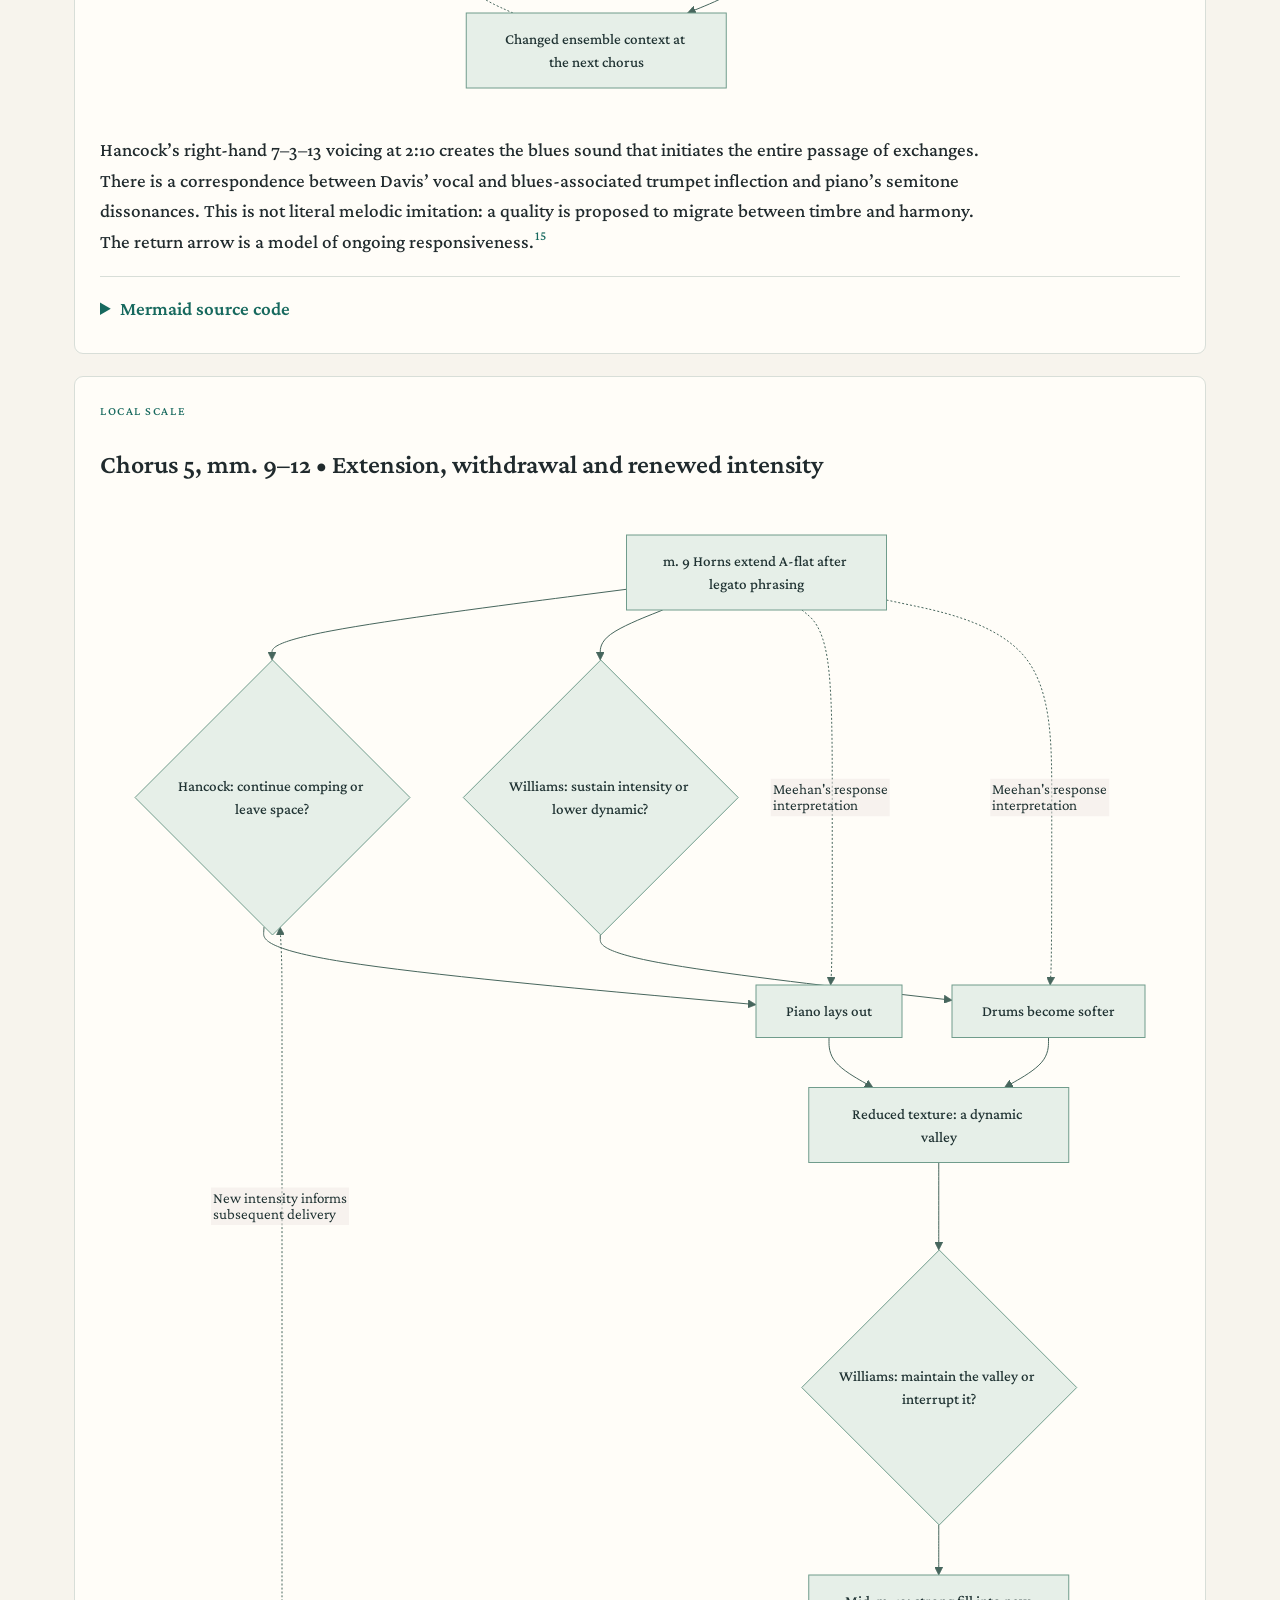
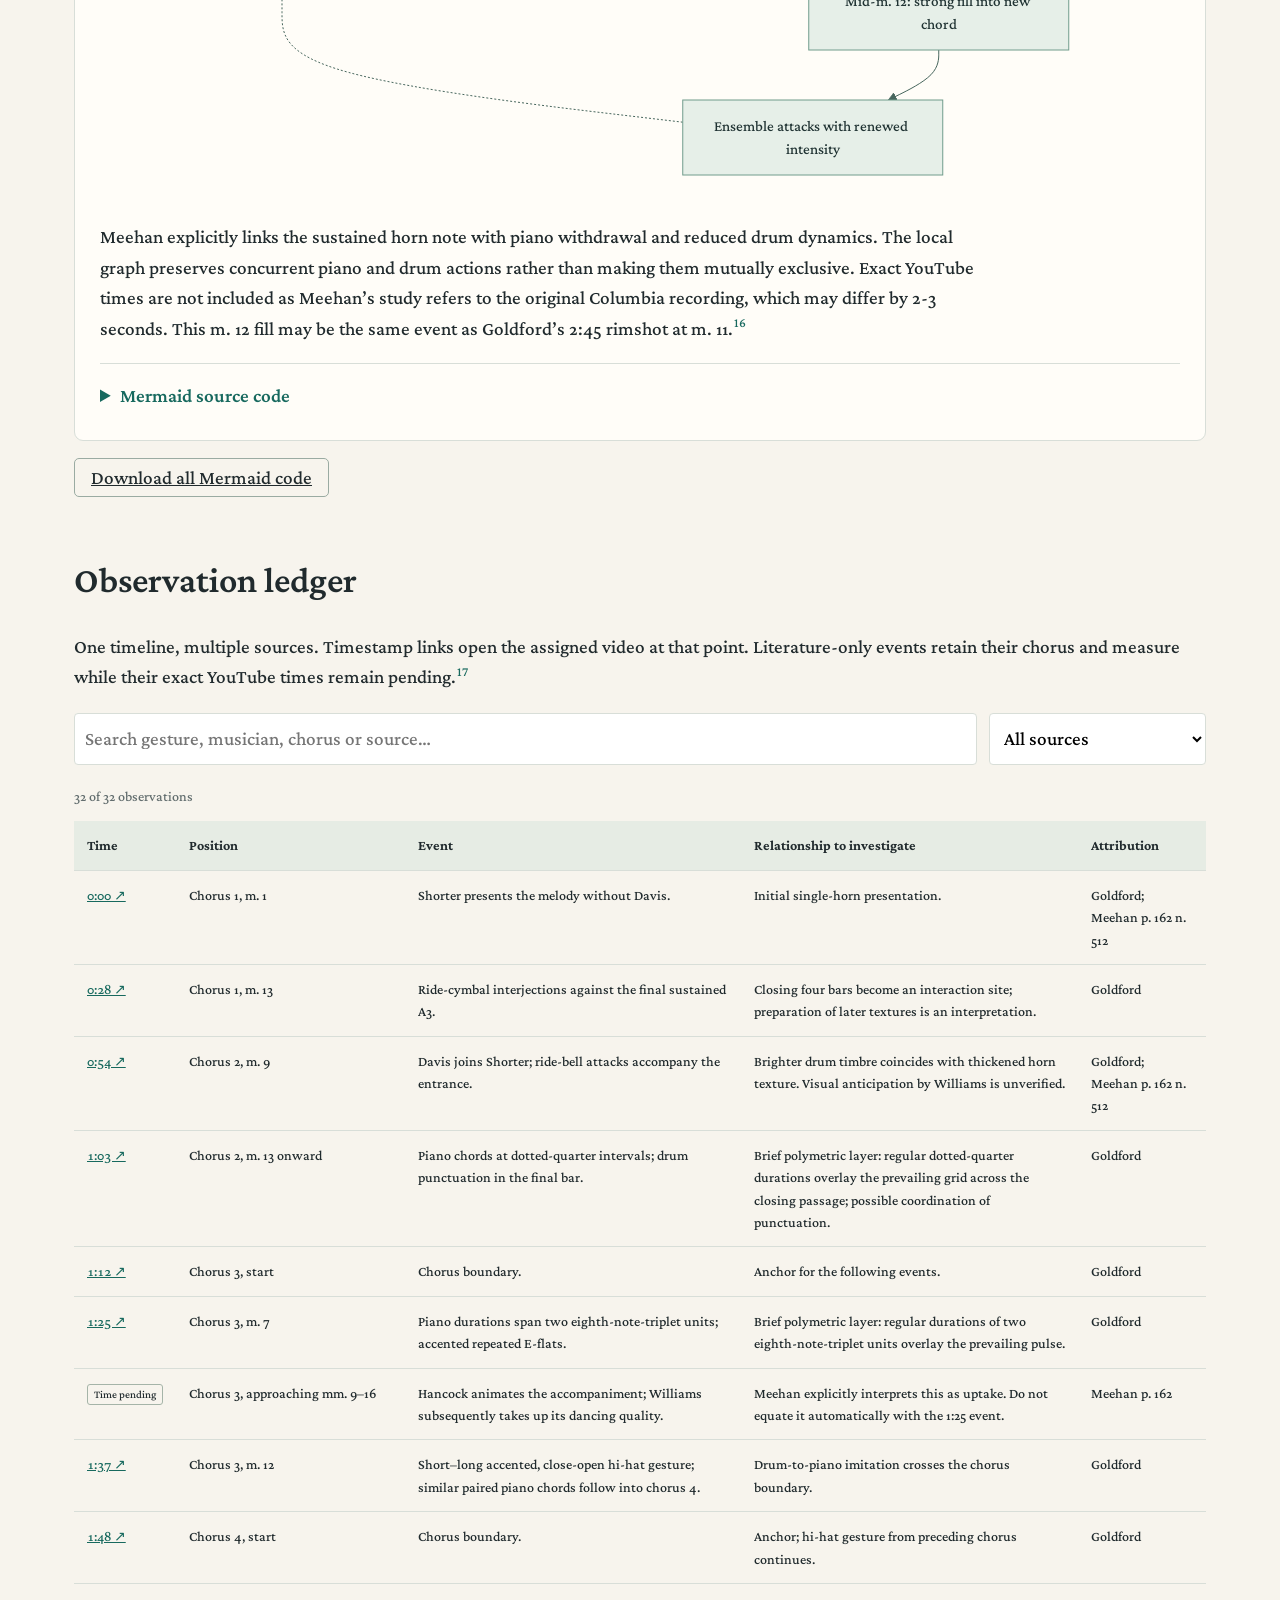
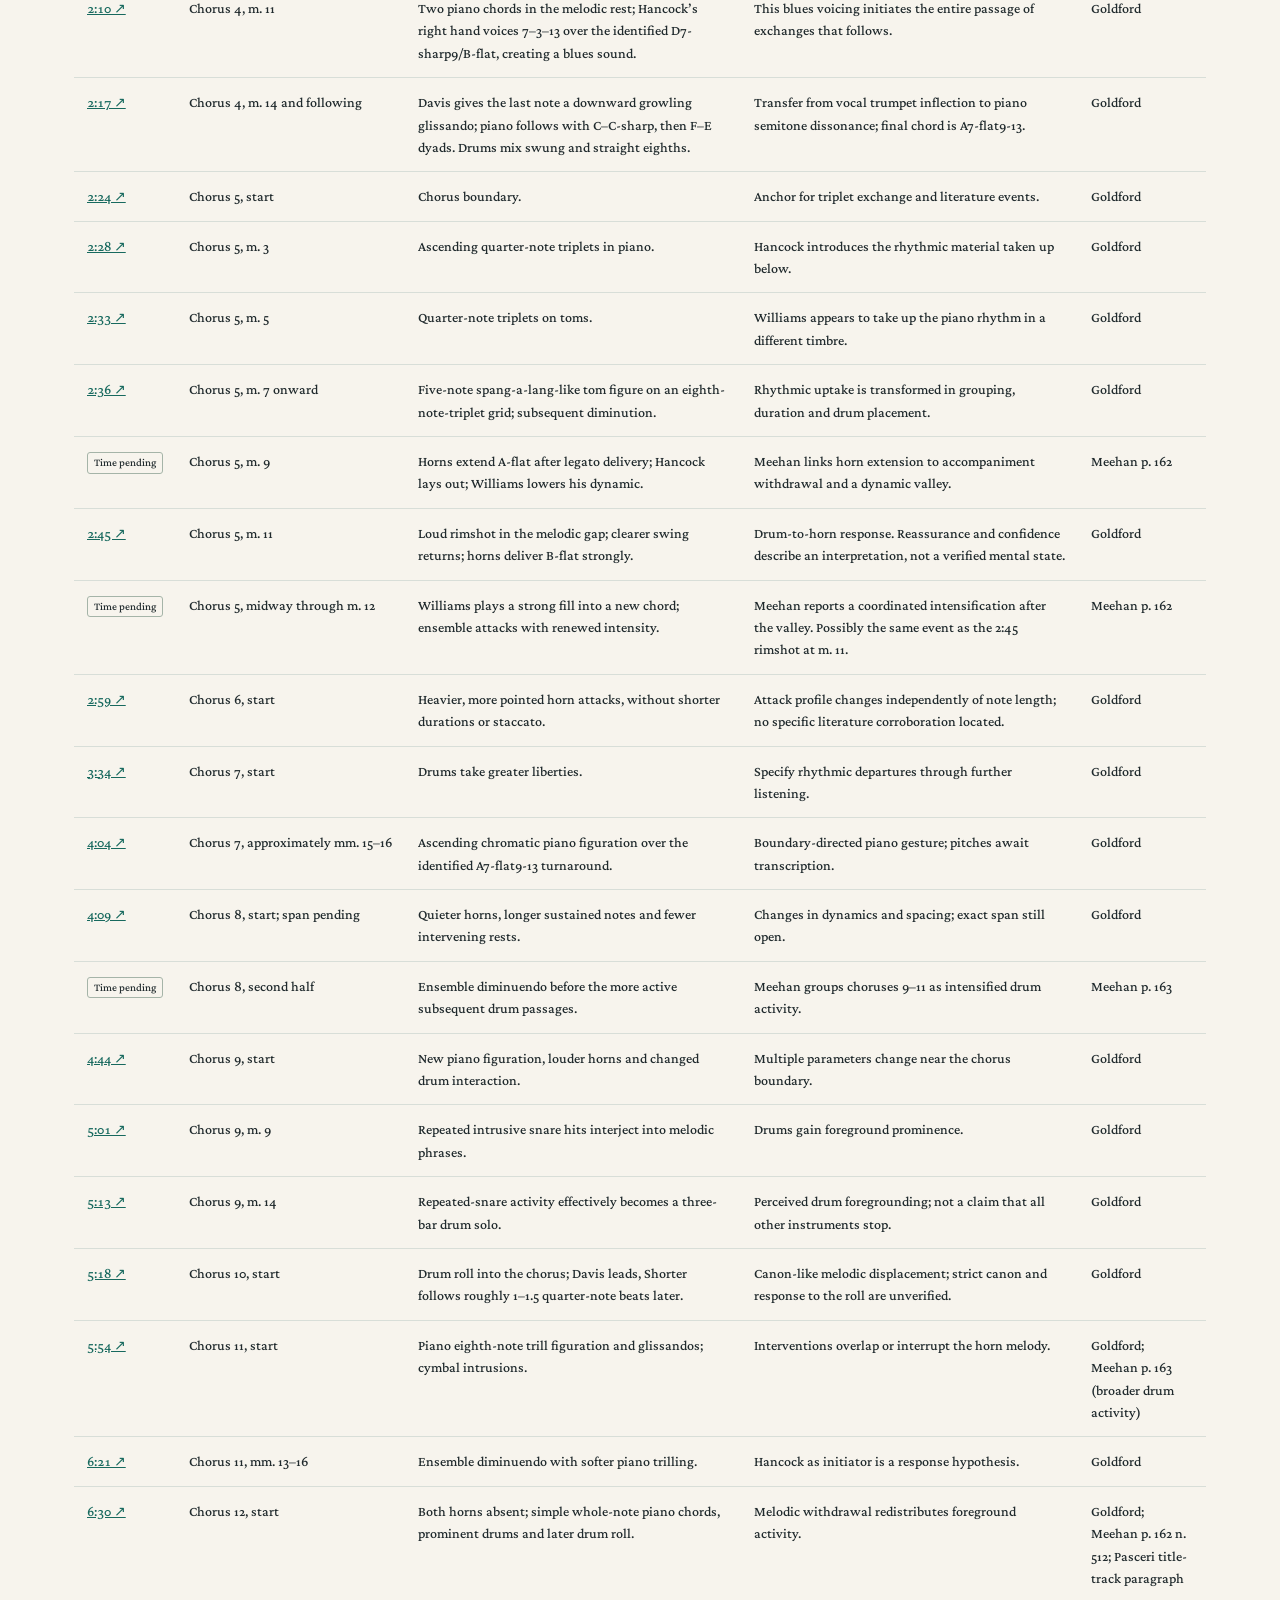
==== commit 5895957b: "updates 10-11-26" ====
--- a/index.html
+++ b/index.html
@@ -8,16 +8,17 @@
   </head>
   <body>
     <header>
-      <div class="eyebrow">A listening study · Miles Davis Quintet</div>
-      <h1>Nefertiti</h1>
+      <div class="eyebrow">A study of Miles Davis’ 1967 recording of</div>
+      <h1>Nefertiti: Interaction at three scales</h1>
       <p>
-        Interaction at three scales: how rhythmic ideas, timbres and melodic participation change
-        through a recurring sixteen-bar form.
+        How rhythm, timbre, and melodic participation change
+        in improvisation through recurring form.
       </p>
       <p>
-        <a href="https://youtu.be/F2zUua79c6U" target="_blank" rel="noopener">Open the assigned recording <span class="ext" aria-hidden="true">↗</span></a>
-        · All timed links use this YouTube upload.
+        <a href="https://youtu.be/F2zUua79c6U" target="_blank" rel="noopener">Open the recording <span class="ext" aria-hidden="true">↗</span></a>
+        · (All timings below use this YouTube upload.)
       </p>
+      <p class="modified">Last modified <time datetime="2026-10-11">October 11, 2026</time></p>
     </header>
     <nav aria-label="Page sections">
       <a href="#approach">Approach</a>
@@ -31,12 +32,12 @@
         <h2>Three scales of attention</h2>
         <div class="intro">
           <p>
-            What changes when the melody returns, but the musicians change how they play together?
-            In the Miles Davis Quintet’s “Nefertiti,” recurring statements of Wayne Shorter’s
+            What changes when a melody returns but musicians change how they play together?
+            In the Miles Davis Quintet’s 1968 recording of “Nefertiti,” recurring statements of Wayne Shorter’s
             sixteen-bar composition coexist with changes in articulation, rhythmic grouping,
             instrumental participation, and foreground activity. An account of the composition’s
-            melody and harmony helps explain its continuity. Understanding the particular
-            performance also requires examining how the musicians introduce, answer, transform, and
+            melody and harmony helps explain its continuity, but this is not the whole musical experience. Understanding the
+            performance, and therefore what the compsition was designed to facilitate, also requires examining how improvising musicians make it possible to introduce, answer, transform, and
             leave space for one another’s ideas.
           </p>
           <p>
@@ -45,11 +46,11 @@
             exploring the “relatively neglected—yet aesthetically central—interactive aspects of
             jazz
             improvisation.”<sup class="fnref" id="fnref-1"><a href="#fn-1" aria-label="Note 1">1</a></sup>
-            Her starting point is that instrumental roles are interdependent and flexible: musicians
+            Here, instrumental roles are interdependent and flexible: musicians
             make choices “in relationship to what everyone else is
             doing.”<sup class="fnref" id="fnref-2"><a href="#fn-2" aria-label="Note 2">2</a></sup>
-            Interaction therefore belongs within musical analysis itself. It can shape a phrase,
-            redistribute instrumental roles, and contribute to the direction and intensity of an
+            Interaction, therefore, belongs within the scope of any meaningful or convincing analysis of improvised music. It can shape a phrase,
+            redistribute instrumental roles, and contribute to the direction of an
             entire performance.
           </p>
           <p>
@@ -70,11 +71,11 @@
             control of the
             other.”<sup class="fnref" id="fnref-5"><a href="#fn-5" aria-label="Note 5">5</a></sup>
             Musicians hear the ensemble sound, act in relation to it, and thereby change the sound
-            available for subsequent listening and action. A response can also change how an earlier
+            available for subsequent listening and action — and the piece is updated as it is unfolding in realtime. A response can also change how an earlier
             gesture is
             understood.<sup class="fnref" id="fnref-6"><a href="#fn-6" aria-label="Note 6">6</a></sup>
-            In our analysis, a feedback connection identifies a proposed relationship of this kind.
-            The mere return of the sixteen-bar form establishes recurrence; identifying
+            In our analysis, a feedback connection identifies a relationship of this kind.
+            The mere return of the sixteen-bar form establishes recurrence, but identifying
             interpersonal recursion requires evidence of uptake, transformation, or adjustment.
           </p>
           <p>
@@ -83,60 +84,84 @@
             improvised.<sup class="fnref" id="fnref-7"><a href="#fn-7" aria-label="Note 7">7</a></sup>
             George E. Lewis emphasizes how personal sound communicates meanings beyond pitches and
             intervals.<sup class="fnref" id="fnref-8"><a href="#fn-8" aria-label="Note 8">8</a></sup>
-            Together, these perspectives encourage attention to the rhythmic and timbral specificity
-            of the quintet’s exchanges: a piano rhythm transferred to toms, a trumpet growl followed
-            by semitone piano dissonances, or a change in horn participation that redistributes
-            foreground activity.
+            Together, these perspectives encourage attention to the rhythmic and timbral site specificity
+            of the quintet’s exchanges — on this particular take, on this day at Columbia Records’ 30th Street Studio in 1967.
           </p>
           <p>
-            The graphs offer three connected scales of attention:
+            The interaction-decision graphs below offer three interconnected scales of attention:
           </p>
           <ul class="scales">
             <li>
-              <strong>Performance:</strong> How do melodic participation, horn alignment, and
-              instrumental prominence change across the recording? This view connects Shorter’s
-              opening alone, Davis’s entrance, later changes in melodic delivery, the hornless
-              twelfth chorus, and the final melodic return.
+              <strong>Performance:</strong> How do ensemble participation, synchronization, and
+              instrumental prominence change across this recording as a whole? This view connects larger statements across the performance.
             </li>
             <li>
-              <strong>Passage:</strong> How do exchanges develop across phrases and chorus
-              boundaries? This view examines recurring opportunities for intervention, especially
-              the melody’s closing measures, and follows changes that persist into subsequent
+              <strong>Passage:</strong> How do exchanges develop across phrases and choruses?
+              This view examines recurring opportunities for intervention, following changes that may persist into subsequent
               choruses.
             </li>
             <li>
-              <strong>Local exchange:</strong> What does one musician introduce, what follows from
-              another, and how is the material transformed? This view examines specific instances
-              such as Hancock’s quarter-note triplets at 2:28, Williams’s apparent uptake on toms at
-              2:33, and his subsequent transformation of the figure.
+              <strong>Local exchange:</strong> What does one musician introduce, what follows, and what is transformed? This view examines specific instances
+              at a “local” level — individually asserted ideas at specific moments.
             </li>
           </ul>
           <p>
-            These are complementary zoom levels rather than a fixed hierarchy of musical importance.
-            A local exchange may remain local or contribute to a wider change; the graphs allow
+            These are treated as complementary zoom levels rather than a fixed hierarchy of musical prominance, such as those proposed by Schenkerian analyses.
+            A local exchange may remain local or contribute to a wider change; the graphs below flexibly allow
             those relationships to be investigated. All timestamps refer to the assigned YouTube
             recording.<sup class="fnref" id="fnref-9"><a href="#fn-9" aria-label="Note 9">9</a></sup> Listening observations and literature accounts are attributed separately, and
-            proposed response relationships remain distinguishable from the reported sequence of
+            response relationships remain distinguishable from the reported sequence of
             events.
           </p>
         </div>
         <div class="note">
-          <strong>Recording scope.</strong> The released studio title track, recorded in 1967 and
+          <strong>Analysis scope.</strong> The released studio title track, recorded in 1967 and
           issued on the 1968 Columbia album. The graphs contain performance events only. Times and
           detailed listening descriptions are Louis Goldford’s; literature observations are
-          separately attributed. This draft does not claim an independent audio transcription.
+          separately attributed.
         </div>
-        <p class="legend">
-          <span><b>Solid arrow</b> · reported sequence / structural relation</span>
-          <span><b>Dashed arrow</b> · proposed response / feedback</span>
-          <span><b class="recurrence">Red return</b> · formal recurrence</span>
-          <span><b>Diamond</b> · specific performance choice inferred from action</span>
-        </p>
-        <p class="source">
-          Untaken alternatives inside diamonds are analytical contrasts, not additional recorded
-          events. A dashed backward connection means a renewed input to subsequent actions, not a
-          return to an earlier timestamp.
-        </p>
+        <table class="key">
+          <caption>Graph key</caption>
+          <thead>
+            <tr>
+              <th scope="col">Symbol</th>
+              <th scope="col">Name</th>
+              <th scope="col">Meaning</th>
+            </tr>
+          </thead>
+          <tbody>
+            <tr>
+              <td><svg width="48" height="20" viewBox="0 0 48 20" aria-hidden="true"><line x1="2" y1="10" x2="39" y2="10" stroke="#47665d" stroke-width="2" /><path d="M38 5 L46 10 L38 15 Z" fill="#47665d" /></svg></td>
+              <th scope="row">Solid arrow</th>
+              <td>
+                Reported sequence or structural relation.
+              </td>
+            </tr>
+            <tr>
+              <td><svg width="48" height="20" viewBox="0 0 48 20" aria-hidden="true"><line x1="2" y1="10" x2="39" y2="10" stroke="#47665d" stroke-width="2" stroke-dasharray="4 3" /><path d="M38 5 L46 10 L38 15 Z" fill="#47665d" /></svg></td>
+              <th scope="row">Dashed arrow</th>
+              <td>
+                Response or feedback. A dashed backward connection means a renewed input to
+                subsequent actions, not a return to an earlier timestamp.
+              </td>
+            </tr>
+            <tr>
+              <td><svg width="48" height="20" viewBox="0 0 48 20" aria-hidden="true"><line x1="2" y1="10" x2="39" y2="10" stroke="#b34c38" stroke-width="3" /><path d="M38 5 L46 10 L38 15 Z" fill="#b34c38" /></svg></td>
+              <th scope="row"><span class="recurrence">Red return</span></th>
+              <td>
+                Formal recurrence.
+              </td>
+            </tr>
+            <tr>
+              <td><svg width="48" height="20" viewBox="0 0 48 20" aria-hidden="true"><path d="M24 2 L35 10 L24 18 L13 10 Z" fill="#e6efe8" stroke="#709c8c" stroke-width="1.5" /></svg></td>
+              <th scope="row">Diamond</th>
+              <td>
+                Specific performance choice inferred from action. Untaken alternatives inside
+                diamonds are analytical contrasts, not additional recorded events.
+              </td>
+            </tr>
+          </tbody>
+        </table>
       </section>
       <section id="graphs">
         <h2>Explore the graphs</h2>
@@ -341,16 +366,30 @@
             <em>Journal of Jazz Studies</em> 11, no. 1 (2016): 105–20.
           </li>
         </ul>
+        <div class="cite" id="how-to-cite">
+          <h3>How to cite this document</h3>
+          <p class="cite-label">Bibliography</p>
+          <p class="cite-entry">
+            Goldford, Louis. “Nefertiti: Interaction at Three Scales.” Last modified October 11, 2026.
+            <a href="https://einbahnstrasse.github.io/nefertiti-analysis/">https://einbahnstrasse.github.io/nefertiti-analysis/</a>.
+          </p>
+          <p class="cite-label">Note</p>
+          <p class="cite-entry">
+            Louis Goldford, “Nefertiti: Interaction at Three Scales,” last modified October 11, 2026,
+            <a href="https://einbahnstrasse.github.io/nefertiti-analysis/">https://einbahnstrasse.github.io/nefertiti-analysis/</a>.
+          </p>
+        </div>
       </section>
     </main>
     <footer>
-      <p>
+      <!-- <p>
         Working analytical draft · Designed for close listening, source comparison and revision.
         Record-specific claims and hypotheses remain distinguishable.
-      </p>
+      </p> -->
       <p class="copyright">
-        © 2026 Louis Goldford. Text, analysis, graphs and data: all rights reserved. Students and
-        educators may reproduce the graphs for coursework and teaching with citation. Code and website:
+        © 2026 Louis Goldford. Text, analysis, graphs and data: all rights reserved. </br>
+        Students and educators may reproduce the graphs for coursework and teaching with citation. </br>
+        Code and website:
         <a href="https://github.com/einbahnstrasse/nefertiti-analysis/blob/master/LICENSE" target="_blank" rel="noopener">MIT License</a>. Mermaid renderer © Knut
         Sveidqvist, <a href="https://github.com/einbahnstrasse/nefertiti-analysis/blob/master/MERMAID-LICENSE.txt" target="_blank" rel="noopener">MIT License</a>.
       </p>
@@ -363,9 +402,9 @@
           scale: "performance",
           note: 11,
           title: "Participation and changing melodic delivery",
-          code: 'flowchart TD\n A["0:00 Shorter alone"] --> B["0:54 Davis joins; ride bell brightens texture"]\n B --> C{"Horns: preserve or change delivery?"}\n C --> D["2:59 Heavier horn attacks"]\n D --> D2["4:09 Sustained quiet horn delivery"]\n D2 --> E["5:18 Davis leads; Shorter delays the same melody"]\n E --> F{"Next melodic traversal: play or leave space?"}\n F --> G["6:30 Both horns absent; piano and drums foregrounded"]\n G --> H["7:05 Horns return together"]\n H --> I["7:40 No new horn statement; rhythm-section fade"]\n R["Sixteen-bar form: m. 1 through m. 16"] --> S["Return to m. 1 at each complete chorus"]\n S --> R\n R --- C\n P["Piano and drum interventions change the ensemble context"] -. "Proposed influence on subsequent delivery" .-> C\n D -. "Changed horn sound informs accompaniment?" .-> P\n E -. "Displaced melody informs accompaniment?" .-> P\n linkStyle 10 stroke:#b34c38,stroke-width:3px\n',
+          code: 'flowchart TD\n A["0:00 Shorter alone"] --> B["0:54 Davis joins; ride bell brightens texture"]\n B --> C{"Horns: preserve or change delivery?"}\n C --> D["2:59 Heavier horn attacks"]\n D --> D2["4:09 Sustained quiet horn delivery"]\n D2 --> E["5:18 Davis leads; Shorter delays the same melody"]\n E --> F{"Next melodic traversal: play or leave space?"}\n F --> G["6:30 Both horns absent; piano and drums foregrounded"]\n G --> H["7:05 Horns return together"]\n H --> I["7:40 No new horn statement; rhythm-section fade"]\n R["Sixteen-bar form: m. 1 through m. 16"] --> S["Return to m. 1 at each complete chorus"]\n S --> R\n R --- C\n P["Piano and drum interventions change the ensemble context"] -. "Influence on subsequent delivery" .-> C\n D -. "Changed horn sound informs accompaniment?" .-> P\n E -. "Displaced melody informs accompaniment?" .-> P\n linkStyle 10 stroke:#b34c38,stroke-width:3px\n',
           prose:
-            "This overview separates formal repetition from interpersonal recursion. The red return closes the sixteen-bar loop. Dashed connections propose that a changed horn delivery affects accompaniment and that the resulting context informs later delivery. They summarize an analytical possibility; the local graphs locate specific supporting events. Diamonds name performance variables, not documented internal deliberations.",
+            "This separates formal repetition from interpersonal recursion. The red return closes the sixteen-bar form, while dashed connections propose that a changed horn delivery affects accompaniment and that the resulting context informs later melodic delivery. They summarize analytical possibility, while local graphs locate specific supporting events. Diamonds name performance variables, not documented internal deliberations.",
           sources: "Goldford observations; Meehan pp. 162–163, especially n. 512.",
           links: {
             A: {
@@ -423,9 +462,9 @@
           scale: "passage",
           note: 12,
           title: "Closing passages become places to redirect the ensemble",
-          code: 'flowchart TD\n A["0:28 Chorus 1: ride comments on sustained ending"] --> B["1:03 Chorus 2: dotted-quarter piano chords"]\n B --> C["1:37 Chorus 3: long-short cymbal gesture"]\n C --> D["Into chorus 4: similarly paired piano chords"]\n D --> E["2:17 Chorus 4: trumpet growl and piano semitone dyads"]\n C -. "Proposed rhythmic uptake" .-> D\n Q{"In the closing space: sustain, punctuate or introduce a figure?"} --> A\n Q --> B\n Q --> C\n Q --> E\n E -. "Different material available at the next boundary" .-> Q\n',
+          code: 'flowchart TD\n A["0:28 Chorus 1: ride comments on sustained ending"] --> B["1:03 Chorus 2: dotted-quarter piano chords form a brief polymetric layer"]\n B --> C["1:37 Chorus 3: short-long close-open hi-hat gesture"]\n C --> D["Into chorus 4: similarly paired piano chords"]\n D --> E["2:17 Chorus 4: trumpet growl and piano semitone dyads"]\n C -. "Rhythmic uptake" .-> D\n Q{"In the closing space: sustain, punctuate or introduce a figure?"} --> A\n Q --> B\n Q --> C\n Q --> E\n E -. "Different material available at the next boundary" .-> Q\n',
           prose:
-            "The chronological path compares closing passages, while the choice node identifies the recurring opportunity: the ending of the melody can coexist with a new accompaniment gesture. Only the chorus-3-to-4 passage currently supplies a proposed cross-boundary imitation; successive closing gestures are not automatically responses to one another.",
+            "The chronological path compares closing passages (form mm. 13-16), while the choice node (diamond) identifies recurring opportunity: the ending of the melody can coexist with a new accompanying gesture. Only the chorus-3-to-4 passage currently supplies a cross-boundary imitation; successive closing gestures are not automatically responses to one another.",
           sources: "Goldford observations at 0:28, 1:03, 1:37 and 2:17.",
           links: {
             A: {
@@ -438,13 +477,13 @@
               time: "1:03",
               seconds: 63,
               url: "https://www.youtube.com/watch?v=F2zUua79c6U&t=63s",
-              label: "1:03 Chorus 2: dotted-quarter piano chords",
+              label: "1:03 Chorus 2: dotted-quarter piano chords form a brief polymetric layer",
             },
             C: {
               time: "1:37",
               seconds: 97,
               url: "https://www.youtube.com/watch?v=F2zUua79c6U&t=97s",
-              label: "1:37 Chorus 3: long-short cymbal gesture",
+              label: "1:37 Chorus 3: short-long close-open hi-hat gesture",
             },
             E: {
               time: "2:17",
@@ -459,9 +498,9 @@
           scale: "passage",
           note: 13,
           title: "From drum interjection to melodic displacement and withdrawal",
-          code: 'flowchart TD\n A["4:44 Chorus 9: louder horns and new piano figure"] --> B["5:01 Snare interjects into melody"]\n B --> C["5:13 Repeated snare takes foreground"]\n C --> D["5:18 Drum roll enters chorus 10"]\n D --> E{"Horns: align or offset melodic entrances?"}\n E --> F["Davis leads; Shorter follows about 1–1.5 beats later"]\n F --> G["5:54 Chorus 11: trills, glissandos and cymbal intrusions"]\n G --> H["6:21 Softer trilling and ensemble diminuendo"]\n H --> I{"Chorus 12: restate or withhold melody?"}\n I --> J["6:30 Horns withhold; rhythm section continues"]\n J --> K["7:05 Horns return together"]\n D -. "Influence on horn alignment unverified" .-> F\n H -. "Influence on withdrawal unverified" .-> J\n',
+          code: 'flowchart TD\n A["4:44 Chorus 9: louder horns and new piano figure"] --> B["5:01 Snare interjects into melody"]\n B --> C["5:13 Repeated snare takes foreground"]\n C --> D["5:18 Drum roll enters chorus 10"]\n D --> E{"Horns: align or offset melodic entrances?"}\n E --> F["Davis leads; Shorter follows about 1–1.5 beats later"]\n F --> G["5:54 Chorus 11: trills, glissandos and cymbal intrusions"]\n G --> H["6:21 Softer trilling and ensemble diminuendo"]\n H --> I{"Chorus 12: restate or withhold melody?"}\n I --> J["6:30 Horns withhold; rhythm section continues"]\n J --> K["7:05 Horns return together"]\n D -. "Influence on horn alignment" .-> F\n H -. "Influence on withdrawal" .-> J\n',
           prose:
-            "This passage preserves the sequence without turning temporal proximity into proven causation. Two specific variables are visible: alignment of the horn parts and presence of the melodic layer. Meehan supports intensified drumming in choruses 9–11 and the absence/return in choruses 12–13, but not every fine-grained gesture or proposed response here.",
+            "This passage preserves the sequence without turning temporal proximity into proven causation. Two specific variables are visible: alignment of the horn parts and presence of the melodic layer. Meehan supports intensified drumming in choruses 9–11 and the absence/return in choruses 12–13, but not every fine-grained gesture or response here.",
           sources: "Goldford observations; Meehan pp. 162–163; Pasceri title-track paragraph.",
           links: {
             A: {
@@ -519,9 +558,9 @@
           scale: "local",
           note: 14,
           title: "2:28–2:45 • A piano rhythm is taken up and transformed",
-          code: 'flowchart TD\n A["2:28 Hancock: ascending quarter-note triplets"] --> B{"Williams: retain time pattern or adopt triplets?"}\n B --> C["2:33 Quarter-note triplets on toms"]\n C --> D{"Repeat the adopted figure or transform it?"}\n D --> E["2:36 Five-note figure on eighth-note-triplet grid"]\n E --> F["Toms phrase undergoes diminution"]\n F --> G["2:45 Rimshot in melodic gap; clearer swing returns"]\n G --> H["Horns give B-flat a stronger attack"]\n A -. "Proposed uptake" .-> C\n G -. "Proposed response" .-> H\n H -. "Changed horn energy becomes new input for Williams" .-> B\n',
+          code: 'flowchart TD\n A["2:28 Hancock: ascending quarter-note triplets"] --> B{"Williams: retain time pattern or adopt triplets?"}\n B --> C["2:33 Quarter-note triplets on toms"]\n C --> D{"Repeat the adopted figure or transform it?"}\n D --> E["2:36 Five-note figure on eighth-note-triplet grid"]\n E --> F["Toms phrase undergoes diminution"]\n F --> G["2:45 Rimshot in melodic gap; clearer swing returns"]\n G --> H["Horns give B-flat a stronger attack"]\n A -. "Uptake" .-> C\n G -. "Response" .-> H\n H -. "Changed horn energy becomes new input for Williams" .-> B\n',
           prose:
-            "This is the strongest current example of a proposed recursive exchange: piano introduces material, drums adopt and transform it, and drum punctuation is followed by changed horn delivery. The quarter-note triplets form a brief polymetric layer: continual, regular durations set against the prevailing grid for no more than a few bars. Fleeting as such layers are, they show how other metrical groupings within the existing grid can be expressive and offer ideas that others take up in turn. The dashed return represents a renewed input to subsequent drum choices, not a claim that time runs backward or that a further response has already been identified. Hearing the rimshot as reassurance is Goldford’s interpretation.",
+            "Recursive exchange: piano introduces material, drums adopt and transform it, and drum punctuation is followed by changed horn delivery. The quarter-note triplets form a brief polymetric layer: continual, regular durations set against the prevailing grid for no more than a few bars. Fleeting as such layers are, they show how other metrical groupings within the existing grid can be expressive and offer ideas that others take up in turn. The dashed return represents a renewed input to subsequent drum choices.",
           sources: "Goldford observations at 2:28, 2:33, 2:36 and 2:45.",
           links: {
             A: {
@@ -555,22 +594,22 @@
           scale: "local",
           note: 15,
           title: "2:10–2:17 onward • Vocal inflection and semitone dissonance",
-          code: 'flowchart TD\n A["2:10 Hancock: blues-like voicing in melodic rest"] --> B["2:17 Davis: downward growling tail to sustained note"]\n B --> C{"Hancock: retain voicing or answer with sharper dissonance?"}\n C --> D["C–C-sharp dyad, then F–E dyad"]\n B -. "Proposed timbral-to-harmonic response" .-> D\n T["Williams mixes straight and swung eighths"] --- B\n T --- D\n D --> E["Changed ensemble context at the next chorus"]\n E -. "Input to subsequent horn and piano choices" .-> C\n',
+          code: 'flowchart TD\n A["2:10 Hancock: right-hand 7–3–13 voicing suggests blues-like sound"] --> B["2:17 Davis: downward glissando growling tail of final A melody note"]\n B --> C{"Hancock: retain voicing or answer with sharper dissonance?"}\n C --> D["C–C-sharp dyad, then F–E dyad"]\n B -. "Timbral-to-harmonic response" .-> D\n T["Williams mixes straight and swung eighths"] --- B\n T --- D\n D --> E["Changed ensemble context at the next chorus"]\n E -. "Input to subsequent horn and piano choices" .-> C\n',
           prose:
-            "Goldford hears a correspondence between trumpet’s vocal, blues-associated inflection and piano’s semitone dissonances. This is not literal melodic imitation: a quality is proposed to migrate between timbre and harmony. The return arrow is a model of ongoing responsiveness; the subsequent piano answer still needs identification. Chord alterations and pitches await transcription.",
+            "Hancock’s right-hand 7–3–13 voicing at 2:10 creates the blues sound that initiates the entire passage of exchanges. There is a correspondence between Davis’ vocal and blues-associated trumpet inflection and piano’s semitone dissonances. This is not literal melodic imitation: a quality is proposed to migrate between timbre and harmony. The return arrow is a model of ongoing responsiveness.",
           sources: "Goldford observations at 2:10 and 2:17; harmony labels provisional.",
           links: {
             A: {
               time: "2:10",
               seconds: 130,
               url: "https://www.youtube.com/watch?v=F2zUua79c6U&t=130s",
-              label: "2:10 Hancock: blues-like voicing in melodic rest",
+              label: "2:10 Hancock: right-hand 7–3–13 voicing suggests blues-like sound",
             },
             B: {
               time: "2:17",
               seconds: 137,
               url: "https://www.youtube.com/watch?v=F2zUua79c6U&t=137s",
-              label: "2:17 Davis: downward growling tail to sustained note",
+              label: "2:17 Davis: downward glissando growling tail of final A melody note",
             },
           },
         },
@@ -581,7 +620,7 @@
           title: "Chorus 5, mm. 9–12 • Extension, withdrawal and renewed intensity",
           code: 'flowchart TD\n A["m. 9 Horns extend A-flat after legato phrasing"] --> B{"Hancock: continue comping or leave space?"}\n B --> C["Piano lays out"]\n A --> D{"Williams: sustain intensity or lower dynamic?"}\n D --> E["Drums become softer"]\n C --> F["Reduced texture: a dynamic valley"]\n E --> F\n F --> G{"Williams: maintain the valley or interrupt it?"}\n G --> H["Mid-m. 12: strong fill into new chord"]\n H --> I["Ensemble attacks with renewed intensity"]\n A -. "Meehan\'s response interpretation" .-> C\n A -. "Meehan\'s response interpretation" .-> E\n I -. "New intensity informs subsequent delivery" .-> B\n',
           prose:
-            "Meehan explicitly links the sustained horn note with piano withdrawal and reduced drum dynamics. The local graph preserves concurrent piano and drum actions rather than making them mutually exclusive. Exact YouTube times remain pending. This m. 12 fill may be the same event as Goldford’s 2:45 rimshot at m. 11.",
+            "Meehan explicitly links the sustained horn note with piano withdrawal and reduced drum dynamics. The local graph preserves concurrent piano and drum actions rather than making them mutually exclusive. Exact YouTube times are not included as Meehan’s study refers to the original Columbia recording, which may differ by 2-3 seconds. This m. 12 fill may be the same event as Goldford’s 2:45 rimshot at m. 11.",
           sources: "Meehan p. 162. YouTube timestamps pending for m. 9 and mid-m. 12.",
           links: {},
         },
@@ -652,8 +691,8 @@
           time: "1:37",
           position: "Chorus 3, m. 12",
           event:
-            "Long–short accented, ringing ride-cymbal scrape; similar paired piano chords follow into chorus 4.",
-          relation: "Proposed drum-to-piano imitation crosses the chorus boundary.",
+            "Short–long accented, close-open hi-hat gesture; similar paired piano chords follow into chorus 4.",
+          relation: "Drum-to-piano imitation crosses the chorus boundary.",
           source: "Goldford",
           status: "Listening observation",
         },
@@ -661,7 +700,7 @@
           time: "1:48",
           position: "Chorus 4, start",
           event: "Chorus boundary.",
-          relation: "Anchor; cymbal gesture from preceding chorus continues.",
+          relation: "Anchor; hi-hat gesture from preceding chorus continues.",
           source: "Goldford",
           status: "Listening observation",
         },
@@ -669,9 +708,9 @@
           time: "2:10",
           position: "Chorus 4, m. 11",
           event:
-            "Two piano chords in the melodic rest; blues-like flat-13 voicing over the identified D7-sharp9/B-flat.",
+            "Two piano chords in the melodic rest; Hancock’s right hand voices 7–3–13 over the identified D7-sharp9/B-flat, creating a blues sound.",
           relation:
-            "Piano introduces a blues-associated color in the melodic gap; voicing needs transcription.",
+            "This blues voicing initiates the entire passage of exchanges that follows.",
           source: "Goldford",
           status: "Listening observation",
         },
@@ -681,7 +720,7 @@
           event:
             "Davis gives the last note a downward growling glissando; piano follows with C–C-sharp, then F–E dyads. Drums mix swung and straight eighths.",
           relation:
-            "Proposed transfer from vocal trumpet inflection to piano semitone dissonance; final chord is A7-flat9-13.",
+            "Transfer from vocal trumpet inflection to piano semitone dissonance; final chord is A7-flat9-13.",
           source: "Goldford",
           status: "Listening observation",
         },
@@ -733,7 +772,7 @@
           event:
             "Loud rimshot in the melodic gap; clearer swing returns; horns deliver B-flat strongly.",
           relation:
-            "Proposed drum-to-horn response. Reassurance and confidence describe an interpretation, not a verified mental state.",
+            "Drum-to-horn response. Reassurance and confidence describe an interpretation, not a verified mental state.",
           source: "Goldford",
           status: "Listening observation",
         },
@@ -949,6 +988,7 @@
             `<span class="graph-tip-time">${esc(link.time)}</span>` +
             `<span class="graph-tip-label">${esc(link.label.replace(/^\d+:\d+\s+/, ""))}</span>` +
             `<span class="graph-tip-hint">Open the recording here <span class="ext" aria-hidden="true">↗</span></span>`;
+          tip.classList.remove("is-note");
           tip.classList.add("visible");
           moveTip(x, y);
         };
@@ -962,6 +1002,45 @@
         });
         anchor.addEventListener("blur", hide);
       }
+
+      function noteFor(target) {
+        const a = target.closest && target.closest(".fnref a");
+        const li = a && document.getElementById(a.getAttribute("href").slice(1));
+        if (!li) return null;
+        const body = li.cloneNode(true);
+        body.querySelector(".fn-back")?.remove();
+        return { a, html: `<span class="graph-tip-head">Note ${esc(a.textContent)}</span>${body.innerHTML.trim()}` };
+      }
+
+      function showNote(note, x, y) {
+        tip.innerHTML = note.html;
+        tip.classList.add("visible", "is-note");
+        moveTip(x, y);
+      }
+
+      function hideNote() {
+        if (tip.classList.contains("is-note")) tip.classList.remove("visible", "is-note");
+      }
+
+      document.addEventListener("mouseover", (e) => {
+        const note = noteFor(e.target);
+        if (note) showNote(note, e.clientX, e.clientY);
+      });
+      document.addEventListener("mousemove", (e) => {
+        if (tip.classList.contains("is-note")) moveTip(e.clientX, e.clientY);
+      });
+      document.addEventListener("mouseout", (e) => {
+        if (noteFor(e.target)) hideNote();
+      });
+      document.addEventListener("focusin", (e) => {
+        const note = noteFor(e.target);
+        if (!note) return;
+        const r = note.a.getBoundingClientRect();
+        showNote(note, r.right, r.bottom);
+      });
+      document.addEventListener("focusout", (e) => {
+        if (noteFor(e.target)) hideNote();
+      });
 
       function attachVideoLinks(container, g) {
         const ns = "http://www.w3.org/2000/svg";
--- a/website.css
+++ b/website.css
@@ -136,17 +136,38 @@
   padding: 12px 20px;
   background: #edf1e9;
 }
-.legend {
-  display: flex;
-  gap: 24px;
-  flex-wrap: wrap;
+.key {
+  width: auto;
+  max-width: 830px;
+  margin-top: 28px;
+  font-size: 17px;
+}
+.key caption {
+  padding-bottom: 8px;
+  color: var(--teal);
+  font-size: 12px;
+  letter-spacing: 0.13em;
+  text-align: left;
+  text-transform: uppercase;
+}
+.key th,
+.key td {
+  padding: 10px 14px;
+  vertical-align: middle;
+}
+.key thead th {
+  position: static;
   font-size: 14px;
-  color: var(--muted);
-}
-.legend b {
-  color: var(--ink);
-}
-.legend .recurrence {
+}
+.key tbody th {
+  position: static;
+  background: none;
+  white-space: nowrap;
+}
+.key svg {
+  display: block;
+}
+.key .recurrence {
   color: var(--rust);
 }
 .scales li {
@@ -238,7 +259,6 @@
   margin: auto;
   max-width: 100%;
   height: auto;
-  max-height: 1100px;
 }
 .prose {
   max-width: 890px;
@@ -313,17 +333,17 @@
   border-bottom: 1px solid var(--line);
   vertical-align: top;
 }
-td:first-child {
+.tablewrap td:first-child {
   white-space: nowrap;
   font-variant-numeric: oldstyle-nums tabular-nums;
 }
-td:nth-child(2) {
+.tablewrap td:nth-child(2) {
   white-space: nowrap;
 }
-td:nth-child(3) {
+.tablewrap td:nth-child(3) {
   min-width: 260px;
 }
-td:nth-child(4) {
+.tablewrap td:nth-child(4) {
   min-width: 260px;
 }
 .badge {
@@ -381,6 +401,52 @@
   letter-spacing: 0.12em;
   text-transform: uppercase;
 }
+.graph-tip.is-note {
+  max-width: 420px;
+}
+.graph-tip-head {
+  display: block;
+  margin-bottom: 4px;
+  color: #cce8a9;
+  font-size: 12px;
+  letter-spacing: 0.12em;
+  text-transform: uppercase;
+}
+.graph-tip a {
+  color: #cce8a9;
+}
+header .modified {
+  margin-top: 6px;
+  color: #b8d7cb;
+  font-size: 13px;
+  letter-spacing: 0.12em;
+  text-transform: uppercase;
+}
+.cite {
+  max-width: 930px;
+  margin-top: 40px;
+  padding: 18px 22px;
+  border-left: 3px solid var(--teal);
+  background: #edf1e9;
+}
+.cite h3 {
+  margin: 0 0 8px;
+}
+.cite-label {
+  margin: 14px 0 2px;
+  color: var(--teal);
+  font-size: 12px;
+  letter-spacing: 0.13em;
+  text-transform: uppercase;
+}
+.cite-entry {
+  margin: 0;
+  padding-left: 2em;
+  text-indent: -2em;
+}
+.cite-entry a {
+  overflow-wrap: anywhere;
+}
 footer {
   border-top: 1px solid var(--line);
   padding: 25px;
